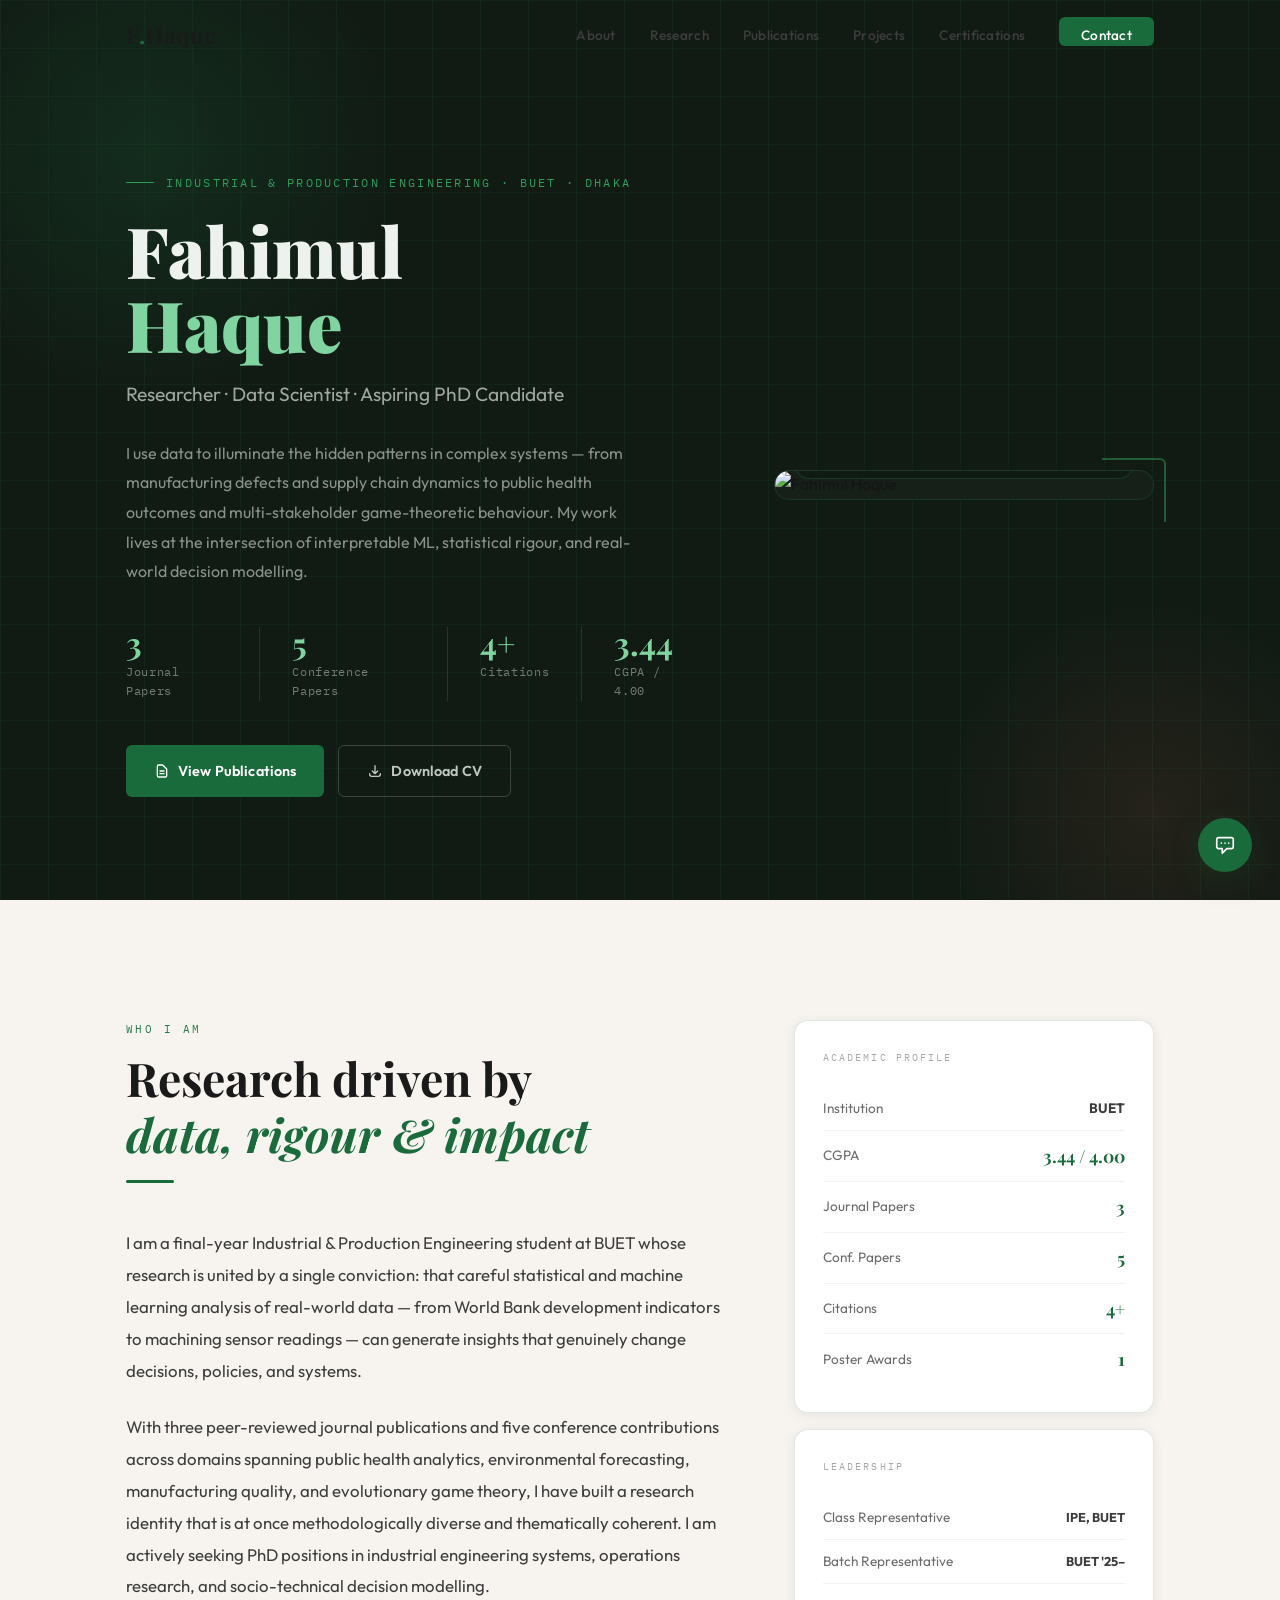
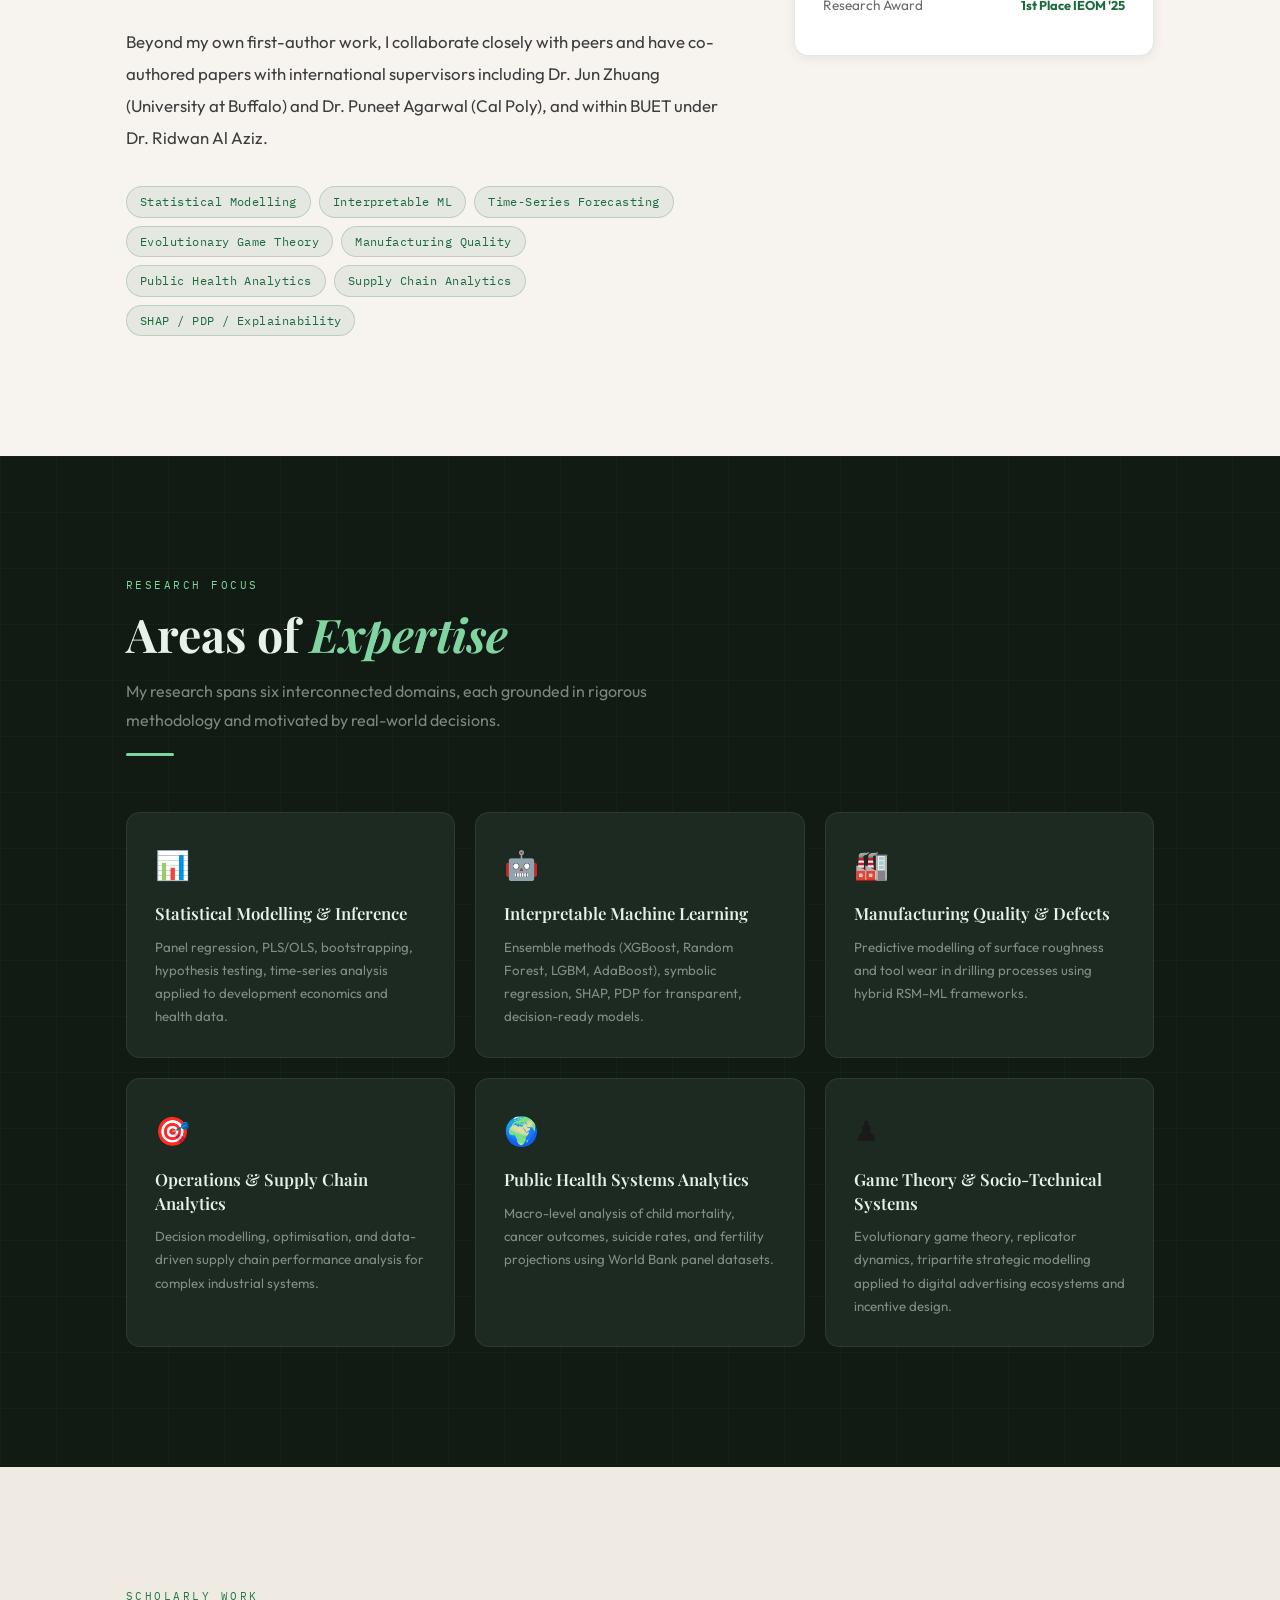
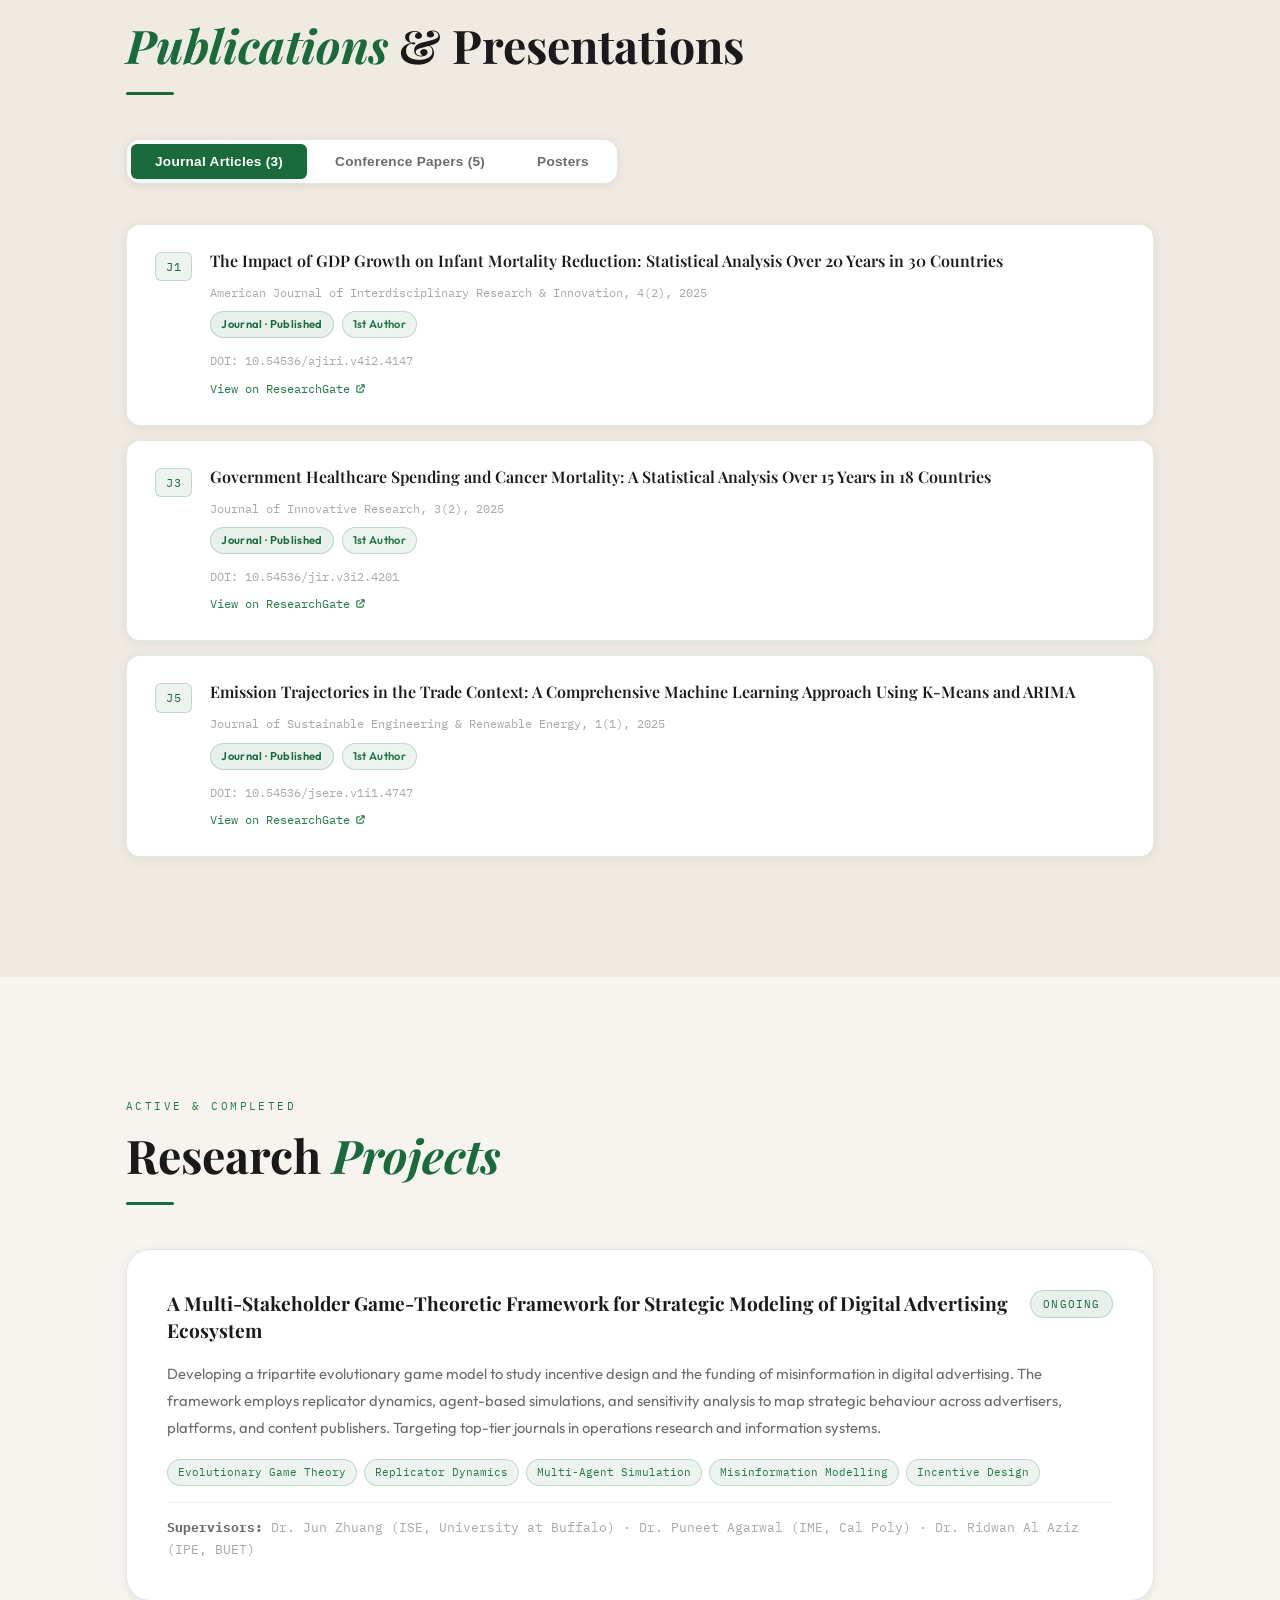
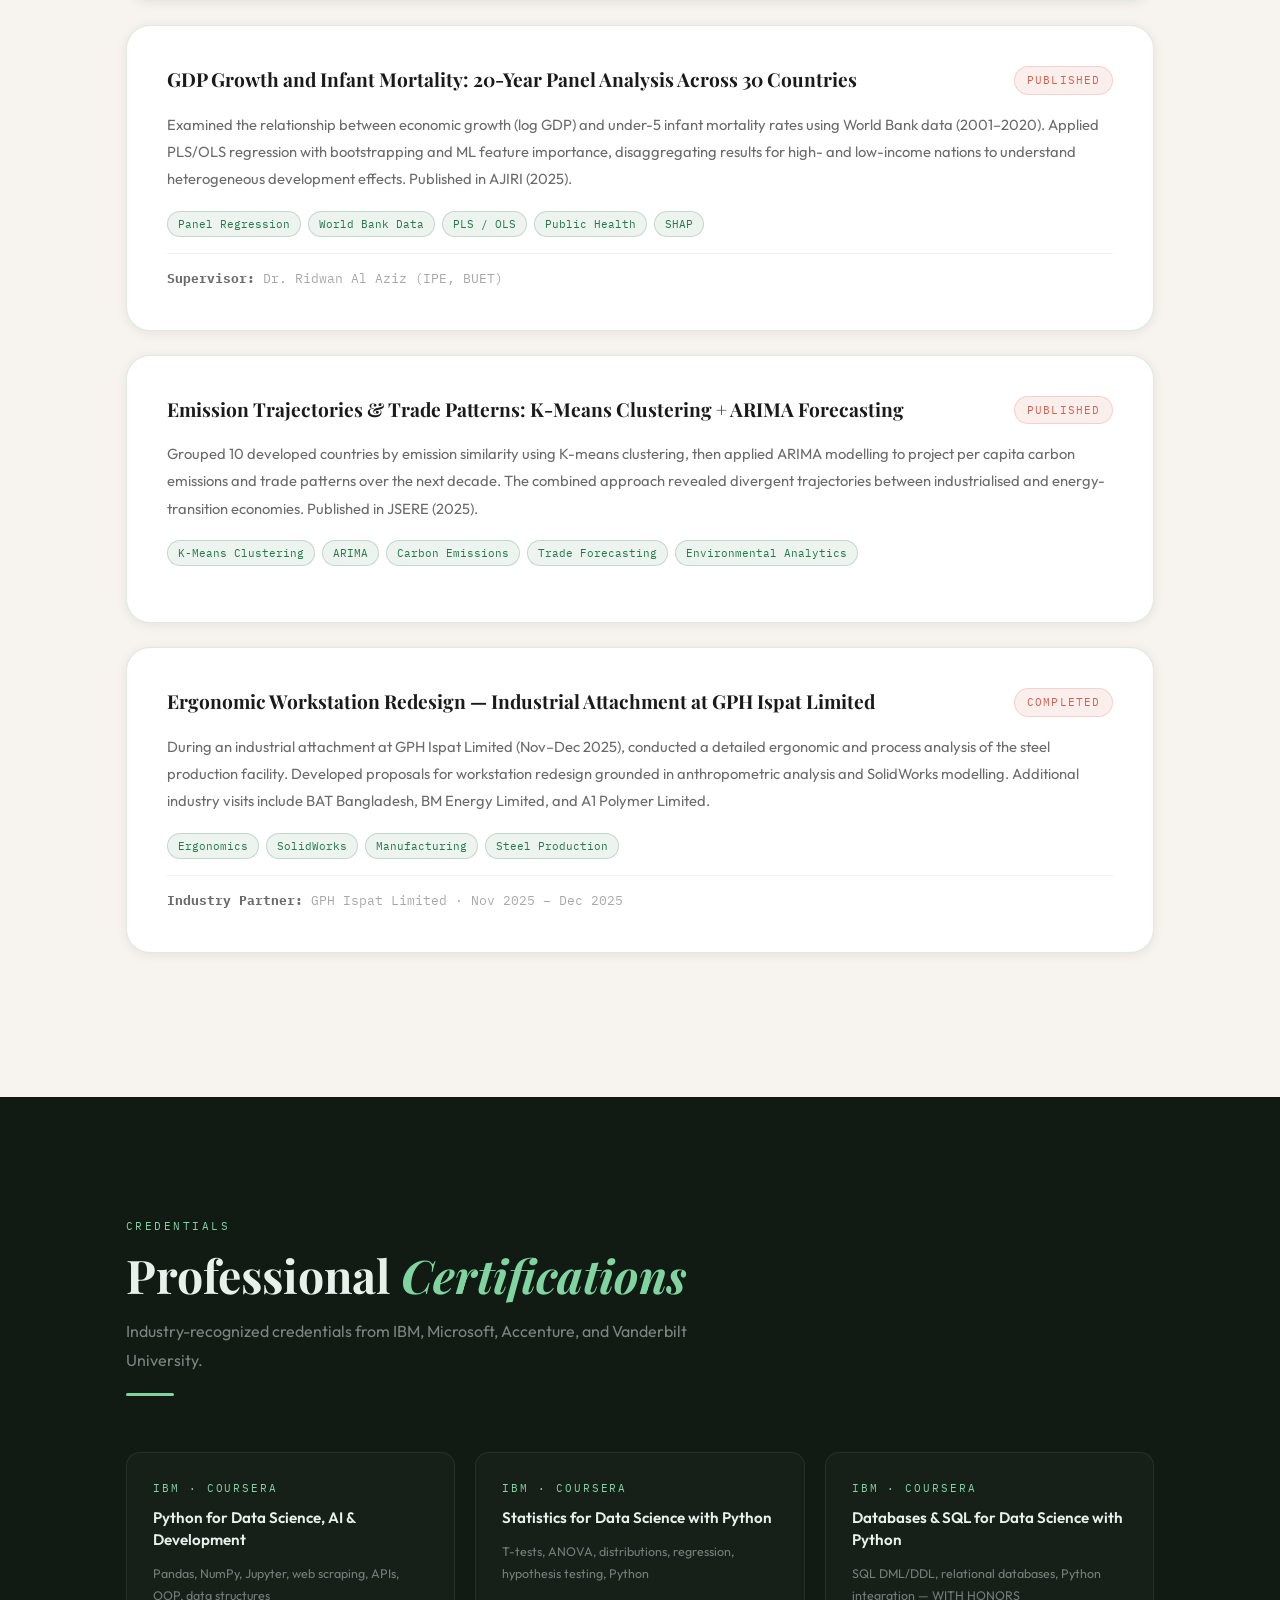
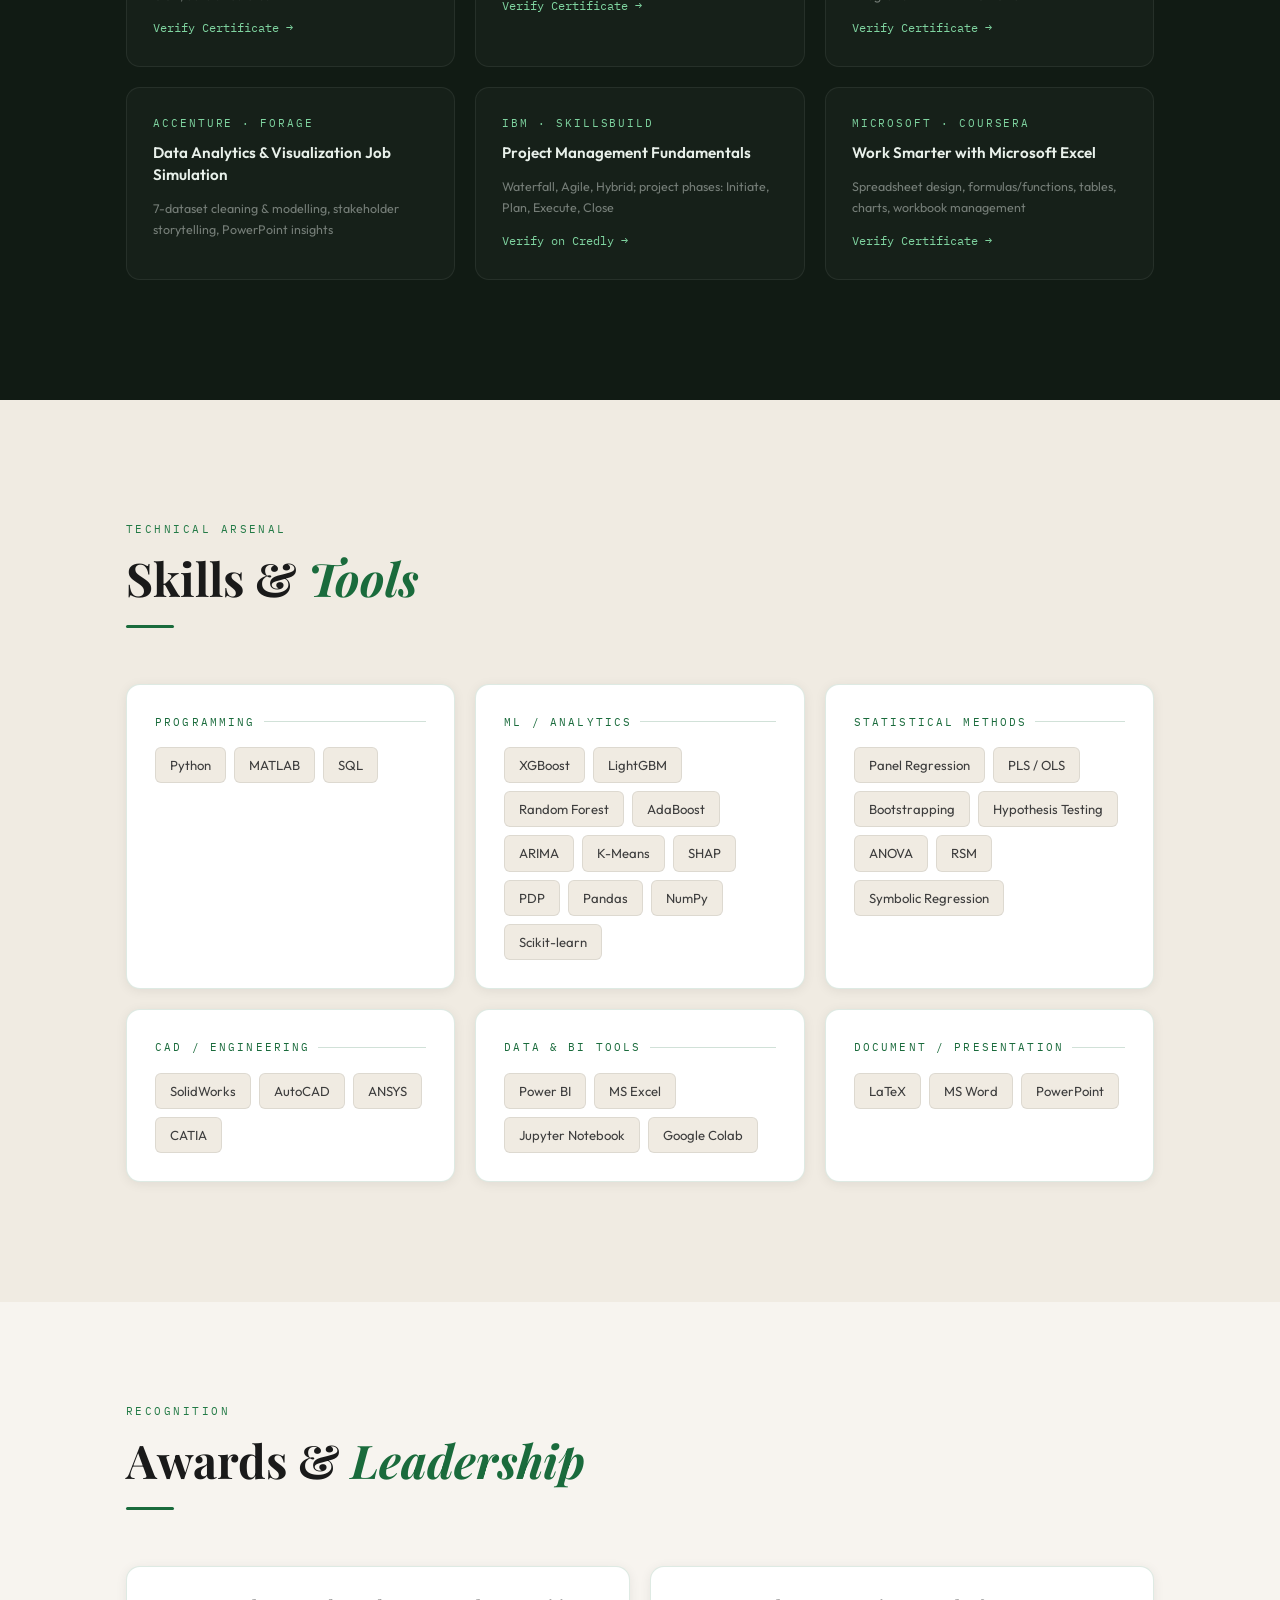
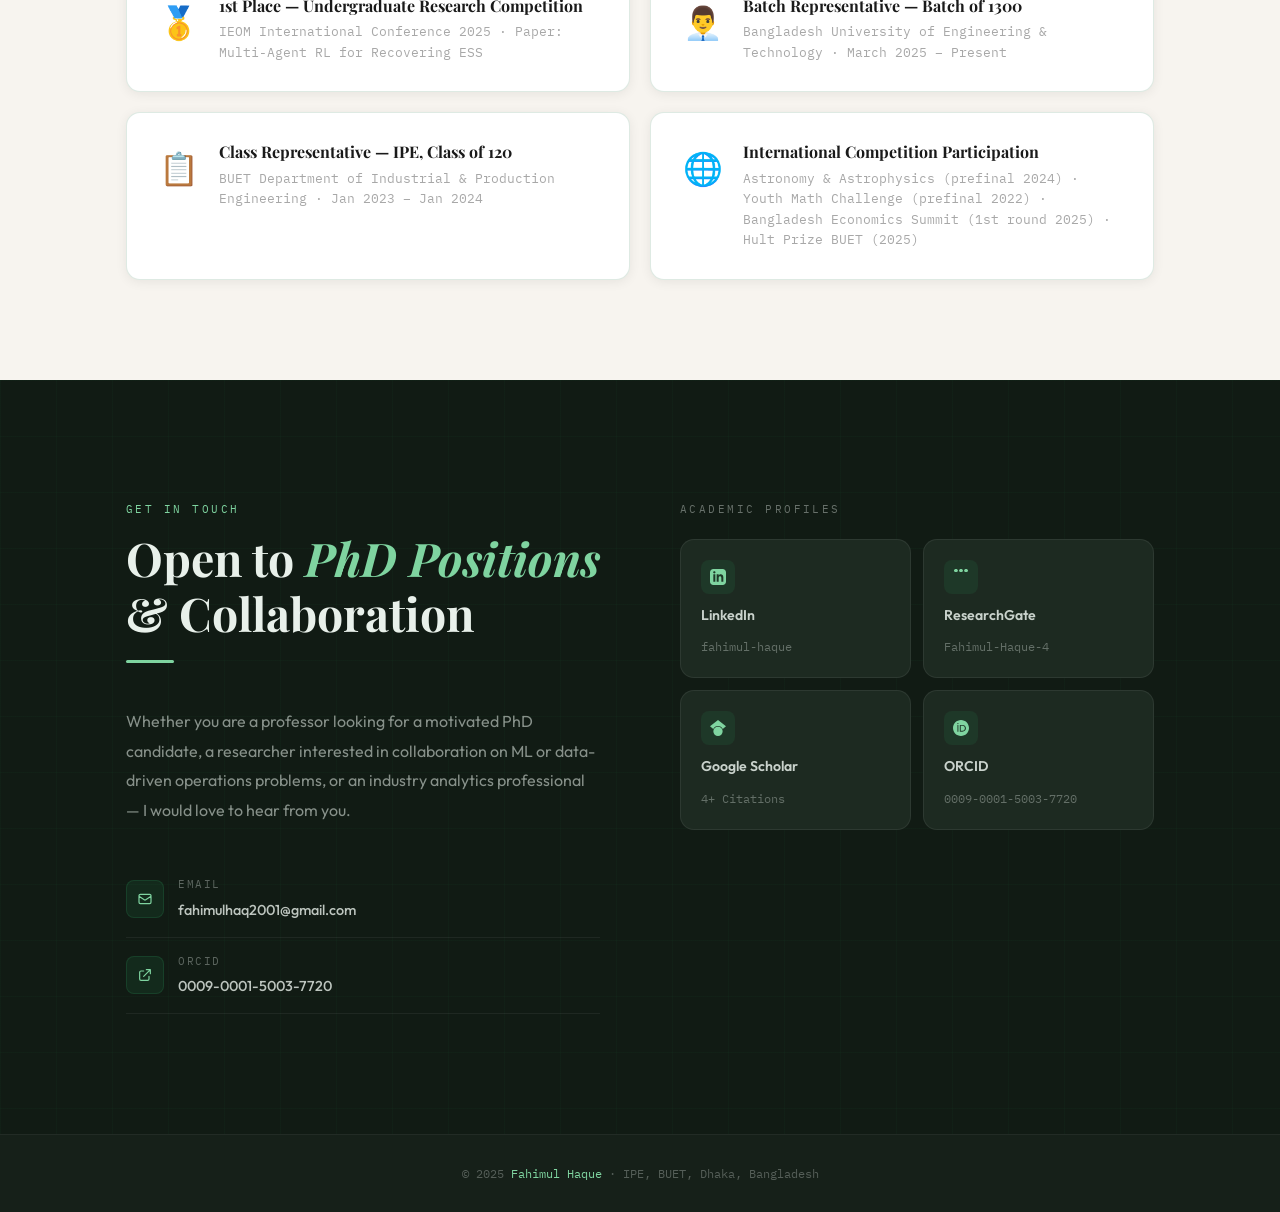
==== index.html @ 8ce3242f "Add files via upload" ====
<!DOCTYPE html>
<html lang="en">
<head>
  <meta charset="UTF-8" />
  <meta name="viewport" content="width=device-width, initial-scale=1.0" />
  <meta name="description" content="Fahimul Haque — Researcher in Machine Learning, Statistical Modelling, Evolutionary Game Theory & Operations Research. IPE, BUET, Bangladesh." />
  <meta property="og:title" content="Fahimul Haque — Researcher & Data Scientist" />
  <meta property="og:description" content="3 published journal papers, 5 conference papers. Seeking PhD in industrial engineering systems." />
  <title>Fahimul Haque — Researcher</title>
  <link rel="stylesheet" href="style.css" />
</head>
<body>

<!-- ═══════════════════════════════════════════
     NAVIGATION
═══════════════════════════════════════════ -->
<nav class="nav" id="nav">
  <div class="nav-inner">
    <a href="#hero" class="nav-logo">F<span>.</span>Haque</a>
    <button class="nav-toggle" id="navToggle" aria-label="Toggle menu">
      <span></span><span></span><span></span>
    </button>
    <ul class="nav-links" id="navLinks">
      <li><a href="#about">About</a></li>
      <li><a href="#research">Research</a></li>
      <li><a href="#publications">Publications</a></li>
      <li><a href="#projects">Projects</a></li>
      <li><a href="#certifications">Certifications</a></li>
      <li><a href="#contact" class="nav-cta">Contact</a></li>
    </ul>
  </div>
</nav>

<!-- ═══════════════════════════════════════════
     HERO
═══════════════════════════════════════════ -->
<section id="hero">
  <div class="hero-grid-bg"></div>
  <div class="hero-glow1"></div>
  <div class="hero-glow2"></div>
  <div class="hero-content">

    <div class="hero-text">
      <p class="hero-eyebrow">Industrial &amp; Production Engineering · BUET · Dhaka</p>
      <h1 class="hero-name">
        Fahimul
        <em>Haque</em>
      </h1>
      <p class="hero-role">Researcher · Data Scientist · Aspiring PhD Candidate</p>
      <p class="hero-desc">
        I use data to illuminate the hidden patterns in complex systems — from manufacturing
        defects and supply chain dynamics to public health outcomes and multi-stakeholder
        game-theoretic behaviour. My work lives at the intersection of interpretable ML,
        statistical rigour, and real-world decision modelling.
      </p>

      <div class="hero-stats-row">
        <div class="hero-stat">
          <span class="hero-stat-num">3</span>
          <span class="hero-stat-lbl">Journal Papers</span>
        </div>
        <div class="hero-stat-divider"></div>
        <div class="hero-stat">
          <span class="hero-stat-num">5</span>
          <span class="hero-stat-lbl">Conference Papers</span>
        </div>
        <div class="hero-stat-divider"></div>
        <div class="hero-stat">
          <span class="hero-stat-num">4+</span>
          <span class="hero-stat-lbl">Citations</span>
        </div>
        <div class="hero-stat-divider"></div>
        <div class="hero-stat">
          <span class="hero-stat-num">3.44</span>
          <span class="hero-stat-lbl">CGPA / 4.00</span>
        </div>
      </div>

      <div class="hero-actions">
        <a href="#publications" class="btn btn-primary">
          <svg xmlns="http://www.w3.org/2000/svg" width="16" height="16" fill="none" viewBox="0 0 24 24" stroke="currentColor" stroke-width="2"><path stroke-linecap="round" stroke-linejoin="round" d="M9 12h6m-6 4h6m2 5H7a2 2 0 01-2-2V5a2 2 0 012-2h5.586a1 1 0 01.707.293l5.414 5.414a1 1 0 01.293.707V19a2 2 0 01-2 2z"/></svg>
          View Publications
        </a>
        <a href="CV.pdf" class="btn btn-outline" download>
          <svg xmlns="http://www.w3.org/2000/svg" width="16" height="16" fill="none" viewBox="0 0 24 24" stroke="currentColor" stroke-width="2"><path stroke-linecap="round" stroke-linejoin="round" d="M4 16v1a3 3 0 003 3h10a3 3 0 003-3v-1m-4-4l-4 4m0 0l-4-4m4 4V4"/></svg>
          Download CV
        </a>
      </div>
    </div>

    <div class="hero-photo-wrap">
      <div class="hero-photo-deco"></div>
      <div class="hero-photo-card">
        <img src="formal_pic_fahim.png" alt="Fahimul Haque" />
        <div class="hero-photo-badge">
          <p>Currently at</p>
          <strong>IPE, Bangladesh University of Engineering &amp; Technology</strong>
        </div>
      </div>
    </div>

  </div>
</section>

<!-- ═══════════════════════════════════════════
     ABOUT
═══════════════════════════════════════════ -->
<section id="about">
  <div class="container">
    <div class="about-layout">

      <div class="about-body">
        <span class="section-label reveal">Who I Am</span>
        <h2 class="section-title reveal reveal-delay-1">Research driven by<br /><em>data, rigour &amp; impact</em></h2>
        <div class="emerald-rule reveal reveal-delay-2"></div>
        <p class="about-lead reveal reveal-delay-2">
          I am a final-year Industrial &amp; Production Engineering student at BUET whose research
          is united by a single conviction: that careful statistical and machine learning analysis
          of real-world data — from World Bank development indicators to machining sensor readings —
          can generate insights that genuinely change decisions, policies, and systems.
        </p>
        <p class="about-lead reveal reveal-delay-3">
          With three peer-reviewed journal publications and five conference contributions across
          domains spanning public health analytics, environmental forecasting, manufacturing quality,
          and evolutionary game theory, I have built a research identity that is at once
          methodologically diverse and thematically coherent. I am actively seeking PhD positions
          in industrial engineering systems, operations research, and socio-technical decision modelling.
        </p>
        <p class="about-lead reveal reveal-delay-4">
          Beyond my own first-author work, I collaborate closely with peers and have co-authored
          papers with international supervisors including Dr. Jun Zhuang (University at Buffalo)
          and Dr. Puneet Agarwal (Cal Poly), and within BUET under Dr. Ridwan Al Aziz.
        </p>

        <div class="about-tags reveal reveal-delay-4">
          <span class="about-tag">Statistical Modelling</span>
          <span class="about-tag">Interpretable ML</span>
          <span class="about-tag">Time-Series Forecasting</span>
          <span class="about-tag">Evolutionary Game Theory</span>
          <span class="about-tag">Manufacturing Quality</span>
          <span class="about-tag">Public Health Analytics</span>
          <span class="about-tag">Supply Chain Analytics</span>
          <span class="about-tag">SHAP / PDP / Explainability</span>
        </div>
      </div>

      <div class="about-sidebar reveal">
        <div class="stat-box">
          <p class="stat-box-title">Academic Profile</p>
          <div class="stat-row">
            <span class="stat-row-label">Institution</span>
            <span class="stat-row-value" style="font-family:var(--font-body);font-size:0.85rem;color:var(--ink-mid)">BUET</span>
          </div>
          <div class="stat-row">
            <span class="stat-row-label">CGPA</span>
            <span class="stat-row-value">3.44 / 4.00</span>
          </div>
          <div class="stat-row">
            <span class="stat-row-label">Journal Papers</span>
            <span class="stat-row-value">3</span>
          </div>
          <div class="stat-row">
            <span class="stat-row-label">Conf. Papers</span>
            <span class="stat-row-value">5</span>
          </div>
          <div class="stat-row">
            <span class="stat-row-label">Citations</span>
            <span class="stat-row-value">4+</span>
          </div>
          <div class="stat-row">
            <span class="stat-row-label">Poster Awards</span>
            <span class="stat-row-value">1</span>
          </div>
        </div>
        <div class="stat-box" style="margin-top:0">
          <p class="stat-box-title">Leadership</p>
          <div class="stat-row">
            <span class="stat-row-label">Class Representative</span>
            <span class="stat-row-value" style="font-size:0.8rem;font-family:var(--font-body);color:var(--ink-mid)">IPE, BUET</span>
          </div>
          <div class="stat-row">
            <span class="stat-row-label">Batch Representative</span>
            <span class="stat-row-value" style="font-size:0.8rem;font-family:var(--font-body);color:var(--ink-mid)">BUET '25–</span>
          </div>
          <div class="stat-row">
            <span class="stat-row-label">Research Award</span>
            <span class="stat-row-value" style="font-size:0.8rem;font-family:var(--font-body);color:var(--emerald)">1st Place IEOM '25</span>
          </div>
        </div>
      </div>

    </div>
  </div>
</section>

<!-- ═══════════════════════════════════════════
     RESEARCH INTERESTS
═══════════════════════════════════════════ -->
<section id="research">
  <div class="container" style="position:relative;z-index:1">
    <span class="section-label reveal" style="color:#7fd4a0">Research Focus</span>
    <h2 class="section-title light reveal reveal-delay-1">Areas of <em>Expertise</em></h2>
    <p class="section-subtitle reveal reveal-delay-2" style="color:rgba(232,240,234,0.5)">
      My research spans six interconnected domains, each grounded in rigorous methodology and motivated by real-world decisions.
    </p>
    <div class="emerald-rule reveal reveal-delay-2" style="background:#7fd4a0"></div>

    <div class="research-grid">
      <div class="research-card reveal">
        <span class="research-icon">📊</span>
        <h3>Statistical Modelling &amp; Inference</h3>
        <p>Panel regression, PLS/OLS, bootstrapping, hypothesis testing, time-series analysis applied to development economics and health data.</p>
      </div>
      <div class="research-card reveal reveal-delay-1">
        <span class="research-icon">🤖</span>
        <h3>Interpretable Machine Learning</h3>
        <p>Ensemble methods (XGBoost, Random Forest, LGBM, AdaBoost), symbolic regression, SHAP, PDP for transparent, decision-ready models.</p>
      </div>
      <div class="research-card reveal reveal-delay-2">
        <span class="research-icon">🏭</span>
        <h3>Manufacturing Quality &amp; Defects</h3>
        <p>Predictive modelling of surface roughness and tool wear in drilling processes using hybrid RSM–ML frameworks.</p>
      </div>
      <div class="research-card reveal">
        <span class="research-icon">🎯</span>
        <h3>Operations &amp; Supply Chain Analytics</h3>
        <p>Decision modelling, optimisation, and data-driven supply chain performance analysis for complex industrial systems.</p>
      </div>
      <div class="research-card reveal reveal-delay-1">
        <span class="research-icon">🌍</span>
        <h3>Public Health Systems Analytics</h3>
        <p>Macro-level analysis of child mortality, cancer outcomes, suicide rates, and fertility projections using World Bank panel datasets.</p>
      </div>
      <div class="research-card reveal reveal-delay-2">
        <span class="research-icon">♟️</span>
        <h3>Game Theory &amp; Socio-Technical Systems</h3>
        <p>Evolutionary game theory, replicator dynamics, tripartite strategic modelling applied to digital advertising ecosystems and incentive design.</p>
      </div>
    </div>
  </div>
</section>

<!-- ═══════════════════════════════════════════
     PUBLICATIONS
═══════════════════════════════════════════ -->
<section id="publications">
  <div class="container">
    <span class="section-label reveal">Scholarly Work</span>
    <h2 class="section-title reveal reveal-delay-1"><em>Publications</em> &amp; Presentations</h2>
    <div class="emerald-rule reveal reveal-delay-2"></div>

    <div class="pub-tabs reveal reveal-delay-2">
      <button class="pub-tab active" data-tab="journals">Journal Articles (3)</button>
      <button class="pub-tab" data-tab="conference">Conference Papers (5)</button>
      <button class="pub-tab" data-tab="posters">Posters</button>
    </div>

    <!-- JOURNALS -->
    <div class="pub-list active" id="tab-journals">

      <div class="pub-card reveal">
        <span class="pub-num">J1</span>
        <div class="pub-body">
          <p class="pub-title">The Impact of GDP Growth on Infant Mortality Reduction: Statistical Analysis Over 20 Years in 30 Countries</p>
          <div class="pub-meta">
            <span class="pub-venue">American Journal of Interdisciplinary Research &amp; Innovation, 4(2), 2025</span>
          </div>
          <div class="pub-meta">
            <span class="badge badge-journal">Journal · Published</span>
            <span class="badge badge-first">1st Author</span>
          </div>
          <span class="pub-doi">DOI: 10.54536/ajiri.v4i2.4147</span><br/>
          <a href="https://www.researchgate.net/publication/391011076_The_Impact_of_GDP_Growth_on_Infant_Mortality_Reduction_Statistical_Analysis_Over_20_Years_in_30_Countries" target="_blank" rel="noopener" class="pub-link">
            View on ResearchGate
            <svg xmlns="http://www.w3.org/2000/svg" width="11" height="11" fill="none" viewBox="0 0 24 24" stroke="currentColor" stroke-width="2.5"><path stroke-linecap="round" stroke-linejoin="round" d="M10 6H6a2 2 0 00-2 2v10a2 2 0 002 2h10a2 2 0 002-2v-4M14 4h6m0 0v6m0-6L10 14"/></svg>
          </a>
        </div>
      </div>

      <div class="pub-card reveal reveal-delay-1">
        <span class="pub-num">J3</span>
        <div class="pub-body">
          <p class="pub-title">Government Healthcare Spending and Cancer Mortality: A Statistical Analysis Over 15 Years in 18 Countries</p>
          <div class="pub-meta">
            <span class="pub-venue">Journal of Innovative Research, 3(2), 2025</span>
          </div>
          <div class="pub-meta">
            <span class="badge badge-journal">Journal · Published</span>
            <span class="badge badge-first">1st Author</span>
          </div>
          <span class="pub-doi">DOI: 10.54536/jir.v3i2.4201</span><br/>
          <a href="https://www.researchgate.net/publication/391181257_Government_Healthcare_Spending_and_Cancer_Mortality_A_Statistical_Analysis_Over_15_Years_in_18_Countries" target="_blank" rel="noopener" class="pub-link">
            View on ResearchGate
            <svg xmlns="http://www.w3.org/2000/svg" width="11" height="11" fill="none" viewBox="0 0 24 24" stroke="currentColor" stroke-width="2.5"><path stroke-linecap="round" stroke-linejoin="round" d="M10 6H6a2 2 0 00-2 2v10a2 2 0 002 2h10a2 2 0 002-2v-4M14 4h6m0 0v6m0-6L10 14"/></svg>
          </a>
        </div>
      </div>

      <div class="pub-card reveal reveal-delay-2">
        <span class="pub-num">J5</span>
        <div class="pub-body">
          <p class="pub-title">Emission Trajectories in the Trade Context: A Comprehensive Machine Learning Approach Using K-Means and ARIMA</p>
          <div class="pub-meta">
            <span class="pub-venue">Journal of Sustainable Engineering &amp; Renewable Energy, 1(1), 2025</span>
          </div>
          <div class="pub-meta">
            <span class="badge badge-journal">Journal · Published</span>
            <span class="badge badge-first">1st Author</span>
          </div>
          <span class="pub-doi">DOI: 10.54536/jsere.v1i1.4747</span><br/>
          <a href="https://www.researchgate.net/publication/392900839_Emission_Trajectories_in_the_Trade_Context_A_Comprehensive_Machine_Learning_Approach_Using_K-Means_and_ARIMA" target="_blank" rel="noopener" class="pub-link">
            View on ResearchGate
            <svg xmlns="http://www.w3.org/2000/svg" width="11" height="11" fill="none" viewBox="0 0 24 24" stroke="currentColor" stroke-width="2.5"><path stroke-linecap="round" stroke-linejoin="round" d="M10 6H6a2 2 0 00-2 2v10a2 2 0 002 2h10a2 2 0 002-2v-4M14 4h6m0 0v6m0-6L10 14"/></svg>
          </a>
        </div>
      </div>

    </div>

    <!-- CONFERENCE -->
    <div class="pub-list" id="tab-conference">

      <div class="pub-card reveal">
        <span class="pub-num">C2</span>
        <div class="pub-body">
          <p class="pub-title">A Multi-Agent Reinforcement Learning Approach for Recovering Evolutionarily Stable Strategies in Evolutionary Games Using Proximal Policy Optimization</p>
          <div class="pub-meta">
            <span class="pub-venue">IEOM Bangladesh Conference 2025</span>
            <span class="badge badge-conf">Conference</span>
            <span class="badge badge-award">🏆 1st Place Undergrad Research</span>
          </div>
          <span class="pub-doi">DOI: 10.46254/BA08.20250076</span><br/>
          <a href="https://index.ieomsociety.org/index.cfm/item/58131" target="_blank" rel="noopener" class="pub-link">
            View Paper
            <svg xmlns="http://www.w3.org/2000/svg" width="11" height="11" fill="none" viewBox="0 0 24 24" stroke="currentColor" stroke-width="2.5"><path stroke-linecap="round" stroke-linejoin="round" d="M10 6H6a2 2 0 00-2 2v10a2 2 0 002 2h10a2 2 0 002-2v-4M14 4h6m0 0v6m0-6L10 14"/></svg>
          </a>
        </div>
      </div>

      <div class="pub-card reveal reveal-delay-1">
        <span class="pub-num">C3</span>
        <div class="pub-body">
          <p class="pub-title">A Machine Learning–Driven Framework for Modeling and Forecasting Suicide Mortality in Asia: The Role of Multidimensional Socio-Economic Determinants</p>
          <div class="pub-meta">
            <span class="pub-venue">IEOM Bangladesh Conference 2025</span>
            <span class="badge badge-conf">Conference</span>
            <span class="badge badge-first">1st Author</span>
          </div>
          <span class="pub-doi">DOI: 10.46254/BA08.20250013</span><br/>
          <a href="https://index.ieomsociety.org/index.cfm/item/58097" target="_blank" rel="noopener" class="pub-link">
            View Paper
            <svg xmlns="http://www.w3.org/2000/svg" width="11" height="11" fill="none" viewBox="0 0 24 24" stroke="currentColor" stroke-width="2.5"><path stroke-linecap="round" stroke-linejoin="round" d="M10 6H6a2 2 0 00-2 2v10a2 2 0 002 2h10a2 2 0 002-2v-4M14 4h6m0 0v6m0-6L10 14"/></svg>
          </a>
        </div>
      </div>

      <div class="pub-card reveal reveal-delay-2">
        <span class="pub-num">C6</span>
        <div class="pub-body">
          <p class="pub-title">Interpretable Modeling of Flank Wear in Drilling Using Symbolic Regression and Ensemble Machine Learning Techniques</p>
          <div class="pub-meta">
            <span class="pub-venue">ICMERE 2025</span>
            <span class="badge badge-conf">Conference</span>
            <span class="badge badge-first">1st Author</span>
          </div>
          <a href="https://www.researchgate.net/publication/400404715_Interpretable_Modeling_of_Flank_Wear_in_Drilling_Using_Symbolic_Regression_and_Ensemble_Machine_Learning_Techniques" target="_blank" rel="noopener" class="pub-link">
            View on ResearchGate
            <svg xmlns="http://www.w3.org/2000/svg" width="11" height="11" fill="none" viewBox="0 0 24 24" stroke="currentColor" stroke-width="2.5"><path stroke-linecap="round" stroke-linejoin="round" d="M10 6H6a2 2 0 00-2 2v10a2 2 0 002 2h10a2 2 0 002-2v-4M14 4h6m0 0v6m0-6L10 14"/></svg>
          </a>
        </div>
      </div>

      <div class="pub-card reveal">
        <span class="pub-num">C7</span>
        <div class="pub-body">
          <p class="pub-title">Multi-Paradigm Predictive Modeling of Surface Roughness in Thermally Enhanced Friction Drilling of A356 Aluminum Alloy Using RSM–ML Integration</p>
          <div class="pub-meta">
            <span class="pub-venue">ICMERE 2025</span>
            <span class="badge badge-conf">Conference</span>
            <span class="badge badge-first">1st Author</span>
          </div>
          <a href="https://www.researchgate.net/publication/400404206_Multi-Paradigm_Predictive_Modeling_of_Surface_Roughness_in_Thermally_Enhanced_Friction_Drilling_of_A356_Aluminum_Alloy_Using_RSM-ML_Integration" target="_blank" rel="noopener" class="pub-link">
            View on ResearchGate
            <svg xmlns="http://www.w3.org/2000/svg" width="11" height="11" fill="none" viewBox="0 0 24 24" stroke="currentColor" stroke-width="2.5"><path stroke-linecap="round" stroke-linejoin="round" d="M10 6H6a2 2 0 00-2 2v10a2 2 0 002 2h10a2 2 0 002-2v-4M14 4h6m0 0v6m0-6L10 14"/></svg>
          </a>
        </div>
      </div>

      <div class="pub-card reveal reveal-delay-1">
        <span class="pub-num">C8</span>
        <div class="pub-body">
          <p class="pub-title">Initialization-Free Non-Linear Constrained Optimization Using a Bayesian Self-Supervised MLP</p>
          <div class="pub-meta">
            <span class="pub-venue">IEOM Bangladesh Conference 2025</span>
            <span class="badge badge-conf">Conference</span>
          </div>
          <span class="pub-doi">DOI: 10.46254/BA08.20250052</span><br/>
          <a href="https://index.ieomsociety.org/index.cfm/item/58113" target="_blank" rel="noopener" class="pub-link">
            View Paper
            <svg xmlns="http://www.w3.org/2000/svg" width="11" height="11" fill="none" viewBox="0 0 24 24" stroke="currentColor" stroke-width="2.5"><path stroke-linecap="round" stroke-linejoin="round" d="M10 6H6a2 2 0 00-2 2v10a2 2 0 002 2h10a2 2 0 002-2v-4M14 4h6m0 0v6m0-6L10 14"/></svg>
          </a>
        </div>
      </div>

    </div>

    <!-- POSTERS -->
    <div class="pub-list" id="tab-posters">
      <div class="pub-card reveal">
        <span class="pub-num">P1</span>
        <div class="pub-body">
          <p class="pub-title">Enhancing Fertility Rate Projections in South Korea Using Multivariate LSTM: Benchmark Against Traditional Models</p>
          <div class="pub-meta">
            <span class="pub-venue">CUET IEEE Poster Competition 2025</span>
            <span class="badge badge-conf">Poster</span>
            <span class="badge badge-first">1st Author</span>
          </div>
          <span class="pub-doi">DOI: 10.13140/RG.2.2.35739.99362</span>
        </div>
      </div>
    </div>

  </div>
</section>

<!-- ═══════════════════════════════════════════
     RESEARCH PROJECTS
═══════════════════════════════════════════ -->
<section id="projects">
  <div class="container">
    <span class="section-label reveal">Active &amp; Completed</span>
    <h2 class="section-title reveal reveal-delay-1">Research <em>Projects</em></h2>
    <div class="emerald-rule reveal reveal-delay-2"></div>

    <div class="project-card reveal">
      <div class="project-header">
        <h3 class="project-title">A Multi-Stakeholder Game-Theoretic Framework for Strategic Modeling of Digital Advertising Ecosystem</h3>
        <span class="project-status status-ongoing">Ongoing</span>
      </div>
      <p class="project-desc">
        Developing a tripartite evolutionary game model to study incentive design and the funding of
        misinformation in digital advertising. The framework employs replicator dynamics, agent-based
        simulations, and sensitivity analysis to map strategic behaviour across advertisers, platforms,
        and content publishers. Targeting top-tier journals in operations research and information systems.
      </p>
      <div class="project-tags">
        <span class="project-tag">Evolutionary Game Theory</span>
        <span class="project-tag">Replicator Dynamics</span>
        <span class="project-tag">Multi-Agent Simulation</span>
        <span class="project-tag">Misinformation Modelling</span>
        <span class="project-tag">Incentive Design</span>
      </div>
      <p class="project-supervisors">
        <strong>Supervisors:</strong> Dr. Jun Zhuang (ISE, University at Buffalo) · Dr. Puneet Agarwal (IME, Cal Poly) · Dr. Ridwan Al Aziz (IPE, BUET)
      </p>
    </div>

    <div class="project-card reveal reveal-delay-1">
      <div class="project-header">
        <h3 class="project-title">GDP Growth and Infant Mortality: 20-Year Panel Analysis Across 30 Countries</h3>
        <span class="project-status status-complete">Published</span>
      </div>
      <p class="project-desc">
        Examined the relationship between economic growth (log GDP) and under-5 infant mortality rates
        using World Bank data (2001–2020). Applied PLS/OLS regression with bootstrapping and ML feature
        importance, disaggregating results for high- and low-income nations to understand heterogeneous
        development effects. Published in AJIRI (2025).
      </p>
      <div class="project-tags">
        <span class="project-tag">Panel Regression</span>
        <span class="project-tag">World Bank Data</span>
        <span class="project-tag">PLS / OLS</span>
        <span class="project-tag">Public Health</span>
        <span class="project-tag">SHAP</span>
      </div>
      <p class="project-supervisors">
        <strong>Supervisor:</strong> Dr. Ridwan Al Aziz (IPE, BUET)
      </p>
    </div>

    <div class="project-card reveal reveal-delay-2">
      <div class="project-header">
        <h3 class="project-title">Emission Trajectories &amp; Trade Patterns: K-Means Clustering + ARIMA Forecasting</h3>
        <span class="project-status status-complete">Published</span>
      </div>
      <p class="project-desc">
        Grouped 10 developed countries by emission similarity using K-means clustering, then applied
        ARIMA modelling to project per capita carbon emissions and trade patterns over the next decade.
        The combined approach revealed divergent trajectories between industrialised and energy-transition
        economies. Published in JSERE (2025).
      </p>
      <div class="project-tags">
        <span class="project-tag">K-Means Clustering</span>
        <span class="project-tag">ARIMA</span>
        <span class="project-tag">Carbon Emissions</span>
        <span class="project-tag">Trade Forecasting</span>
        <span class="project-tag">Environmental Analytics</span>
      </div>
    </div>

    <div class="project-card reveal">
      <div class="project-header">
        <h3 class="project-title">Ergonomic Workstation Redesign — Industrial Attachment at GPH Ispat Limited</h3>
        <span class="project-status status-complete">Completed</span>
      </div>
      <p class="project-desc">
        During an industrial attachment at GPH Ispat Limited (Nov–Dec 2025), conducted a detailed
        ergonomic and process analysis of the steel production facility. Developed proposals for workstation
        redesign grounded in anthropometric analysis and SolidWorks modelling. Additional industry visits
        include BAT Bangladesh, BM Energy Limited, and A1 Polymer Limited.
      </p>
      <div class="project-tags">
        <span class="project-tag">Ergonomics</span>
        <span class="project-tag">SolidWorks</span>
        <span class="project-tag">Manufacturing</span>
        <span class="project-tag">Steel Production</span>
      </div>
      <p class="project-supervisors">
        <strong>Industry Partner:</strong> GPH Ispat Limited · Nov 2025 – Dec 2025
      </p>
    </div>

  </div>
</section>

<!-- ═══════════════════════════════════════════
     CERTIFICATIONS
═══════════════════════════════════════════ -->
<section id="certifications">
  <div class="container">
    <span class="section-label reveal" style="color:#7fd4a0">Credentials</span>
    <h2 class="section-title light reveal reveal-delay-1">Professional <em>Certifications</em></h2>
    <p class="section-subtitle reveal reveal-delay-2" style="color:rgba(232,240,234,0.5)">
      Industry-recognized credentials from IBM, Microsoft, Accenture, and Vanderbilt University.
    </p>
    <div class="emerald-rule reveal reveal-delay-2" style="background:#7fd4a0"></div>

    <div class="cert-grid">

      <div class="cert-card reveal">
        <span class="cert-issuer">IBM · Coursera</span>
        <p class="cert-name">Python for Data Science, AI &amp; Development</p>
        <p class="cert-skills">Pandas, NumPy, Jupyter, web scraping, APIs, OOP, data structures</p>
        <a href="https://coursera.org/verify/DGVMM935QSRJ" target="_blank" rel="noopener" class="cert-link">
          Verify Certificate →
        </a>
      </div>

      <div class="cert-card reveal reveal-delay-1">
        <span class="cert-issuer">IBM · Coursera</span>
        <p class="cert-name">Statistics for Data Science with Python</p>
        <p class="cert-skills">T-tests, ANOVA, distributions, regression, hypothesis testing, Python</p>
        <a href="https://coursera.org/verify/EBEZESU6MZNM" target="_blank" rel="noopener" class="cert-link">
          Verify Certificate →
        </a>
      </div>

      <div class="cert-card reveal reveal-delay-2">
        <span class="cert-issuer">IBM · Coursera</span>
        <p class="cert-name">Databases &amp; SQL for Data Science with Python</p>
        <p class="cert-skills">SQL DML/DDL, relational databases, Python integration — WITH HONORS</p>
        <a href="https://coursera.org/verify/AM8RTNU9HFC1" target="_blank" rel="noopener" class="cert-link">
          Verify Certificate →
        </a>
      </div>

      <div class="cert-card reveal">
        <span class="cert-issuer">Accenture · Forage</span>
        <p class="cert-name">Data Analytics &amp; Visualization Job Simulation</p>
        <p class="cert-skills">7-dataset cleaning &amp; modelling, stakeholder storytelling, PowerPoint insights</p>
      </div>

      <div class="cert-card reveal reveal-delay-1">
        <span class="cert-issuer">IBM · SkillsBuild</span>
        <p class="cert-name">Project Management Fundamentals</p>
        <p class="cert-skills">Waterfall, Agile, Hybrid; project phases: Initiate, Plan, Execute, Close</p>
        <a href="https://www.credly.com/go/FqckH44u" target="_blank" rel="noopener" class="cert-link">
          Verify on Credly →
        </a>
      </div>

      <div class="cert-card reveal reveal-delay-2">
        <span class="cert-issuer">Microsoft · Coursera</span>
        <p class="cert-name">Work Smarter with Microsoft Excel</p>
        <p class="cert-skills">Spreadsheet design, formulas/functions, tables, charts, workbook management</p>
        <a href="https://coursera.org/verify/YT3H3CPHDBBZ" target="_blank" rel="noopener" class="cert-link">
          Verify Certificate →
        </a>
      </div>

    </div>
  </div>
</section>

<!-- ═══════════════════════════════════════════
     SKILLS
═══════════════════════════════════════════ -->
<section id="skills">
  <div class="container">
    <span class="section-label reveal">Technical Arsenal</span>
    <h2 class="section-title reveal reveal-delay-1">Skills &amp; <em>Tools</em></h2>
    <div class="emerald-rule reveal reveal-delay-2"></div>

    <div class="skills-grid">
      <div class="skill-group reveal">
        <div class="skill-group-label">Programming</div>
        <div class="skill-pills">
          <span class="skill-pill">Python</span>
          <span class="skill-pill">MATLAB</span>
          <span class="skill-pill">SQL</span>
        </div>
      </div>

      <div class="skill-group reveal reveal-delay-1">
        <div class="skill-group-label">ML / Analytics</div>
        <div class="skill-pills">
          <span class="skill-pill">XGBoost</span>
          <span class="skill-pill">LightGBM</span>
          <span class="skill-pill">Random Forest</span>
          <span class="skill-pill">AdaBoost</span>
          <span class="skill-pill">ARIMA</span>
          <span class="skill-pill">K-Means</span>
          <span class="skill-pill">SHAP</span>
          <span class="skill-pill">PDP</span>
          <span class="skill-pill">Pandas</span>
          <span class="skill-pill">NumPy</span>
          <span class="skill-pill">Scikit-learn</span>
        </div>
      </div>

      <div class="skill-group reveal reveal-delay-2">
        <div class="skill-group-label">Statistical Methods</div>
        <div class="skill-pills">
          <span class="skill-pill">Panel Regression</span>
          <span class="skill-pill">PLS / OLS</span>
          <span class="skill-pill">Bootstrapping</span>
          <span class="skill-pill">Hypothesis Testing</span>
          <span class="skill-pill">ANOVA</span>
          <span class="skill-pill">RSM</span>
          <span class="skill-pill">Symbolic Regression</span>
        </div>
      </div>

      <div class="skill-group reveal">
        <div class="skill-group-label">CAD / Engineering</div>
        <div class="skill-pills">
          <span class="skill-pill">SolidWorks</span>
          <span class="skill-pill">AutoCAD</span>
          <span class="skill-pill">ANSYS</span>
          <span class="skill-pill">CATIA</span>
        </div>
      </div>

      <div class="skill-group reveal reveal-delay-1">
        <div class="skill-group-label">Data &amp; BI Tools</div>
        <div class="skill-pills">
          <span class="skill-pill">Power BI</span>
          <span class="skill-pill">MS Excel</span>
          <span class="skill-pill">Jupyter Notebook</span>
          <span class="skill-pill">Google Colab</span>
        </div>
      </div>

      <div class="skill-group reveal reveal-delay-2">
        <div class="skill-group-label">Document / Presentation</div>
        <div class="skill-pills">
          <span class="skill-pill">LaTeX</span>
          <span class="skill-pill">MS Word</span>
          <span class="skill-pill">PowerPoint</span>
        </div>
      </div>
    </div>
  </div>
</section>

<!-- ═══════════════════════════════════════════
     AWARDS
═══════════════════════════════════════════ -->
<section id="awards">
  <div class="container">
    <span class="section-label reveal">Recognition</span>
    <h2 class="section-title reveal reveal-delay-1">Awards &amp; <em>Leadership</em></h2>
    <div class="emerald-rule reveal reveal-delay-2"></div>

    <div class="awards-grid">
      <div class="award-card reveal">
        <span class="award-icon">🥇</span>
        <div>
          <p class="award-title">1st Place — Undergraduate Research Competition</p>
          <p class="award-meta">IEOM International Conference 2025 · Paper: Multi-Agent RL for Recovering ESS</p>
        </div>
      </div>
      <div class="award-card reveal reveal-delay-1">
        <span class="award-icon">👨‍💼</span>
        <div>
          <p class="award-title">Batch Representative — Batch of 1300</p>
          <p class="award-meta">Bangladesh University of Engineering &amp; Technology · March 2025 – Present</p>
        </div>
      </div>
      <div class="award-card reveal reveal-delay-2">
        <span class="award-icon">📋</span>
        <div>
          <p class="award-title">Class Representative — IPE, Class of 120</p>
          <p class="award-meta">BUET Department of Industrial &amp; Production Engineering · Jan 2023 – Jan 2024</p>
        </div>
      </div>
      <div class="award-card reveal reveal-delay-3">
        <span class="award-icon">🌐</span>
        <div>
          <p class="award-title">International Competition Participation</p>
          <p class="award-meta">Astronomy &amp; Astrophysics (prefinal 2024) · Youth Math Challenge (prefinal 2022) · Bangladesh Economics Summit (1st round 2025) · Hult Prize BUET (2025)</p>
        </div>
      </div>
    </div>
  </div>
</section>

<!-- ═══════════════════════════════════════════
     CONTACT
═══════════════════════════════════════════ -->
<section id="contact">
  <div class="container">
    <div class="contact-wrap">

      <div class="contact-left">
        <span class="section-label reveal" style="color:#7fd4a0">Get In Touch</span>
        <h2 class="section-title light reveal reveal-delay-1">Open to <em>PhD Positions</em><br/>&amp; Collaboration</h2>
        <div class="emerald-rule reveal reveal-delay-2" style="background:#7fd4a0"></div>
        <p class="contact-lead reveal reveal-delay-2">
          Whether you are a professor looking for a motivated PhD candidate, a researcher interested
          in collaboration on ML or data-driven operations problems, or an industry analytics professional
          — I would love to hear from you.
        </p>

        <a href="mailto:fahimulhaq2001@gmail.com" class="contact-item reveal reveal-delay-3">
          <div class="contact-item-icon">
            <svg xmlns="http://www.w3.org/2000/svg" fill="none" viewBox="0 0 24 24" stroke="currentColor" stroke-width="1.8"><path stroke-linecap="round" stroke-linejoin="round" d="M3 8l7.89 5.26a2 2 0 002.22 0L21 8M5 19h14a2 2 0 002-2V7a2 2 0 00-2-2H5a2 2 0 00-2 2v10a2 2 0 002 2z"/></svg>
          </div>
          <div>
            <span class="contact-item-label">Email</span>
            <span class="contact-item-value">fahimulhaq2001@gmail.com</span>
          </div>
        </a>

        <a href="https://orcid.org/0009-0001-5003-7720" target="_blank" rel="noopener" class="contact-item reveal reveal-delay-4">
          <div class="contact-item-icon">
            <svg xmlns="http://www.w3.org/2000/svg" fill="none" viewBox="0 0 24 24" stroke="currentColor" stroke-width="1.8"><path stroke-linecap="round" stroke-linejoin="round" d="M10 6H6a2 2 0 00-2 2v10a2 2 0 002 2h10a2 2 0 002-2v-4M14 4h6m0 0v6m0-6L10 14"/></svg>
          </div>
          <div>
            <span class="contact-item-label">ORCID</span>
            <span class="contact-item-value">0009-0001-5003-7720</span>
          </div>
        </a>
      </div>

      <div class="contact-right reveal">
        <p class="section-label" style="color:rgba(232,240,234,0.4);margin-bottom:20px">Academic Profiles</p>
        <div class="social-cards">

          <a href="https://www.linkedin.com/in/fahimul-haque-a649a0351/" target="_blank" rel="noopener" class="social-card">
            <div class="social-card-icon">
              <svg viewBox="0 0 24 24" fill="currentColor" xmlns="http://www.w3.org/2000/svg"><path d="M19 0h-14c-2.761 0-5 2.239-5 5v14c0 2.761 2.239 5 5 5h14c2.762 0 5-2.239 5-5v-14c0-2.761-2.238-5-5-5zm-11 19h-3v-11h3v11zm-1.5-12.268c-.966 0-1.75-.79-1.75-1.764s.784-1.764 1.75-1.764 1.75.79 1.75 1.764-.783 1.764-1.75 1.764zm13.5 12.268h-3v-5.604c0-3.368-4-3.113-4 0v5.604h-3v-11h3v1.765c1.396-2.586 7-2.777 7 2.476v6.759z"/></svg>
            </div>
            <p class="social-card-name">LinkedIn</p>
            <p class="social-card-handle">fahimul-haque</p>
          </a>

          <a href="https://www.researchgate.net/profile/Fahimul-Haque-4" target="_blank" rel="noopener" class="social-card">
            <div class="social-card-icon">
              <svg viewBox="0 0 24 24" fill="currentColor"><path d="M19.586 0c-.818 0-1.508.19-2.073.565-.563.377-.853.935-.853 1.68 0 .755.29 1.32.853 1.695.565.377 1.255.565 2.073.565.817 0 1.508-.188 2.073-.565.563-.375.853-.94.853-1.695 0-.745-.29-1.303-.853-1.68C21.094.19 20.403 0 19.586 0zM4.414 0C3.596 0 2.906.19 2.34.565 1.777.942 1.487 1.5 1.487 2.245c0 .755.29 1.32.853 1.695.565.377 1.255.565 2.074.565.817 0 1.508-.188 2.073-.565.563-.375.853-.94.853-1.695 0-.745-.29-1.303-.853-1.68C5.922.19 5.231 0 4.414 0zM12 0c-.818 0-1.508.19-2.074.565-.563.377-.853.935-.853 1.68 0 .755.29 1.32.853 1.695.566.377 1.256.565 2.074.565.817 0 1.508-.188 2.073-.565.563-.375.853-.94.853-1.695 0-.745-.29-1.303-.853-1.68C13.508.19 12.817 0 12 0z"/></svg>
            </div>
            <p class="social-card-name">ResearchGate</p>
            <p class="social-card-handle">Fahimul-Haque-4</p>
          </a>

          <a href="https://scholar.google.com/citations?user=UPX0wf0AAAAJ&hl=en" target="_blank" rel="noopener" class="social-card">
            <div class="social-card-icon">
              <svg viewBox="0 0 24 24" fill="currentColor"><path d="M12 24a7 7 0 1 1 0-14 7 7 0 0 1 0 14zm0-24L0 9.5l4.838 3.94A8 8 0 0 1 12 9a8 8 0 0 1 7.162 4.44L24 9.5z"/></svg>
            </div>
            <p class="social-card-name">Google Scholar</p>
            <p class="social-card-handle">4+ Citations</p>
          </a>

          <a href="https://orcid.org/0009-0001-5003-7720" target="_blank" rel="noopener" class="social-card">
            <div class="social-card-icon">
              <svg viewBox="0 0 24 24" fill="currentColor"><path d="M12 0C5.372 0 0 5.372 0 12s5.372 12 12 12 12-5.372 12-12S18.628 0 12 0zM7.369 4.378c.525 0 .947.431.947.947s-.422.947-.947.947a.95.95 0 0 1-.947-.947c0-.525.422-.947.947-.947zm-.722 3.038h1.444v10.041H6.647V7.416zm3.562 0h3.9c3.712 0 5.344 2.653 5.344 5.025 0 2.578-2.016 5.025-5.325 5.025h-3.919V7.416zm1.444 1.303v7.444h2.297c3.272 0 3.872-2.412 3.872-3.722 0-2.016-1.116-3.722-3.884-3.722h-2.285z"/></svg>
            </div>
            <p class="social-card-name">ORCID</p>
            <p class="social-card-handle">0009-0001-5003-7720</p>
          </a>

        </div>
      </div>

    </div>
  </div>
</section>

<!-- ═══════════════════════════════════════════
     FOOTER
═══════════════════════════════════════════ -->
<footer>
  <p class="footer-text">
    © 2025 <span>Fahimul Haque</span> · IPE, BUET, Dhaka, Bangladesh
  </p>
</footer>

<!-- ═══════════════════════════════════════════
     AI CHATBOT
═══════════════════════════════════════════ -->
<button id="chatbot-toggle" aria-label="Open AI assistant">
  <svg xmlns="http://www.w3.org/2000/svg" fill="none" viewBox="0 0 24 24" stroke="currentColor" stroke-width="1.8" id="chat-open">
    <path stroke-linecap="round" stroke-linejoin="round" d="M8 10h.01M12 10h.01M16 10h.01M9 16H5a2 2 0 01-2-2V6a2 2 0 012-2h14a2 2 0 012 2v8a2 2 0 01-2 2h-5l-5 5v-5z"/>
  </svg>
  <svg xmlns="http://www.w3.org/2000/svg" fill="none" viewBox="0 0 24 24" stroke="currentColor" stroke-width="2" id="chat-close" style="display:none">
    <path stroke-linecap="round" stroke-linejoin="round" d="M6 18L18 6M6 6l12 12"/>
  </svg>
</button>

<div id="chatbot-panel">
  <div class="chatbot-header">
    <div class="chatbot-avatar">💡</div>
    <div>
      <p class="chatbot-name">Research Assistant</p>
      <p class="chatbot-status">Ask about Fahimul's work</p>
    </div>
    <button class="chatbot-close" id="chatbot-close-btn">
      <svg xmlns="http://www.w3.org/2000/svg" width="16" height="16" fill="none" viewBox="0 0 24 24" stroke="currentColor" stroke-width="2"><path stroke-linecap="round" stroke-linejoin="round" d="M6 18L18 6M6 6l12 12"/></svg>
    </button>
  </div>
  <div class="chatbot-messages" id="chatbot-messages">
    <div class="msg msg-bot">
      Hi! I'm Fahimul's AI research assistant. I can answer questions about his publications, research interests, background, and how to collaborate. What would you like to know?
    </div>
  </div>
  <div class="chatbot-input-area">
    <textarea id="chatbot-input" rows="1" placeholder="Ask about research, papers, PhD..."></textarea>
    <button id="chatbot-send">
      <svg xmlns="http://www.w3.org/2000/svg" width="14" height="14" fill="none" viewBox="0 0 24 24" stroke="currentColor" stroke-width="2.2"><path stroke-linecap="round" stroke-linejoin="round" d="M6 12L3.269 3.126A59.768 59.768 0 0121.485 12 59.77 59.77 0 013.27 20.876L5.999 12zm0 0h7.5"/></svg>
    </button>
  </div>
</div>

<script src="script.js"></script>
</body>
</html>
---- style.css ----
/* ============================================================
   FAHIMUL HAQUE — PORTFOLIO STYLESHEET
   Design: "Data Meridian" — Warm Ivory · Deep Emerald · Coral
   ============================================================ */

@import url('https://fonts.googleapis.com/css2?family=Playfair+Display:ital,wght@0,400;0,500;0,600;0,700;0,900;1,400;1,600&family=Outfit:wght@300;400;500;600;700&family=IBM+Plex+Mono:wght@400;500;600&display=swap');

/* ── CSS VARIABLES ─────────────────────────────────────────── */
:root {
  --bg:           #f7f4ef;
  --bg-warm:      #f0ebe2;
  --bg-card:      #ffffff;
  --bg-dark:      #111b14;
  --bg-dark2:     #162019;
  --bg-dark3:     #1d2a21;

  --emerald:      #1a6b3c;
  --emerald-mid:  #237a46;
  --emerald-light:#2e9d5a;
  --emerald-pale: rgba(26, 107, 60, 0.08);
  --emerald-border: rgba(26, 107, 60, 0.2);

  --coral:        #d4614e;
  --coral-light:  #e07866;
  --coral-pale:   rgba(212, 97, 78, 0.1);

  --ink:          #1a1a1a;
  --ink-mid:      #3d3d3d;
  --ink-light:    #6b6b6b;
  --ink-faint:    #a8a8a8;

  --border:       rgba(26, 107, 60, 0.14);
  --border-dark:  rgba(255,255,255,0.1);

  --font-display: 'Playfair Display', Georgia, serif;
  --font-body:    'Outfit', system-ui, sans-serif;
  --font-mono:    'IBM Plex Mono', monospace;

  --radius-sm:    6px;
  --radius-md:    14px;
  --radius-lg:    24px;

  --shadow-sm:    0 2px 12px rgba(0,0,0,0.07);
  --shadow-md:    0 6px 28px rgba(0,0,0,0.1);
  --shadow-lg:    0 16px 56px rgba(0,0,0,0.13);
  --shadow-emerald: 0 8px 32px rgba(26, 107, 60, 0.18);

  --transition:   0.3s cubic-bezier(0.4, 0, 0.2, 1);
  --nav-height:   70px;
}

/* ── RESET ─────────────────────────────────────────────────── */
*, *::before, *::after { box-sizing: border-box; margin: 0; padding: 0; }
html { scroll-behavior: smooth; }
body {
  background: var(--bg);
  color: var(--ink);
  font-family: var(--font-body);
  line-height: 1.7;
  overflow-x: hidden;
}

::selection { background: rgba(26,107,60,0.15); color: var(--emerald); }

::-webkit-scrollbar { width: 6px; }
::-webkit-scrollbar-track { background: var(--bg-warm); }
::-webkit-scrollbar-thumb { background: var(--emerald-border); border-radius: 3px; }

/* ── UTILITIES ─────────────────────────────────────────────── */
.container { max-width: 1100px; margin: 0 auto; padding: 0 36px; }

.section-label {
  font-family: var(--font-mono);
  font-size: 0.7rem;
  letter-spacing: 0.22em;
  text-transform: uppercase;
  color: var(--emerald-mid);
  display: block;
  margin-bottom: 12px;
}

.section-title {
  font-family: var(--font-display);
  font-size: clamp(2rem, 4vw, 2.9rem);
  font-weight: 700;
  line-height: 1.2;
  color: var(--ink);
  margin-bottom: 14px;
}

.section-title em {
  font-style: italic;
  color: var(--emerald);
}

.section-title.light { color: #e8f0ea; }
.section-title.light em { color: #7fd4a0; }

.section-subtitle {
  font-size: 1rem;
  color: var(--ink-light);
  max-width: 580px;
  line-height: 1.8;
}

.emerald-rule {
  width: 48px;
  height: 3px;
  background: var(--emerald);
  margin: 18px 0 44px;
  border-radius: 2px;
}

/* Reveal */
.reveal {
  opacity: 0;
  transform: translateY(26px);
  transition: opacity 0.7s cubic-bezier(0.4,0,0.2,1),
              transform 0.7s cubic-bezier(0.4,0,0.2,1);
}
.reveal.visible { opacity: 1; transform: translateY(0); }
.reveal-delay-1 { transition-delay: 0.1s; }
.reveal-delay-2 { transition-delay: 0.2s; }
.reveal-delay-3 { transition-delay: 0.3s; }
.reveal-delay-4 { transition-delay: 0.4s; }

/* ── NAVIGATION ────────────────────────────────────────────── */
.nav {
  position: fixed;
  top: 0; left: 0; right: 0;
  height: var(--nav-height);
  z-index: 100;
  transition: all var(--transition);
  border-bottom: 1px solid transparent;
}

.nav.scrolled {
  background: rgba(247, 244, 239, 0.92);
  backdrop-filter: blur(20px);
  -webkit-backdrop-filter: blur(20px);
  border-bottom-color: var(--border);
  box-shadow: var(--shadow-sm);
}

.nav-inner {
  display: flex;
  align-items: center;
  justify-content: space-between;
  height: 100%;
  max-width: 1100px;
  margin: 0 auto;
  padding: 0 36px;
}

.nav-logo {
  font-family: var(--font-display);
  font-size: 1.45rem;
  font-weight: 700;
  color: var(--ink);
  text-decoration: none;
}

.nav-logo span { color: var(--emerald); }

.nav-links {
  display: flex;
  align-items: center;
  gap: 34px;
  list-style: none;
}

.nav-links a {
  font-size: 0.85rem;
  font-weight: 500;
  color: var(--ink-mid);
  text-decoration: none;
  letter-spacing: 0.02em;
  transition: color var(--transition);
  position: relative;
  padding-bottom: 2px;
}

.nav-links a::after {
  content: '';
  position: absolute;
  bottom: -2px; left: 0;
  width: 0; height: 2px;
  background: var(--emerald);
  border-radius: 1px;
  transition: width var(--transition);
}

.nav-links a:hover { color: var(--emerald); }
.nav-links a:hover::after { width: 100%; }

.nav-cta {
  background: var(--emerald) !important;
  color: white !important;
  padding: 9px 22px;
  border-radius: var(--radius-sm);
  transition: background var(--transition) !important;
}
.nav-cta:hover { background: var(--emerald-mid) !important; }
.nav-cta::after { display: none !important; }

.nav-toggle {
  display: none;
  flex-direction: column;
  gap: 5px;
  cursor: pointer;
  background: none;
  border: none;
  padding: 4px;
}
.nav-toggle span {
  display: block;
  width: 24px; height: 2px;
  background: var(--ink);
  border-radius: 2px;
  transition: var(--transition);
}

/* ── HERO ──────────────────────────────────────────────────── */
#hero {
  background: var(--bg-dark);
  min-height: 100vh;
  display: flex;
  align-items: center;
  position: relative;
  overflow: hidden;
}

.hero-grid-bg {
  position: absolute;
  inset: 0;
  background-image:
    linear-gradient(rgba(42, 157, 90, 0.07) 1px, transparent 1px),
    linear-gradient(90deg, rgba(42, 157, 90, 0.07) 1px, transparent 1px);
  background-size: 48px 48px;
  z-index: 0;
}

.hero-glow1 {
  position: absolute;
  top: -100px; left: -100px;
  width: 500px; height: 500px;
  background: radial-gradient(circle, rgba(26,107,60,0.22) 0%, transparent 70%);
  z-index: 0;
}

.hero-glow2 {
  position: absolute;
  bottom: -120px; right: -80px;
  width: 420px; height: 420px;
  background: radial-gradient(circle, rgba(212,97,78,0.1) 0%, transparent 70%);
  z-index: 0;
}

.hero-content {
  position: relative;
  z-index: 2;
  max-width: 1100px;
  margin: 0 auto;
  padding: 0 36px;
  padding-top: var(--nav-height);
  display: grid;
  grid-template-columns: 1fr 380px;
  gap: 80px;
  align-items: center;
  width: 100%;
}

.hero-text {}

.hero-eyebrow {
  font-family: var(--font-mono);
  font-size: 0.72rem;
  letter-spacing: 0.2em;
  text-transform: uppercase;
  color: var(--emerald-light);
  margin-bottom: 22px;
  display: flex;
  align-items: center;
  gap: 12px;
  opacity: 0;
  animation: fadeUp 0.8s 0.2s forwards;
}
.hero-eyebrow::before {
  content: '';
  width: 28px; height: 1px;
  background: var(--emerald-light);
}

.hero-name {
  font-family: var(--font-display);
  font-size: clamp(2.8rem, 5.5vw, 4.8rem);
  font-weight: 900;
  line-height: 1.05;
  color: #eef2ee;
  margin-bottom: 16px;
  opacity: 0;
  animation: fadeUp 0.9s 0.35s forwards;
}

.hero-name em {
  display: block;
  font-style: normal;
  color: #7fd4a0;
}

.hero-role {
  font-size: clamp(1rem, 1.8vw, 1.2rem);
  color: rgba(238, 242, 238, 0.65);
  margin-bottom: 28px;
  font-weight: 400;
  opacity: 0;
  animation: fadeUp 0.9s 0.5s forwards;
}

.hero-desc {
  font-size: 1rem;
  color: rgba(238, 242, 238, 0.55);
  line-height: 1.85;
  max-width: 520px;
  margin-bottom: 40px;
  opacity: 0;
  animation: fadeUp 0.9s 0.65s forwards;
}

.hero-stats-row {
  display: flex;
  gap: 32px;
  margin-bottom: 44px;
  opacity: 0;
  animation: fadeUp 0.9s 0.8s forwards;
}

.hero-stat {}
.hero-stat-num {
  font-family: var(--font-display);
  font-size: 2rem;
  font-weight: 700;
  color: #7fd4a0;
  line-height: 1;
  display: block;
}
.hero-stat-lbl {
  font-size: 0.72rem;
  color: rgba(238,242,238,0.45);
  font-family: var(--font-mono);
  letter-spacing: 0.06em;
  margin-top: 3px;
  display: block;
}

.hero-stat-divider {
  width: 1px;
  background: rgba(255,255,255,0.1);
  align-self: stretch;
}

.hero-actions {
  display: flex;
  gap: 14px;
  opacity: 0;
  animation: fadeUp 0.9s 0.95s forwards;
}

.btn {
  display: inline-flex;
  align-items: center;
  gap: 8px;
  padding: 13px 28px;
  border-radius: var(--radius-sm);
  font-family: var(--font-body);
  font-size: 0.9rem;
  font-weight: 600;
  text-decoration: none;
  cursor: pointer;
  border: none;
  transition: var(--transition);
  letter-spacing: 0.01em;
}

.btn-primary {
  background: var(--emerald);
  color: white;
}
.btn-primary:hover {
  background: var(--emerald-mid);
  transform: translateY(-2px);
  box-shadow: var(--shadow-emerald);
}

.btn-outline {
  background: transparent;
  color: rgba(238, 242, 238, 0.8);
  border: 1px solid rgba(255,255,255,0.18);
}
.btn-outline:hover {
  background: rgba(255,255,255,0.07);
  color: white;
  border-color: rgba(255,255,255,0.3);
  transform: translateY(-2px);
}

/* Hero photo card */
.hero-photo-wrap {
  opacity: 0;
  animation: fadeIn 1s 0.5s forwards;
  position: relative;
}

.hero-photo-card {
  background: var(--bg-dark2);
  border: 1px solid rgba(42, 157, 90, 0.2);
  border-radius: var(--radius-lg);
  overflow: hidden;
  position: relative;
}

.hero-photo-card img {
  width: 100%;
  display: block;
  filter: saturate(0.9) contrast(1.05);
  transition: filter 0.6s ease;
}
.hero-photo-card:hover img { filter: saturate(1.1) contrast(1.08); }

.hero-photo-badge {
  position: absolute;
  bottom: 20px;
  left: 20px;
  right: 20px;
  background: rgba(17,27,20,0.88);
  backdrop-filter: blur(10px);
  border: 1px solid rgba(42,157,90,0.25);
  border-radius: var(--radius-md);
  padding: 14px 18px;
}

.hero-photo-badge p {
  font-family: var(--font-mono);
  font-size: 0.7rem;
  color: rgba(238,242,238,0.5);
  letter-spacing: 0.1em;
  text-transform: uppercase;
  margin-bottom: 3px;
}

.hero-photo-badge strong {
  font-family: var(--font-body);
  font-size: 0.88rem;
  color: #eef2ee;
  font-weight: 500;
}

.hero-photo-deco {
  position: absolute;
  top: -12px; right: -12px;
  width: 64px; height: 64px;
  border-top: 2px solid var(--emerald-light);
  border-right: 2px solid var(--emerald-light);
  border-radius: 0 var(--radius-sm) 0 0;
  opacity: 0.5;
}

/* ── ABOUT ─────────────────────────────────────────────────── */
#about {
  padding: 120px 0;
  background: var(--bg);
}

.about-layout {
  display: grid;
  grid-template-columns: 1fr 360px;
  gap: 72px;
  align-items: start;
}

.about-body {}

.about-lead {
  font-size: 1.05rem;
  color: var(--ink-mid);
  line-height: 1.9;
  margin-bottom: 24px;
}

.about-tags {
  display: flex;
  flex-wrap: wrap;
  gap: 8px;
  margin-top: 32px;
}

.about-tag {
  font-family: var(--font-mono);
  font-size: 0.72rem;
  color: var(--emerald);
  background: var(--emerald-pale);
  border: 1px solid var(--emerald-border);
  padding: 5px 13px;
  border-radius: 100px;
  letter-spacing: 0.04em;
}

/* Sidebar stats */
.about-sidebar {}

.stat-box {
  background: var(--bg-card);
  border: 1px solid var(--border);
  border-radius: var(--radius-md);
  padding: 28px;
  box-shadow: var(--shadow-sm);
  margin-bottom: 16px;
}

.stat-box-title {
  font-family: var(--font-mono);
  font-size: 0.65rem;
  letter-spacing: 0.2em;
  text-transform: uppercase;
  color: var(--ink-faint);
  margin-bottom: 20px;
}

.stat-row {
  display: flex;
  justify-content: space-between;
  align-items: center;
  padding: 10px 0;
  border-bottom: 1px solid rgba(0,0,0,0.05);
}
.stat-row:last-child { border-bottom: none; }

.stat-row-label {
  font-size: 0.85rem;
  color: var(--ink-light);
}
.stat-row-value {
  font-family: var(--font-display);
  font-size: 1.1rem;
  font-weight: 700;
  color: var(--emerald);
}

/* ── RESEARCH INTERESTS ────────────────────────────────────── */
#research {
  padding: 120px 0;
  background: var(--bg-dark);
  position: relative;
  overflow: hidden;
}

#research::before {
  content: '';
  position: absolute;
  inset: 0;
  background-image:
    linear-gradient(rgba(42, 157, 90, 0.05) 1px, transparent 1px),
    linear-gradient(90deg, rgba(42, 157, 90, 0.05) 1px, transparent 1px);
  background-size: 56px 56px;
}

.research-grid {
  display: grid;
  grid-template-columns: repeat(3, 1fr);
  gap: 20px;
  margin-top: 56px;
  position: relative;
  z-index: 1;
}

.research-card {
  background: var(--bg-dark3);
  border: 1px solid rgba(255,255,255,0.07);
  border-radius: var(--radius-md);
  padding: 28px;
  transition: var(--transition);
  position: relative;
  overflow: hidden;
}

.research-card::before {
  content: '';
  position: absolute;
  top: 0; left: 0; right: 0;
  height: 2px;
  background: linear-gradient(90deg, var(--emerald), transparent);
  transform: scaleX(0);
  transform-origin: left;
  transition: transform var(--transition);
}

.research-card:hover {
  border-color: rgba(42,157,90,0.25);
  transform: translateY(-4px);
  box-shadow: 0 12px 36px rgba(0,0,0,0.25);
}
.research-card:hover::before { transform: scaleX(1); }

.research-icon {
  font-size: 1.75rem;
  margin-bottom: 14px;
  display: block;
}

.research-card h3 {
  font-family: var(--font-display);
  font-size: 1.05rem;
  font-weight: 600;
  color: #e8f0ea;
  margin-bottom: 10px;
  line-height: 1.4;
}

.research-card p {
  font-size: 0.83rem;
  color: rgba(232, 240, 234, 0.5);
  line-height: 1.75;
}

/* ── PUBLICATIONS ──────────────────────────────────────────── */
#publications {
  padding: 120px 0;
  background: var(--bg-warm);
}

.pub-tabs {
  display: inline-flex;
  gap: 4px;
  background: var(--bg-card);
  border: 1px solid var(--border);
  border-radius: var(--radius-md);
  padding: 4px;
  margin-bottom: 40px;
  box-shadow: var(--shadow-sm);
}

.pub-tab {
  padding: 10px 24px;
  border-radius: var(--radius-sm);
  font-size: 0.85rem;
  font-weight: 600;
  color: var(--ink-light);
  cursor: pointer;
  transition: var(--transition);
  border: none;
  background: none;
  white-space: nowrap;
  letter-spacing: 0.02em;
}

.pub-tab.active {
  background: var(--emerald);
  color: white;
  box-shadow: var(--shadow-sm);
}

.pub-tab:not(.active):hover { color: var(--emerald); }

.pub-list { display: none; flex-direction: column; gap: 14px; }
.pub-list.active { display: flex; }

.pub-card {
  background: var(--bg-card);
  border: 1px solid var(--border);
  border-radius: var(--radius-md);
  padding: 24px 28px;
  display: flex;
  gap: 18px;
  align-items: flex-start;
  transition: var(--transition);
  box-shadow: var(--shadow-sm);
}

.pub-card:hover {
  border-color: var(--emerald-border);
  transform: translateX(5px);
  box-shadow: var(--shadow-md);
}

.pub-num {
  font-family: var(--font-mono);
  font-size: 0.72rem;
  color: var(--emerald);
  background: var(--emerald-pale);
  border: 1px solid var(--emerald-border);
  border-radius: var(--radius-sm);
  padding: 4px 10px;
  flex-shrink: 0;
  margin-top: 3px;
  letter-spacing: 0.06em;
}

.pub-body { flex: 1; }

.pub-title {
  font-family: var(--font-display);
  font-size: 1rem;
  font-weight: 600;
  color: var(--ink);
  line-height: 1.5;
  margin-bottom: 10px;
}

.pub-meta {
  display: flex;
  align-items: center;
  flex-wrap: wrap;
  gap: 8px;
  margin-bottom: 8px;
}

.pub-venue {
  font-family: var(--font-mono);
  font-size: 0.75rem;
  color: var(--ink-faint);
}

.pub-doi {
  font-family: var(--font-mono);
  font-size: 0.72rem;
  color: var(--ink-faint);
}

.badge {
  font-size: 0.7rem;
  padding: 3px 10px;
  border-radius: 100px;
  font-weight: 600;
  letter-spacing: 0.03em;
}

.badge-journal {
  background: rgba(26, 107, 60, 0.1);
  color: var(--emerald);
  border: 1px solid var(--emerald-border);
}

.badge-conf {
  background: var(--coral-pale);
  color: var(--coral);
  border: 1px solid rgba(212, 97, 78, 0.2);
}

.badge-first {
  background: rgba(26, 107, 60, 0.08);
  color: var(--emerald-mid);
  border: 1px solid var(--emerald-border);
}

.badge-award {
  background: rgba(212, 97, 78, 0.12);
  color: var(--coral);
  border: 1px solid rgba(212, 97, 78, 0.25);
}

.pub-link {
  display: inline-flex;
  align-items: center;
  gap: 5px;
  font-size: 0.78rem;
  color: var(--emerald-mid);
  text-decoration: none;
  font-family: var(--font-mono);
  transition: var(--transition);
  margin-top: 4px;
}
.pub-link:hover { color: var(--emerald); gap: 8px; }

/* ── RESEARCH PROJECTS ─────────────────────────────────────── */
#projects {
  padding: 120px 0;
  background: var(--bg);
}

.project-card {
  background: var(--bg-card);
  border: 1px solid var(--border);
  border-radius: var(--radius-lg);
  padding: 40px;
  margin-bottom: 24px;
  box-shadow: var(--shadow-sm);
  transition: var(--transition);
  position: relative;
  overflow: hidden;
}

.project-card::after {
  content: '';
  position: absolute;
  left: 0; top: 0; bottom: 0;
  width: 3px;
  background: linear-gradient(180deg, var(--emerald), var(--coral));
  transform: scaleY(0);
  transform-origin: top;
  transition: transform 0.4s ease;
}

.project-card:hover {
  border-color: var(--emerald-border);
  box-shadow: var(--shadow-md);
}
.project-card:hover::after { transform: scaleY(1); }

.project-header {
  display: flex;
  align-items: flex-start;
  justify-content: space-between;
  gap: 20px;
  margin-bottom: 16px;
}

.project-title {
  font-family: var(--font-display);
  font-size: 1.2rem;
  font-weight: 700;
  color: var(--ink);
  line-height: 1.4;
}

.project-status {
  font-family: var(--font-mono);
  font-size: 0.68rem;
  padding: 4px 12px;
  border-radius: 100px;
  letter-spacing: 0.1em;
  text-transform: uppercase;
  flex-shrink: 0;
}

.status-ongoing {
  background: rgba(26, 107, 60, 0.1);
  color: var(--emerald);
  border: 1px solid var(--emerald-border);
}

.status-complete {
  background: var(--coral-pale);
  color: var(--coral);
  border: 1px solid rgba(212, 97, 78, 0.2);
}

.project-desc {
  font-size: 0.92rem;
  color: var(--ink-light);
  line-height: 1.85;
  margin-bottom: 18px;
}

.project-supervisors {
  font-size: 0.8rem;
  color: var(--ink-faint);
  font-family: var(--font-mono);
  border-top: 1px solid rgba(0,0,0,0.06);
  padding-top: 14px;
  margin-top: 4px;
}

.project-supervisors strong { color: var(--ink-light); }

.project-tags {
  display: flex;
  flex-wrap: wrap;
  gap: 7px;
  margin-bottom: 16px;
}

.project-tag {
  font-family: var(--font-mono);
  font-size: 0.68rem;
  color: var(--emerald-mid);
  background: var(--emerald-pale);
  border: 1px solid var(--emerald-border);
  padding: 3px 10px;
  border-radius: 100px;
}

/* ── CERTIFICATIONS ────────────────────────────────────────── */
#certifications {
  padding: 120px 0;
  background: var(--bg-dark);
  position: relative;
}

.cert-grid {
  display: grid;
  grid-template-columns: repeat(3, 1fr);
  gap: 20px;
  margin-top: 56px;
}

.cert-card {
  background: var(--bg-dark2);
  border: 1px solid rgba(255,255,255,0.07);
  border-radius: var(--radius-md);
  padding: 26px;
  transition: var(--transition);
  position: relative;
}

.cert-card:hover {
  border-color: rgba(42,157,90,0.3);
  transform: translateY(-3px);
  box-shadow: 0 8px 28px rgba(0,0,0,0.25);
}

.cert-issuer {
  font-family: var(--font-mono);
  font-size: 0.67rem;
  letter-spacing: 0.18em;
  text-transform: uppercase;
  color: #7fd4a0;
  margin-bottom: 10px;
  display: block;
}

.cert-name {
  font-size: 0.95rem;
  font-weight: 600;
  color: #e8f0ea;
  line-height: 1.45;
  margin-bottom: 12px;
}

.cert-skills {
  font-size: 0.78rem;
  color: rgba(232, 240, 234, 0.45);
  line-height: 1.7;
}

.cert-link {
  display: inline-flex;
  align-items: center;
  gap: 5px;
  font-size: 0.73rem;
  color: #7fd4a0;
  text-decoration: none;
  font-family: var(--font-mono);
  margin-top: 12px;
  transition: var(--transition);
}
.cert-link:hover { color: #a8e8c0; gap: 7px; }

/* ── SKILLS ────────────────────────────────────────────────── */
#skills {
  padding: 120px 0;
  background: var(--bg-warm);
}

.skills-grid {
  display: grid;
  grid-template-columns: repeat(3, 1fr);
  gap: 20px;
  margin-top: 56px;
}

.skill-group {
  background: var(--bg-card);
  border: 1px solid var(--border);
  border-radius: var(--radius-md);
  padding: 28px;
  box-shadow: var(--shadow-sm);
  transition: var(--transition);
}

.skill-group:hover {
  border-color: var(--emerald-border);
  box-shadow: var(--shadow-md);
}

.skill-group-label {
  font-family: var(--font-mono);
  font-size: 0.67rem;
  letter-spacing: 0.2em;
  text-transform: uppercase;
  color: var(--emerald);
  margin-bottom: 16px;
  display: flex;
  align-items: center;
  gap: 8px;
}
.skill-group-label::after {
  content: '';
  flex: 1;
  height: 1px;
  background: var(--emerald-border);
}

.skill-pills {
  display: flex;
  flex-wrap: wrap;
  gap: 8px;
}

.skill-pill {
  font-size: 0.82rem;
  color: var(--ink-mid);
  background: var(--bg-warm);
  border: 1px solid rgba(0,0,0,0.08);
  padding: 6px 14px;
  border-radius: var(--radius-sm);
  transition: var(--transition);
}

.skill-pill:hover {
  background: var(--emerald-pale);
  color: var(--emerald);
  border-color: var(--emerald-border);
}

/* ── AWARDS ────────────────────────────────────────────────── */
#awards {
  padding: 100px 0;
  background: var(--bg);
}

.awards-grid {
  display: grid;
  grid-template-columns: repeat(2, 1fr);
  gap: 20px;
  margin-top: 56px;
}

.award-card {
  background: var(--bg-card);
  border: 1px solid var(--border);
  border-radius: var(--radius-md);
  padding: 28px 32px;
  display: flex;
  gap: 20px;
  align-items: flex-start;
  box-shadow: var(--shadow-sm);
  transition: var(--transition);
}

.award-card:hover {
  border-color: var(--emerald-border);
  transform: translateY(-3px);
  box-shadow: var(--shadow-md);
}

.award-icon { font-size: 2rem; flex-shrink: 0; }

.award-title {
  font-family: var(--font-display);
  font-size: 1rem;
  font-weight: 700;
  color: var(--ink);
  margin-bottom: 5px;
  line-height: 1.4;
}

.award-meta {
  font-size: 0.8rem;
  color: var(--ink-faint);
  font-family: var(--font-mono);
  line-height: 1.6;
}

/* ── CONTACT ───────────────────────────────────────────────── */
#contact {
  padding: 120px 0;
  background: var(--bg-dark);
  position: relative;
  overflow: hidden;
}

#contact::before {
  content: '';
  position: absolute;
  inset: 0;
  background-image:
    linear-gradient(rgba(42, 157, 90, 0.04) 1px, transparent 1px),
    linear-gradient(90deg, rgba(42, 157, 90, 0.04) 1px, transparent 1px);
  background-size: 56px 56px;
}

.contact-wrap {
  display: grid;
  grid-template-columns: 1fr 1fr;
  gap: 80px;
  align-items: start;
  position: relative;
  z-index: 1;
}

.contact-left {}

.contact-lead {
  font-size: 1rem;
  color: rgba(232, 240, 234, 0.55);
  line-height: 1.85;
  margin-bottom: 36px;
}

.contact-item {
  display: flex;
  align-items: center;
  gap: 14px;
  padding: 14px 0;
  border-bottom: 1px solid rgba(255,255,255,0.06);
  text-decoration: none;
  transition: var(--transition);
}
.contact-item:hover { padding-left: 8px; }

.contact-item-icon {
  width: 38px; height: 38px;
  border-radius: 8px;
  background: rgba(42, 157, 90, 0.12);
  border: 1px solid rgba(42, 157, 90, 0.2);
  display: flex;
  align-items: center;
  justify-content: center;
  flex-shrink: 0;
  color: #7fd4a0;
}
.contact-item-icon svg { width: 16px; height: 16px; }

.contact-item-label {
  font-family: var(--font-mono);
  font-size: 0.67rem;
  letter-spacing: 0.15em;
  text-transform: uppercase;
  color: rgba(232,240,234,0.35);
  display: block;
  margin-bottom: 2px;
}

.contact-item-value {
  font-size: 0.9rem;
  color: rgba(232, 240, 234, 0.8);
  font-weight: 500;
}

.contact-right {}

.social-cards {
  display: grid;
  grid-template-columns: 1fr 1fr;
  gap: 12px;
}

.social-card {
  background: var(--bg-dark3);
  border: 1px solid rgba(255,255,255,0.07);
  border-radius: var(--radius-md);
  padding: 20px;
  text-decoration: none;
  display: flex;
  flex-direction: column;
  gap: 10px;
  transition: var(--transition);
}

.social-card:hover {
  border-color: rgba(42,157,90,0.3);
  transform: translateY(-3px);
}

.social-card-icon {
  width: 34px; height: 34px;
  border-radius: 8px;
  background: rgba(42, 157, 90, 0.12);
  display: flex;
  align-items: center;
  justify-content: center;
  color: #7fd4a0;
}
.social-card-icon svg { width: 16px; height: 16px; }
.social-card-name {
  font-weight: 600;
  font-size: 0.88rem;
  color: rgba(232,240,234,0.85);
}
.social-card-handle {
  font-family: var(--font-mono);
  font-size: 0.72rem;
  color: rgba(232,240,234,0.35);
}

/* ── FOOTER ────────────────────────────────────────────────── */
footer {
  background: var(--bg-dark2);
  border-top: 1px solid rgba(255,255,255,0.05);
  padding: 28px 36px;
  text-align: center;
}
.footer-text {
  font-family: var(--font-mono);
  font-size: 0.78rem;
  color: rgba(232,240,234,0.3);
}
.footer-text span { color: #7fd4a0; }

/* ── CHATBOT ───────────────────────────────────────────────── */
#chatbot-toggle {
  position: fixed;
  bottom: 28px; right: 28px;
  z-index: 1000;
  width: 54px; height: 54px;
  border-radius: 50%;
  background: var(--emerald);
  border: none;
  cursor: pointer;
  display: flex;
  align-items: center;
  justify-content: center;
  box-shadow: var(--shadow-emerald);
  transition: var(--transition);
  color: white;
}
#chatbot-toggle:hover { transform: scale(1.08); background: var(--emerald-mid); }
#chatbot-toggle svg { width: 22px; height: 22px; }

#chatbot-panel {
  position: fixed;
  bottom: 94px; right: 28px;
  z-index: 999;
  width: 360px; height: 500px;
  background: var(--bg-card);
  border: 1px solid var(--border);
  border-radius: var(--radius-lg);
  display: flex;
  flex-direction: column;
  overflow: hidden;
  box-shadow: var(--shadow-lg);
  transform: translateY(20px) scale(0.95);
  opacity: 0;
  pointer-events: none;
  transition: var(--transition);
}
#chatbot-panel.open {
  transform: translateY(0) scale(1);
  opacity: 1;
  pointer-events: all;
}

.chatbot-header {
  background: var(--emerald);
  padding: 16px 20px;
  display: flex;
  align-items: center;
  gap: 12px;
}

.chatbot-avatar {
  width: 34px; height: 34px;
  border-radius: 50%;
  background: rgba(255,255,255,0.2);
  display: flex;
  align-items: center;
  justify-content: center;
  font-size: 1rem;
  flex-shrink: 0;
}

.chatbot-name { font-size: 0.9rem; font-weight: 600; color: white; }
.chatbot-status {
  font-size: 0.7rem;
  color: rgba(255,255,255,0.7);
  display: flex;
  align-items: center;
  gap: 5px;
}
.chatbot-status::before {
  content: '';
  width: 6px; height: 6px;
  border-radius: 50%;
  background: #a8e8c0;
  display: inline-block;
  animation: pulse 2s infinite;
}

@keyframes pulse {
  0%, 100% { opacity: 1; }
  50% { opacity: 0.4; }
}

.chatbot-close {
  margin-left: auto;
  background: rgba(255,255,255,0.15);
  border: none;
  color: white;
  cursor: pointer;
  padding: 6px;
  border-radius: 6px;
  transition: var(--transition);
  display: flex;
  align-items: center;
}
.chatbot-close:hover { background: rgba(255,255,255,0.25); }

.chatbot-messages {
  flex: 1;
  overflow-y: auto;
  padding: 20px;
  display: flex;
  flex-direction: column;
  gap: 12px;
  background: #f9f9f7;
  scroll-behavior: smooth;
}
.chatbot-messages::-webkit-scrollbar { width: 4px; }
.chatbot-messages::-webkit-scrollbar-thumb { background: var(--border); border-radius: 2px; }

.msg {
  max-width: 85%;
  padding: 10px 14px;
  border-radius: 12px;
  font-size: 0.85rem;
  line-height: 1.65;
  animation: msgFadeIn 0.3s ease;
}

.msg-bot {
  background: white;
  color: var(--ink-mid);
  border: 1px solid rgba(0,0,0,0.07);
  border-bottom-left-radius: 3px;
  align-self: flex-start;
}

.msg-user {
  background: var(--emerald);
  color: white;
  border-bottom-right-radius: 3px;
  align-self: flex-end;
}

.msg-typing {
  display: flex;
  align-items: center;
  gap: 5px;
  padding: 12px 14px;
}
.typing-dot {
  width: 6px; height: 6px;
  border-radius: 50%;
  background: var(--ink-faint);
  animation: typingBounce 1.2s infinite;
}
.typing-dot:nth-child(2) { animation-delay: 0.2s; }
.typing-dot:nth-child(3) { animation-delay: 0.4s; }

.chatbot-input-area {
  border-top: 1px solid rgba(0,0,0,0.08);
  padding: 12px 14px;
  display: flex;
  gap: 10px;
  align-items: center;
  background: white;
}

#chatbot-input {
  flex: 1;
  background: var(--bg-warm);
  border: 1px solid rgba(0,0,0,0.1);
  border-radius: 8px;
  color: var(--ink);
  font-family: var(--font-body);
  font-size: 0.85rem;
  padding: 9px 13px;
  outline: none;
  resize: none;
  transition: border-color var(--transition);
}
#chatbot-input:focus { border-color: var(--emerald-border); }
#chatbot-input::placeholder { color: var(--ink-faint); }

#chatbot-send {
  width: 36px; height: 36px;
  border-radius: 8px;
  background: var(--emerald);
  border: none;
  cursor: pointer;
  display: flex;
  align-items: center;
  justify-content: center;
  color: white;
  transition: var(--transition);
  flex-shrink: 0;
}
#chatbot-send:hover { background: var(--emerald-mid); }
#chatbot-send:disabled { opacity: 0.4; cursor: not-allowed; }

/* ── KEYFRAMES ─────────────────────────────────────────────── */
@keyframes fadeUp {
  from { opacity: 0; transform: translateY(20px); }
  to   { opacity: 1; transform: translateY(0); }
}
@keyframes fadeIn {
  from { opacity: 0; }
  to   { opacity: 1; }
}
@keyframes typingBounce {
  0%, 60%, 100% { transform: translateY(0); }
  30%           { transform: translateY(-5px); }
}
@keyframes msgFadeIn {
  from { opacity: 0; transform: translateY(6px); }
  to   { opacity: 1; transform: translateY(0); }
}

/* ── RESPONSIVE ────────────────────────────────────────────── */
@media (max-width: 960px) {
  .hero-content    { grid-template-columns: 1fr; }
  .hero-photo-wrap { display: none; }
  .about-layout    { grid-template-columns: 1fr; }
  .contact-wrap    { grid-template-columns: 1fr; gap: 48px; }
  .research-grid   { grid-template-columns: repeat(2, 1fr); }
  .cert-grid       { grid-template-columns: repeat(2, 1fr); }
  .skills-grid     { grid-template-columns: repeat(2, 1fr); }
  .awards-grid     { grid-template-columns: 1fr; }
}

@media (max-width: 768px) {
  .nav-links { display: none; flex-direction: column; }
  .nav-links.open {
    display: flex;
    position: fixed;
    top: var(--nav-height);
    left: 0; right: 0;
    background: rgba(247,244,239,0.97);
    backdrop-filter: blur(20px);
    padding: 16px 0 24px;
    border-bottom: 1px solid var(--border);
    box-shadow: var(--shadow-md);
  }
  .nav-links.open li { width: 100%; }
  .nav-links.open a { display: block; padding: 14px 36px; }
  .nav-toggle { display: flex; }
  #chatbot-panel { width: calc(100vw - 32px); right: 16px; }
}

@media (max-width: 560px) {
  .container { padding: 0 20px; }
  .research-grid { grid-template-columns: 1fr; }
  .cert-grid     { grid-template-columns: 1fr; }
  .skills-grid   { grid-template-columns: 1fr; }
  .social-cards  { grid-template-columns: 1fr; }
  .hero-stats-row { gap: 20px; }
}
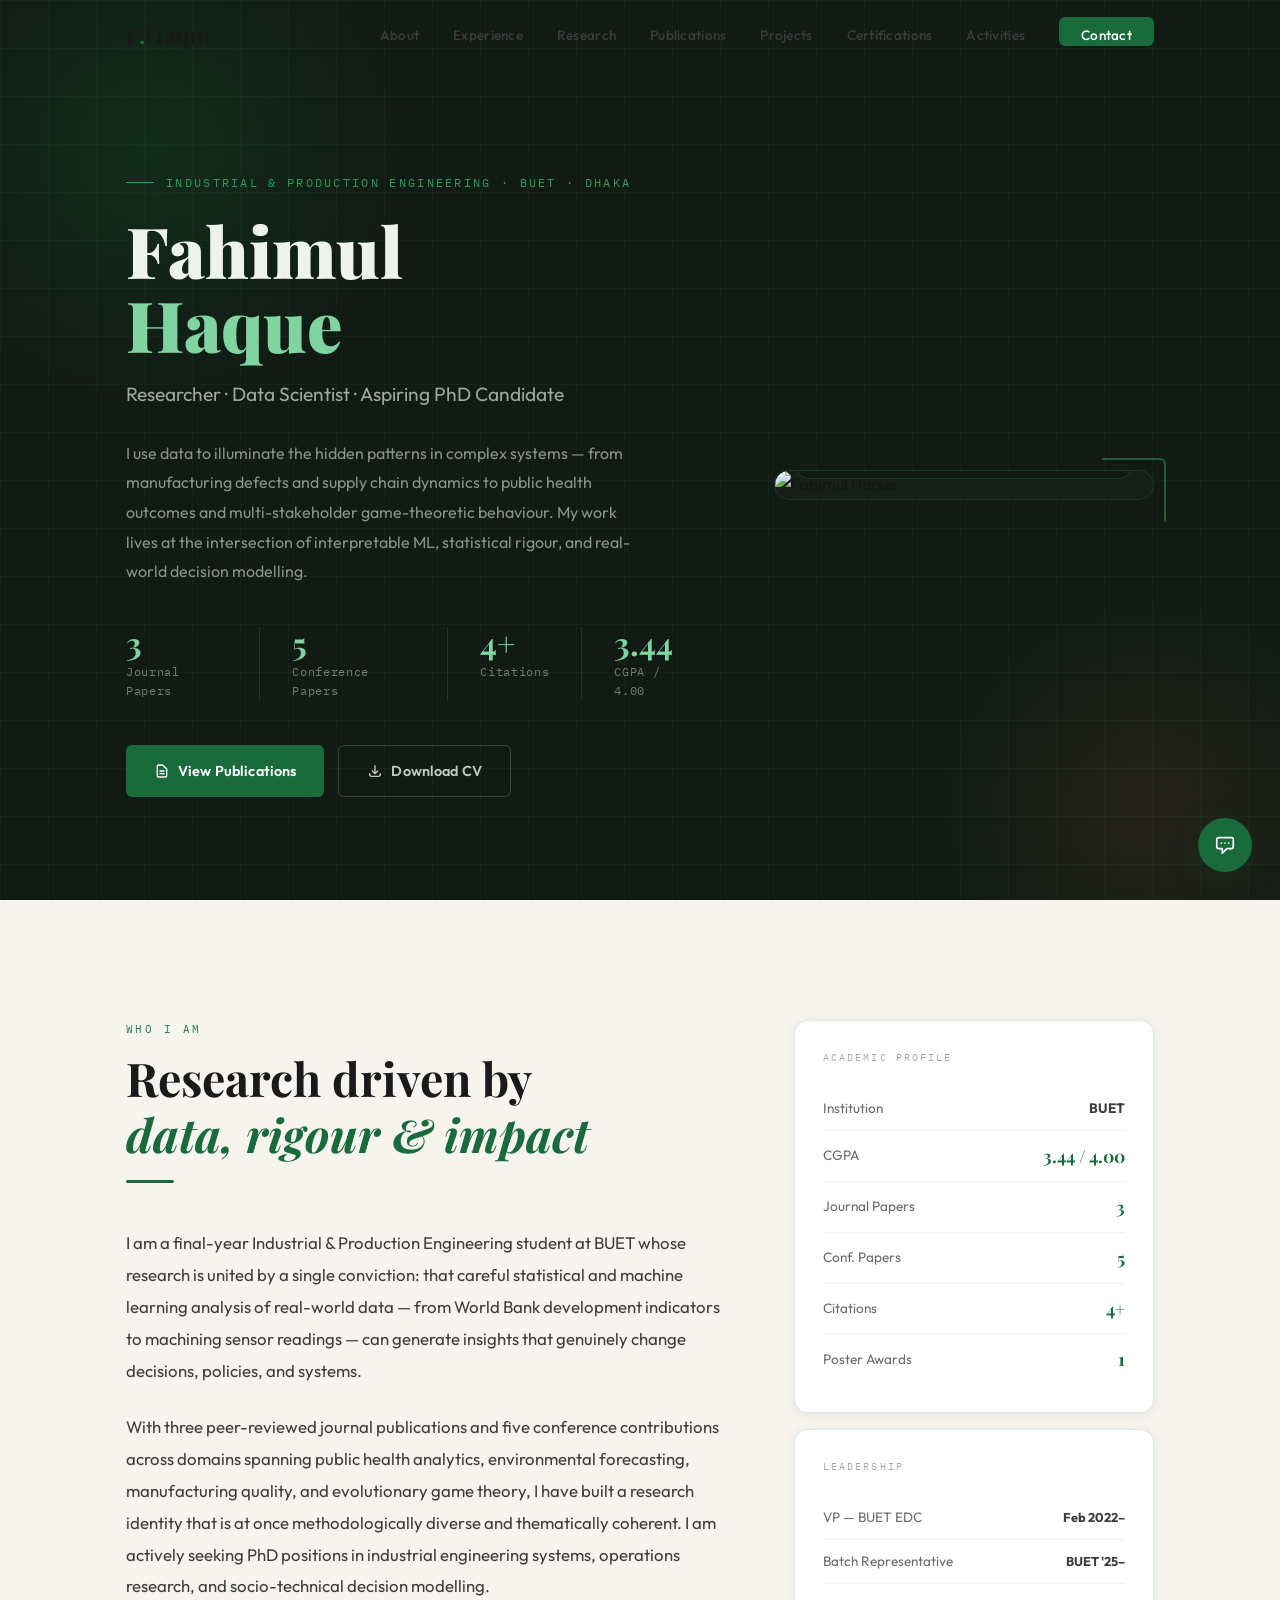
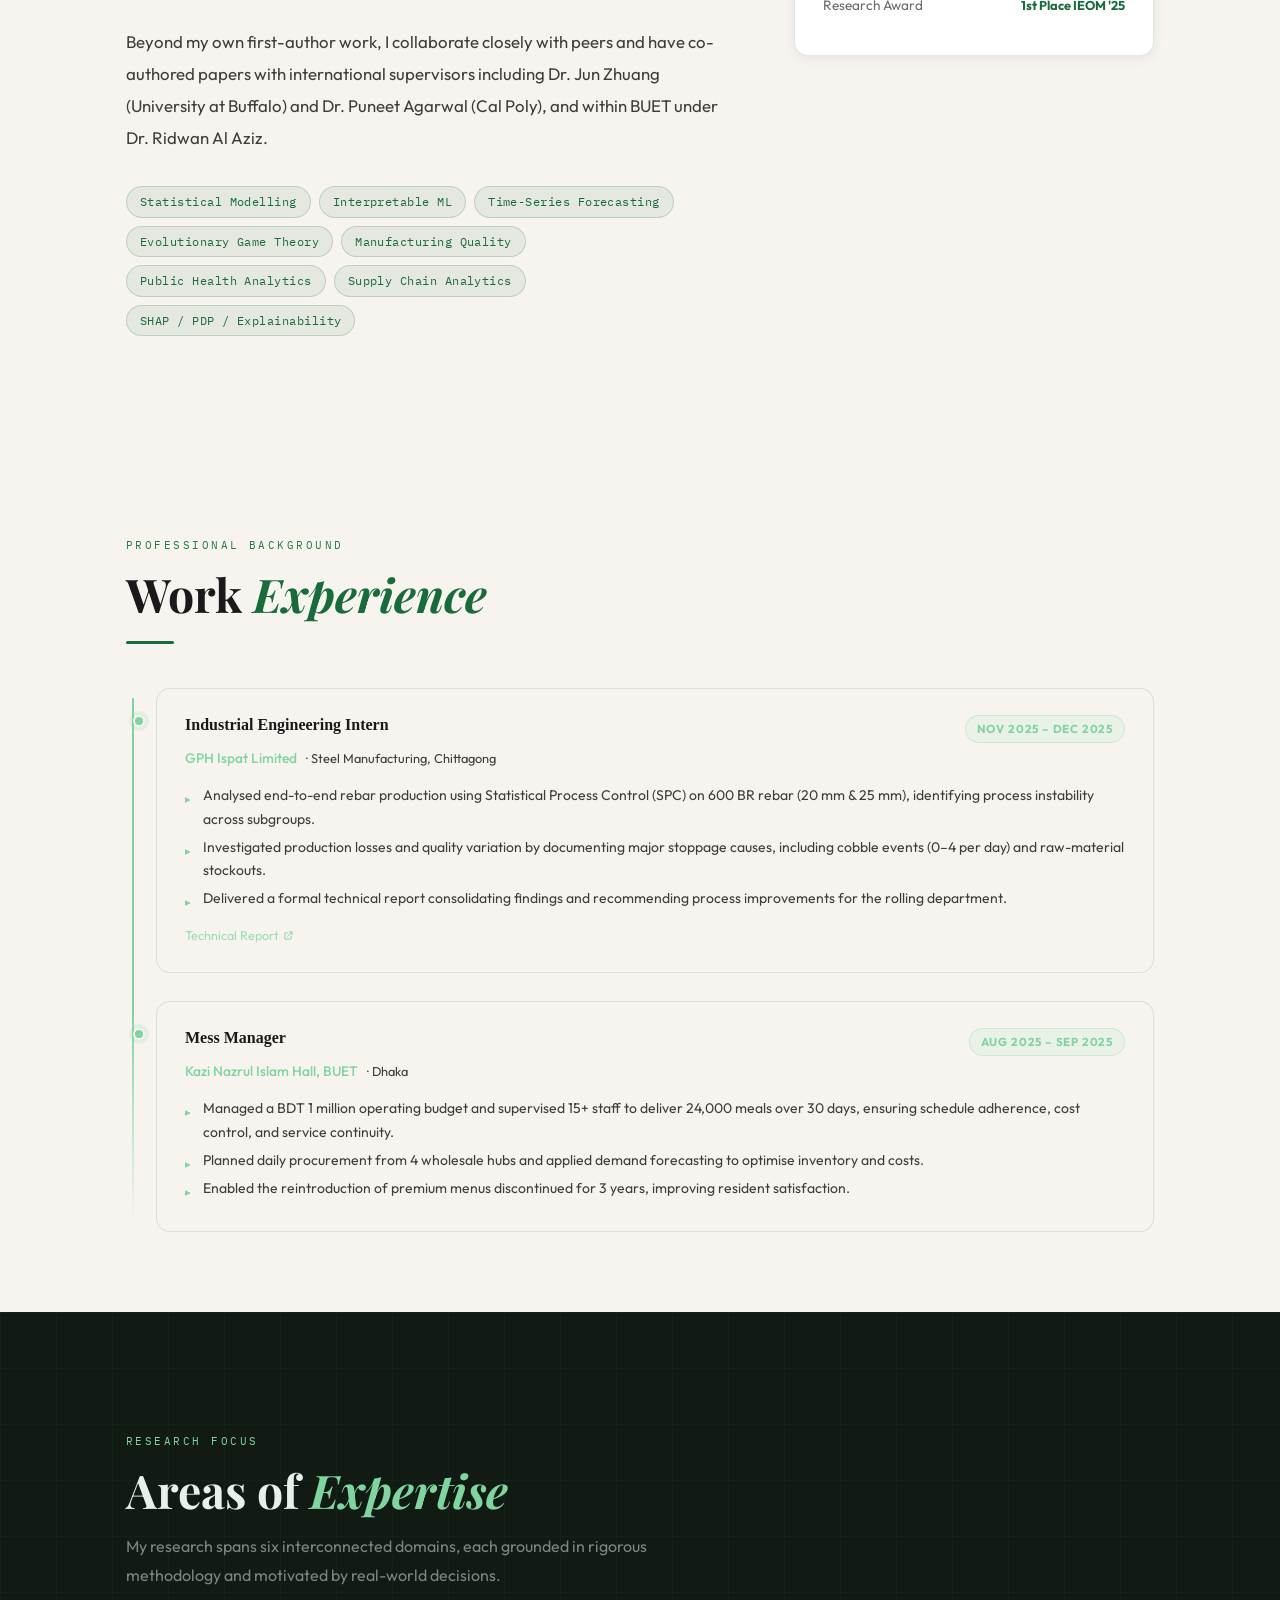
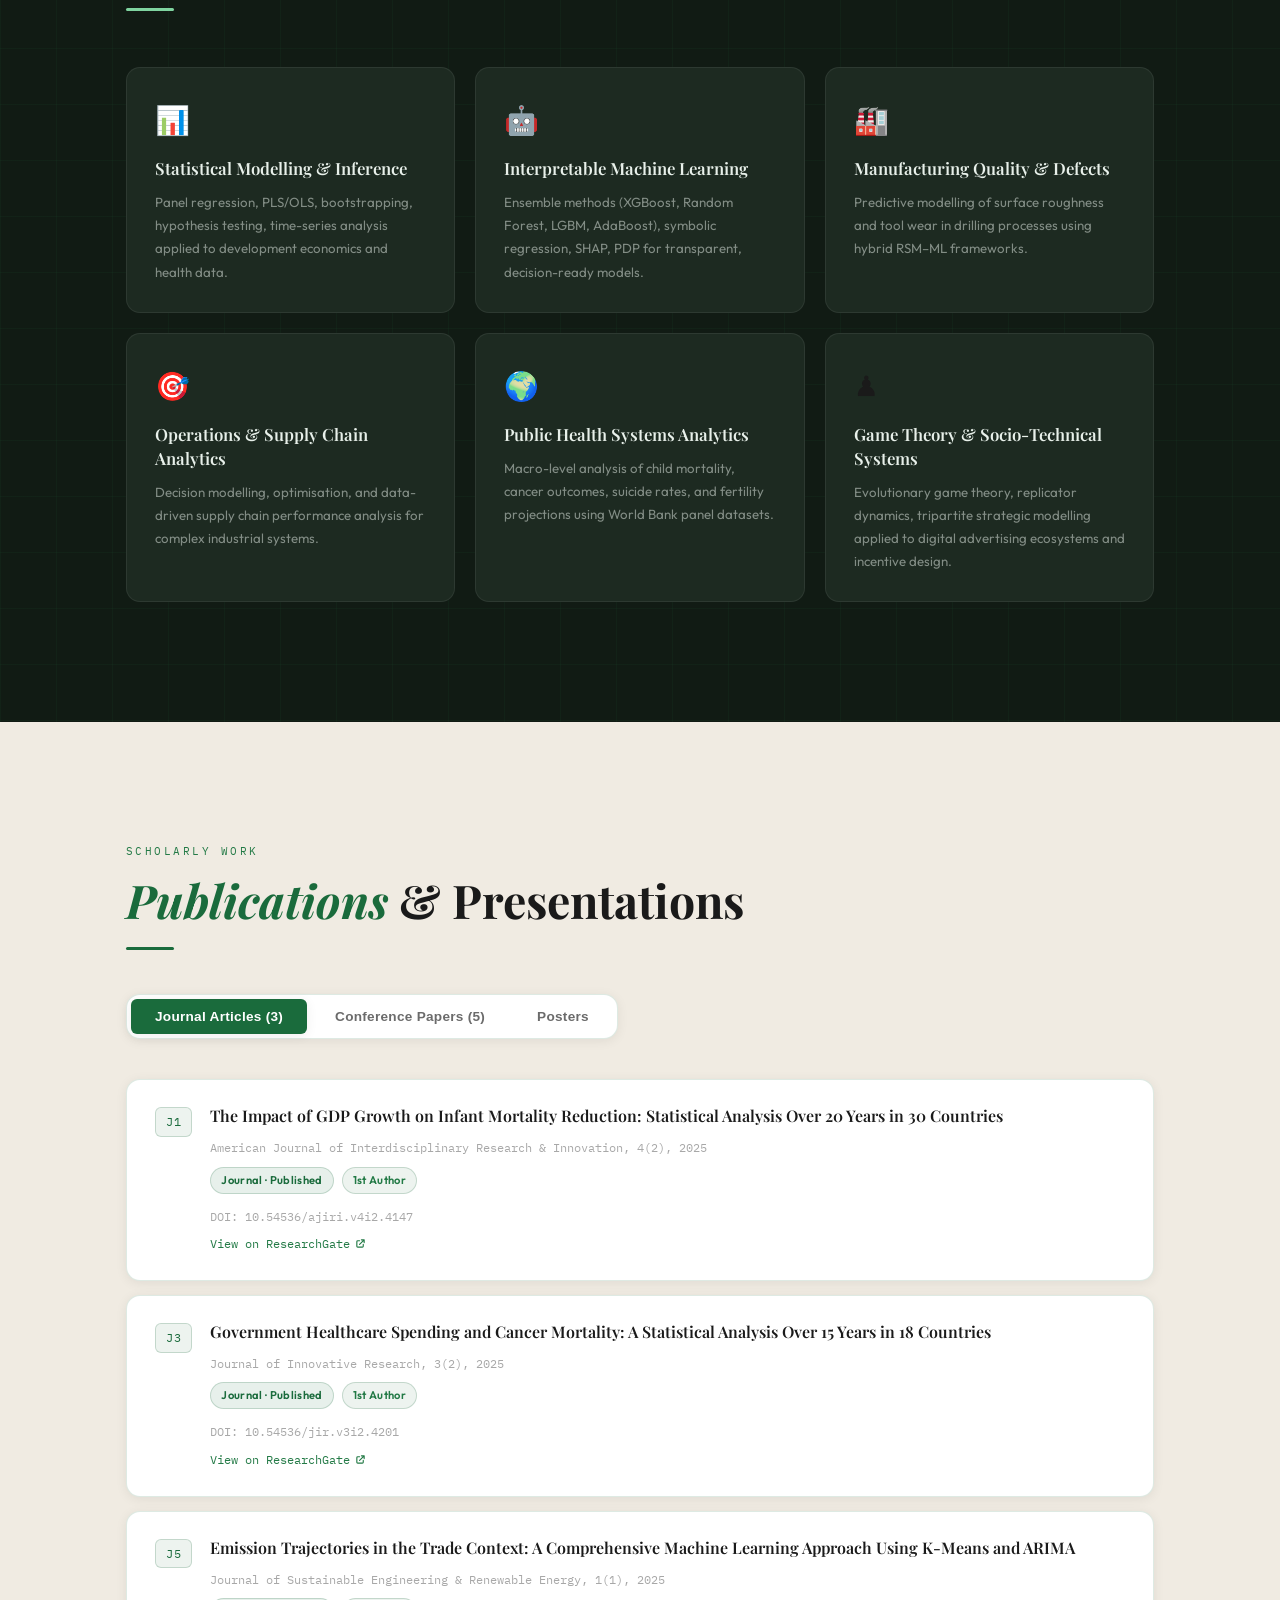
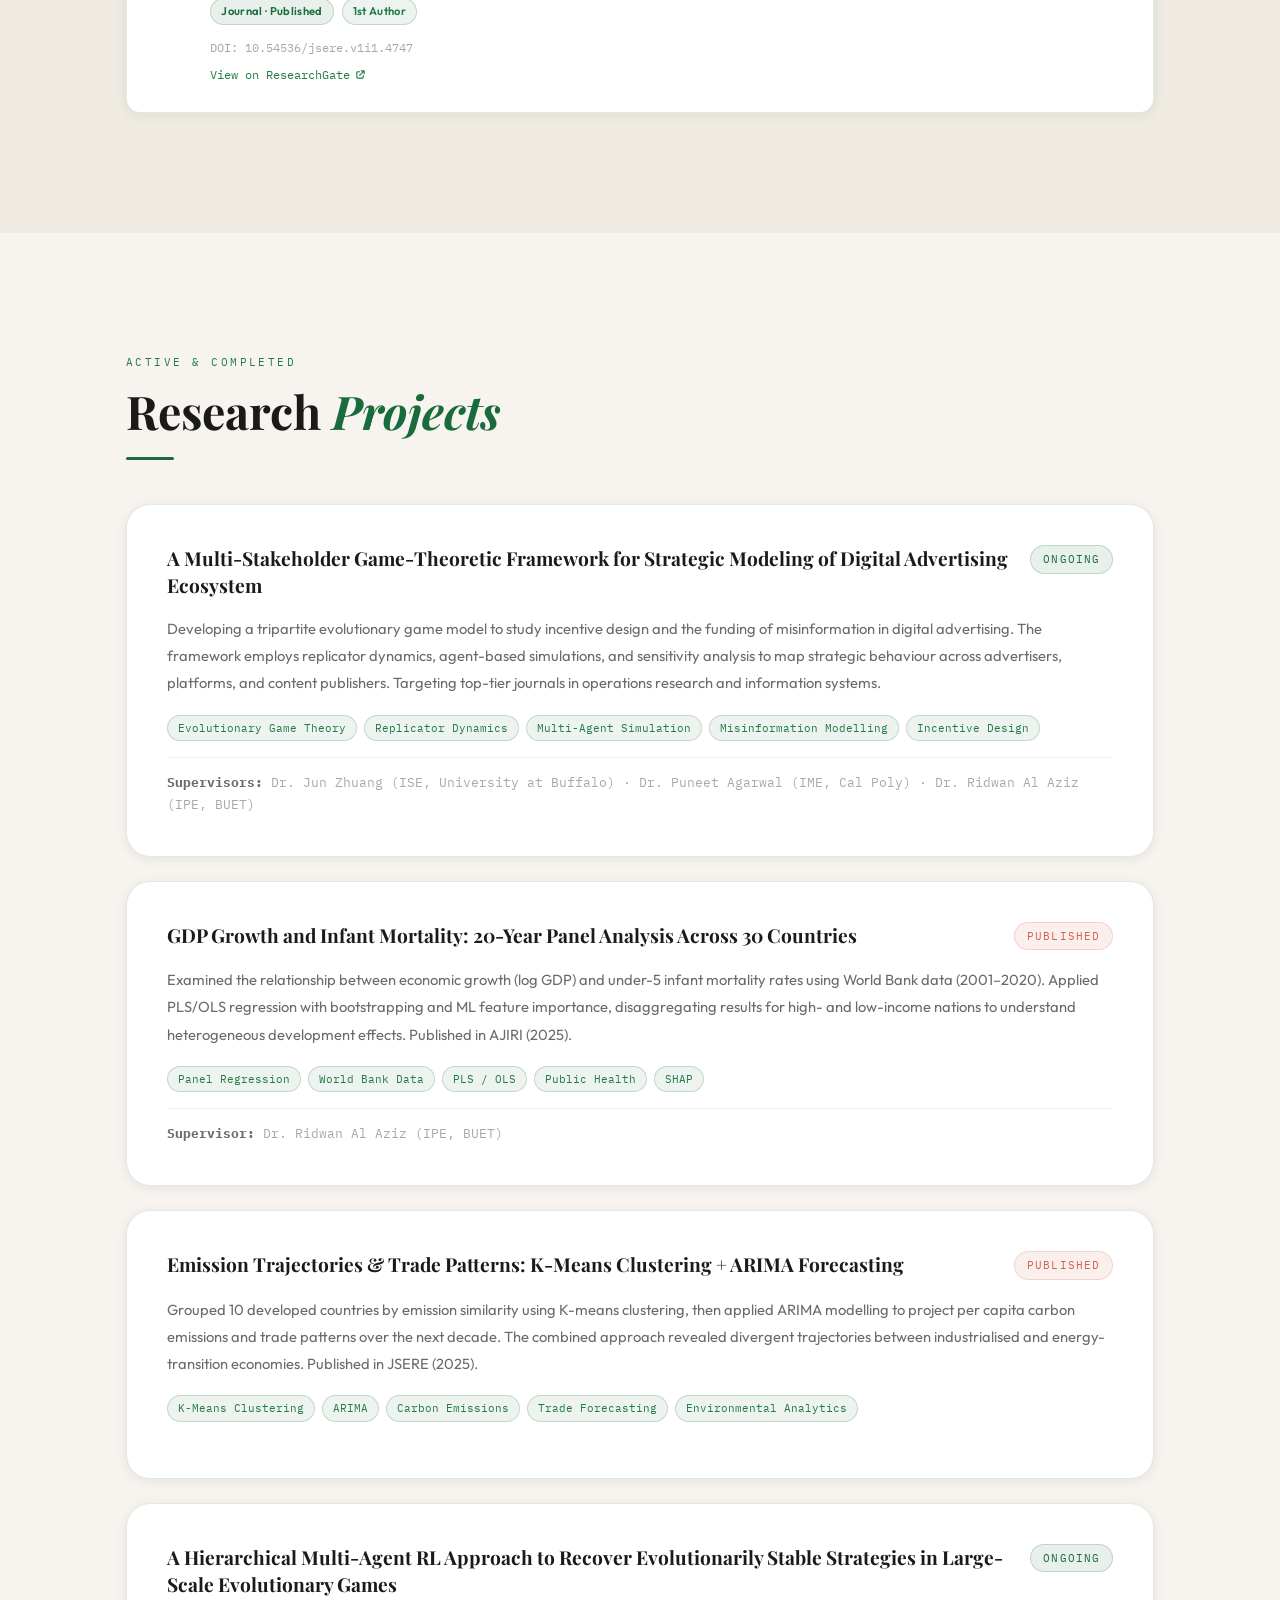
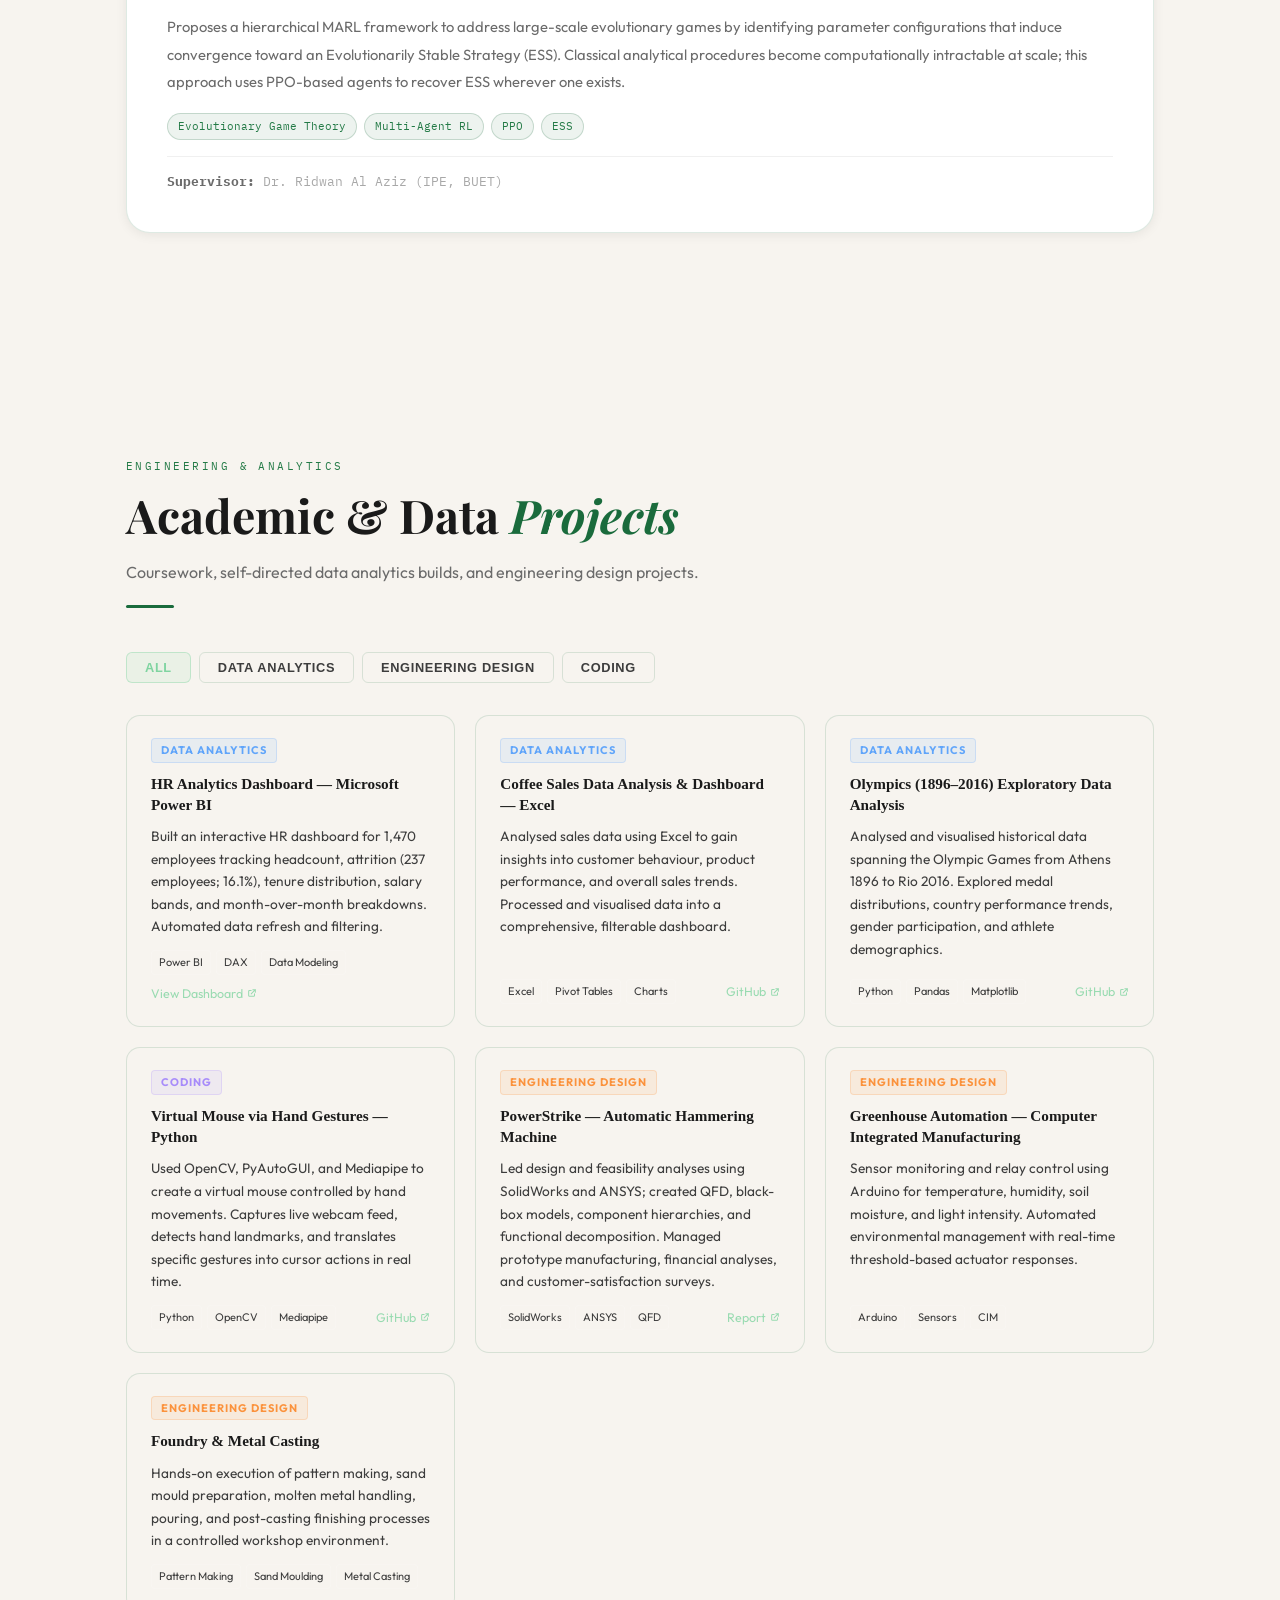
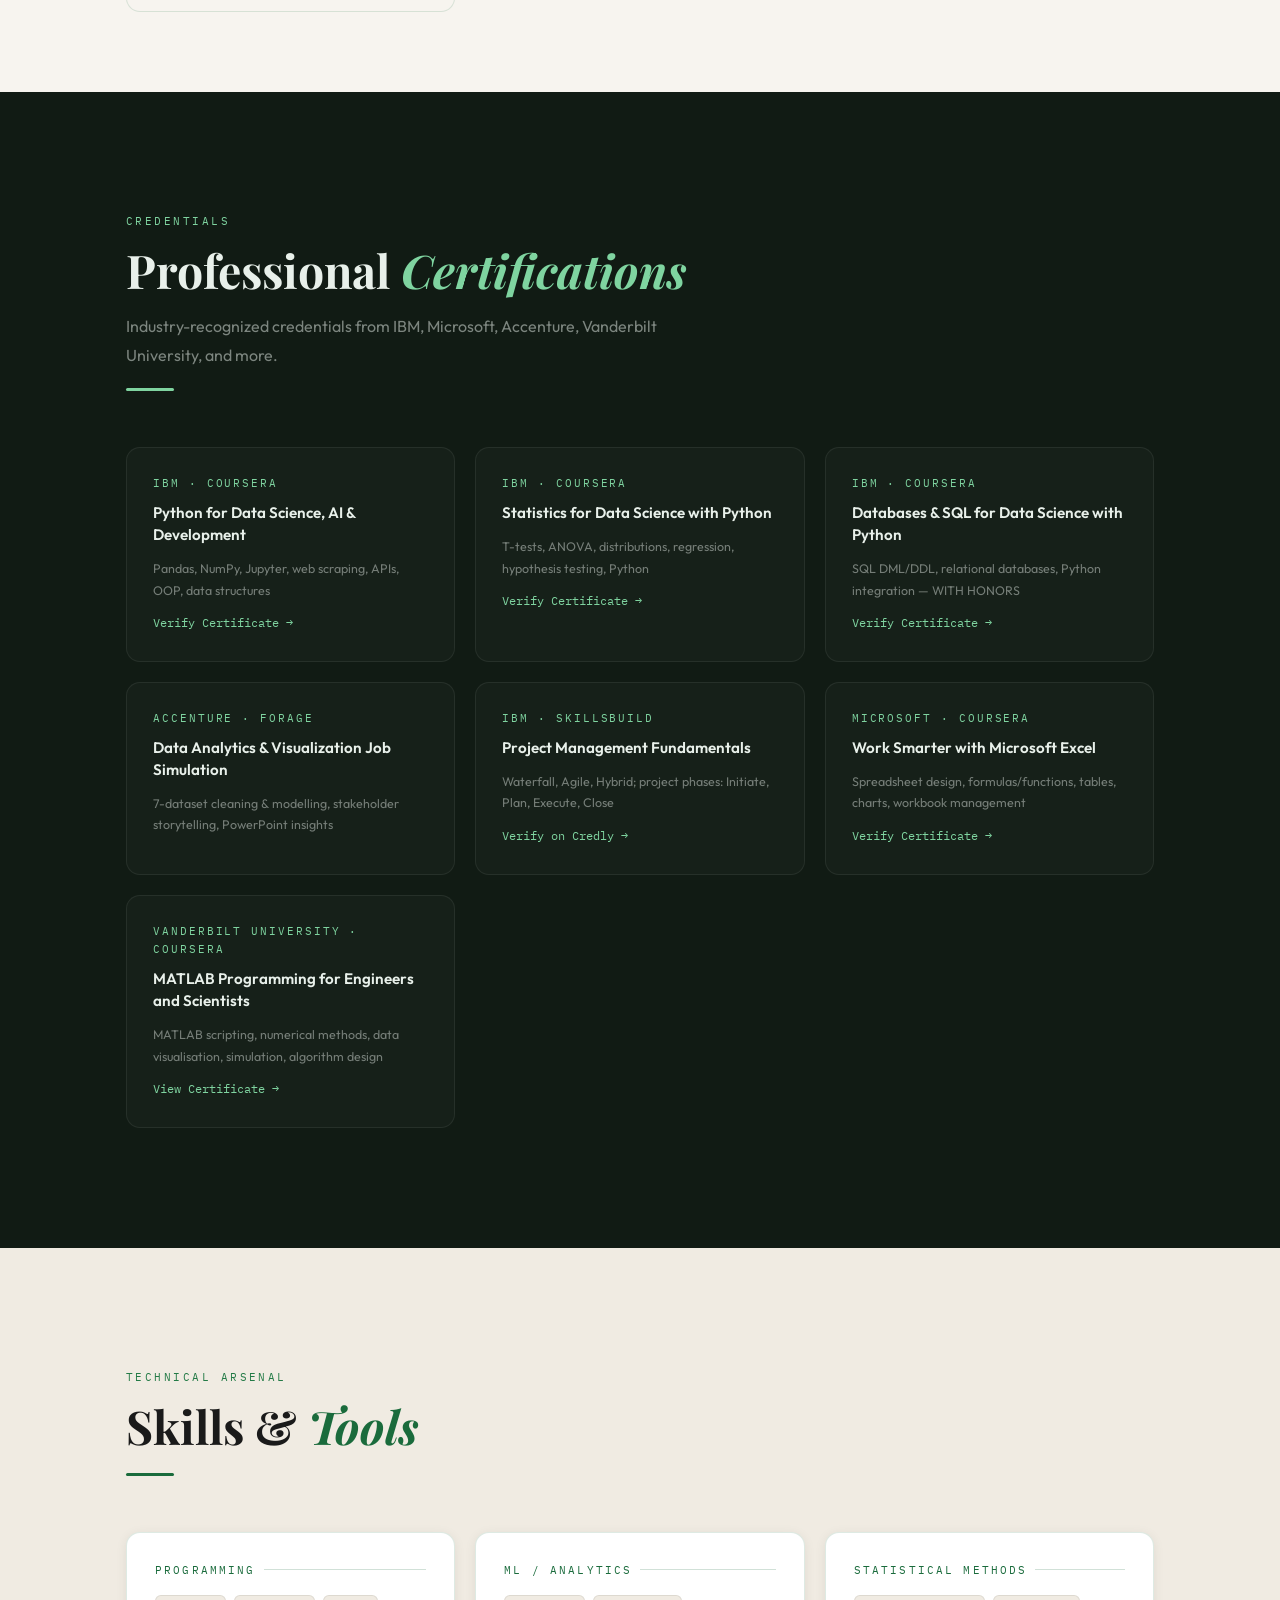
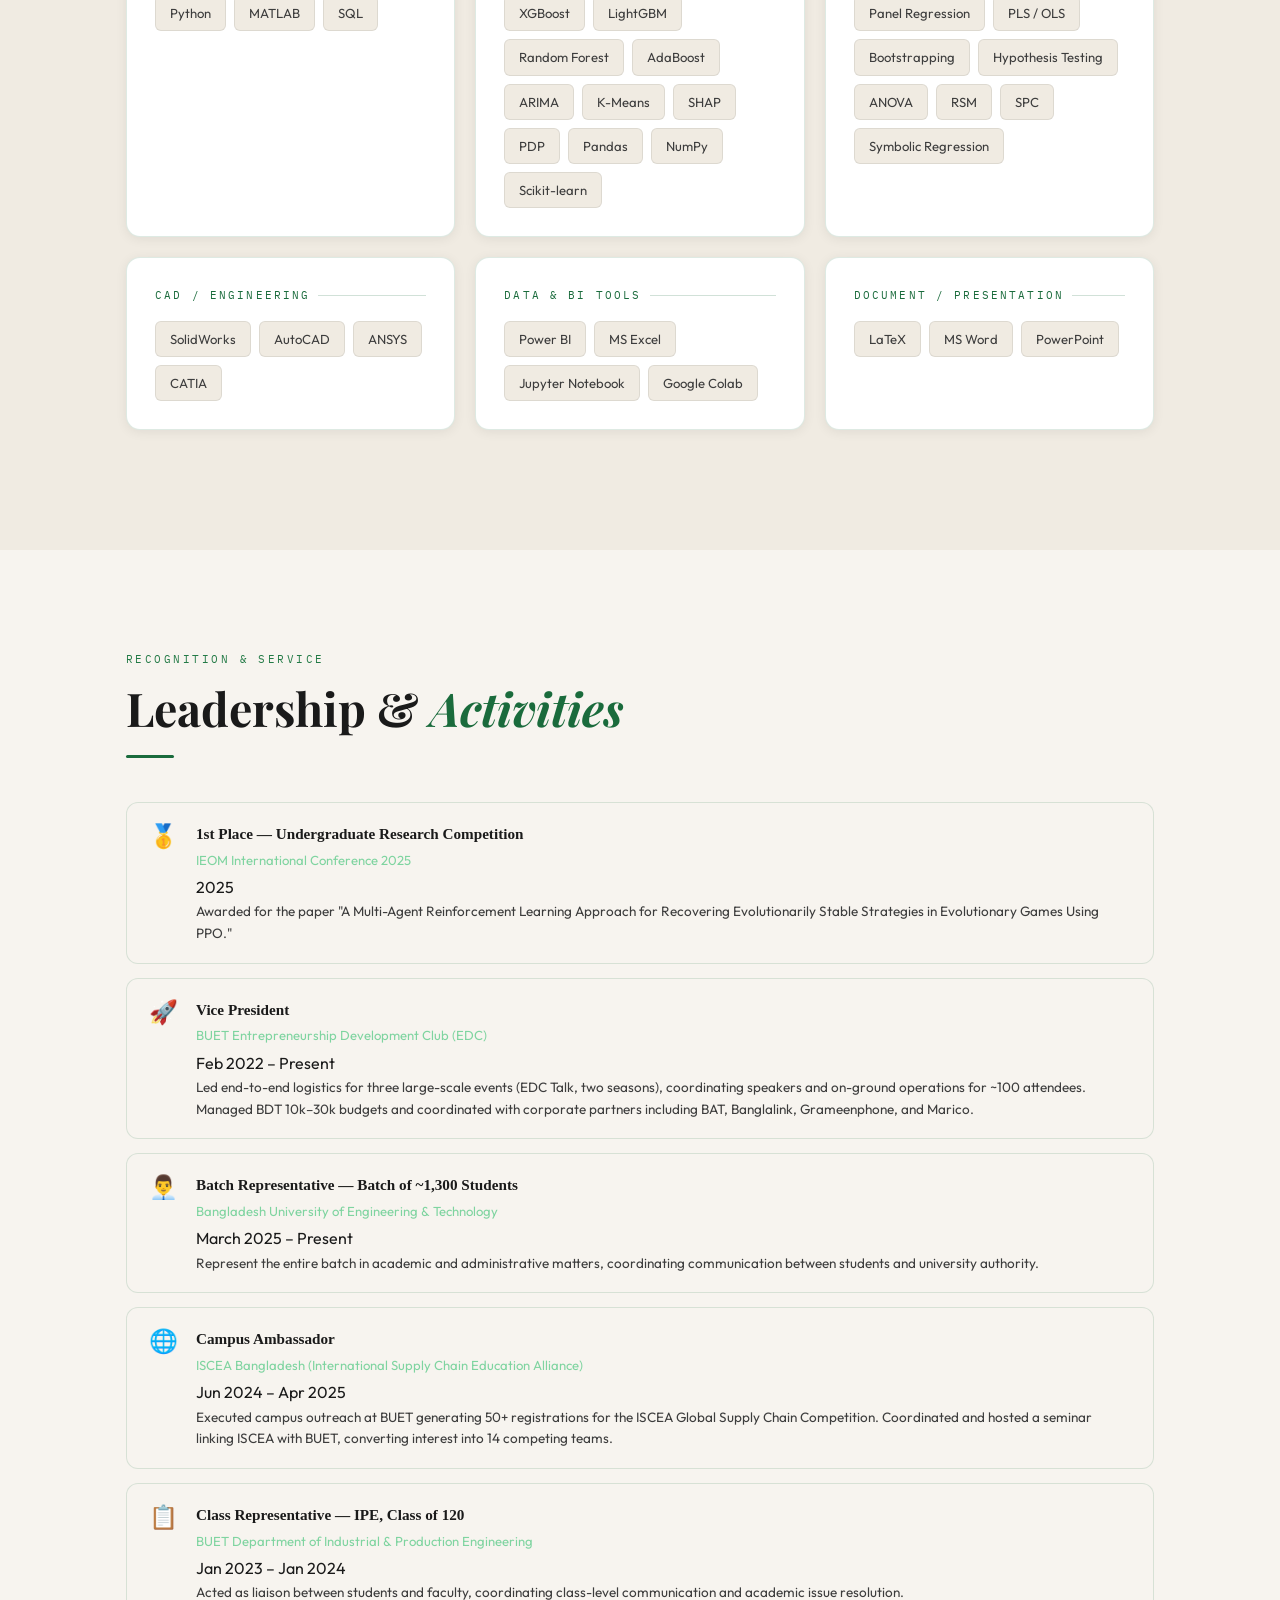
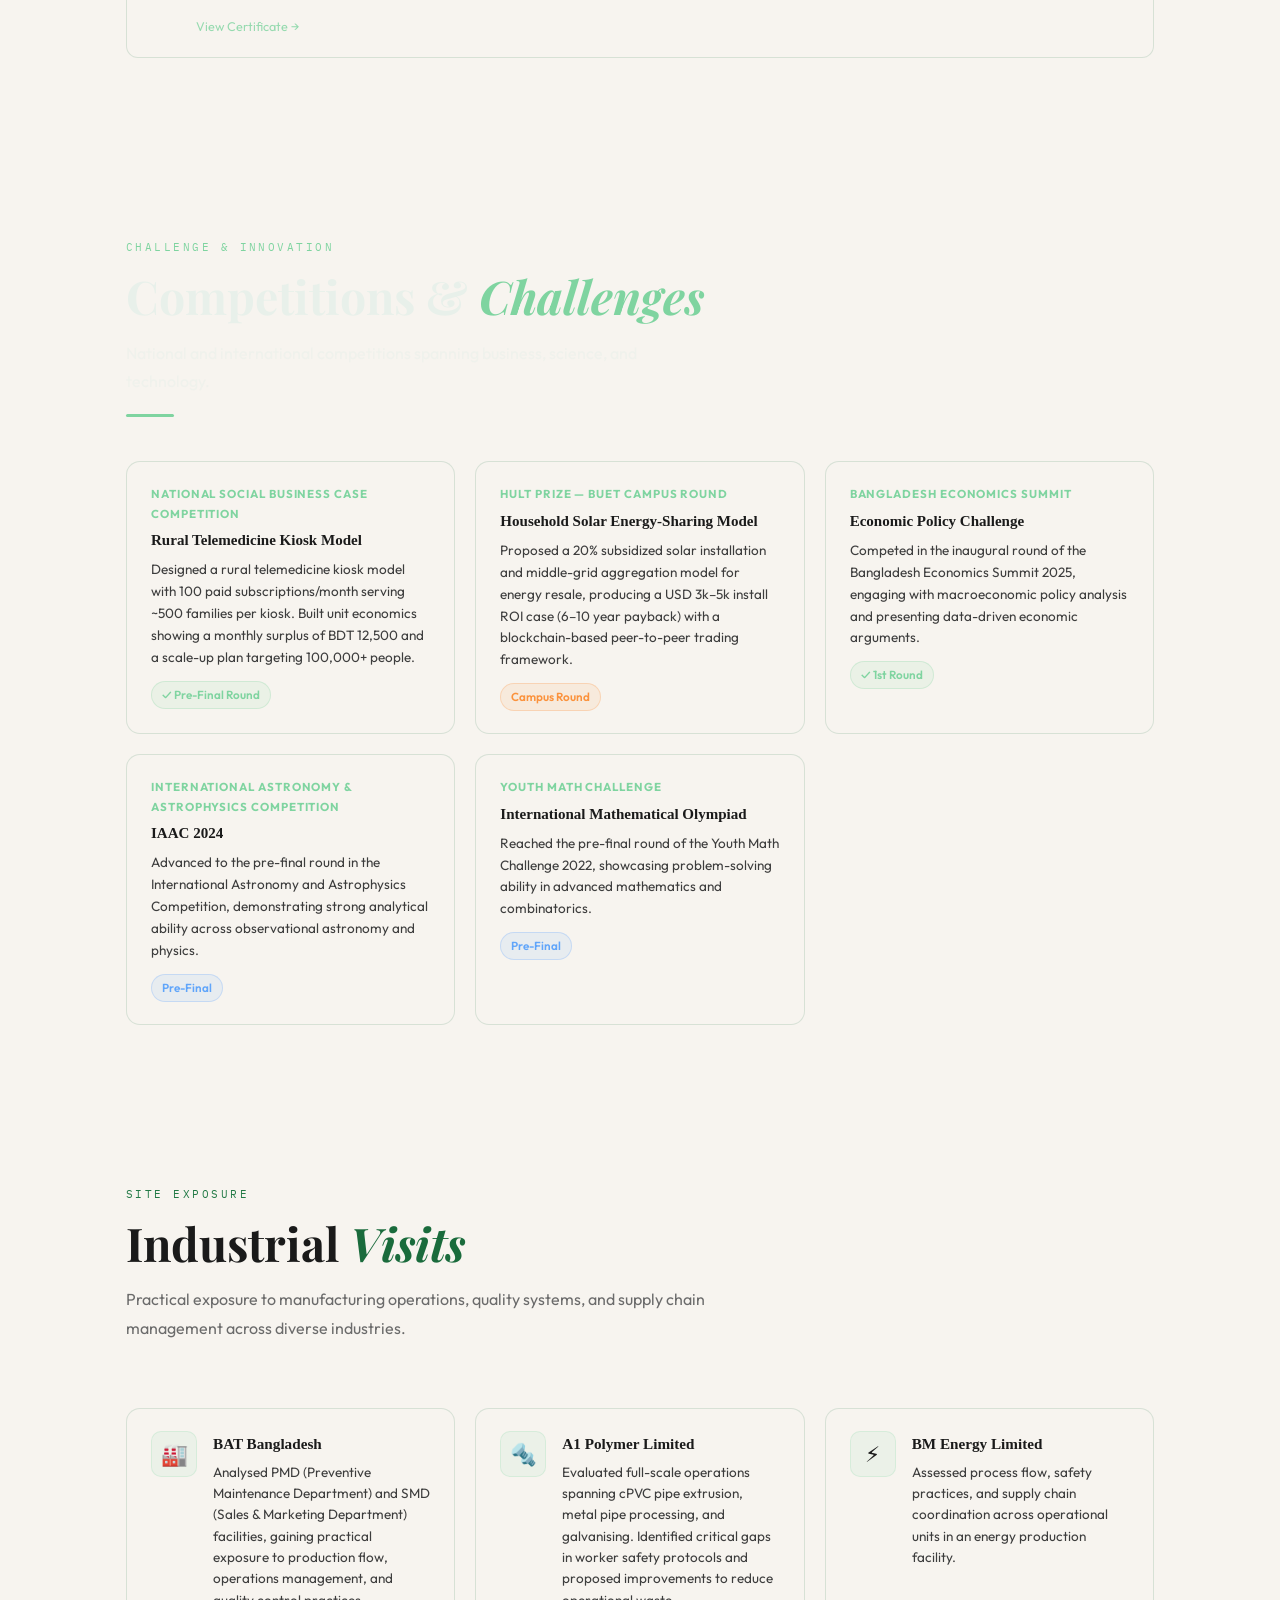
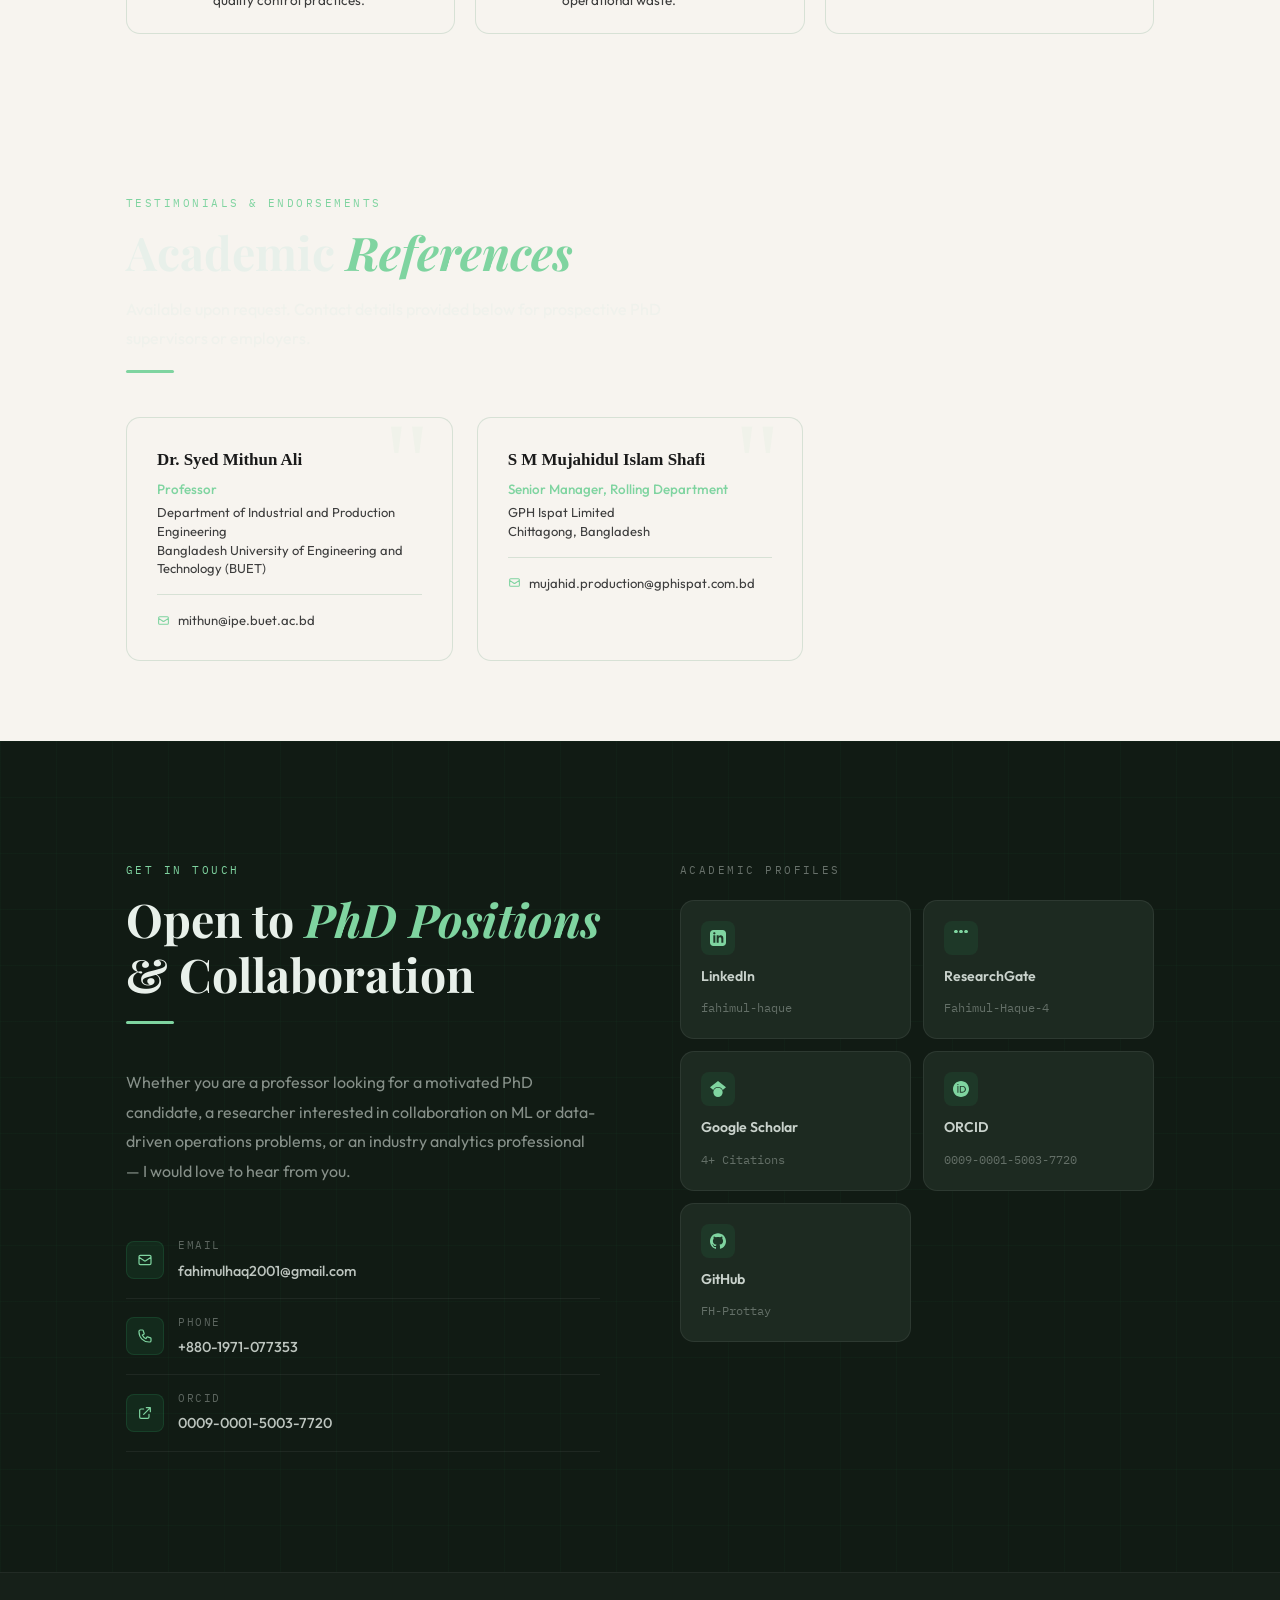
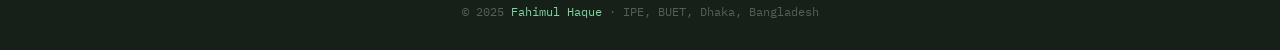
==== commit 6dc54e99: "Update index.html" ====
--- a/index.html
+++ b/index.html
@@ -8,6 +8,470 @@
   <meta property="og:description" content="3 published journal papers, 5 conference papers. Seeking PhD in industrial engineering systems." />
   <title>Fahimul Haque — Researcher</title>
   <link rel="stylesheet" href="style.css" />
+
+  <!-- ─── Styles for new sections ─────────────────────────────────────── -->
+  <style>
+
+    /* ══ WORK EXPERIENCE ══════════════════════════════════════════════ */
+    #work-experience { padding: 80px 0; }
+
+    .work-timeline {
+      position: relative;
+      padding-left: 30px;
+    }
+    .work-timeline::before {
+      content: '';
+      position: absolute;
+      left: 6px;
+      top: 10px;
+      bottom: 10px;
+      width: 2px;
+      background: linear-gradient(to bottom, #7fd4a0 60%, transparent);
+      border-radius: 2px;
+    }
+    .work-entry {
+      position: relative;
+      margin-bottom: 28px;
+      background: var(--surface, rgba(255,255,255,0.04));
+      border: 1px solid var(--border, rgba(127,212,160,0.14));
+      border-radius: 14px;
+      padding: 26px 28px;
+      transition: border-color .25s ease, transform .25s ease;
+    }
+    .work-entry:last-child { margin-bottom: 0; }
+    .work-entry::before {
+      content: '';
+      position: absolute;
+      left: -24px;
+      top: 26px;
+      width: 12px;
+      height: 12px;
+      border-radius: 50%;
+      background: #7fd4a0;
+      border: 2px solid var(--bg, #0a1a10);
+      box-shadow: 0 0 0 4px rgba(127,212,160,.18);
+      z-index: 1;
+    }
+    .work-entry:hover {
+      border-color: rgba(127,212,160,.5);
+      transform: translateX(5px);
+    }
+    .work-entry-header {
+      display: flex;
+      justify-content: space-between;
+      align-items: flex-start;
+      flex-wrap: wrap;
+      gap: 8px;
+      margin-bottom: 4px;
+    }
+    .work-entry-title {
+      font-size: 1.0rem;
+      font-weight: 700;
+      color: var(--ink, #e8f0ea);
+      font-family: var(--font-head, serif);
+      line-height: 1.3;
+    }
+    .work-entry-badge {
+      font-size: .72rem;
+      font-weight: 700;
+      text-transform: uppercase;
+      letter-spacing: .07em;
+      padding: 3px 11px;
+      border-radius: 20px;
+      white-space: nowrap;
+      background: rgba(127,212,160,.1);
+      border: 1px solid rgba(127,212,160,.28);
+      color: #7fd4a0;
+    }
+    .work-entry-company {
+      font-size: .86rem;
+      color: #7fd4a0;
+      font-weight: 500;
+      margin-bottom: 14px;
+    }
+    .work-entry-company span {
+      color: var(--ink-mid, rgba(232,240,234,.5));
+      font-weight: 400;
+      font-size: .8rem;
+      margin-left: 6px;
+    }
+    .work-bullets {
+      list-style: none;
+      padding: 0;
+      margin: 0;
+    }
+    .work-bullets li {
+      position: relative;
+      padding-left: 18px;
+      font-size: .875rem;
+      color: var(--ink-mid, rgba(232,240,234,.65));
+      line-height: 1.7;
+      margin-bottom: 4px;
+    }
+    .work-bullets li::before {
+      content: '▸';
+      position: absolute;
+      left: 0;
+      color: #7fd4a0;
+      font-size: .72rem;
+      top: 5px;
+    }
+    .work-entry-links {
+      display: flex;
+      gap: 14px;
+      flex-wrap: wrap;
+      margin-top: 14px;
+    }
+    .work-entry-link {
+      display: inline-flex;
+      align-items: center;
+      gap: 4px;
+      font-size: .79rem;
+      color: #7fd4a0;
+      text-decoration: none;
+      opacity: .75;
+      transition: opacity .2s;
+    }
+    .work-entry-link:hover { opacity: 1; }
+
+    /* ══ ACADEMIC & DATA PROJECTS ════════════════════════════════════ */
+    #academic-projects { padding: 80px 0; }
+
+    .proj-filter-tabs {
+      display: flex;
+      gap: 8px;
+      flex-wrap: wrap;
+      margin-bottom: 32px;
+    }
+    .proj-filter-btn {
+      padding: 7px 18px;
+      border-radius: 6px;
+      border: 1px solid var(--border, rgba(127,212,160,.14));
+      background: transparent;
+      color: var(--ink-mid, rgba(232,240,234,.6));
+      font-size: .8rem;
+      font-weight: 600;
+      cursor: pointer;
+      transition: all .2s;
+      letter-spacing: .05em;
+      text-transform: uppercase;
+    }
+    .proj-filter-btn.active,
+    .proj-filter-btn:hover {
+      background: rgba(127,212,160,.1);
+      border-color: rgba(127,212,160,.4);
+      color: #7fd4a0;
+    }
+    .proj-cards-grid {
+      display: grid;
+      grid-template-columns: repeat(auto-fill, minmax(310px, 1fr));
+      gap: 20px;
+    }
+    .proj-small-card {
+      background: var(--surface, rgba(255,255,255,.04));
+      border: 1px solid var(--border, rgba(127,212,160,.12));
+      border-radius: 14px;
+      padding: 22px 24px;
+      transition: border-color .25s, transform .25s;
+      display: flex;
+      flex-direction: column;
+      gap: 10px;
+    }
+    .proj-small-card:hover {
+      border-color: rgba(127,212,160,.4);
+      transform: translateY(-4px);
+    }
+    .proj-small-card[data-type="hidden"] { display: none; }
+
+    .proj-small-type {
+      font-size: .69rem;
+      font-weight: 700;
+      text-transform: uppercase;
+      letter-spacing: .09em;
+      padding: 2px 9px;
+      border-radius: 4px;
+      width: fit-content;
+    }
+    .proj-type-data  { background: rgba(96,165,250,.1);  color: #60a5fa; border: 1px solid rgba(96,165,250,.22); }
+    .proj-type-eng   { background: rgba(251,146,60,.1);  color: #fb923c; border: 1px solid rgba(251,146,60,.22); }
+    .proj-type-code  { background: rgba(167,139,250,.1); color: #a78bfa; border: 1px solid rgba(167,139,250,.22); }
+
+    .proj-small-title {
+      font-size: .95rem;
+      font-weight: 700;
+      color: var(--ink, #e8f0ea);
+      font-family: var(--font-head, serif);
+      line-height: 1.4;
+    }
+    .proj-small-desc {
+      font-size: .855rem;
+      color: var(--ink-mid, rgba(232,240,234,.62));
+      line-height: 1.65;
+      flex: 1;
+    }
+    .proj-small-footer {
+      display: flex;
+      justify-content: space-between;
+      align-items: center;
+      flex-wrap: wrap;
+      gap: 8px;
+      margin-top: 2px;
+    }
+    .proj-small-tools {
+      display: flex;
+      gap: 5px;
+      flex-wrap: wrap;
+    }
+    .proj-small-tool {
+      font-size: .69rem;
+      padding: 2px 7px;
+      border-radius: 4px;
+      background: rgba(255,255,255,.05);
+      border: 1px solid rgba(255,255,255,.1);
+      color: var(--ink-mid, rgba(232,240,234,.45));
+    }
+    .proj-small-link {
+      font-size: .78rem;
+      color: #7fd4a0;
+      text-decoration: none;
+      display: inline-flex;
+      align-items: center;
+      gap: 4px;
+      opacity: .78;
+      transition: opacity .2s;
+      flex-shrink: 0;
+    }
+    .proj-small-link:hover { opacity: 1; }
+
+    /* ══ COMPETITIONS ════════════════════════════════════════════════ */
+    #competitions { padding: 80px 0; }
+
+    .comp-grid {
+      display: grid;
+      grid-template-columns: repeat(auto-fill, minmax(280px, 1fr));
+      gap: 20px;
+    }
+    .comp-card {
+      background: var(--surface, rgba(255,255,255,.04));
+      border: 1px solid var(--border, rgba(127,212,160,.12));
+      border-radius: 14px;
+      padding: 22px 24px;
+      transition: border-color .25s, transform .25s;
+      position: relative;
+      overflow: hidden;
+    }
+    .comp-card::after {
+      content: '';
+      position: absolute;
+      top: 0; left: 0; right: 0;
+      height: 2px;
+      background: linear-gradient(90deg, #7fd4a0, transparent);
+      opacity: 0;
+      transition: opacity .25s;
+    }
+    .comp-card:hover {
+      border-color: rgba(127,212,160,.42);
+      transform: translateY(-4px);
+    }
+    .comp-card:hover::after { opacity: 1; }
+    .comp-event {
+      font-size: .72rem;
+      font-weight: 700;
+      text-transform: uppercase;
+      letter-spacing: .08em;
+      color: #7fd4a0;
+      margin-bottom: 7px;
+    }
+    .comp-name {
+      font-size: .94rem;
+      font-weight: 700;
+      color: var(--ink, #e8f0ea);
+      font-family: var(--font-head, serif);
+      margin-bottom: 8px;
+      line-height: 1.4;
+    }
+    .comp-desc {
+      font-size: .845rem;
+      color: var(--ink-mid, rgba(232,240,234,.6));
+      line-height: 1.62;
+    }
+    .comp-result {
+      display: inline-flex;
+      align-items: center;
+      gap: 5px;
+      font-size: .73rem;
+      font-weight: 600;
+      margin-top: 12px;
+      padding: 3px 10px;
+      border-radius: 20px;
+    }
+    .comp-result.reached   { background: rgba(127,212,160,.1); color: #7fd4a0; border: 1px solid rgba(127,212,160,.25); }
+    .comp-result.campus    { background: rgba(251,146,60,.1);  color: #fb923c; border: 1px solid rgba(251,146,60,.25); }
+    .comp-result.prefinal  { background: rgba(96,165,250,.1);  color: #60a5fa; border: 1px solid rgba(96,165,250,.25); }
+
+    /* ══ INDUSTRIAL VISITS ═══════════════════════════════════════════ */
+    #industrial-visits { padding: 80px 0; }
+
+    .visit-grid {
+      display: grid;
+      grid-template-columns: repeat(auto-fill, minmax(290px, 1fr));
+      gap: 20px;
+    }
+    .visit-card {
+      background: var(--surface, rgba(255,255,255,.04));
+      border: 1px solid var(--border, rgba(127,212,160,.12));
+      border-radius: 14px;
+      padding: 22px 24px;
+      display: flex;
+      gap: 16px;
+      align-items: flex-start;
+      transition: border-color .25s, transform .2s;
+    }
+    .visit-card:hover {
+      border-color: rgba(127,212,160,.38);
+      transform: translateY(-3px);
+    }
+    .visit-icon-wrap {
+      width: 46px;
+      height: 46px;
+      border-radius: 10px;
+      flex-shrink: 0;
+      background: rgba(127,212,160,.09);
+      border: 1px solid rgba(127,212,160,.2);
+      display: flex;
+      align-items: center;
+      justify-content: center;
+      font-size: 1.35rem;
+    }
+    .visit-name {
+      font-size: .95rem;
+      font-weight: 700;
+      color: var(--ink, #e8f0ea);
+      font-family: var(--font-head, serif);
+      margin-bottom: 5px;
+    }
+    .visit-desc {
+      font-size: .845rem;
+      color: var(--ink-mid, rgba(232,240,234,.6));
+      line-height: 1.58;
+    }
+
+    /* ══ LEADERSHIP & ACTIVITIES (replaces old awards grid) ═════════ */
+    .activity-stack { display: flex; flex-direction: column; gap: 14px; }
+    .activity-item {
+      display: flex;
+      gap: 18px;
+      align-items: flex-start;
+      background: var(--surface, rgba(255,255,255,.04));
+      border: 1px solid var(--border, rgba(127,212,160,.12));
+      border-radius: 12px;
+      padding: 18px 22px;
+      transition: border-color .25s;
+    }
+    .activity-item:hover { border-color: rgba(127,212,160,.38); }
+    .activity-icon { font-size: 1.45rem; flex-shrink: 0; line-height: 1.3; }
+    .activity-content { flex: 1; }
+    .activity-title {
+      font-size: .95rem;
+      font-weight: 700;
+      color: var(--ink, #e8f0ea);
+      font-family: var(--font-head, serif);
+      margin-bottom: 2px;
+    }
+    .activity-org {
+      font-size: .82rem;
+      color: #7fd4a0;
+      margin-bottom: 3px;
+    }
+    .activity-period {
+      font-size: .75rem;
+      color: var(--ink-mid, rgba(232,240,234,.38));
+      letter-spacing: .03em;
+      margin-bottom: 6px;
+    }
+    .activity-desc {
+      font-size: .845rem;
+      color: var(--ink-mid, rgba(232,240,234,.6));
+      line-height: 1.6;
+    }
+
+    /* ══ REFERENCES ══════════════════════════════════════════════════ */
+    #references { padding: 80px 0; }
+
+    .ref-grid {
+      display: grid;
+      grid-template-columns: repeat(auto-fill, minmax(320px, 1fr));
+      gap: 24px;
+    }
+    .ref-card {
+      background: var(--surface, rgba(255,255,255,.04));
+      border: 1px solid var(--border, rgba(127,212,160,.12));
+      border-radius: 14px;
+      padding: 28px 30px;
+      transition: border-color .25s;
+      position: relative;
+      overflow: hidden;
+    }
+    .ref-card::before {
+      content: '"';
+      position: absolute;
+      top: -12px; right: 22px;
+      font-size: 7rem;
+      color: rgba(127,212,160,.055);
+      font-family: Georgia, serif;
+      line-height: 1;
+      pointer-events: none;
+    }
+    .ref-card:hover { border-color: rgba(127,212,160,.45); }
+    .ref-name {
+      font-size: 1.06rem;
+      font-weight: 700;
+      color: var(--ink, #e8f0ea);
+      font-family: var(--font-head, serif);
+      margin-bottom: 3px;
+    }
+    .ref-role {
+      font-size: .84rem;
+      color: #7fd4a0;
+      font-weight: 500;
+      margin-bottom: 2px;
+    }
+    .ref-dept {
+      font-size: .81rem;
+      color: var(--ink-mid, rgba(232,240,234,.52));
+      line-height: 1.45;
+      margin-bottom: 16px;
+    }
+    .ref-divider {
+      height: 1px;
+      background: var(--border, rgba(127,212,160,.12));
+      margin-bottom: 14px;
+    }
+    .ref-contact-row {
+      display: flex;
+      align-items: center;
+      gap: 8px;
+    }
+    .ref-contact-row a {
+      font-size: .82rem;
+      color: var(--ink-mid, rgba(232,240,234,.55));
+      text-decoration: none;
+      transition: color .2s;
+      word-break: break-all;
+    }
+    .ref-contact-row a:hover { color: #7fd4a0; }
+
+    /* ══ RESPONSIVE TWEAKS ═══════════════════════════════════════════ */
+    @media (max-width: 640px) {
+      .proj-cards-grid,
+      .comp-grid,
+      .visit-grid,
+      .ref-grid { grid-template-columns: 1fr; }
+      .work-timeline { padding-left: 20px; }
+      .work-entry::before { left: -15px; }
+    }
+
+  </style>
 </head>
 <body>
 
@@ -22,10 +486,12 @@
     </button>
     <ul class="nav-links" id="navLinks">
       <li><a href="#about">About</a></li>
+      <li><a href="#work-experience">Experience</a></li>
       <li><a href="#research">Research</a></li>
       <li><a href="#publications">Publications</a></li>
       <li><a href="#projects">Projects</a></li>
       <li><a href="#certifications">Certifications</a></li>
+      <li><a href="#awards">Activities</a></li>
       <li><a href="#contact" class="nav-cta">Contact</a></li>
     </ul>
   </div>
@@ -175,8 +641,8 @@
         <div class="stat-box" style="margin-top:0">
           <p class="stat-box-title">Leadership</p>
           <div class="stat-row">
-            <span class="stat-row-label">Class Representative</span>
-            <span class="stat-row-value" style="font-size:0.8rem;font-family:var(--font-body);color:var(--ink-mid)">IPE, BUET</span>
+            <span class="stat-row-label">VP — BUET EDC</span>
+            <span class="stat-row-value" style="font-size:0.8rem;font-family:var(--font-body);color:var(--ink-mid)">Feb 2022–</span>
           </div>
           <div class="stat-row">
             <span class="stat-row-label">Batch Representative</span>
@@ -187,6 +653,61 @@
             <span class="stat-row-value" style="font-size:0.8rem;font-family:var(--font-body);color:var(--emerald)">1st Place IEOM '25</span>
           </div>
         </div>
+      </div>
+
+    </div>
+  </div>
+</section>
+
+<!-- ═══════════════════════════════════════════
+     WORK EXPERIENCE  ← NEW
+═══════════════════════════════════════════ -->
+<section id="work-experience">
+  <div class="container">
+    <span class="section-label reveal">Professional Background</span>
+    <h2 class="section-title reveal reveal-delay-1">Work <em>Experience</em></h2>
+    <div class="emerald-rule reveal reveal-delay-2"></div>
+
+    <div class="work-timeline">
+
+      <!-- Entry 1: GPH Ispat Internship -->
+      <div class="work-entry reveal">
+        <div class="work-entry-header">
+          <p class="work-entry-title">Industrial Engineering Intern</p>
+          <span class="work-entry-badge">Nov 2025 – Dec 2025</span>
+        </div>
+        <p class="work-entry-company">
+          GPH Ispat Limited
+          <span>· Steel Manufacturing, Chittagong</span>
+        </p>
+        <ul class="work-bullets">
+          <li>Analysed end-to-end rebar production using Statistical Process Control (SPC) on 600 BR rebar (20 mm &amp; 25 mm), identifying process instability across subgroups.</li>
+          <li>Investigated production losses and quality variation by documenting major stoppage causes, including cobble events (0–4 per day) and raw-material stockouts.</li>
+          <li>Delivered a formal technical report consolidating findings and recommending process improvements for the rolling department.</li>
+        </ul>
+        <div class="work-entry-links">
+          <a href="https://www.researchgate.net/publication/398410767_A_Report_on_Industrial_Attachment_at_GPH_ISPAT_Limited" target="_blank" rel="noopener" class="work-entry-link">
+            Technical Report
+            <svg xmlns="http://www.w3.org/2000/svg" width="11" height="11" fill="none" viewBox="0 0 24 24" stroke="currentColor" stroke-width="2.5"><path stroke-linecap="round" stroke-linejoin="round" d="M10 6H6a2 2 0 00-2 2v10a2 2 0 002 2h10a2 2 0 002-2v-4M14 4h6m0 0v6m0-6L10 14"/></svg>
+          </a>
+        </div>
+      </div>
+
+      <!-- Entry 2: Mess Manager -->
+      <div class="work-entry reveal reveal-delay-1">
+        <div class="work-entry-header">
+          <p class="work-entry-title">Mess Manager</p>
+          <span class="work-entry-badge">Aug 2025 – Sep 2025</span>
+        </div>
+        <p class="work-entry-company">
+          Kazi Nazrul Islam Hall, BUET
+          <span>· Dhaka</span>
+        </p>
+        <ul class="work-bullets">
+          <li>Managed a BDT 1 million operating budget and supervised 15+ staff to deliver 24,000 meals over 30 days, ensuring schedule adherence, cost control, and service continuity.</li>
+          <li>Planned daily procurement from 4 wholesale hubs and applied demand forecasting to optimise inventory and costs.</li>
+          <li>Enabled the reintroduction of premium menus discontinued for 3 years, improving resident satisfaction.</li>
+        </ul>
       </div>
 
     </div>
@@ -500,26 +1021,184 @@
 
     <div class="project-card reveal">
       <div class="project-header">
-        <h3 class="project-title">Ergonomic Workstation Redesign — Industrial Attachment at GPH Ispat Limited</h3>
-        <span class="project-status status-complete">Completed</span>
+        <h3 class="project-title">A Hierarchical Multi-Agent RL Approach to Recover Evolutionarily Stable Strategies in Large-Scale Evolutionary Games</h3>
+        <span class="project-status status-ongoing">Ongoing</span>
       </div>
       <p class="project-desc">
-        During an industrial attachment at GPH Ispat Limited (Nov–Dec 2025), conducted a detailed
-        ergonomic and process analysis of the steel production facility. Developed proposals for workstation
-        redesign grounded in anthropometric analysis and SolidWorks modelling. Additional industry visits
-        include BAT Bangladesh, BM Energy Limited, and A1 Polymer Limited.
+        Proposes a hierarchical MARL framework to address large-scale evolutionary games by identifying
+        parameter configurations that induce convergence toward an Evolutionarily Stable Strategy (ESS).
+        Classical analytical procedures become computationally intractable at scale; this approach uses
+        PPO-based agents to recover ESS wherever one exists.
       </p>
       <div class="project-tags">
-        <span class="project-tag">Ergonomics</span>
-        <span class="project-tag">SolidWorks</span>
-        <span class="project-tag">Manufacturing</span>
-        <span class="project-tag">Steel Production</span>
+        <span class="project-tag">Evolutionary Game Theory</span>
+        <span class="project-tag">Multi-Agent RL</span>
+        <span class="project-tag">PPO</span>
+        <span class="project-tag">ESS</span>
       </div>
       <p class="project-supervisors">
-        <strong>Industry Partner:</strong> GPH Ispat Limited · Nov 2025 – Dec 2025
+        <strong>Supervisor:</strong> Dr. Ridwan Al Aziz (IPE, BUET)
       </p>
     </div>
 
+  </div>
+</section>
+
+<!-- ═══════════════════════════════════════════
+     ACADEMIC & DATA PROJECTS  ← NEW
+═══════════════════════════════════════════ -->
+<section id="academic-projects">
+  <div class="container">
+    <span class="section-label reveal">Engineering &amp; Analytics</span>
+    <h2 class="section-title reveal reveal-delay-1">Academic &amp; Data <em>Projects</em></h2>
+    <p class="section-subtitle reveal reveal-delay-2">
+      Coursework, self-directed data analytics builds, and engineering design projects.
+    </p>
+    <div class="emerald-rule reveal reveal-delay-2"></div>
+
+    <!-- Filter Tabs -->
+    <div class="proj-filter-tabs reveal reveal-delay-2">
+      <button class="proj-filter-btn active" data-filter="all" onclick="filterProjects(this,'all')">All</button>
+      <button class="proj-filter-btn" data-filter="data"  onclick="filterProjects(this,'data')">Data Analytics</button>
+      <button class="proj-filter-btn" data-filter="eng"   onclick="filterProjects(this,'eng')">Engineering Design</button>
+      <button class="proj-filter-btn" data-filter="code"  onclick="filterProjects(this,'code')">Coding</button>
+    </div>
+
+    <div class="proj-cards-grid">
+
+      <!-- HR Dashboard -->
+      <div class="proj-small-card reveal" data-category="data">
+        <span class="proj-small-type proj-type-data">Data Analytics</span>
+        <p class="proj-small-title">HR Analytics Dashboard — Microsoft Power BI</p>
+        <p class="proj-small-desc">
+          Built an interactive HR dashboard for 1,470 employees tracking headcount, attrition (237 employees; 16.1%), tenure distribution, salary bands, and month-over-month breakdowns. Automated data refresh and filtering.
+        </p>
+        <div class="proj-small-footer">
+          <div class="proj-small-tools">
+            <span class="proj-small-tool">Power BI</span>
+            <span class="proj-small-tool">DAX</span>
+            <span class="proj-small-tool">Data Modeling</span>
+          </div>
+          <a href="https://drive.google.com/file/d/1oO4duGIMnQlz-Skc-zotWtExQgxGfPxT/view?usp=sharing" target="_blank" rel="noopener" class="proj-small-link">
+            View Dashboard
+            <svg xmlns="http://www.w3.org/2000/svg" width="10" height="10" fill="none" viewBox="0 0 24 24" stroke="currentColor" stroke-width="2.5"><path stroke-linecap="round" stroke-linejoin="round" d="M10 6H6a2 2 0 00-2 2v10a2 2 0 002 2h10a2 2 0 002-2v-4M14 4h6m0 0v6m0-6L10 14"/></svg>
+          </a>
+        </div>
+      </div>
+
+      <!-- Coffee Sales Excel -->
+      <div class="proj-small-card reveal reveal-delay-1" data-category="data">
+        <span class="proj-small-type proj-type-data">Data Analytics</span>
+        <p class="proj-small-title">Coffee Sales Data Analysis &amp; Dashboard — Excel</p>
+        <p class="proj-small-desc">
+          Analysed sales data using Excel to gain insights into customer behaviour, product performance, and overall sales trends. Processed and visualised data into a comprehensive, filterable dashboard.
+        </p>
+        <div class="proj-small-footer">
+          <div class="proj-small-tools">
+            <span class="proj-small-tool">Excel</span>
+            <span class="proj-small-tool">Pivot Tables</span>
+            <span class="proj-small-tool">Charts</span>
+          </div>
+          <a href="https://github.com/FH-Prottay/Projects-and-Certificates/tree/main/Excel%20Projects/Project%202" target="_blank" rel="noopener" class="proj-small-link">
+            GitHub
+            <svg xmlns="http://www.w3.org/2000/svg" width="10" height="10" fill="none" viewBox="0 0 24 24" stroke="currentColor" stroke-width="2.5"><path stroke-linecap="round" stroke-linejoin="round" d="M10 6H6a2 2 0 00-2 2v10a2 2 0 002 2h10a2 2 0 002-2v-4M14 4h6m0 0v6m0-6L10 14"/></svg>
+          </a>
+        </div>
+      </div>
+
+      <!-- Olympic EDA -->
+      <div class="proj-small-card reveal reveal-delay-2" data-category="data">
+        <span class="proj-small-type proj-type-data">Data Analytics</span>
+        <p class="proj-small-title">Olympics (1896–2016) Exploratory Data Analysis</p>
+        <p class="proj-small-desc">
+          Analysed and visualised historical data spanning the Olympic Games from Athens 1896 to Rio 2016. Explored medal distributions, country performance trends, gender participation, and athlete demographics.
+        </p>
+        <div class="proj-small-footer">
+          <div class="proj-small-tools">
+            <span class="proj-small-tool">Python</span>
+            <span class="proj-small-tool">Pandas</span>
+            <span class="proj-small-tool">Matplotlib</span>
+          </div>
+          <a href="https://github.com/FH-Prottay/Projects-and-Certificates/tree/main/Data%20Analysis/Olympic%20Project" target="_blank" rel="noopener" class="proj-small-link">
+            GitHub
+            <svg xmlns="http://www.w3.org/2000/svg" width="10" height="10" fill="none" viewBox="0 0 24 24" stroke="currentColor" stroke-width="2.5"><path stroke-linecap="round" stroke-linejoin="round" d="M10 6H6a2 2 0 00-2 2v10a2 2 0 002 2h10a2 2 0 002-2v-4M14 4h6m0 0v6m0-6L10 14"/></svg>
+          </a>
+        </div>
+      </div>
+
+      <!-- Virtual Mouse -->
+      <div class="proj-small-card reveal" data-category="code">
+        <span class="proj-small-type proj-type-code">Coding</span>
+        <p class="proj-small-title">Virtual Mouse via Hand Gestures — Python</p>
+        <p class="proj-small-desc">
+          Used OpenCV, PyAutoGUI, and Mediapipe to create a virtual mouse controlled by hand movements. Captures live webcam feed, detects hand landmarks, and translates specific gestures into cursor actions in real time.
+        </p>
+        <div class="proj-small-footer">
+          <div class="proj-small-tools">
+            <span class="proj-small-tool">Python</span>
+            <span class="proj-small-tool">OpenCV</span>
+            <span class="proj-small-tool">Mediapipe</span>
+          </div>
+          <a href="https://github.com/FH-Prottay/Projects-and-Certificates/tree/main/Python%20Projects/Virtual%20Mouse" target="_blank" rel="noopener" class="proj-small-link">
+            GitHub
+            <svg xmlns="http://www.w3.org/2000/svg" width="10" height="10" fill="none" viewBox="0 0 24 24" stroke="currentColor" stroke-width="2.5"><path stroke-linecap="round" stroke-linejoin="round" d="M10 6H6a2 2 0 00-2 2v10a2 2 0 002 2h10a2 2 0 002-2v-4M14 4h6m0 0v6m0-6L10 14"/></svg>
+          </a>
+        </div>
+      </div>
+
+      <!-- PowerStrike -->
+      <div class="proj-small-card reveal reveal-delay-1" data-category="eng">
+        <span class="proj-small-type proj-type-eng">Engineering Design</span>
+        <p class="proj-small-title">PowerStrike — Automatic Hammering Machine</p>
+        <p class="proj-small-desc">
+          Led design and feasibility analyses using SolidWorks and ANSYS; created QFD, black-box models, component hierarchies, and functional decomposition. Managed prototype manufacturing, financial analyses, and customer-satisfaction surveys.
+        </p>
+        <div class="proj-small-footer">
+          <div class="proj-small-tools">
+            <span class="proj-small-tool">SolidWorks</span>
+            <span class="proj-small-tool">ANSYS</span>
+            <span class="proj-small-tool">QFD</span>
+          </div>
+          <a href="https://www.researchgate.net/publication/396906501_PowerStrike_A_Motorized_Automatic_Hammering_System_for_Precision_and_Efficiency" target="_blank" rel="noopener" class="proj-small-link">
+            Report
+            <svg xmlns="http://www.w3.org/2000/svg" width="10" height="10" fill="none" viewBox="0 0 24 24" stroke="currentColor" stroke-width="2.5"><path stroke-linecap="round" stroke-linejoin="round" d="M10 6H6a2 2 0 00-2 2v10a2 2 0 002 2h10a2 2 0 002-2v-4M14 4h6m0 0v6m0-6L10 14"/></svg>
+          </a>
+        </div>
+      </div>
+
+      <!-- Greenhouse Automation -->
+      <div class="proj-small-card reveal reveal-delay-2" data-category="eng">
+        <span class="proj-small-type proj-type-eng">Engineering Design</span>
+        <p class="proj-small-title">Greenhouse Automation — Computer Integrated Manufacturing</p>
+        <p class="proj-small-desc">
+          Sensor monitoring and relay control using Arduino for temperature, humidity, soil moisture, and light intensity. Automated environmental management with real-time threshold-based actuator responses.
+        </p>
+        <div class="proj-small-footer">
+          <div class="proj-small-tools">
+            <span class="proj-small-tool">Arduino</span>
+            <span class="proj-small-tool">Sensors</span>
+            <span class="proj-small-tool">CIM</span>
+          </div>
+        </div>
+      </div>
+
+      <!-- Foundry -->
+      <div class="proj-small-card reveal" data-category="eng">
+        <span class="proj-small-type proj-type-eng">Engineering Design</span>
+        <p class="proj-small-title">Foundry &amp; Metal Casting</p>
+        <p class="proj-small-desc">
+          Hands-on execution of pattern making, sand mould preparation, molten metal handling, pouring, and post-casting finishing processes in a controlled workshop environment.
+        </p>
+        <div class="proj-small-footer">
+          <div class="proj-small-tools">
+            <span class="proj-small-tool">Pattern Making</span>
+            <span class="proj-small-tool">Sand Moulding</span>
+            <span class="proj-small-tool">Metal Casting</span>
+          </div>
+        </div>
+      </div>
+
+    </div>
   </div>
 </section>
 
@@ -531,7 +1210,7 @@
     <span class="section-label reveal" style="color:#7fd4a0">Credentials</span>
     <h2 class="section-title light reveal reveal-delay-1">Professional <em>Certifications</em></h2>
     <p class="section-subtitle reveal reveal-delay-2" style="color:rgba(232,240,234,0.5)">
-      Industry-recognized credentials from IBM, Microsoft, Accenture, and Vanderbilt University.
+      Industry-recognized credentials from IBM, Microsoft, Accenture, Vanderbilt University, and more.
     </p>
     <div class="emerald-rule reveal reveal-delay-2" style="background:#7fd4a0"></div>
 
@@ -585,6 +1264,16 @@
         <p class="cert-skills">Spreadsheet design, formulas/functions, tables, charts, workbook management</p>
         <a href="https://coursera.org/verify/YT3H3CPHDBBZ" target="_blank" rel="noopener" class="cert-link">
           Verify Certificate →
+        </a>
+      </div>
+
+      <!-- NEW: Vanderbilt MATLAB -->
+      <div class="cert-card reveal">
+        <span class="cert-issuer">Vanderbilt University · Coursera</span>
+        <p class="cert-name">MATLAB Programming for Engineers and Scientists</p>
+        <p class="cert-skills">MATLAB scripting, numerical methods, data visualisation, simulation, algorithm design</p>
+        <a href="https://drive.google.com/file/d/1qeBGYElDNSt06OVlT5WKvbt333m3mKo0/view?usp=drive_link" target="_blank" rel="noopener" class="cert-link">
+          View Certificate →
         </a>
       </div>
 
@@ -637,6 +1326,7 @@
           <span class="skill-pill">Hypothesis Testing</span>
           <span class="skill-pill">ANOVA</span>
           <span class="skill-pill">RSM</span>
+          <span class="skill-pill">SPC</span>
           <span class="skill-pill">Symbolic Regression</span>
         </div>
       </div>
@@ -674,43 +1364,206 @@
 </section>
 
 <!-- ═══════════════════════════════════════════
-     AWARDS
+     LEADERSHIP & ACTIVITIES  (updated awards)
 ═══════════════════════════════════════════ -->
 <section id="awards">
   <div class="container">
-    <span class="section-label reveal">Recognition</span>
-    <h2 class="section-title reveal reveal-delay-1">Awards &amp; <em>Leadership</em></h2>
+    <span class="section-label reveal">Recognition &amp; Service</span>
+    <h2 class="section-title reveal reveal-delay-1">Leadership &amp; <em>Activities</em></h2>
     <div class="emerald-rule reveal reveal-delay-2"></div>
 
-    <div class="awards-grid">
-      <div class="award-card reveal">
-        <span class="award-icon">🥇</span>
+    <div class="activity-stack">
+
+      <div class="activity-item reveal">
+        <span class="activity-icon">🥇</span>
+        <div class="activity-content">
+          <p class="activity-title">1st Place — Undergraduate Research Competition</p>
+          <p class="activity-org">IEOM International Conference 2025</p>
+          <p class="activity-date">2025</p>
+          <p class="activity-desc">Awarded for the paper "A Multi-Agent Reinforcement Learning Approach for Recovering Evolutionarily Stable Strategies in Evolutionary Games Using PPO."</p>
+        </div>
+      </div>
+
+      <div class="activity-item reveal reveal-delay-1">
+        <span class="activity-icon">🚀</span>
+        <div class="activity-content">
+          <p class="activity-title">Vice President</p>
+          <p class="activity-org">BUET Entrepreneurship Development Club (EDC)</p>
+          <p class="activity-date">Feb 2022 – Present</p>
+          <p class="activity-desc">Led end-to-end logistics for three large-scale events (EDC Talk, two seasons), coordinating speakers and on-ground operations for ~100 attendees. Managed BDT 10k–30k budgets and coordinated with corporate partners including BAT, Banglalink, Grameenphone, and Marico.</p>
+        </div>
+      </div>
+
+      <div class="activity-item reveal reveal-delay-2">
+        <span class="activity-icon">👨‍💼</span>
+        <div class="activity-content">
+          <p class="activity-title">Batch Representative — Batch of ~1,300 Students</p>
+          <p class="activity-org">Bangladesh University of Engineering &amp; Technology</p>
+          <p class="activity-date">March 2025 – Present</p>
+          <p class="activity-desc">Represent the entire batch in academic and administrative matters, coordinating communication between students and university authority.</p>
+        </div>
+      </div>
+
+      <div class="activity-item reveal">
+        <span class="activity-icon">🌐</span>
+        <div class="activity-content">
+          <p class="activity-title">Campus Ambassador</p>
+          <p class="activity-org">ISCEA Bangladesh (International Supply Chain Education Alliance)</p>
+          <p class="activity-date">Jun 2024 – Apr 2025</p>
+          <p class="activity-desc">Executed campus outreach at BUET generating 50+ registrations for the ISCEA Global Supply Chain Competition. Coordinated and hosted a seminar linking ISCEA with BUET, converting interest into 14 competing teams.</p>
+        </div>
+      </div>
+
+      <div class="activity-item reveal reveal-delay-1">
+        <span class="activity-icon">📋</span>
+        <div class="activity-content">
+          <p class="activity-title">Class Representative — IPE, Class of 120</p>
+          <p class="activity-org">BUET Department of Industrial &amp; Production Engineering</p>
+          <p class="activity-date">Jan 2023 – Jan 2024</p>
+          <p class="activity-desc">Acted as liaison between students and faculty, coordinating class-level communication and academic issue resolution.</p>
+          <div style="margin-top:8px">
+            <a href="https://drive.google.com/file/d/1ePEGUxmCKBysCA5vAN3_OK1fjsY84vFM/view?usp=sharing" target="_blank" rel="noopener" style="font-size:.79rem;color:#7fd4a0;text-decoration:none;opacity:.8;transition:opacity .2s" onmouseover="this.style.opacity=1" onmouseout="this.style.opacity=0.8">
+              View Certificate →
+            </a>
+          </div>
+        </div>
+      </div>
+
+    </div>
+  </div>
+</section>
+
+<!-- ═══════════════════════════════════════════
+     COMPETITIONS  ← NEW
+═══════════════════════════════════════════ -->
+<section id="competitions">
+  <div class="container">
+    <span class="section-label reveal" style="color:#7fd4a0">Challenge &amp; Innovation</span>
+    <h2 class="section-title light reveal reveal-delay-1">Competitions &amp; <em>Challenges</em></h2>
+    <p class="section-subtitle reveal reveal-delay-2" style="color:rgba(232,240,234,0.5)">
+      National and international competitions spanning business, science, and technology.
+    </p>
+    <div class="emerald-rule reveal reveal-delay-2" style="background:#7fd4a0"></div>
+
+    <div class="comp-grid">
+
+      <div class="comp-card reveal">
+        <p class="comp-event">National Social Business Case Competition</p>
+        <p class="comp-name">Rural Telemedicine Kiosk Model</p>
+        <p class="comp-desc">Designed a rural telemedicine kiosk model with 100 paid subscriptions/month serving ~500 families per kiosk. Built unit economics showing a monthly surplus of BDT 12,500 and a scale-up plan targeting 100,000+ people.</p>
+        <span class="comp-result reached">✓ Pre-Final Round</span>
+      </div>
+
+      <div class="comp-card reveal reveal-delay-1">
+        <p class="comp-event">Hult Prize — BUET Campus Round</p>
+        <p class="comp-name">Household Solar Energy-Sharing Model</p>
+        <p class="comp-desc">Proposed a 20% subsidized solar installation and middle-grid aggregation model for energy resale, producing a USD 3k–5k install ROI case (6–10 year payback) with a blockchain-based peer-to-peer trading framework.</p>
+        <span class="comp-result campus">Campus Round</span>
+      </div>
+
+      <div class="comp-card reveal reveal-delay-2">
+        <p class="comp-event">Bangladesh Economics Summit</p>
+        <p class="comp-name">Economic Policy Challenge</p>
+        <p class="comp-desc">Competed in the inaugural round of the Bangladesh Economics Summit 2025, engaging with macroeconomic policy analysis and presenting data-driven economic arguments.</p>
+        <span class="comp-result reached">✓ 1st Round</span>
+      </div>
+
+      <div class="comp-card reveal">
+        <p class="comp-event">International Astronomy &amp; Astrophysics Competition</p>
+        <p class="comp-name">IAAC 2024</p>
+        <p class="comp-desc">Advanced to the pre-final round in the International Astronomy and Astrophysics Competition, demonstrating strong analytical ability across observational astronomy and physics.</p>
+        <span class="comp-result prefinal">Pre-Final</span>
+      </div>
+
+      <div class="comp-card reveal reveal-delay-1">
+        <p class="comp-event">Youth Math Challenge</p>
+        <p class="comp-name">International Mathematical Olympiad</p>
+        <p class="comp-desc">Reached the pre-final round of the Youth Math Challenge 2022, showcasing problem-solving ability in advanced mathematics and combinatorics.</p>
+        <span class="comp-result prefinal">Pre-Final</span>
+      </div>
+
+    </div>
+  </div>
+</section>
+
+<!-- ═══════════════════════════════════════════
+     INDUSTRIAL VISITS  ← NEW
+═══════════════════════════════════════════ -->
+<section id="industrial-visits">
+  <div class="container">
+    <span class="section-label reveal">Site Exposure</span>
+    <h2 class="section-title reveal reveal-delay-1">Industrial <em>Visits</em></h2>
+    <p class="section-subtitle reveal reveal-delay-2">
+      Practical exposure to manufacturing operations, quality systems, and supply chain management across diverse industries.
+    </p>
+    <div class="emerald-rule reveal reveal-delay-2"></div>
+
+    <div class="visit-grid">
+
+      <div class="visit-card reveal">
+        <div class="visit-icon-wrap">🏭</div>
         <div>
-          <p class="award-title">1st Place — Undergraduate Research Competition</p>
-          <p class="award-meta">IEOM International Conference 2025 · Paper: Multi-Agent RL for Recovering ESS</p>
-        </div>
-      </div>
-      <div class="award-card reveal reveal-delay-1">
-        <span class="award-icon">👨‍💼</span>
+          <p class="visit-name">BAT Bangladesh</p>
+          <p class="visit-desc">Analysed PMD (Preventive Maintenance Department) and SMD (Sales &amp; Marketing Department) facilities, gaining practical exposure to production flow, operations management, and quality control practices.</p>
+        </div>
+      </div>
+
+      <div class="visit-card reveal reveal-delay-1">
+        <div class="visit-icon-wrap">🔩</div>
         <div>
-          <p class="award-title">Batch Representative — Batch of 1300</p>
-          <p class="award-meta">Bangladesh University of Engineering &amp; Technology · March 2025 – Present</p>
-        </div>
-      </div>
-      <div class="award-card reveal reveal-delay-2">
-        <span class="award-icon">📋</span>
+          <p class="visit-name">A1 Polymer Limited</p>
+          <p class="visit-desc">Evaluated full-scale operations spanning cPVC pipe extrusion, metal pipe processing, and galvanising. Identified critical gaps in worker safety protocols and proposed improvements to reduce operational waste.</p>
+        </div>
+      </div>
+
+      <div class="visit-card reveal reveal-delay-2">
+        <div class="visit-icon-wrap">⚡</div>
         <div>
-          <p class="award-title">Class Representative — IPE, Class of 120</p>
-          <p class="award-meta">BUET Department of Industrial &amp; Production Engineering · Jan 2023 – Jan 2024</p>
-        </div>
-      </div>
-      <div class="award-card reveal reveal-delay-3">
-        <span class="award-icon">🌐</span>
-        <div>
-          <p class="award-title">International Competition Participation</p>
-          <p class="award-meta">Astronomy &amp; Astrophysics (prefinal 2024) · Youth Math Challenge (prefinal 2022) · Bangladesh Economics Summit (1st round 2025) · Hult Prize BUET (2025)</p>
-        </div>
-      </div>
+          <p class="visit-name">BM Energy Limited</p>
+          <p class="visit-desc">Assessed process flow, safety practices, and supply chain coordination across operational units in an energy production facility.</p>
+        </div>
+      </div>
+
+    </div>
+  </div>
+</section>
+
+<!-- ═══════════════════════════════════════════
+     REFERENCES  ← NEW
+═══════════════════════════════════════════ -->
+<section id="references">
+  <div class="container">
+    <span class="section-label reveal" style="color:#7fd4a0">Testimonials &amp; Endorsements</span>
+    <h2 class="section-title light reveal reveal-delay-1">Academic <em>References</em></h2>
+    <p class="section-subtitle reveal reveal-delay-2" style="color:rgba(232,240,234,0.5)">
+      Available upon request. Contact details provided below for prospective PhD supervisors or employers.
+    </p>
+    <div class="emerald-rule reveal reveal-delay-2" style="background:#7fd4a0"></div>
+
+    <div class="ref-grid">
+
+      <div class="ref-card reveal">
+        <p class="ref-name">Dr. Syed Mithun Ali</p>
+        <p class="ref-role">Professor</p>
+        <p class="ref-dept">Department of Industrial and Production Engineering<br>Bangladesh University of Engineering and Technology (BUET)</p>
+        <div class="ref-divider"></div>
+        <div class="ref-contact-row">
+          <svg xmlns="http://www.w3.org/2000/svg" width="13" height="13" fill="none" viewBox="0 0 24 24" stroke="#7fd4a0" stroke-width="2"><path stroke-linecap="round" stroke-linejoin="round" d="M3 8l7.89 5.26a2 2 0 002.22 0L21 8M5 19h14a2 2 0 002-2V7a2 2 0 00-2-2H5a2 2 0 00-2 2v10a2 2 0 002 2z"/></svg>
+          <a href="mailto:mithun@ipe.buet.ac.bd">mithun@ipe.buet.ac.bd</a>
+        </div>
+      </div>
+
+      <div class="ref-card reveal reveal-delay-1">
+        <p class="ref-name">S M Mujahidul Islam Shafi</p>
+        <p class="ref-role">Senior Manager, Rolling Department</p>
+        <p class="ref-dept">GPH Ispat Limited<br>Chittagong, Bangladesh</p>
+        <div class="ref-divider"></div>
+        <div class="ref-contact-row">
+          <svg xmlns="http://www.w3.org/2000/svg" width="13" height="13" fill="none" viewBox="0 0 24 24" stroke="#7fd4a0" stroke-width="2"><path stroke-linecap="round" stroke-linejoin="round" d="M3 8l7.89 5.26a2 2 0 002.22 0L21 8M5 19h14a2 2 0 002-2V7a2 2 0 00-2-2H5a2 2 0 00-2 2v10a2 2 0 002 2z"/></svg>
+          <a href="mailto:mujahid.production@gphispat.com.bd">mujahid.production@gphispat.com.bd</a>
+        </div>
+      </div>
+
     </div>
   </div>
 </section>
@@ -742,6 +1595,16 @@
           </div>
         </a>
 
+        <a href="tel:+8801971077353" class="contact-item reveal reveal-delay-3">
+          <div class="contact-item-icon">
+            <svg xmlns="http://www.w3.org/2000/svg" fill="none" viewBox="0 0 24 24" stroke="currentColor" stroke-width="1.8"><path stroke-linecap="round" stroke-linejoin="round" d="M3 5a2 2 0 012-2h3.28a1 1 0 01.948.684l1.498 4.493a1 1 0 01-.502 1.21l-2.257 1.13a11.042 11.042 0 005.516 5.516l1.13-2.257a1 1 0 011.21-.502l4.493 1.498a1 1 0 01.684.949V19a2 2 0 01-2 2h-1C9.716 21 3 14.284 3 6V5z"/></svg>
+          </div>
+          <div>
+            <span class="contact-item-label">Phone</span>
+            <span class="contact-item-value">+880-1971-077353</span>
+          </div>
+        </a>
+
         <a href="https://orcid.org/0009-0001-5003-7720" target="_blank" rel="noopener" class="contact-item reveal reveal-delay-4">
           <div class="contact-item-icon">
             <svg xmlns="http://www.w3.org/2000/svg" fill="none" viewBox="0 0 24 24" stroke="currentColor" stroke-width="1.8"><path stroke-linecap="round" stroke-linejoin="round" d="M10 6H6a2 2 0 00-2 2v10a2 2 0 002 2h10a2 2 0 002-2v-4M14 4h6m0 0v6m0-6L10 14"/></svg>
@@ -787,6 +1650,14 @@
             </div>
             <p class="social-card-name">ORCID</p>
             <p class="social-card-handle">0009-0001-5003-7720</p>
+          </a>
+
+          <a href="https://github.com/FH-Prottay/Projects-and-Certificates" target="_blank" rel="noopener" class="social-card">
+            <div class="social-card-icon">
+              <svg viewBox="0 0 24 24" fill="currentColor"><path d="M12 .297c-6.63 0-12 5.373-12 12 0 5.303 3.438 9.8 8.205 11.385.6.113.82-.258.82-.577 0-.285-.01-1.04-.015-2.04-3.338.724-4.042-1.61-4.042-1.61C4.422 18.07 3.633 17.7 3.633 17.7c-1.087-.744.084-.729.084-.729 1.205.084 1.838 1.236 1.838 1.236 1.07 1.835 2.809 1.305 3.495.998.108-.776.417-1.305.76-1.605-2.665-.3-5.466-1.332-5.466-5.93 0-1.31.465-2.38 1.235-3.22-.135-.303-.54-1.523.105-3.176 0 0 1.005-.322 3.3 1.23.96-.267 1.98-.399 3-.405 1.02.006 2.04.138 3 .405 2.28-1.552 3.285-1.23 3.285-1.23.645 1.653.24 2.873.12 3.176.765.84 1.23 1.91 1.23 3.22 0 4.61-2.805 5.625-5.475 5.92.42.36.81 1.096.81 2.22 0 1.606-.015 2.896-.015 3.286 0 .315.21.69.825.57C20.565 22.092 24 17.592 24 12.297c0-6.627-5.373-12-12-12"/></svg>
+            </div>
+            <p class="social-card-name">GitHub</p>
+            <p class="social-card-handle">FH-Prottay</p>
           </a>
 
         </div>
@@ -842,5 +1713,29 @@
 </div>
 
 <script src="script.js"></script>
+
+<!-- ═══════════════════════════════════════════
+     FILTER SCRIPT FOR ACADEMIC PROJECTS
+═══════════════════════════════════════════ -->
+<script>
+  function filterProjects(btn, filter) {
+    // Update active button
+    document.querySelectorAll('.proj-filter-btn').forEach(b => b.classList.remove('active'));
+    btn.classList.add('active');
+
+    // Show/hide cards
+    document.querySelectorAll('.proj-small-card').forEach(card => {
+      const cat = card.getAttribute('data-category');
+      if (filter === 'all' || cat === filter) {
+        card.style.display = 'flex';
+        // Re-trigger reveal if not yet visible
+        card.classList.add('reveal');
+      } else {
+        card.style.display = 'none';
+      }
+    });
+  }
+</script>
+
 </body>
 </html>
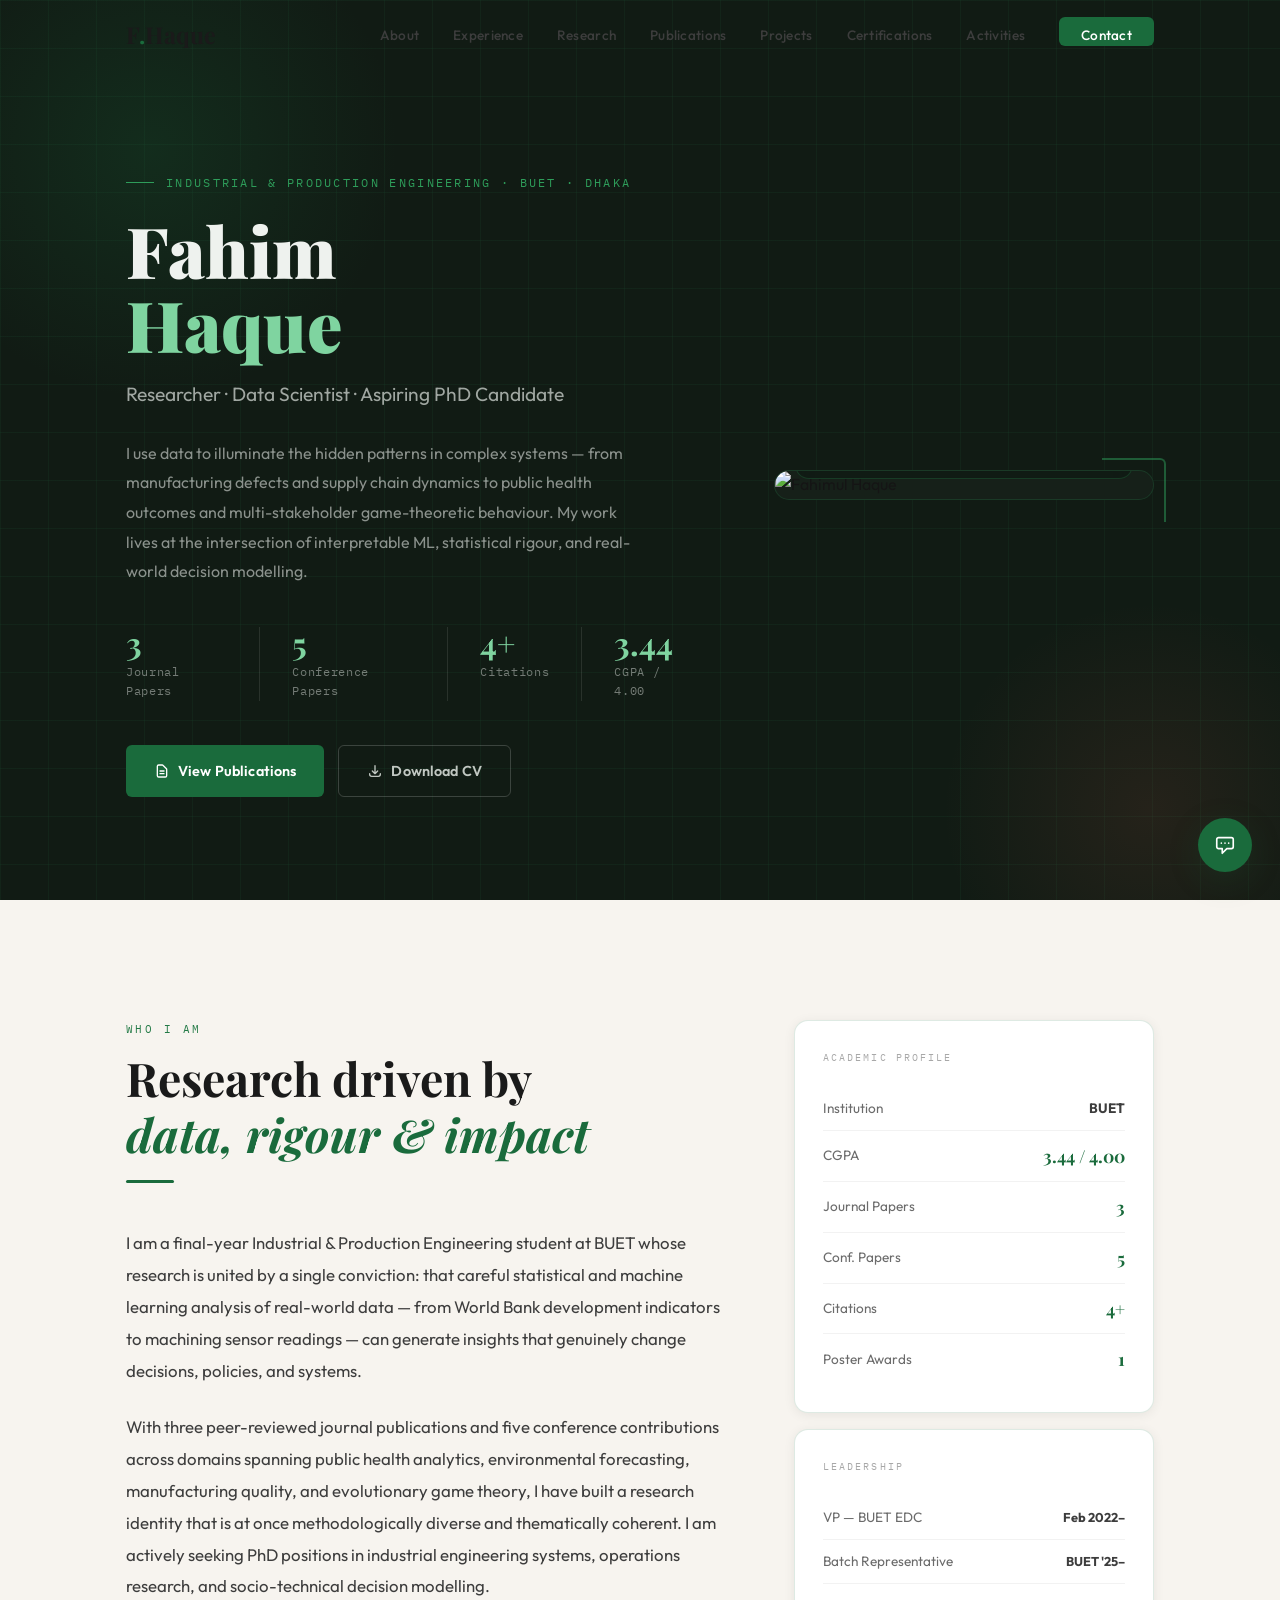
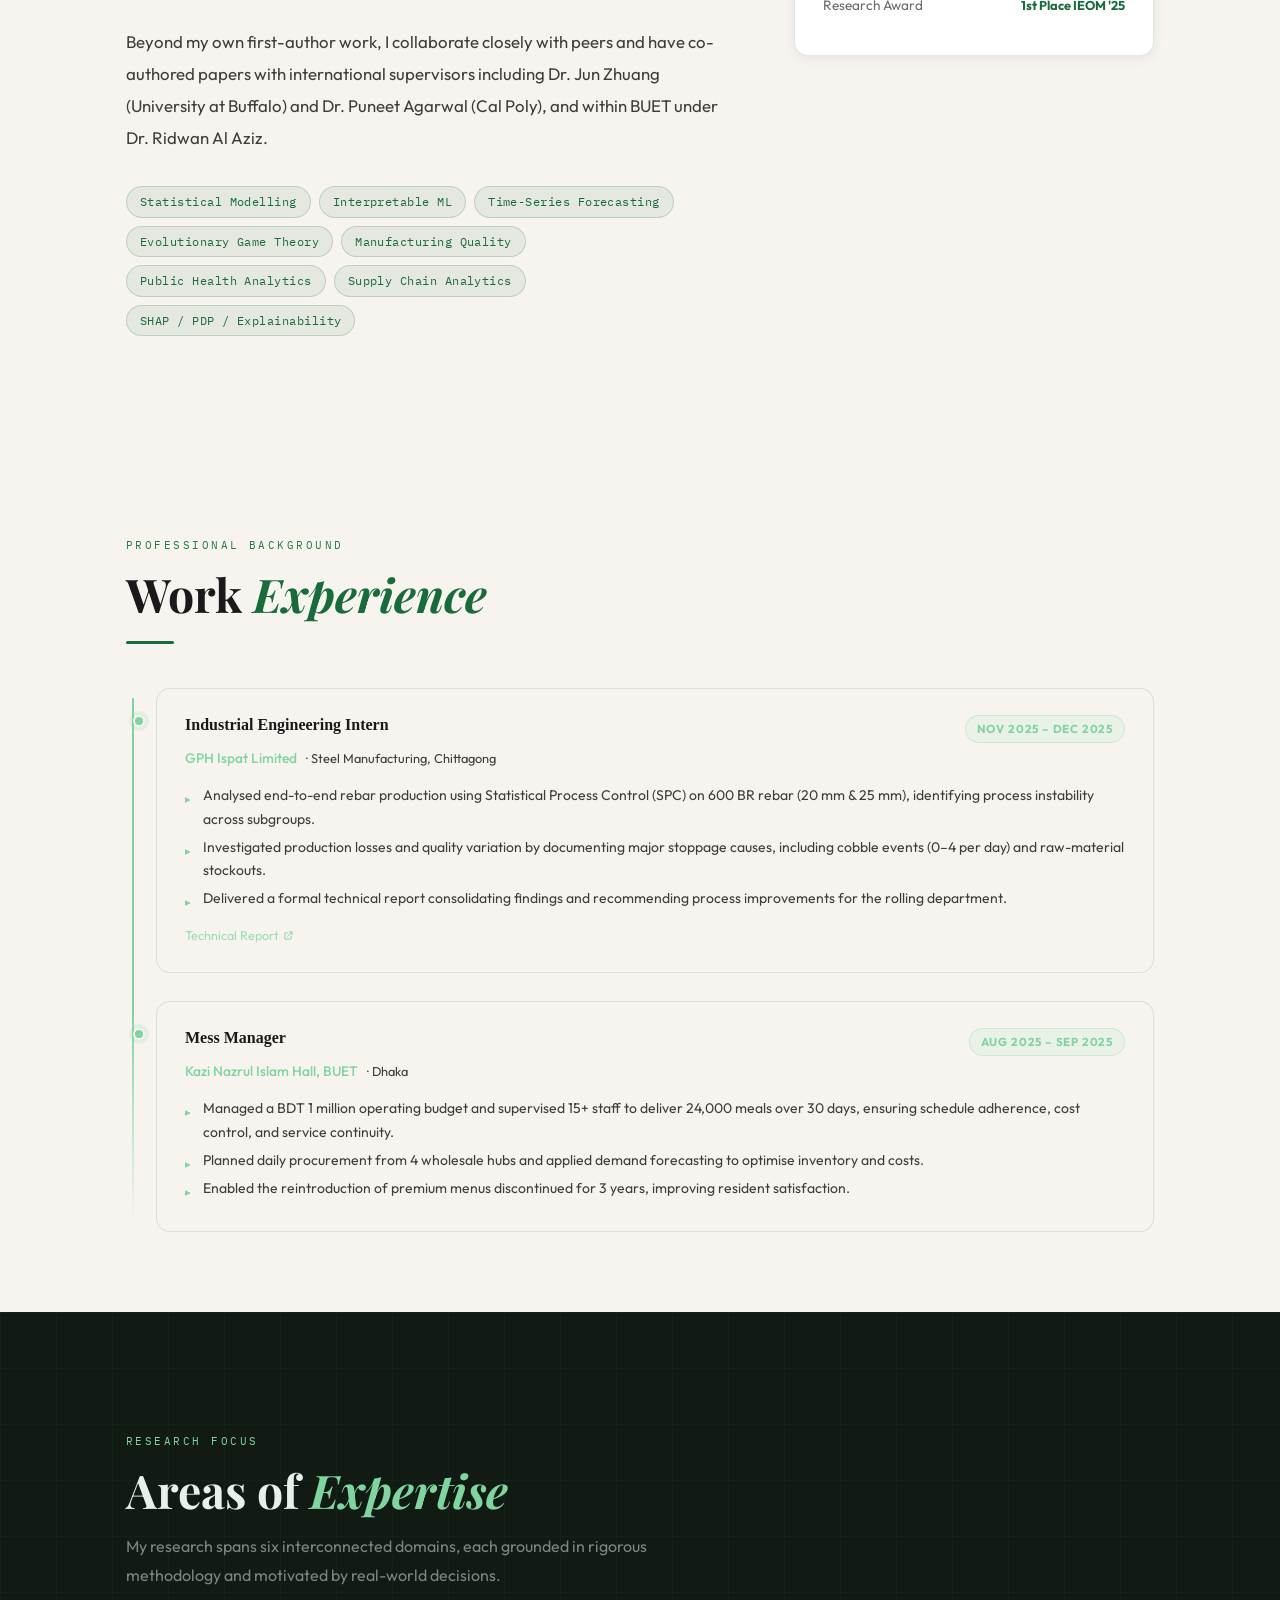
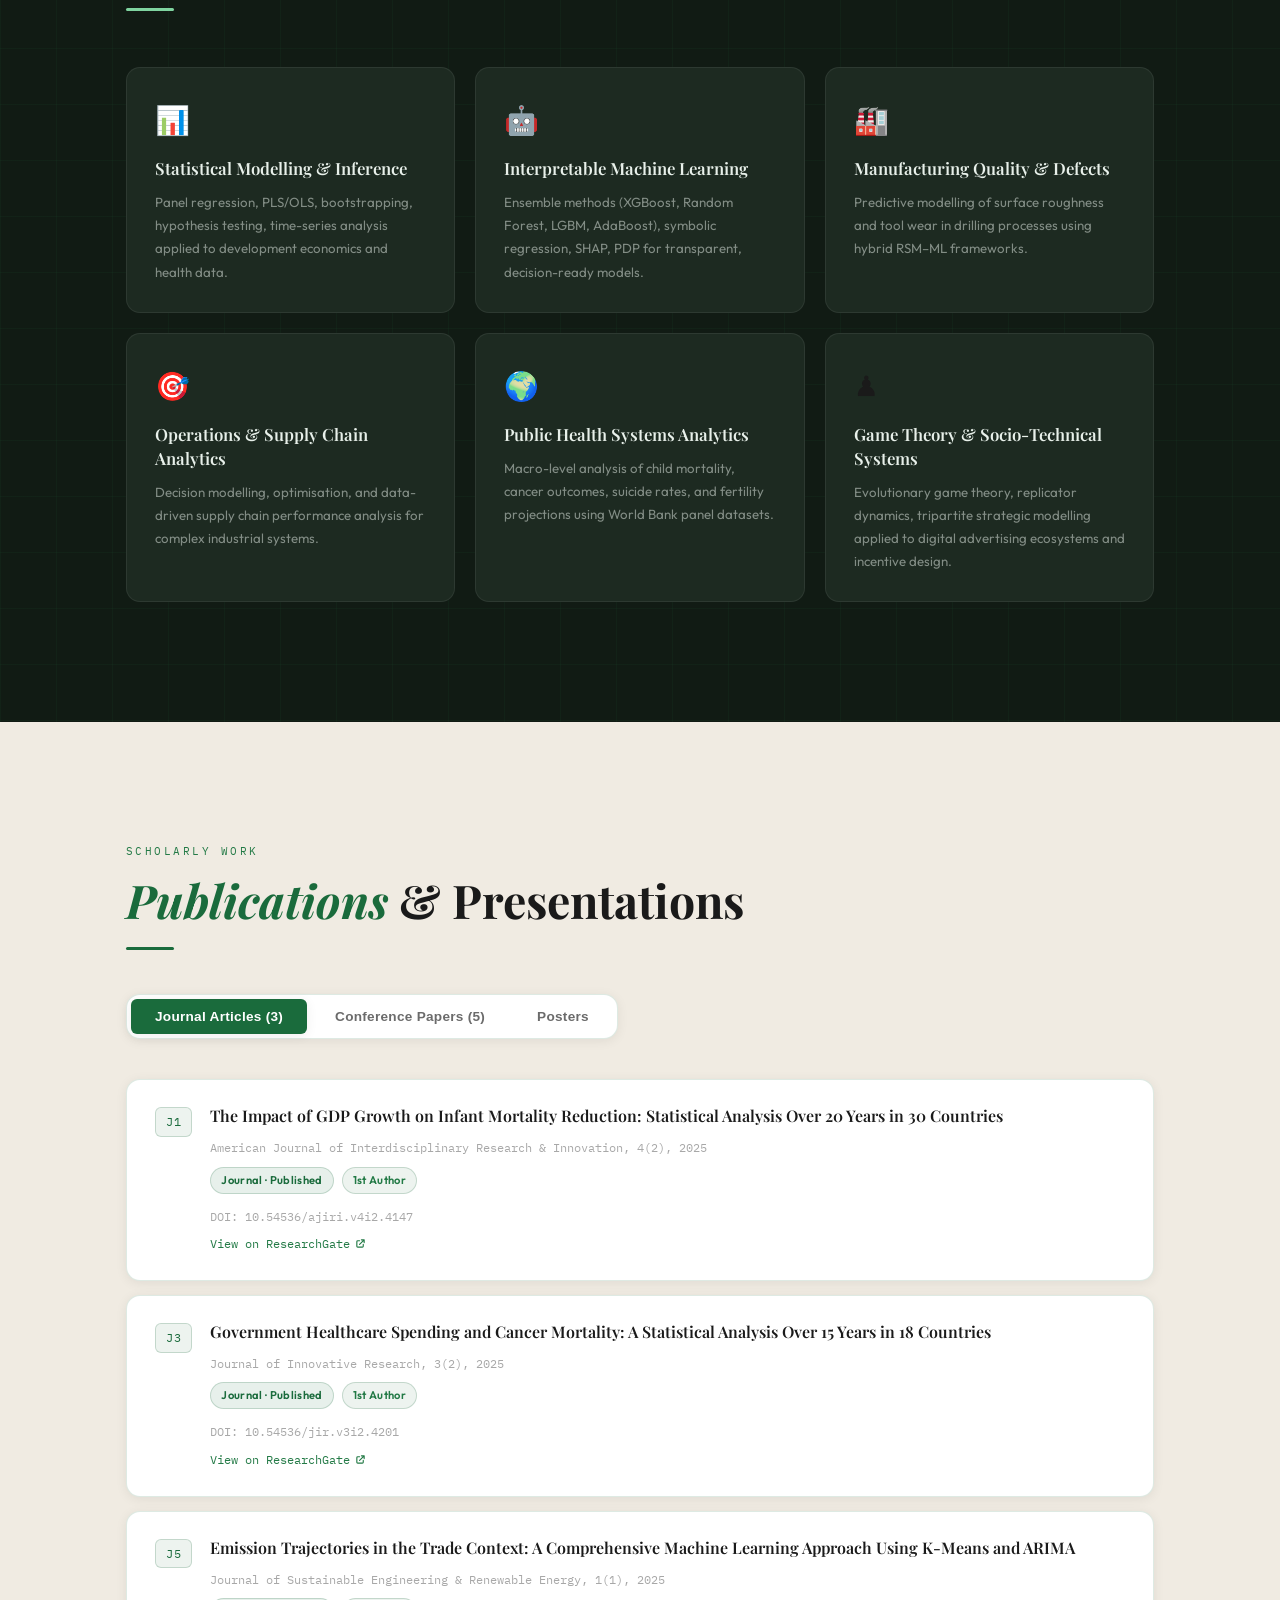
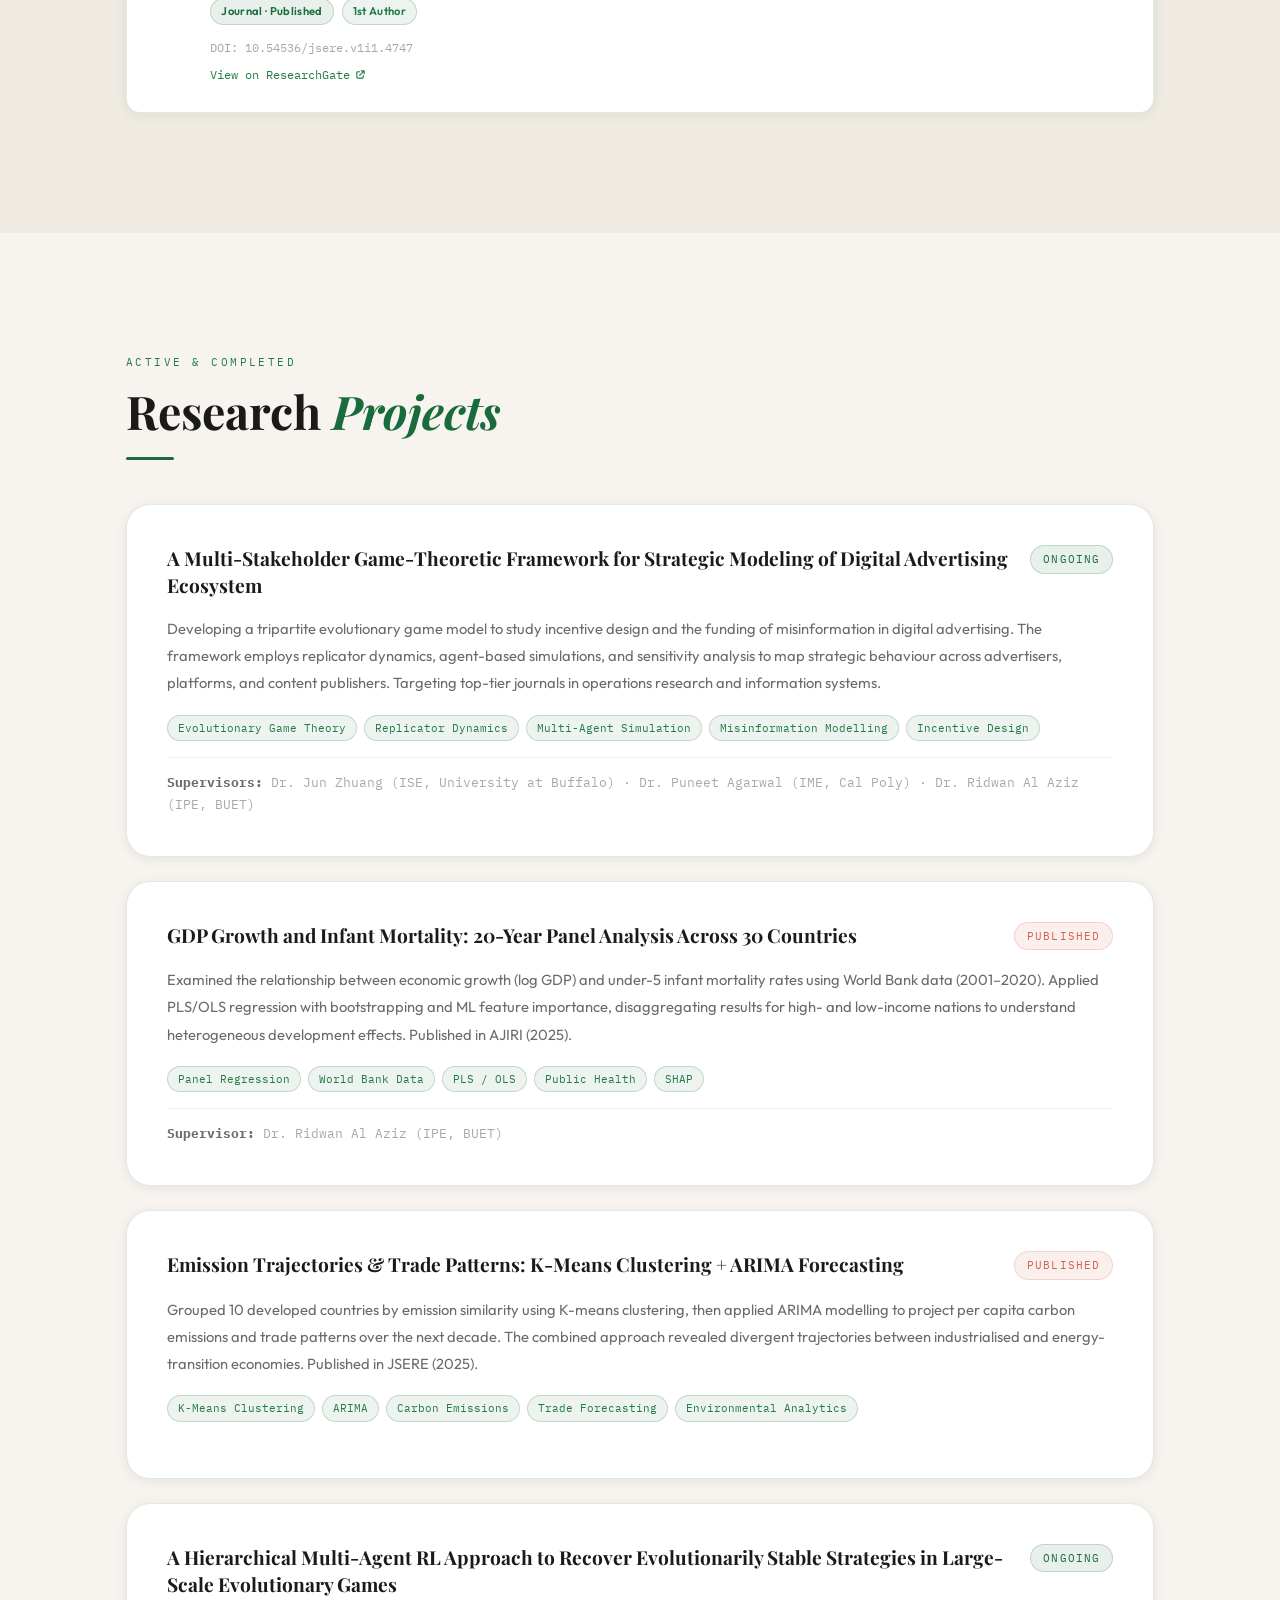
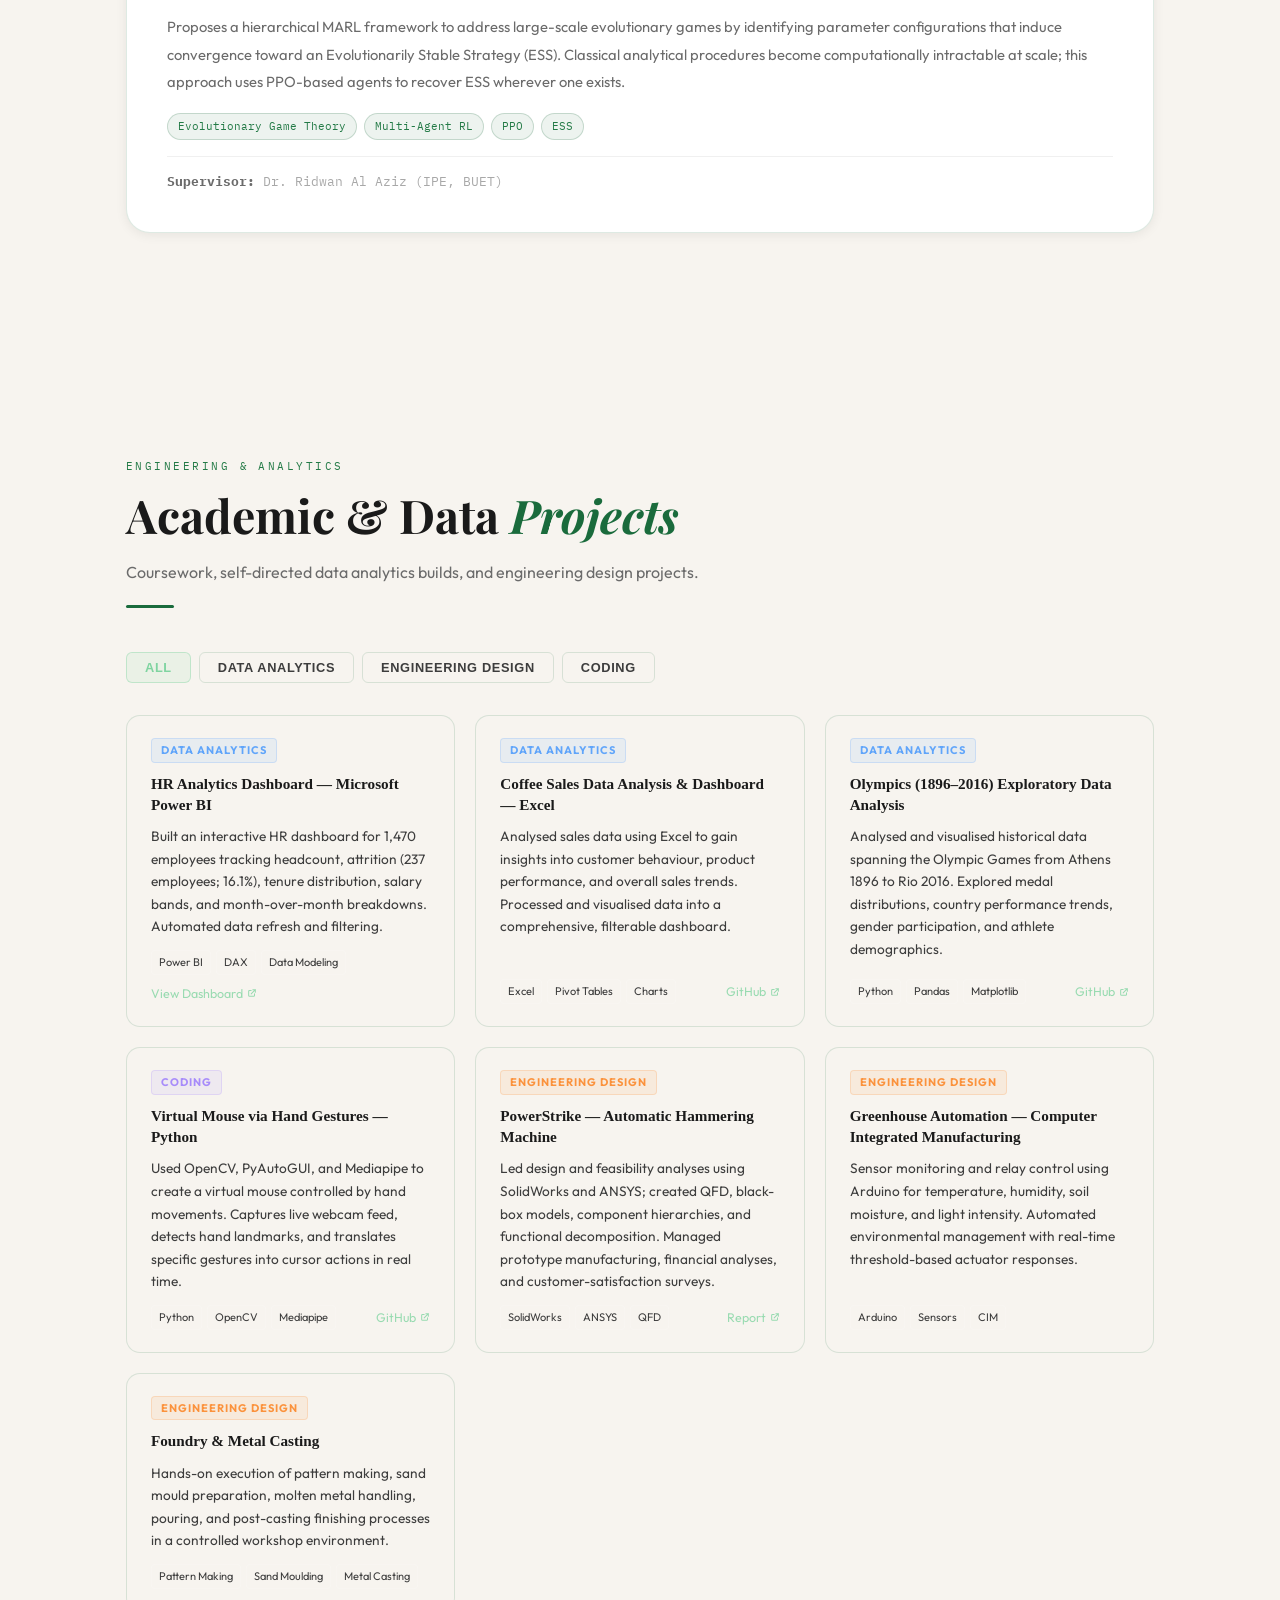
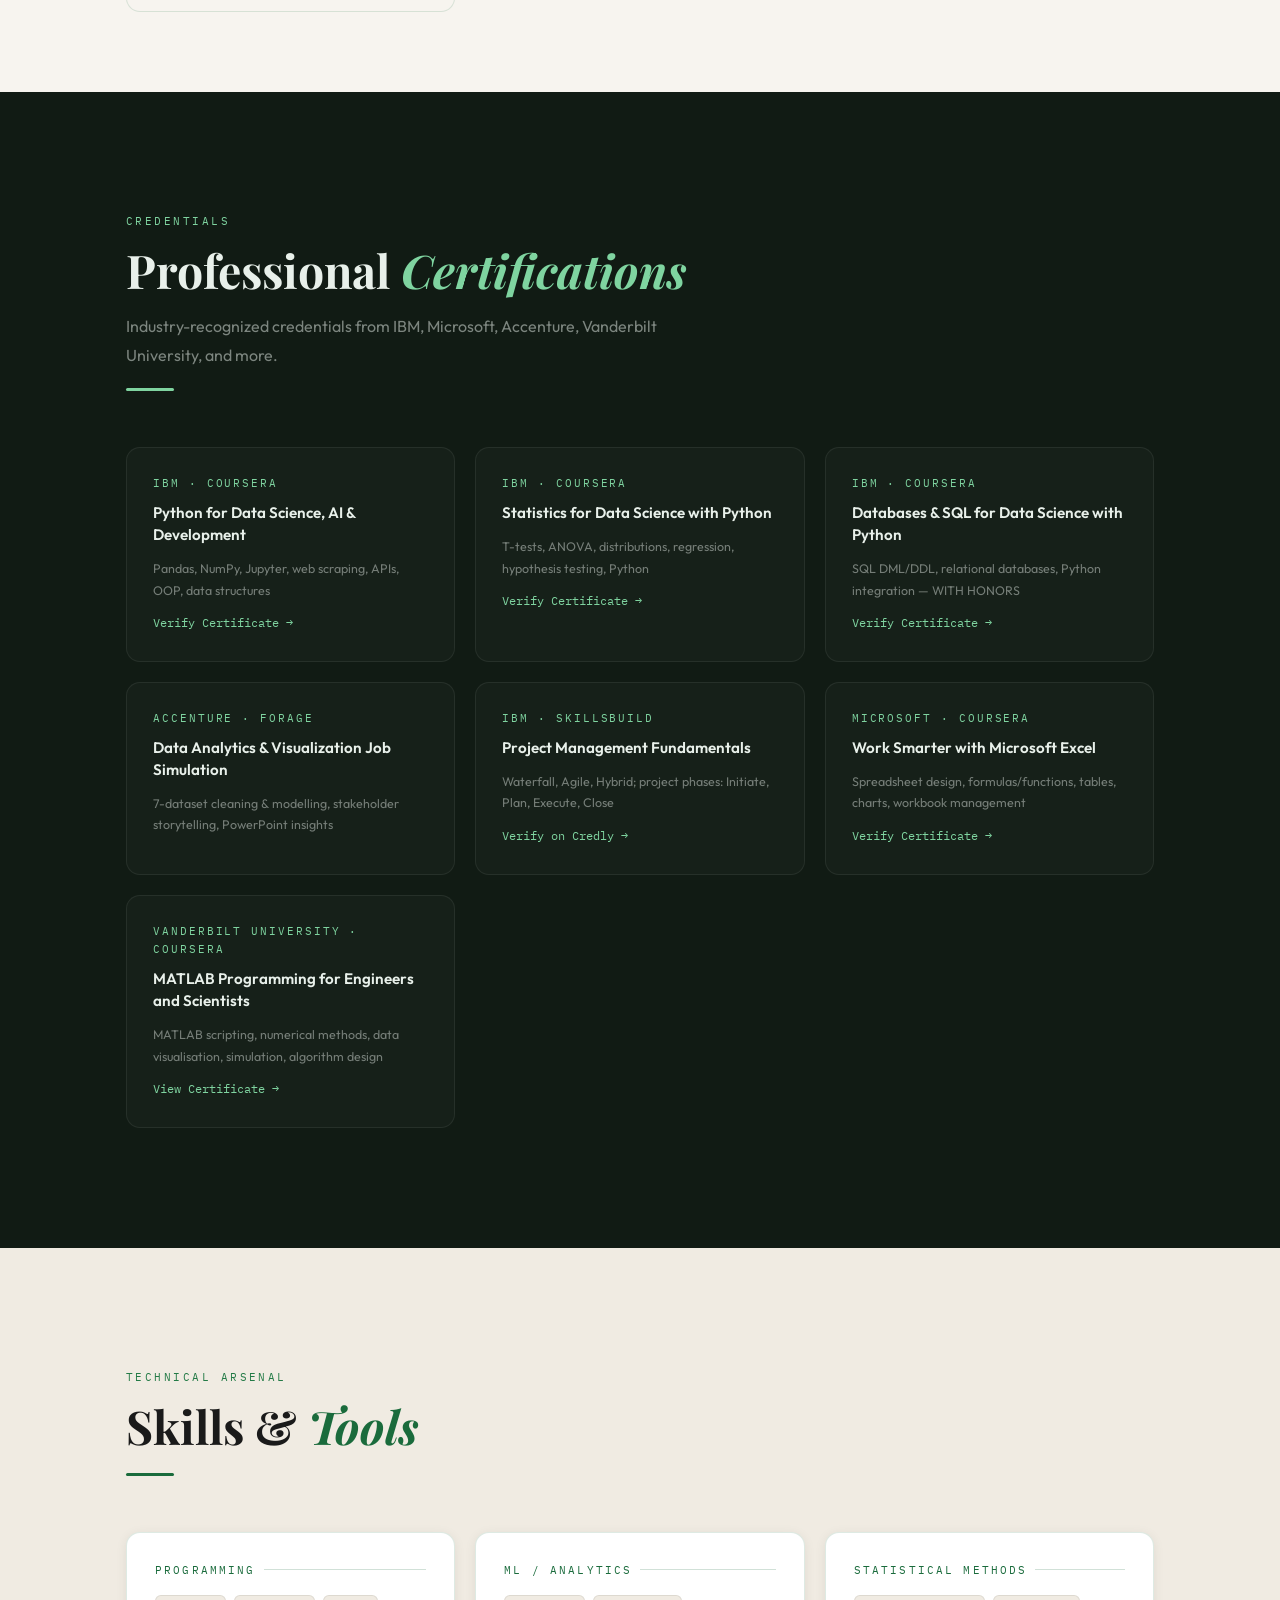
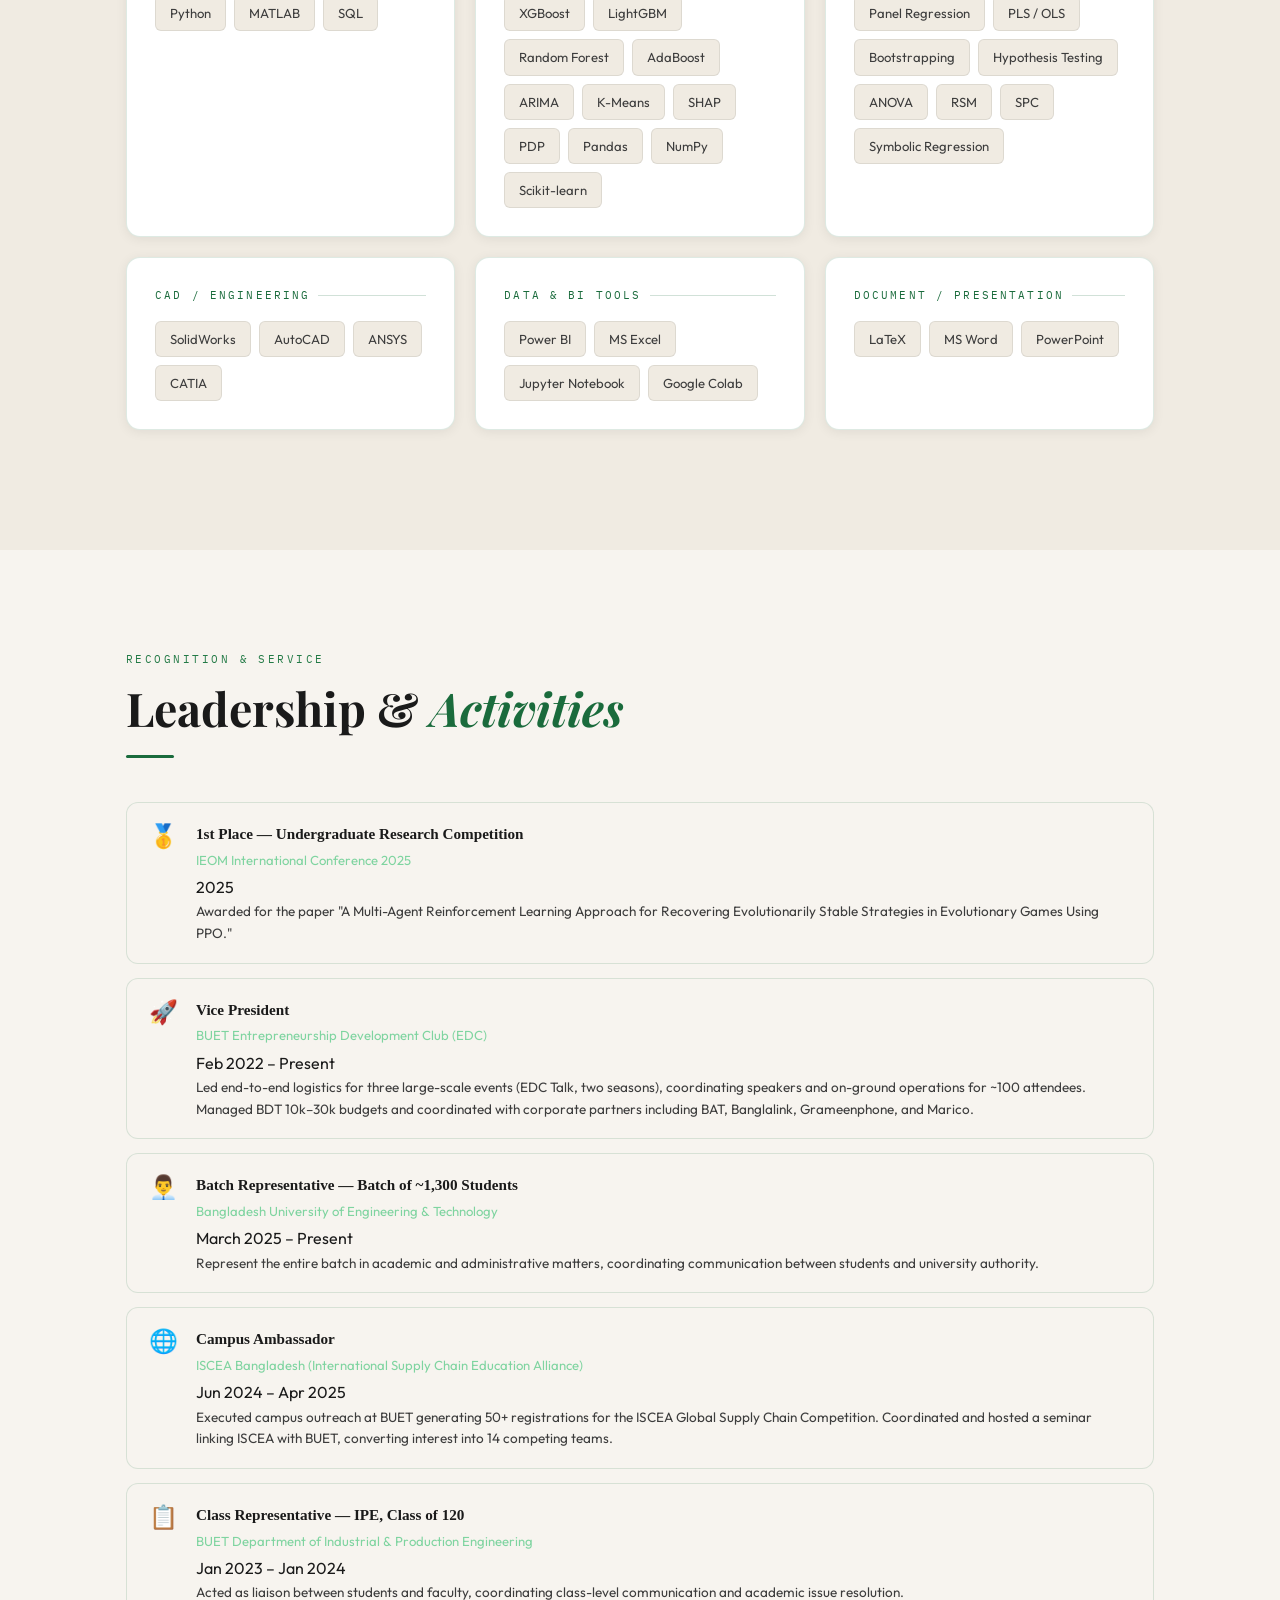
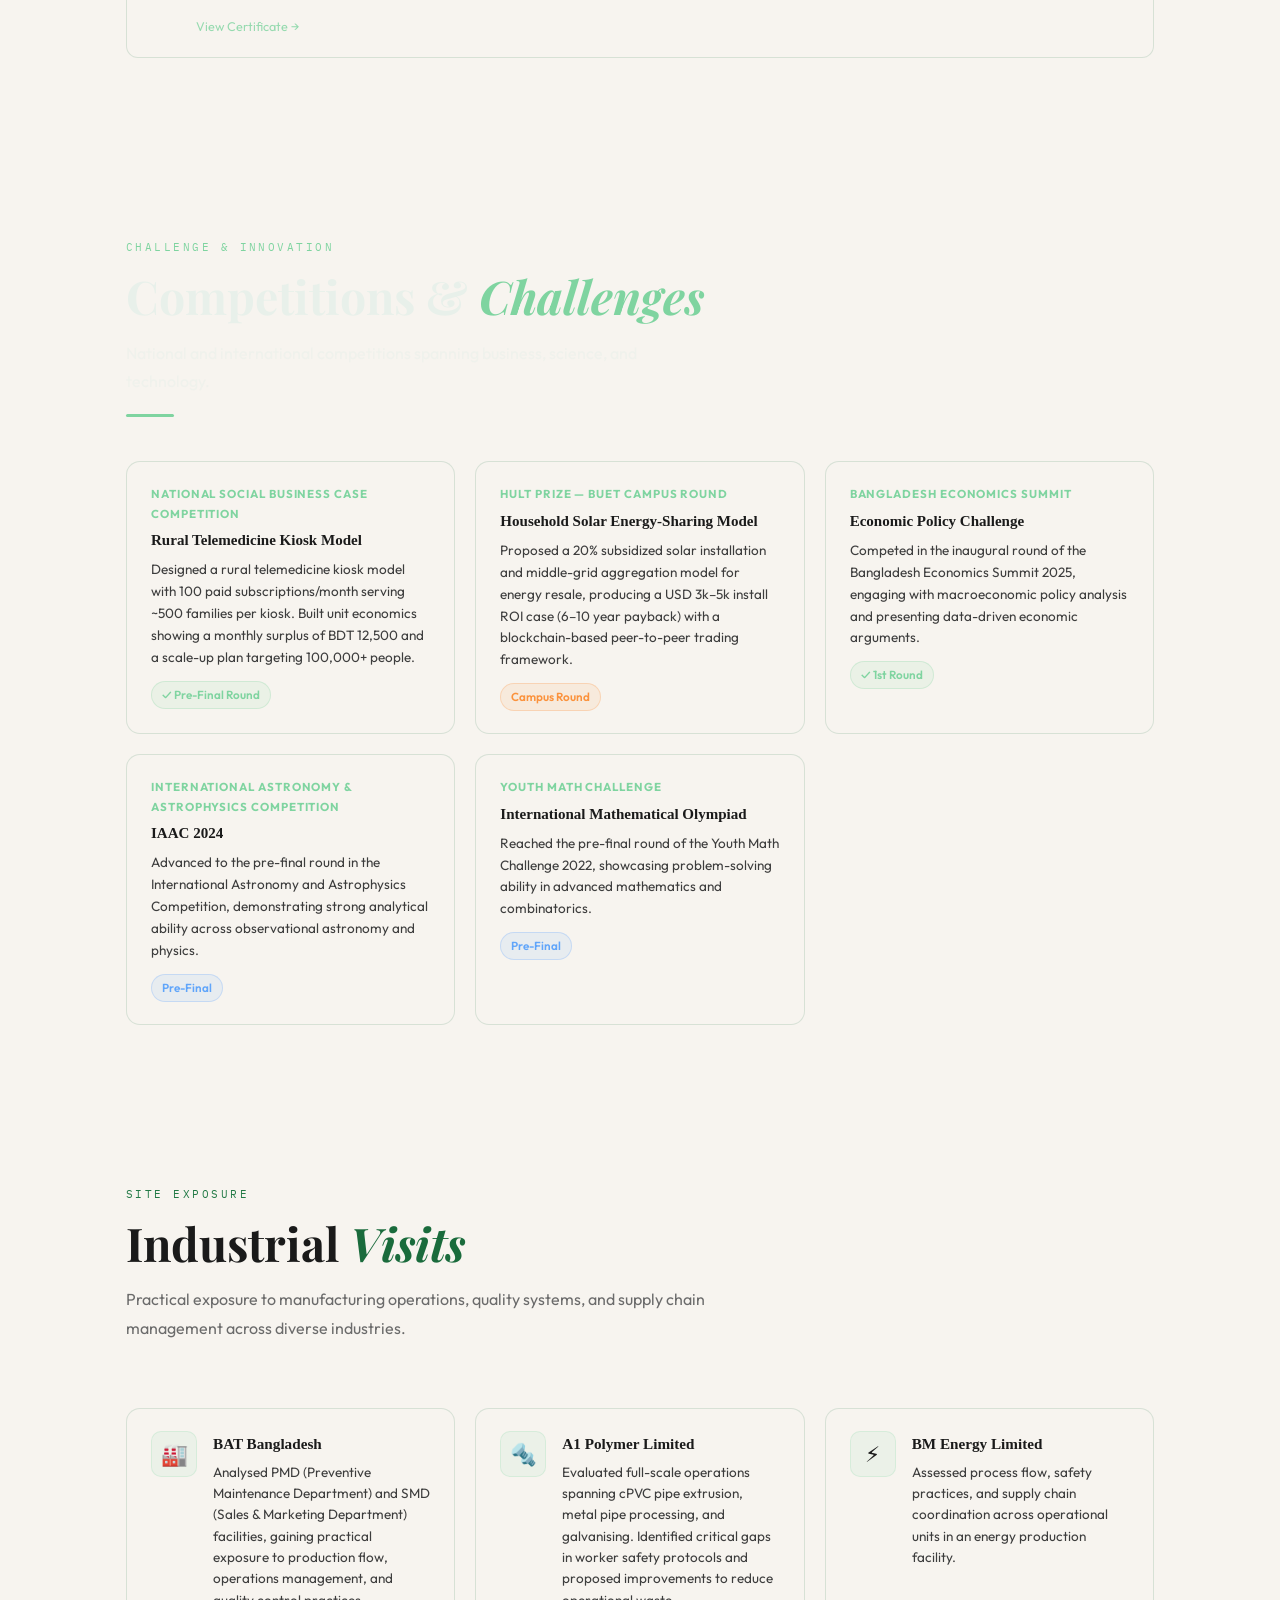
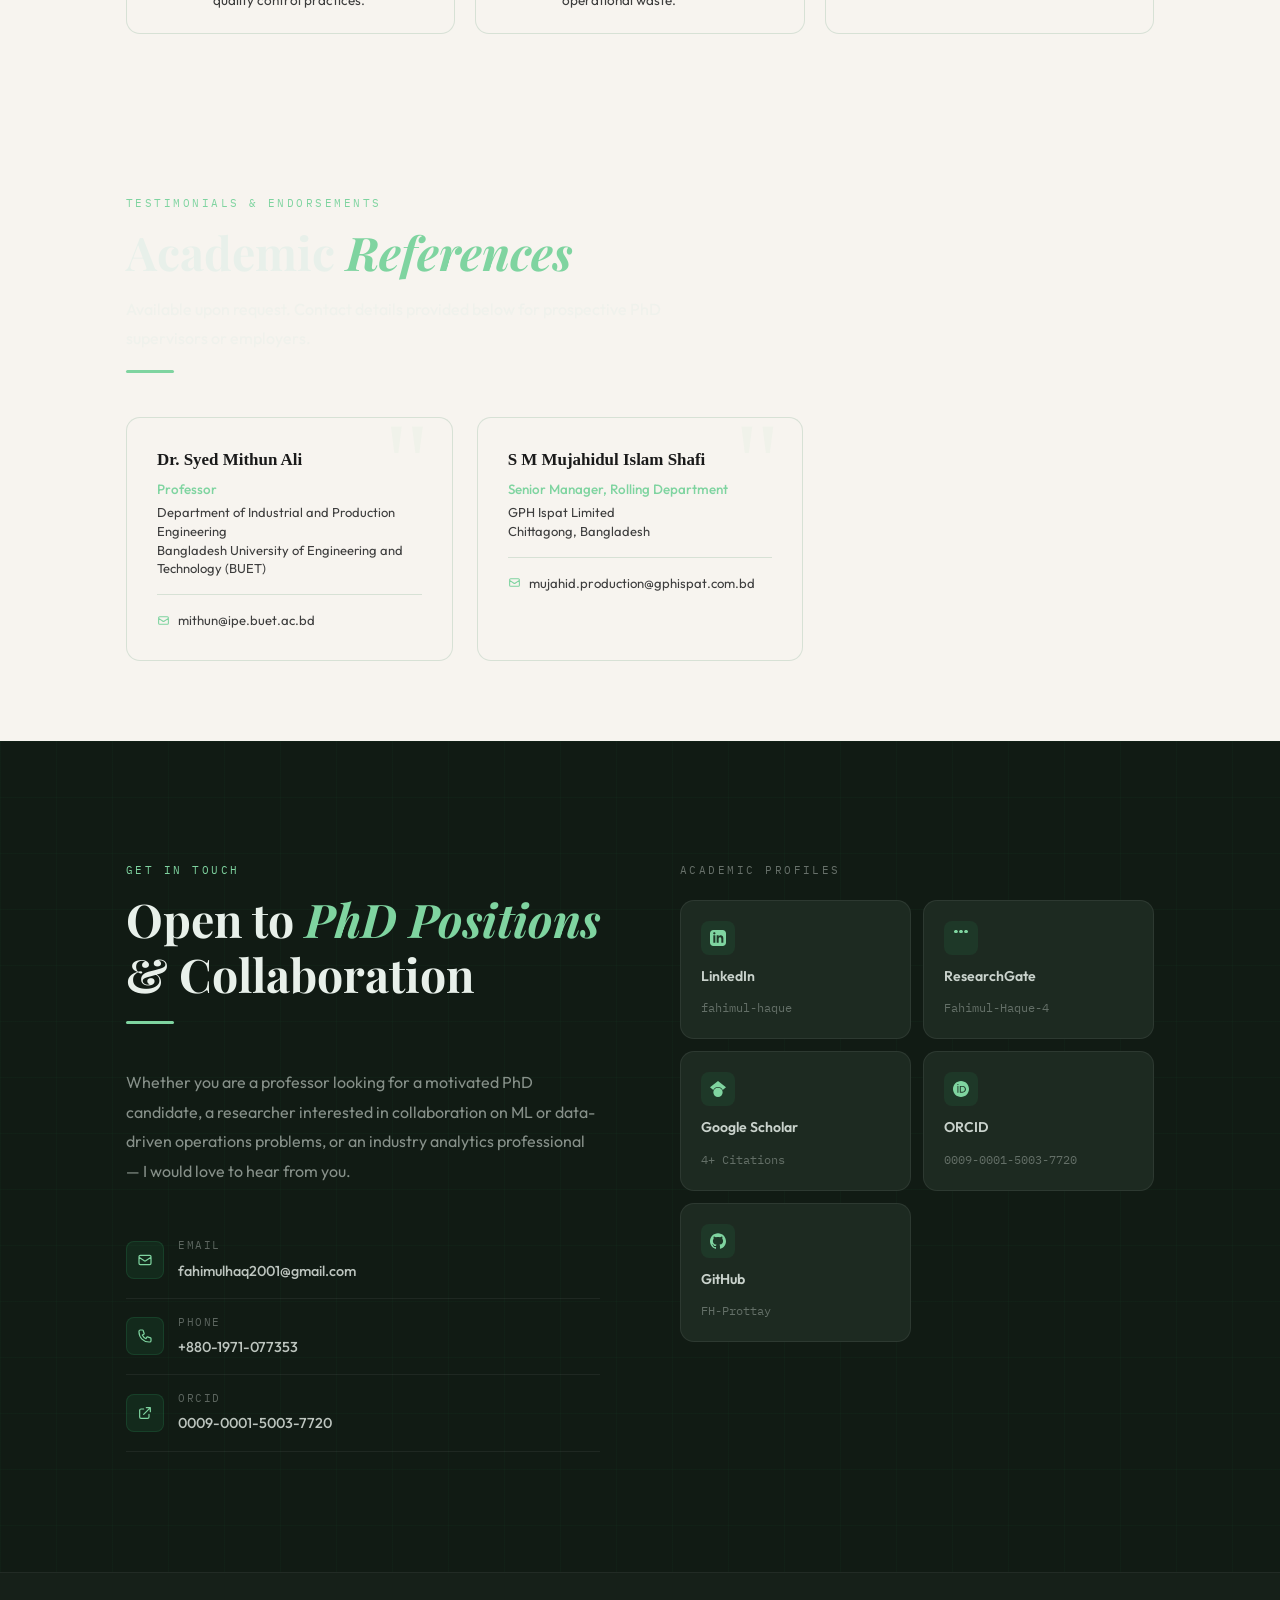
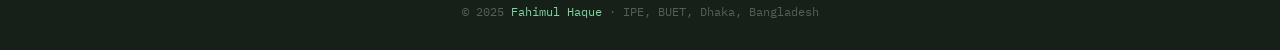
==== commit 63c5d8ea: "Update index.html" ====
--- a/index.html
+++ b/index.html
@@ -509,7 +509,7 @@
     <div class="hero-text">
       <p class="hero-eyebrow">Industrial &amp; Production Engineering · BUET · Dhaka</p>
       <h1 class="hero-name">
-        Fahimul
+        Fahim
         <em>Haque</em>
       </h1>
       <p class="hero-role">Researcher · Data Scientist · Aspiring PhD Candidate</p>
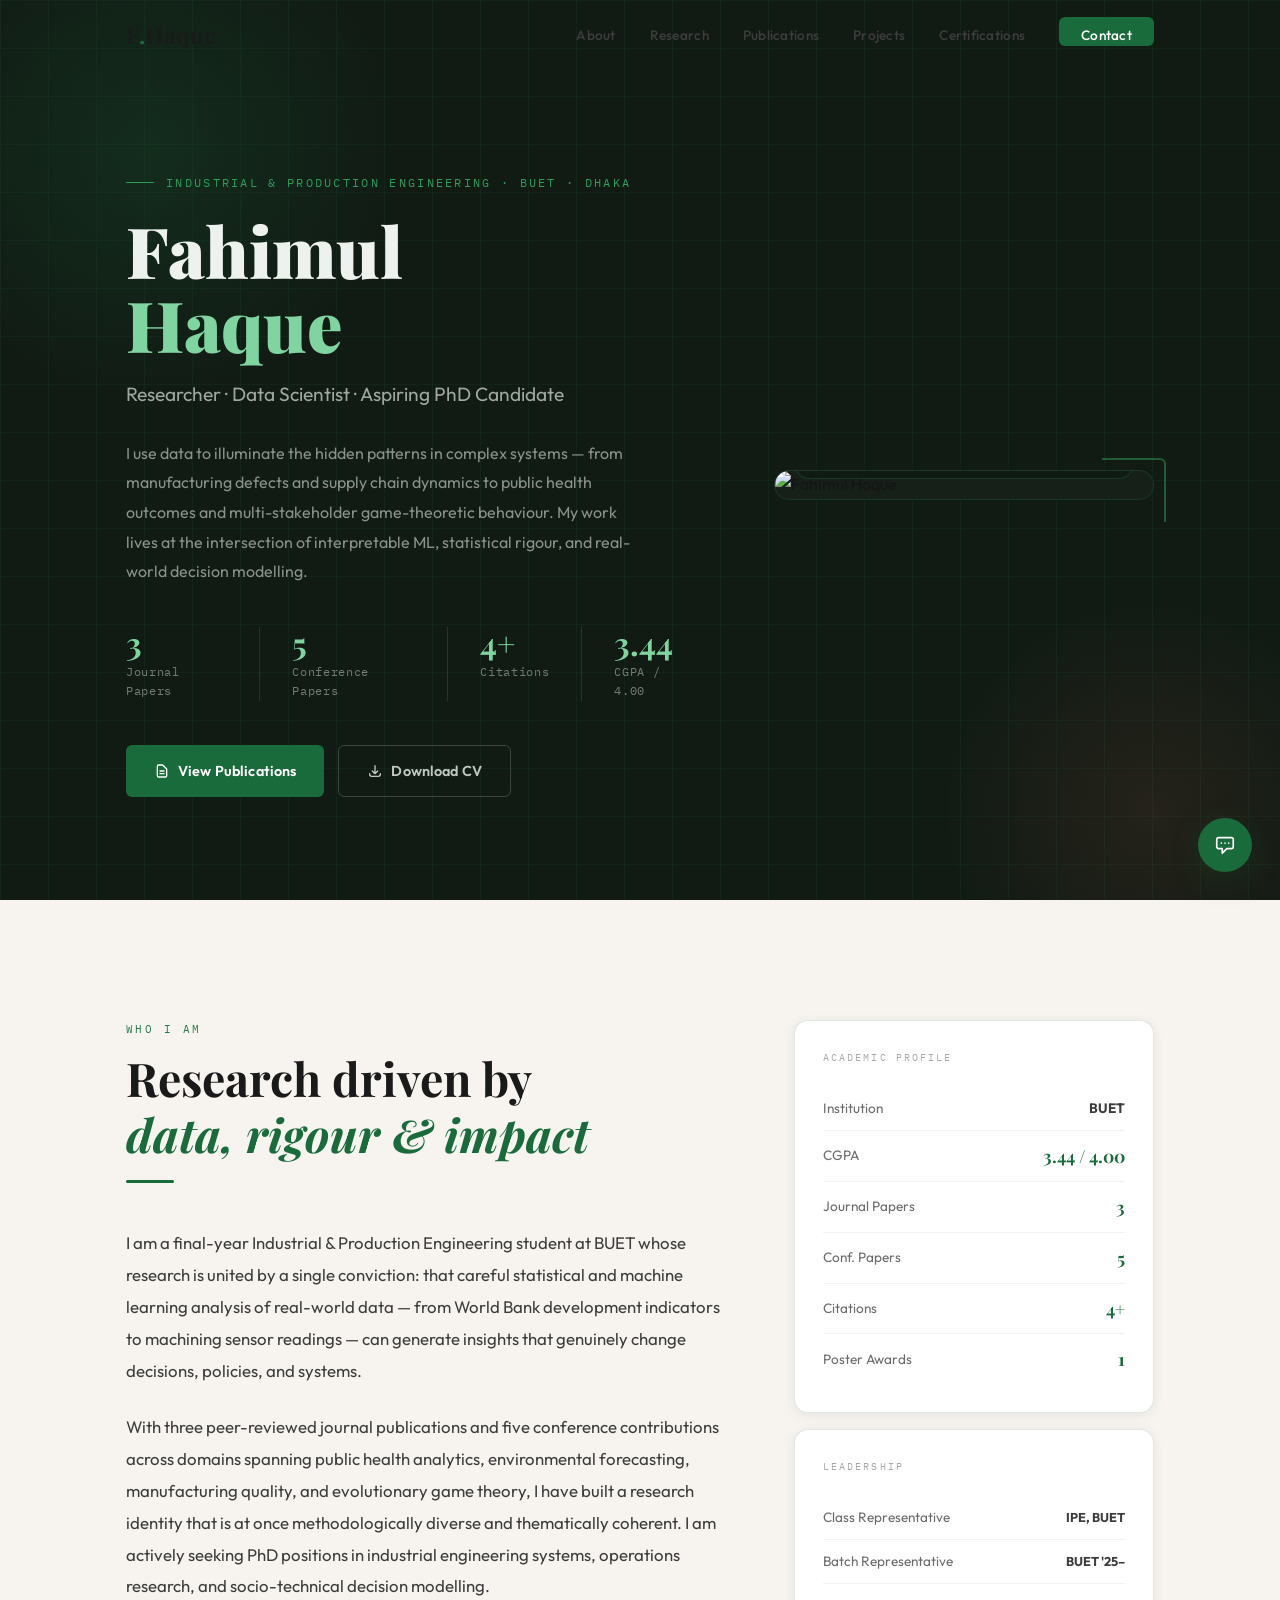
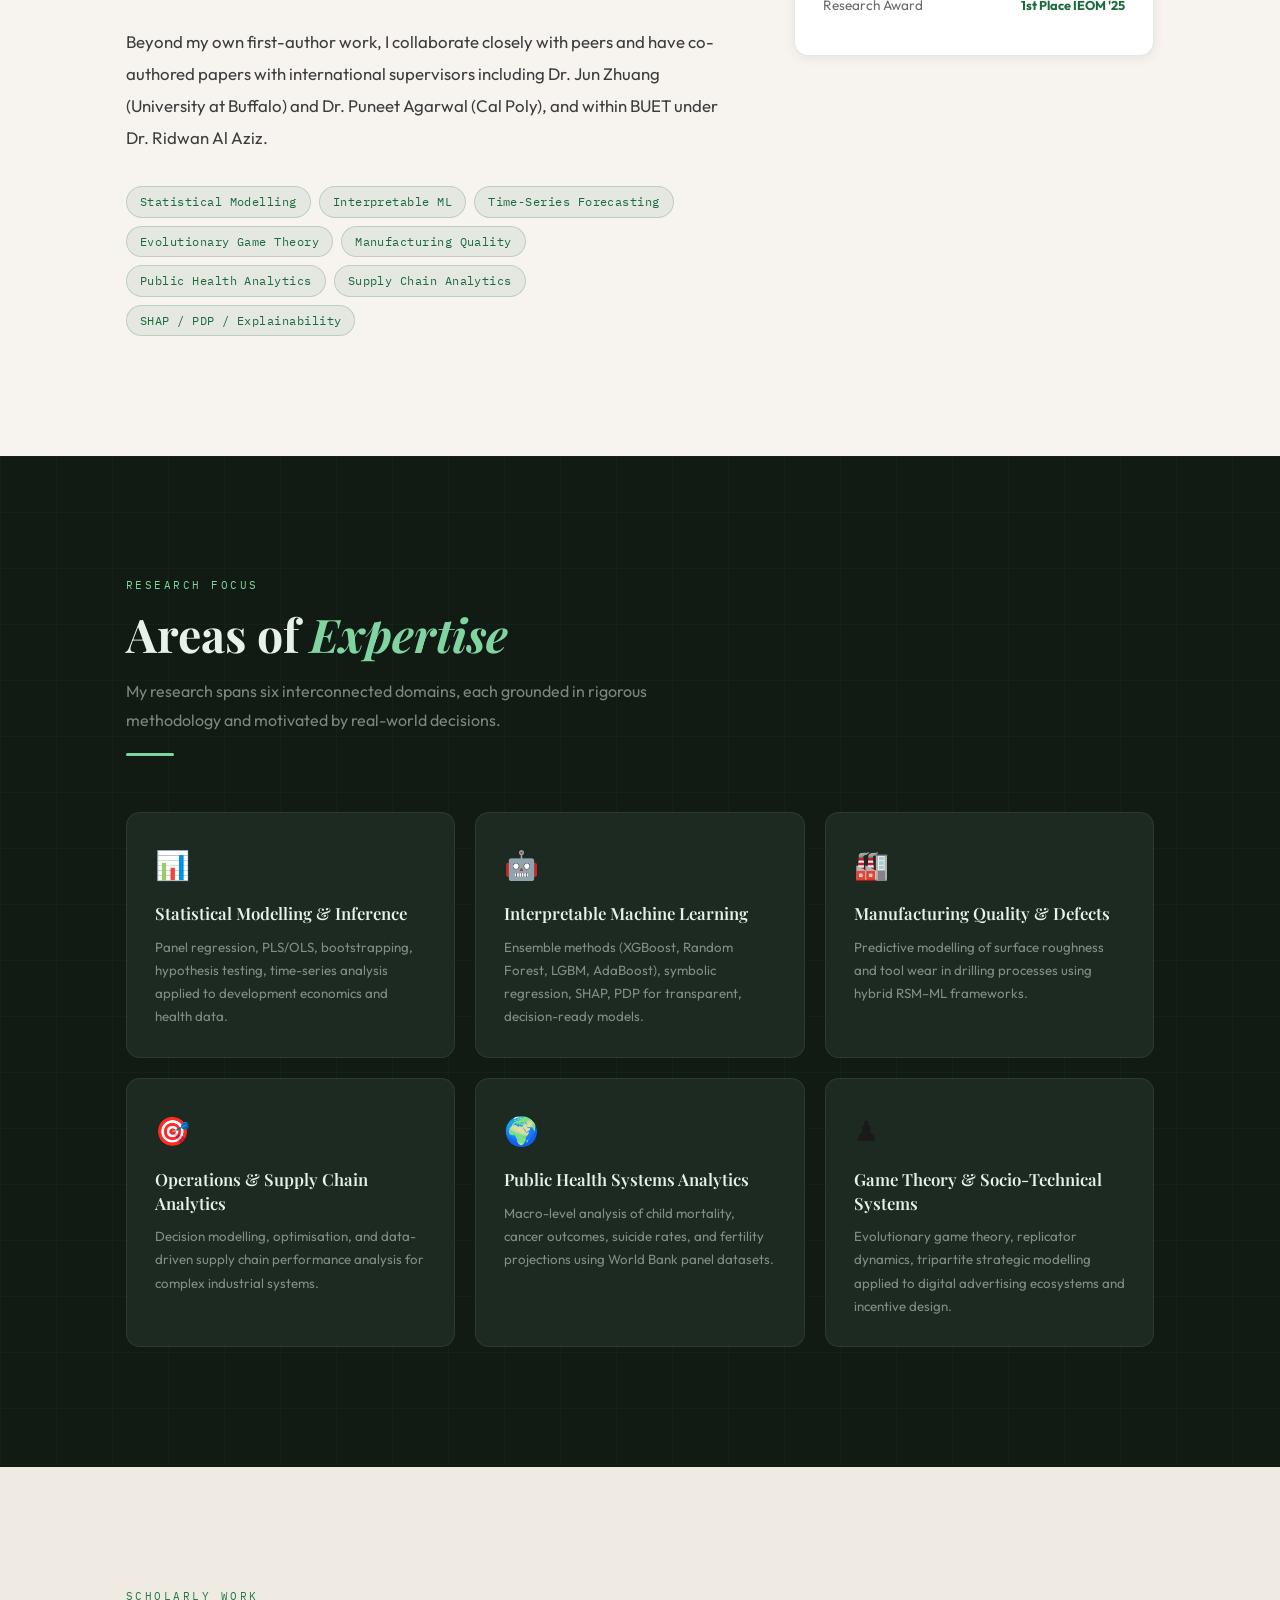
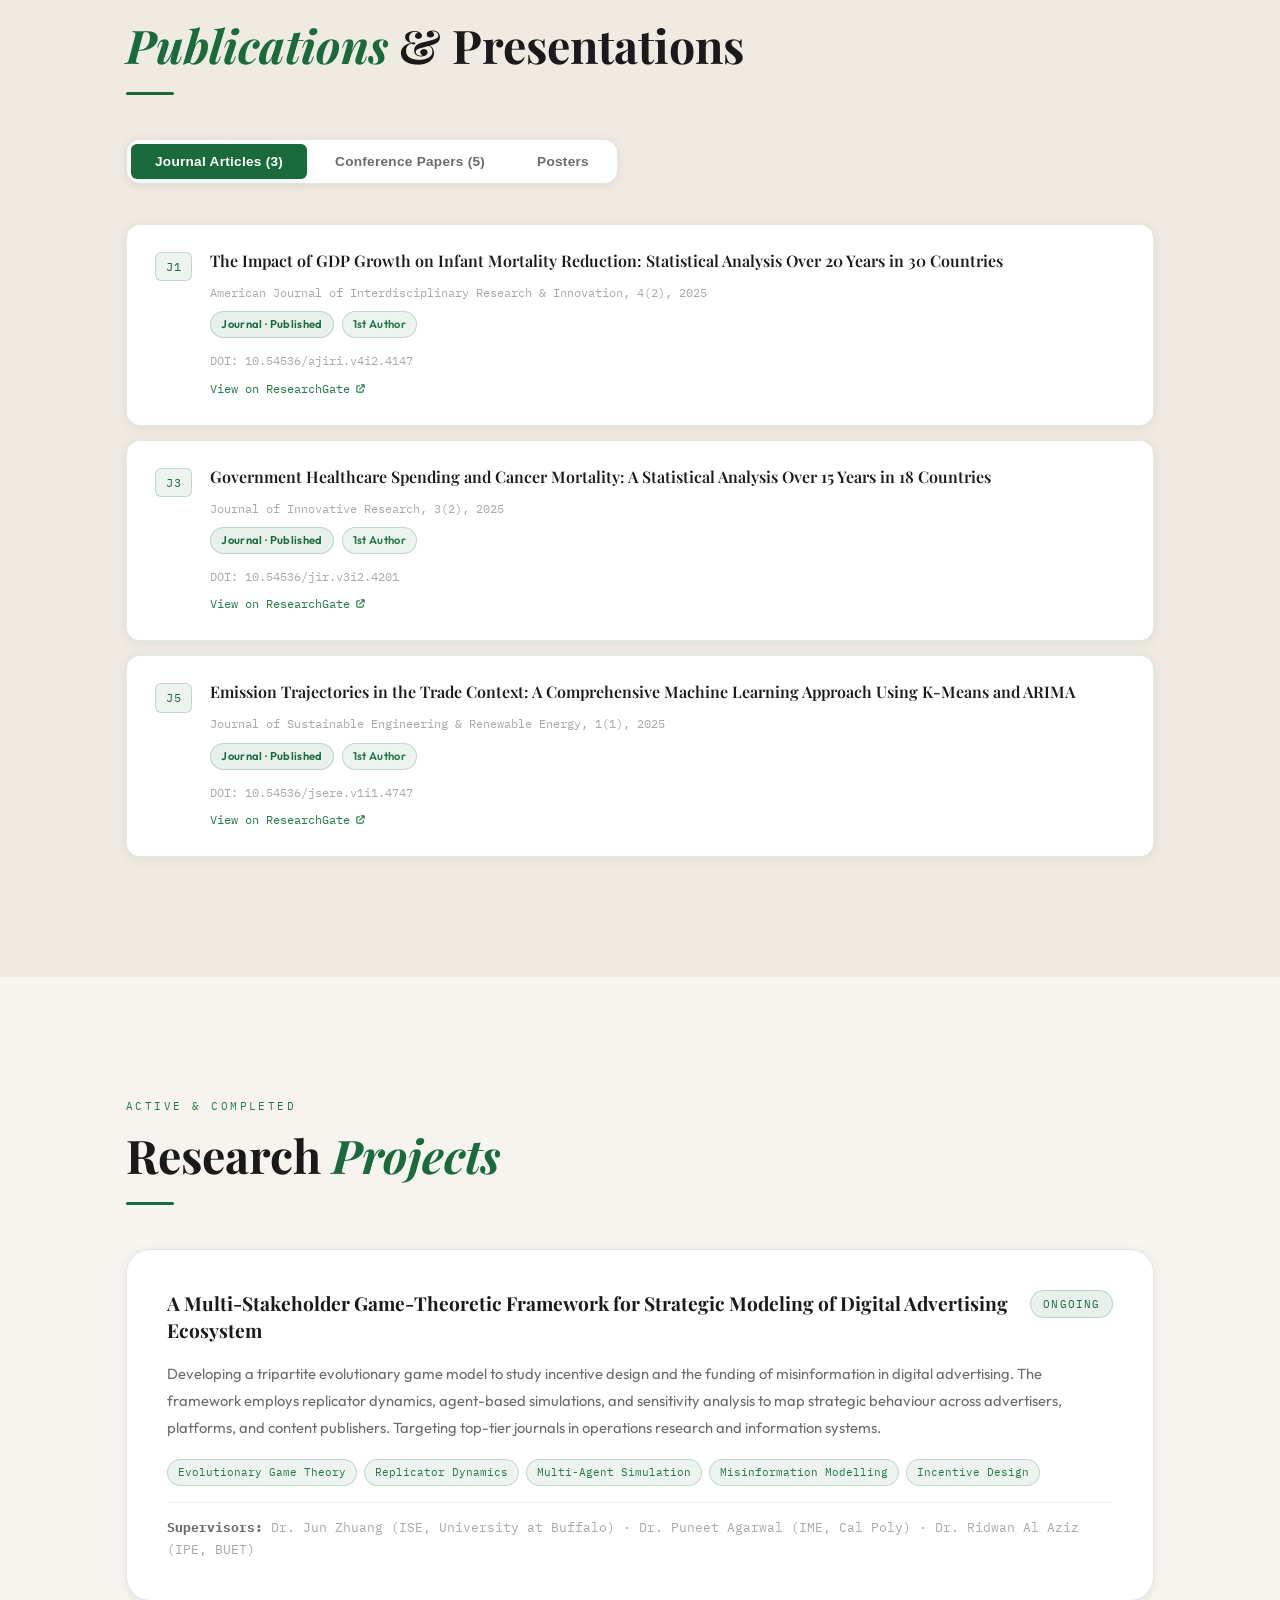
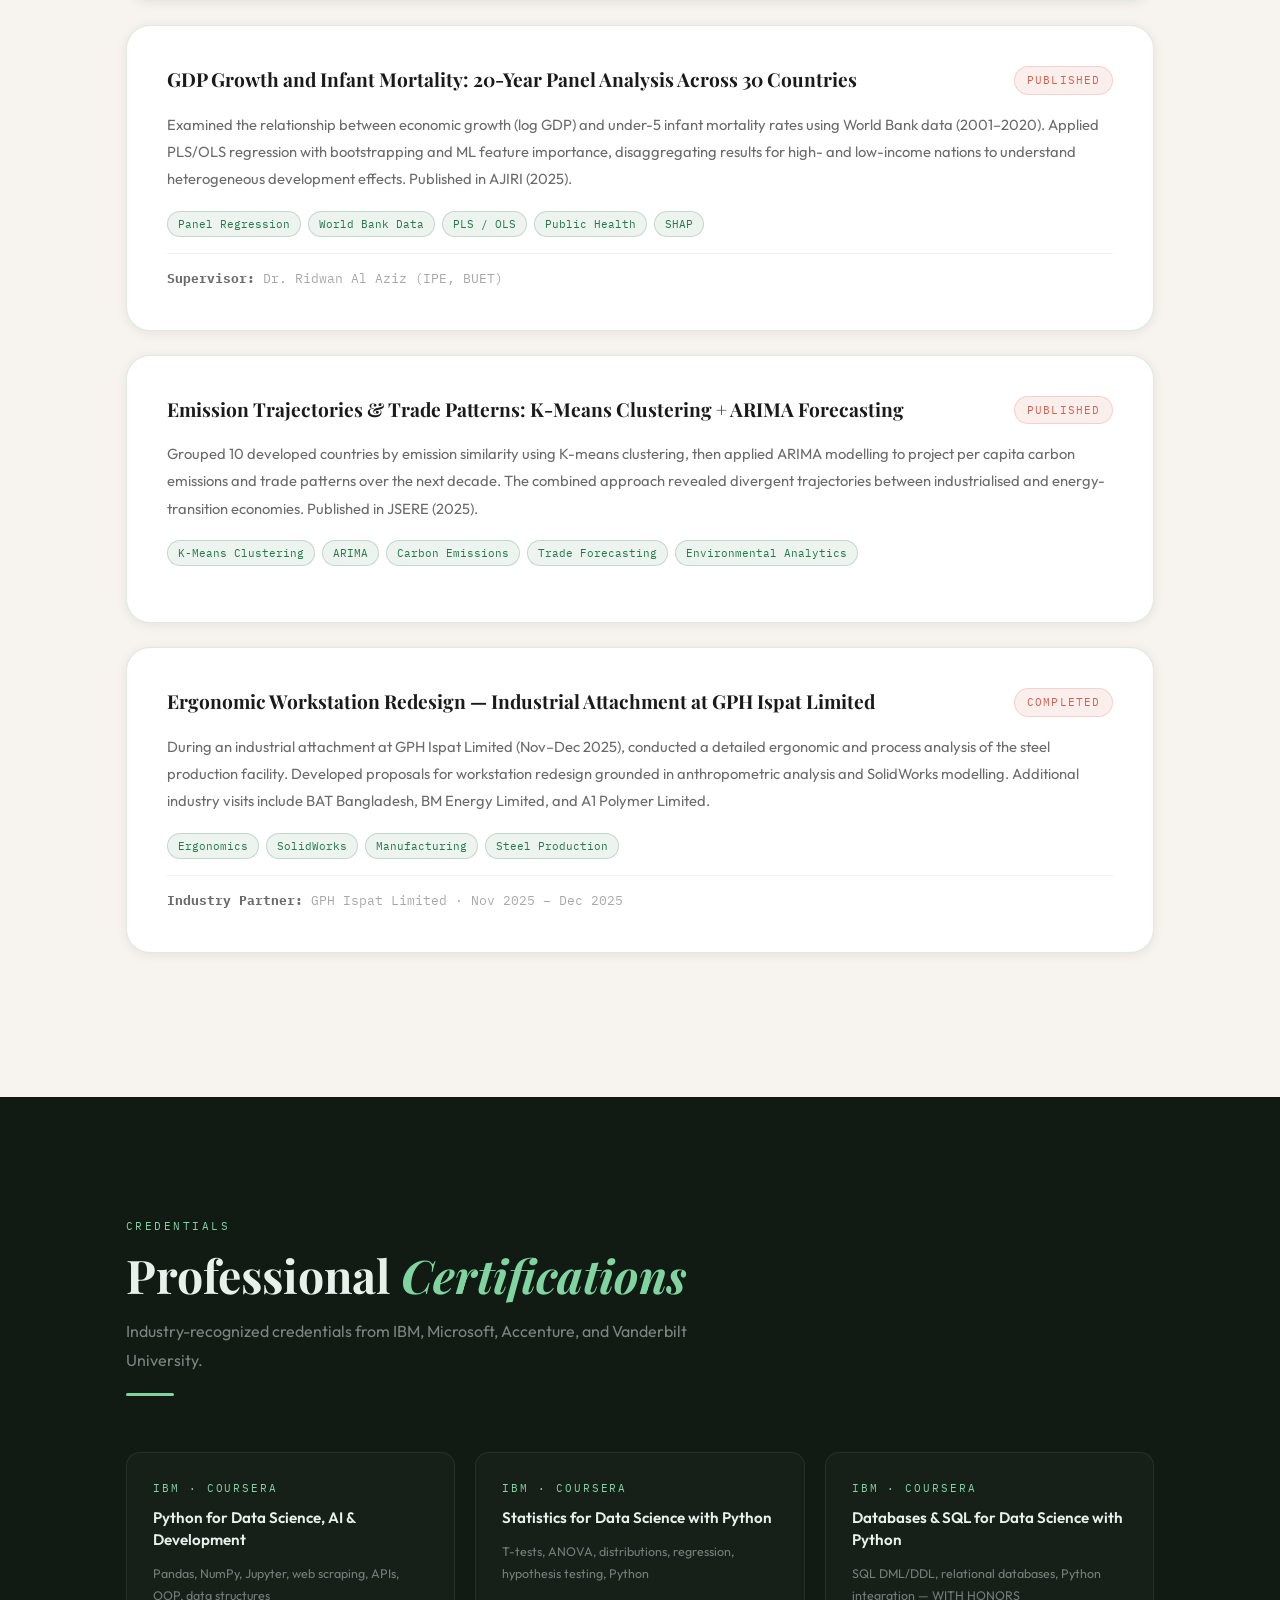
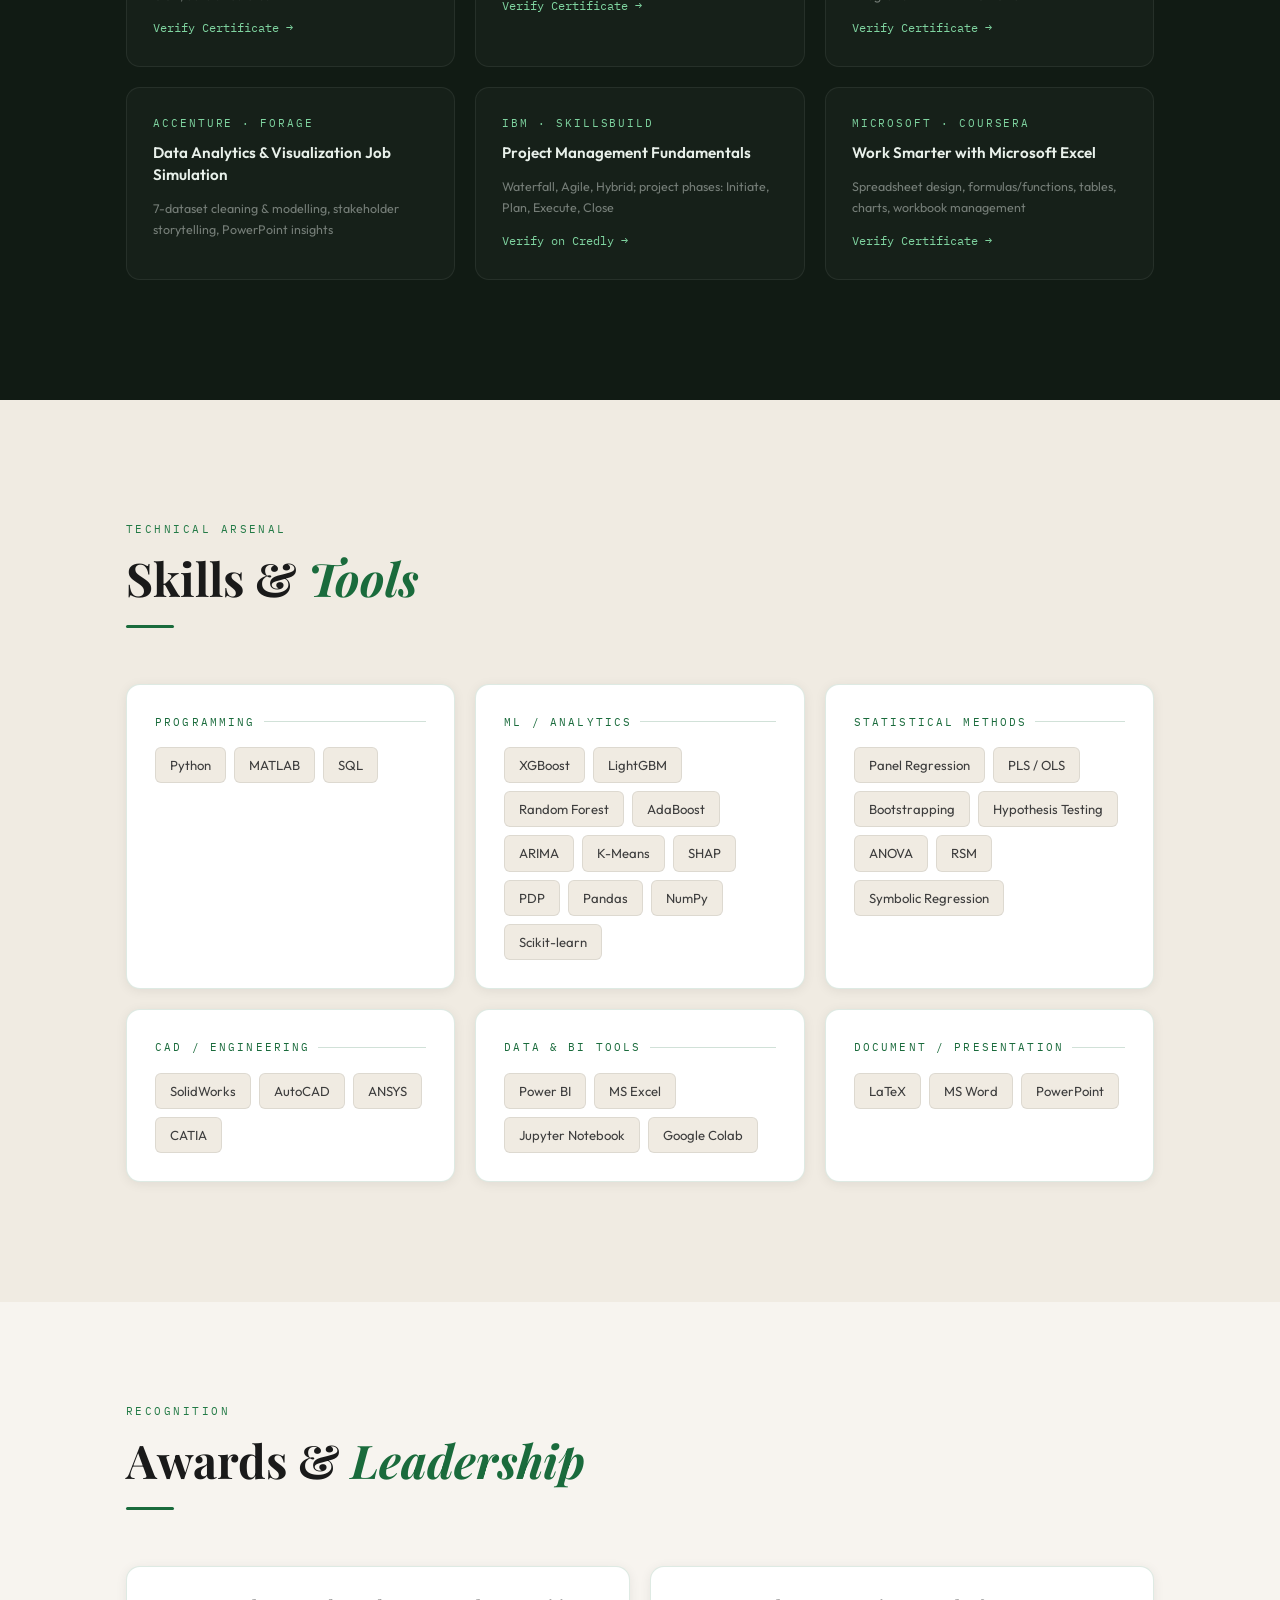
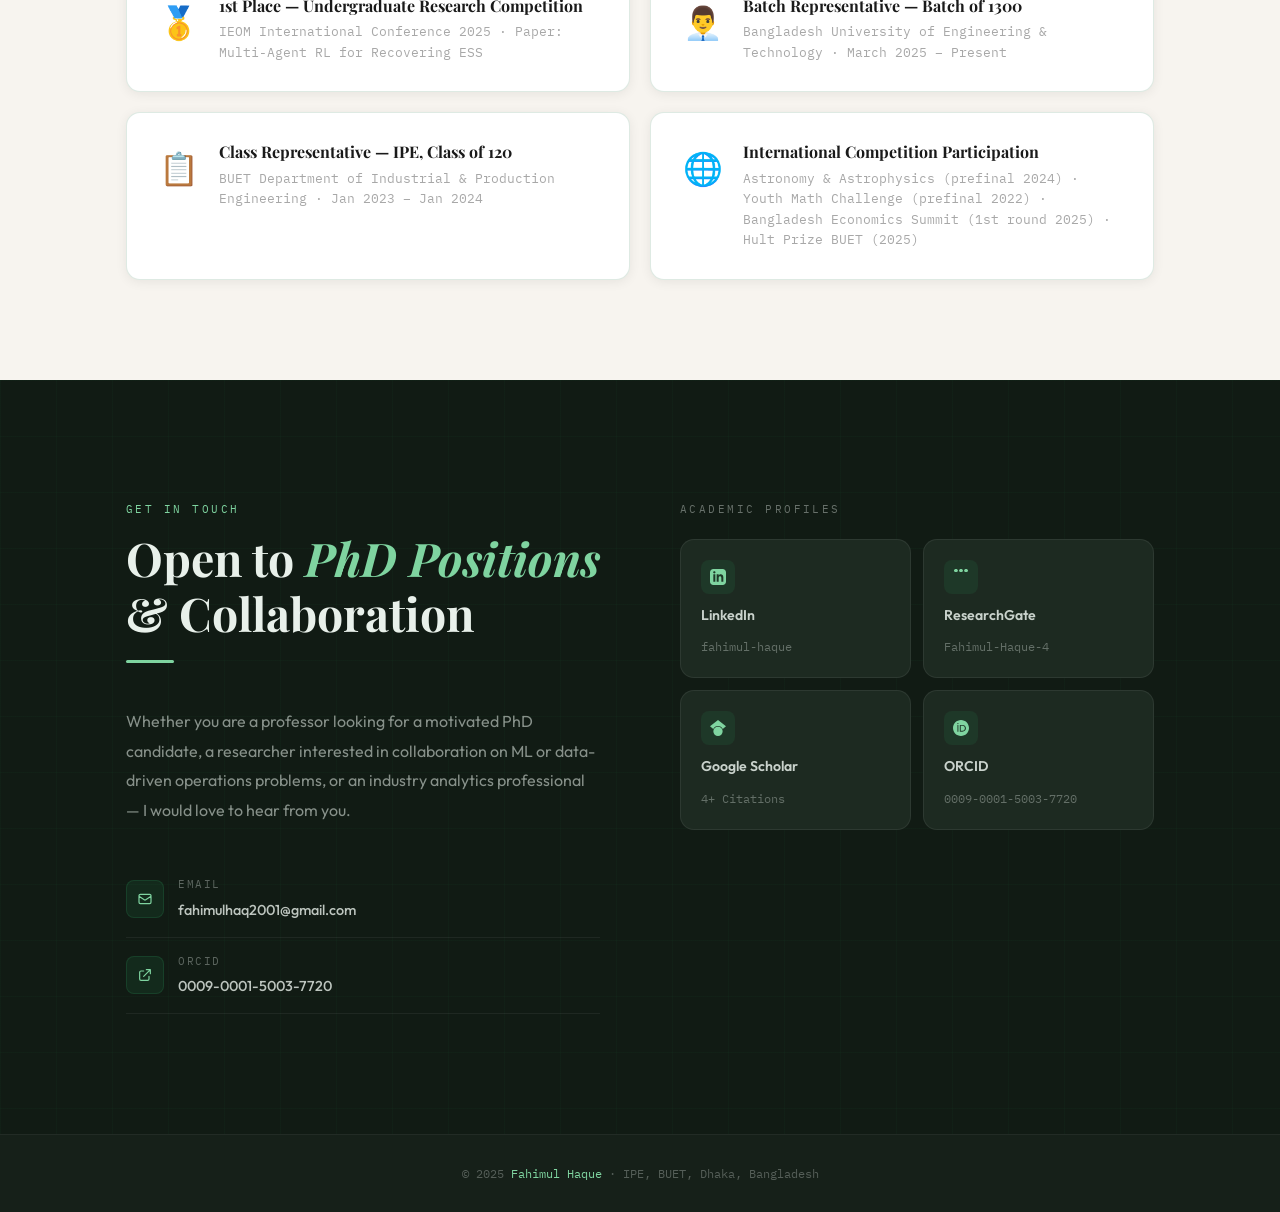
==== commit 3ef3f80a: "Update index.html" ====
--- a/index.html
+++ b/index.html
@@ -8,470 +8,6 @@
   <meta property="og:description" content="3 published journal papers, 5 conference papers. Seeking PhD in industrial engineering systems." />
   <title>Fahimul Haque — Researcher</title>
   <link rel="stylesheet" href="style.css" />
-
-  <!-- ─── Styles for new sections ─────────────────────────────────────── -->
-  <style>
-
-    /* ══ WORK EXPERIENCE ══════════════════════════════════════════════ */
-    #work-experience { padding: 80px 0; }
-
-    .work-timeline {
-      position: relative;
-      padding-left: 30px;
-    }
-    .work-timeline::before {
-      content: '';
-      position: absolute;
-      left: 6px;
-      top: 10px;
-      bottom: 10px;
-      width: 2px;
-      background: linear-gradient(to bottom, #7fd4a0 60%, transparent);
-      border-radius: 2px;
-    }
-    .work-entry {
-      position: relative;
-      margin-bottom: 28px;
-      background: var(--surface, rgba(255,255,255,0.04));
-      border: 1px solid var(--border, rgba(127,212,160,0.14));
-      border-radius: 14px;
-      padding: 26px 28px;
-      transition: border-color .25s ease, transform .25s ease;
-    }
-    .work-entry:last-child { margin-bottom: 0; }
-    .work-entry::before {
-      content: '';
-      position: absolute;
-      left: -24px;
-      top: 26px;
-      width: 12px;
-      height: 12px;
-      border-radius: 50%;
-      background: #7fd4a0;
-      border: 2px solid var(--bg, #0a1a10);
-      box-shadow: 0 0 0 4px rgba(127,212,160,.18);
-      z-index: 1;
-    }
-    .work-entry:hover {
-      border-color: rgba(127,212,160,.5);
-      transform: translateX(5px);
-    }
-    .work-entry-header {
-      display: flex;
-      justify-content: space-between;
-      align-items: flex-start;
-      flex-wrap: wrap;
-      gap: 8px;
-      margin-bottom: 4px;
-    }
-    .work-entry-title {
-      font-size: 1.0rem;
-      font-weight: 700;
-      color: var(--ink, #e8f0ea);
-      font-family: var(--font-head, serif);
-      line-height: 1.3;
-    }
-    .work-entry-badge {
-      font-size: .72rem;
-      font-weight: 700;
-      text-transform: uppercase;
-      letter-spacing: .07em;
-      padding: 3px 11px;
-      border-radius: 20px;
-      white-space: nowrap;
-      background: rgba(127,212,160,.1);
-      border: 1px solid rgba(127,212,160,.28);
-      color: #7fd4a0;
-    }
-    .work-entry-company {
-      font-size: .86rem;
-      color: #7fd4a0;
-      font-weight: 500;
-      margin-bottom: 14px;
-    }
-    .work-entry-company span {
-      color: var(--ink-mid, rgba(232,240,234,.5));
-      font-weight: 400;
-      font-size: .8rem;
-      margin-left: 6px;
-    }
-    .work-bullets {
-      list-style: none;
-      padding: 0;
-      margin: 0;
-    }
-    .work-bullets li {
-      position: relative;
-      padding-left: 18px;
-      font-size: .875rem;
-      color: var(--ink-mid, rgba(232,240,234,.65));
-      line-height: 1.7;
-      margin-bottom: 4px;
-    }
-    .work-bullets li::before {
-      content: '▸';
-      position: absolute;
-      left: 0;
-      color: #7fd4a0;
-      font-size: .72rem;
-      top: 5px;
-    }
-    .work-entry-links {
-      display: flex;
-      gap: 14px;
-      flex-wrap: wrap;
-      margin-top: 14px;
-    }
-    .work-entry-link {
-      display: inline-flex;
-      align-items: center;
-      gap: 4px;
-      font-size: .79rem;
-      color: #7fd4a0;
-      text-decoration: none;
-      opacity: .75;
-      transition: opacity .2s;
-    }
-    .work-entry-link:hover { opacity: 1; }
-
-    /* ══ ACADEMIC & DATA PROJECTS ════════════════════════════════════ */
-    #academic-projects { padding: 80px 0; }
-
-    .proj-filter-tabs {
-      display: flex;
-      gap: 8px;
-      flex-wrap: wrap;
-      margin-bottom: 32px;
-    }
-    .proj-filter-btn {
-      padding: 7px 18px;
-      border-radius: 6px;
-      border: 1px solid var(--border, rgba(127,212,160,.14));
-      background: transparent;
-      color: var(--ink-mid, rgba(232,240,234,.6));
-      font-size: .8rem;
-      font-weight: 600;
-      cursor: pointer;
-      transition: all .2s;
-      letter-spacing: .05em;
-      text-transform: uppercase;
-    }
-    .proj-filter-btn.active,
-    .proj-filter-btn:hover {
-      background: rgba(127,212,160,.1);
-      border-color: rgba(127,212,160,.4);
-      color: #7fd4a0;
-    }
-    .proj-cards-grid {
-      display: grid;
-      grid-template-columns: repeat(auto-fill, minmax(310px, 1fr));
-      gap: 20px;
-    }
-    .proj-small-card {
-      background: var(--surface, rgba(255,255,255,.04));
-      border: 1px solid var(--border, rgba(127,212,160,.12));
-      border-radius: 14px;
-      padding: 22px 24px;
-      transition: border-color .25s, transform .25s;
-      display: flex;
-      flex-direction: column;
-      gap: 10px;
-    }
-    .proj-small-card:hover {
-      border-color: rgba(127,212,160,.4);
-      transform: translateY(-4px);
-    }
-    .proj-small-card[data-type="hidden"] { display: none; }
-
-    .proj-small-type {
-      font-size: .69rem;
-      font-weight: 700;
-      text-transform: uppercase;
-      letter-spacing: .09em;
-      padding: 2px 9px;
-      border-radius: 4px;
-      width: fit-content;
-    }
-    .proj-type-data  { background: rgba(96,165,250,.1);  color: #60a5fa; border: 1px solid rgba(96,165,250,.22); }
-    .proj-type-eng   { background: rgba(251,146,60,.1);  color: #fb923c; border: 1px solid rgba(251,146,60,.22); }
-    .proj-type-code  { background: rgba(167,139,250,.1); color: #a78bfa; border: 1px solid rgba(167,139,250,.22); }
-
-    .proj-small-title {
-      font-size: .95rem;
-      font-weight: 700;
-      color: var(--ink, #e8f0ea);
-      font-family: var(--font-head, serif);
-      line-height: 1.4;
-    }
-    .proj-small-desc {
-      font-size: .855rem;
-      color: var(--ink-mid, rgba(232,240,234,.62));
-      line-height: 1.65;
-      flex: 1;
-    }
-    .proj-small-footer {
-      display: flex;
-      justify-content: space-between;
-      align-items: center;
-      flex-wrap: wrap;
-      gap: 8px;
-      margin-top: 2px;
-    }
-    .proj-small-tools {
-      display: flex;
-      gap: 5px;
-      flex-wrap: wrap;
-    }
-    .proj-small-tool {
-      font-size: .69rem;
-      padding: 2px 7px;
-      border-radius: 4px;
-      background: rgba(255,255,255,.05);
-      border: 1px solid rgba(255,255,255,.1);
-      color: var(--ink-mid, rgba(232,240,234,.45));
-    }
-    .proj-small-link {
-      font-size: .78rem;
-      color: #7fd4a0;
-      text-decoration: none;
-      display: inline-flex;
-      align-items: center;
-      gap: 4px;
-      opacity: .78;
-      transition: opacity .2s;
-      flex-shrink: 0;
-    }
-    .proj-small-link:hover { opacity: 1; }
-
-    /* ══ COMPETITIONS ════════════════════════════════════════════════ */
-    #competitions { padding: 80px 0; }
-
-    .comp-grid {
-      display: grid;
-      grid-template-columns: repeat(auto-fill, minmax(280px, 1fr));
-      gap: 20px;
-    }
-    .comp-card {
-      background: var(--surface, rgba(255,255,255,.04));
-      border: 1px solid var(--border, rgba(127,212,160,.12));
-      border-radius: 14px;
-      padding: 22px 24px;
-      transition: border-color .25s, transform .25s;
-      position: relative;
-      overflow: hidden;
-    }
-    .comp-card::after {
-      content: '';
-      position: absolute;
-      top: 0; left: 0; right: 0;
-      height: 2px;
-      background: linear-gradient(90deg, #7fd4a0, transparent);
-      opacity: 0;
-      transition: opacity .25s;
-    }
-    .comp-card:hover {
-      border-color: rgba(127,212,160,.42);
-      transform: translateY(-4px);
-    }
-    .comp-card:hover::after { opacity: 1; }
-    .comp-event {
-      font-size: .72rem;
-      font-weight: 700;
-      text-transform: uppercase;
-      letter-spacing: .08em;
-      color: #7fd4a0;
-      margin-bottom: 7px;
-    }
-    .comp-name {
-      font-size: .94rem;
-      font-weight: 700;
-      color: var(--ink, #e8f0ea);
-      font-family: var(--font-head, serif);
-      margin-bottom: 8px;
-      line-height: 1.4;
-    }
-    .comp-desc {
-      font-size: .845rem;
-      color: var(--ink-mid, rgba(232,240,234,.6));
-      line-height: 1.62;
-    }
-    .comp-result {
-      display: inline-flex;
-      align-items: center;
-      gap: 5px;
-      font-size: .73rem;
-      font-weight: 600;
-      margin-top: 12px;
-      padding: 3px 10px;
-      border-radius: 20px;
-    }
-    .comp-result.reached   { background: rgba(127,212,160,.1); color: #7fd4a0; border: 1px solid rgba(127,212,160,.25); }
-    .comp-result.campus    { background: rgba(251,146,60,.1);  color: #fb923c; border: 1px solid rgba(251,146,60,.25); }
-    .comp-result.prefinal  { background: rgba(96,165,250,.1);  color: #60a5fa; border: 1px solid rgba(96,165,250,.25); }
-
-    /* ══ INDUSTRIAL VISITS ═══════════════════════════════════════════ */
-    #industrial-visits { padding: 80px 0; }
-
-    .visit-grid {
-      display: grid;
-      grid-template-columns: repeat(auto-fill, minmax(290px, 1fr));
-      gap: 20px;
-    }
-    .visit-card {
-      background: var(--surface, rgba(255,255,255,.04));
-      border: 1px solid var(--border, rgba(127,212,160,.12));
-      border-radius: 14px;
-      padding: 22px 24px;
-      display: flex;
-      gap: 16px;
-      align-items: flex-start;
-      transition: border-color .25s, transform .2s;
-    }
-    .visit-card:hover {
-      border-color: rgba(127,212,160,.38);
-      transform: translateY(-3px);
-    }
-    .visit-icon-wrap {
-      width: 46px;
-      height: 46px;
-      border-radius: 10px;
-      flex-shrink: 0;
-      background: rgba(127,212,160,.09);
-      border: 1px solid rgba(127,212,160,.2);
-      display: flex;
-      align-items: center;
-      justify-content: center;
-      font-size: 1.35rem;
-    }
-    .visit-name {
-      font-size: .95rem;
-      font-weight: 700;
-      color: var(--ink, #e8f0ea);
-      font-family: var(--font-head, serif);
-      margin-bottom: 5px;
-    }
-    .visit-desc {
-      font-size: .845rem;
-      color: var(--ink-mid, rgba(232,240,234,.6));
-      line-height: 1.58;
-    }
-
-    /* ══ LEADERSHIP & ACTIVITIES (replaces old awards grid) ═════════ */
-    .activity-stack { display: flex; flex-direction: column; gap: 14px; }
-    .activity-item {
-      display: flex;
-      gap: 18px;
-      align-items: flex-start;
-      background: var(--surface, rgba(255,255,255,.04));
-      border: 1px solid var(--border, rgba(127,212,160,.12));
-      border-radius: 12px;
-      padding: 18px 22px;
-      transition: border-color .25s;
-    }
-    .activity-item:hover { border-color: rgba(127,212,160,.38); }
-    .activity-icon { font-size: 1.45rem; flex-shrink: 0; line-height: 1.3; }
-    .activity-content { flex: 1; }
-    .activity-title {
-      font-size: .95rem;
-      font-weight: 700;
-      color: var(--ink, #e8f0ea);
-      font-family: var(--font-head, serif);
-      margin-bottom: 2px;
-    }
-    .activity-org {
-      font-size: .82rem;
-      color: #7fd4a0;
-      margin-bottom: 3px;
-    }
-    .activity-period {
-      font-size: .75rem;
-      color: var(--ink-mid, rgba(232,240,234,.38));
-      letter-spacing: .03em;
-      margin-bottom: 6px;
-    }
-    .activity-desc {
-      font-size: .845rem;
-      color: var(--ink-mid, rgba(232,240,234,.6));
-      line-height: 1.6;
-    }
-
-    /* ══ REFERENCES ══════════════════════════════════════════════════ */
-    #references { padding: 80px 0; }
-
-    .ref-grid {
-      display: grid;
-      grid-template-columns: repeat(auto-fill, minmax(320px, 1fr));
-      gap: 24px;
-    }
-    .ref-card {
-      background: var(--surface, rgba(255,255,255,.04));
-      border: 1px solid var(--border, rgba(127,212,160,.12));
-      border-radius: 14px;
-      padding: 28px 30px;
-      transition: border-color .25s;
-      position: relative;
-      overflow: hidden;
-    }
-    .ref-card::before {
-      content: '"';
-      position: absolute;
-      top: -12px; right: 22px;
-      font-size: 7rem;
-      color: rgba(127,212,160,.055);
-      font-family: Georgia, serif;
-      line-height: 1;
-      pointer-events: none;
-    }
-    .ref-card:hover { border-color: rgba(127,212,160,.45); }
-    .ref-name {
-      font-size: 1.06rem;
-      font-weight: 700;
-      color: var(--ink, #e8f0ea);
-      font-family: var(--font-head, serif);
-      margin-bottom: 3px;
-    }
-    .ref-role {
-      font-size: .84rem;
-      color: #7fd4a0;
-      font-weight: 500;
-      margin-bottom: 2px;
-    }
-    .ref-dept {
-      font-size: .81rem;
-      color: var(--ink-mid, rgba(232,240,234,.52));
-      line-height: 1.45;
-      margin-bottom: 16px;
-    }
-    .ref-divider {
-      height: 1px;
-      background: var(--border, rgba(127,212,160,.12));
-      margin-bottom: 14px;
-    }
-    .ref-contact-row {
-      display: flex;
-      align-items: center;
-      gap: 8px;
-    }
-    .ref-contact-row a {
-      font-size: .82rem;
-      color: var(--ink-mid, rgba(232,240,234,.55));
-      text-decoration: none;
-      transition: color .2s;
-      word-break: break-all;
-    }
-    .ref-contact-row a:hover { color: #7fd4a0; }
-
-    /* ══ RESPONSIVE TWEAKS ═══════════════════════════════════════════ */
-    @media (max-width: 640px) {
-      .proj-cards-grid,
-      .comp-grid,
-      .visit-grid,
-      .ref-grid { grid-template-columns: 1fr; }
-      .work-timeline { padding-left: 20px; }
-      .work-entry::before { left: -15px; }
-    }
-
-  </style>
 </head>
 <body>
 
@@ -486,12 +22,10 @@
     </button>
     <ul class="nav-links" id="navLinks">
       <li><a href="#about">About</a></li>
-      <li><a href="#work-experience">Experience</a></li>
       <li><a href="#research">Research</a></li>
       <li><a href="#publications">Publications</a></li>
       <li><a href="#projects">Projects</a></li>
       <li><a href="#certifications">Certifications</a></li>
-      <li><a href="#awards">Activities</a></li>
       <li><a href="#contact" class="nav-cta">Contact</a></li>
     </ul>
   </div>
@@ -509,7 +43,7 @@
     <div class="hero-text">
       <p class="hero-eyebrow">Industrial &amp; Production Engineering · BUET · Dhaka</p>
       <h1 class="hero-name">
-        Fahim
+        Fahimul
         <em>Haque</em>
       </h1>
       <p class="hero-role">Researcher · Data Scientist · Aspiring PhD Candidate</p>
@@ -641,8 +175,8 @@
         <div class="stat-box" style="margin-top:0">
           <p class="stat-box-title">Leadership</p>
           <div class="stat-row">
-            <span class="stat-row-label">VP — BUET EDC</span>
-            <span class="stat-row-value" style="font-size:0.8rem;font-family:var(--font-body);color:var(--ink-mid)">Feb 2022–</span>
+            <span class="stat-row-label">Class Representative</span>
+            <span class="stat-row-value" style="font-size:0.8rem;font-family:var(--font-body);color:var(--ink-mid)">IPE, BUET</span>
           </div>
           <div class="stat-row">
             <span class="stat-row-label">Batch Representative</span>
@@ -653,61 +187,6 @@
             <span class="stat-row-value" style="font-size:0.8rem;font-family:var(--font-body);color:var(--emerald)">1st Place IEOM '25</span>
           </div>
         </div>
-      </div>
-
-    </div>
-  </div>
-</section>
-
-<!-- ═══════════════════════════════════════════
-     WORK EXPERIENCE  ← NEW
-═══════════════════════════════════════════ -->
-<section id="work-experience">
-  <div class="container">
-    <span class="section-label reveal">Professional Background</span>
-    <h2 class="section-title reveal reveal-delay-1">Work <em>Experience</em></h2>
-    <div class="emerald-rule reveal reveal-delay-2"></div>
-
-    <div class="work-timeline">
-
-      <!-- Entry 1: GPH Ispat Internship -->
-      <div class="work-entry reveal">
-        <div class="work-entry-header">
-          <p class="work-entry-title">Industrial Engineering Intern</p>
-          <span class="work-entry-badge">Nov 2025 – Dec 2025</span>
-        </div>
-        <p class="work-entry-company">
-          GPH Ispat Limited
-          <span>· Steel Manufacturing, Chittagong</span>
-        </p>
-        <ul class="work-bullets">
-          <li>Analysed end-to-end rebar production using Statistical Process Control (SPC) on 600 BR rebar (20 mm &amp; 25 mm), identifying process instability across subgroups.</li>
-          <li>Investigated production losses and quality variation by documenting major stoppage causes, including cobble events (0–4 per day) and raw-material stockouts.</li>
-          <li>Delivered a formal technical report consolidating findings and recommending process improvements for the rolling department.</li>
-        </ul>
-        <div class="work-entry-links">
-          <a href="https://www.researchgate.net/publication/398410767_A_Report_on_Industrial_Attachment_at_GPH_ISPAT_Limited" target="_blank" rel="noopener" class="work-entry-link">
-            Technical Report
-            <svg xmlns="http://www.w3.org/2000/svg" width="11" height="11" fill="none" viewBox="0 0 24 24" stroke="currentColor" stroke-width="2.5"><path stroke-linecap="round" stroke-linejoin="round" d="M10 6H6a2 2 0 00-2 2v10a2 2 0 002 2h10a2 2 0 002-2v-4M14 4h6m0 0v6m0-6L10 14"/></svg>
-          </a>
-        </div>
-      </div>
-
-      <!-- Entry 2: Mess Manager -->
-      <div class="work-entry reveal reveal-delay-1">
-        <div class="work-entry-header">
-          <p class="work-entry-title">Mess Manager</p>
-          <span class="work-entry-badge">Aug 2025 – Sep 2025</span>
-        </div>
-        <p class="work-entry-company">
-          Kazi Nazrul Islam Hall, BUET
-          <span>· Dhaka</span>
-        </p>
-        <ul class="work-bullets">
-          <li>Managed a BDT 1 million operating budget and supervised 15+ staff to deliver 24,000 meals over 30 days, ensuring schedule adherence, cost control, and service continuity.</li>
-          <li>Planned daily procurement from 4 wholesale hubs and applied demand forecasting to optimise inventory and costs.</li>
-          <li>Enabled the reintroduction of premium menus discontinued for 3 years, improving resident satisfaction.</li>
-        </ul>
       </div>
 
     </div>
@@ -1021,184 +500,26 @@
 
     <div class="project-card reveal">
       <div class="project-header">
-        <h3 class="project-title">A Hierarchical Multi-Agent RL Approach to Recover Evolutionarily Stable Strategies in Large-Scale Evolutionary Games</h3>
-        <span class="project-status status-ongoing">Ongoing</span>
+        <h3 class="project-title">Ergonomic Workstation Redesign — Industrial Attachment at GPH Ispat Limited</h3>
+        <span class="project-status status-complete">Completed</span>
       </div>
       <p class="project-desc">
-        Proposes a hierarchical MARL framework to address large-scale evolutionary games by identifying
-        parameter configurations that induce convergence toward an Evolutionarily Stable Strategy (ESS).
-        Classical analytical procedures become computationally intractable at scale; this approach uses
-        PPO-based agents to recover ESS wherever one exists.
+        During an industrial attachment at GPH Ispat Limited (Nov–Dec 2025), conducted a detailed
+        ergonomic and process analysis of the steel production facility. Developed proposals for workstation
+        redesign grounded in anthropometric analysis and SolidWorks modelling. Additional industry visits
+        include BAT Bangladesh, BM Energy Limited, and A1 Polymer Limited.
       </p>
       <div class="project-tags">
-        <span class="project-tag">Evolutionary Game Theory</span>
-        <span class="project-tag">Multi-Agent RL</span>
-        <span class="project-tag">PPO</span>
-        <span class="project-tag">ESS</span>
+        <span class="project-tag">Ergonomics</span>
+        <span class="project-tag">SolidWorks</span>
+        <span class="project-tag">Manufacturing</span>
+        <span class="project-tag">Steel Production</span>
       </div>
       <p class="project-supervisors">
-        <strong>Supervisor:</strong> Dr. Ridwan Al Aziz (IPE, BUET)
+        <strong>Industry Partner:</strong> GPH Ispat Limited · Nov 2025 – Dec 2025
       </p>
     </div>
 
-  </div>
-</section>
-
-<!-- ═══════════════════════════════════════════
-     ACADEMIC & DATA PROJECTS  ← NEW
-═══════════════════════════════════════════ -->
-<section id="academic-projects">
-  <div class="container">
-    <span class="section-label reveal">Engineering &amp; Analytics</span>
-    <h2 class="section-title reveal reveal-delay-1">Academic &amp; Data <em>Projects</em></h2>
-    <p class="section-subtitle reveal reveal-delay-2">
-      Coursework, self-directed data analytics builds, and engineering design projects.
-    </p>
-    <div class="emerald-rule reveal reveal-delay-2"></div>
-
-    <!-- Filter Tabs -->
-    <div class="proj-filter-tabs reveal reveal-delay-2">
-      <button class="proj-filter-btn active" data-filter="all" onclick="filterProjects(this,'all')">All</button>
-      <button class="proj-filter-btn" data-filter="data"  onclick="filterProjects(this,'data')">Data Analytics</button>
-      <button class="proj-filter-btn" data-filter="eng"   onclick="filterProjects(this,'eng')">Engineering Design</button>
-      <button class="proj-filter-btn" data-filter="code"  onclick="filterProjects(this,'code')">Coding</button>
-    </div>
-
-    <div class="proj-cards-grid">
-
-      <!-- HR Dashboard -->
-      <div class="proj-small-card reveal" data-category="data">
-        <span class="proj-small-type proj-type-data">Data Analytics</span>
-        <p class="proj-small-title">HR Analytics Dashboard — Microsoft Power BI</p>
-        <p class="proj-small-desc">
-          Built an interactive HR dashboard for 1,470 employees tracking headcount, attrition (237 employees; 16.1%), tenure distribution, salary bands, and month-over-month breakdowns. Automated data refresh and filtering.
-        </p>
-        <div class="proj-small-footer">
-          <div class="proj-small-tools">
-            <span class="proj-small-tool">Power BI</span>
-            <span class="proj-small-tool">DAX</span>
-            <span class="proj-small-tool">Data Modeling</span>
-          </div>
-          <a href="https://drive.google.com/file/d/1oO4duGIMnQlz-Skc-zotWtExQgxGfPxT/view?usp=sharing" target="_blank" rel="noopener" class="proj-small-link">
-            View Dashboard
-            <svg xmlns="http://www.w3.org/2000/svg" width="10" height="10" fill="none" viewBox="0 0 24 24" stroke="currentColor" stroke-width="2.5"><path stroke-linecap="round" stroke-linejoin="round" d="M10 6H6a2 2 0 00-2 2v10a2 2 0 002 2h10a2 2 0 002-2v-4M14 4h6m0 0v6m0-6L10 14"/></svg>
-          </a>
-        </div>
-      </div>
-
-      <!-- Coffee Sales Excel -->
-      <div class="proj-small-card reveal reveal-delay-1" data-category="data">
-        <span class="proj-small-type proj-type-data">Data Analytics</span>
-        <p class="proj-small-title">Coffee Sales Data Analysis &amp; Dashboard — Excel</p>
-        <p class="proj-small-desc">
-          Analysed sales data using Excel to gain insights into customer behaviour, product performance, and overall sales trends. Processed and visualised data into a comprehensive, filterable dashboard.
-        </p>
-        <div class="proj-small-footer">
-          <div class="proj-small-tools">
-            <span class="proj-small-tool">Excel</span>
-            <span class="proj-small-tool">Pivot Tables</span>
-            <span class="proj-small-tool">Charts</span>
-          </div>
-          <a href="https://github.com/FH-Prottay/Projects-and-Certificates/tree/main/Excel%20Projects/Project%202" target="_blank" rel="noopener" class="proj-small-link">
-            GitHub
-            <svg xmlns="http://www.w3.org/2000/svg" width="10" height="10" fill="none" viewBox="0 0 24 24" stroke="currentColor" stroke-width="2.5"><path stroke-linecap="round" stroke-linejoin="round" d="M10 6H6a2 2 0 00-2 2v10a2 2 0 002 2h10a2 2 0 002-2v-4M14 4h6m0 0v6m0-6L10 14"/></svg>
-          </a>
-        </div>
-      </div>
-
-      <!-- Olympic EDA -->
-      <div class="proj-small-card reveal reveal-delay-2" data-category="data">
-        <span class="proj-small-type proj-type-data">Data Analytics</span>
-        <p class="proj-small-title">Olympics (1896–2016) Exploratory Data Analysis</p>
-        <p class="proj-small-desc">
-          Analysed and visualised historical data spanning the Olympic Games from Athens 1896 to Rio 2016. Explored medal distributions, country performance trends, gender participation, and athlete demographics.
-        </p>
-        <div class="proj-small-footer">
-          <div class="proj-small-tools">
-            <span class="proj-small-tool">Python</span>
-            <span class="proj-small-tool">Pandas</span>
-            <span class="proj-small-tool">Matplotlib</span>
-          </div>
-          <a href="https://github.com/FH-Prottay/Projects-and-Certificates/tree/main/Data%20Analysis/Olympic%20Project" target="_blank" rel="noopener" class="proj-small-link">
-            GitHub
-            <svg xmlns="http://www.w3.org/2000/svg" width="10" height="10" fill="none" viewBox="0 0 24 24" stroke="currentColor" stroke-width="2.5"><path stroke-linecap="round" stroke-linejoin="round" d="M10 6H6a2 2 0 00-2 2v10a2 2 0 002 2h10a2 2 0 002-2v-4M14 4h6m0 0v6m0-6L10 14"/></svg>
-          </a>
-        </div>
-      </div>
-
-      <!-- Virtual Mouse -->
-      <div class="proj-small-card reveal" data-category="code">
-        <span class="proj-small-type proj-type-code">Coding</span>
-        <p class="proj-small-title">Virtual Mouse via Hand Gestures — Python</p>
-        <p class="proj-small-desc">
-          Used OpenCV, PyAutoGUI, and Mediapipe to create a virtual mouse controlled by hand movements. Captures live webcam feed, detects hand landmarks, and translates specific gestures into cursor actions in real time.
-        </p>
-        <div class="proj-small-footer">
-          <div class="proj-small-tools">
-            <span class="proj-small-tool">Python</span>
-            <span class="proj-small-tool">OpenCV</span>
-            <span class="proj-small-tool">Mediapipe</span>
-          </div>
-          <a href="https://github.com/FH-Prottay/Projects-and-Certificates/tree/main/Python%20Projects/Virtual%20Mouse" target="_blank" rel="noopener" class="proj-small-link">
-            GitHub
-            <svg xmlns="http://www.w3.org/2000/svg" width="10" height="10" fill="none" viewBox="0 0 24 24" stroke="currentColor" stroke-width="2.5"><path stroke-linecap="round" stroke-linejoin="round" d="M10 6H6a2 2 0 00-2 2v10a2 2 0 002 2h10a2 2 0 002-2v-4M14 4h6m0 0v6m0-6L10 14"/></svg>
-          </a>
-        </div>
-      </div>
-
-      <!-- PowerStrike -->
-      <div class="proj-small-card reveal reveal-delay-1" data-category="eng">
-        <span class="proj-small-type proj-type-eng">Engineering Design</span>
-        <p class="proj-small-title">PowerStrike — Automatic Hammering Machine</p>
-        <p class="proj-small-desc">
-          Led design and feasibility analyses using SolidWorks and ANSYS; created QFD, black-box models, component hierarchies, and functional decomposition. Managed prototype manufacturing, financial analyses, and customer-satisfaction surveys.
-        </p>
-        <div class="proj-small-footer">
-          <div class="proj-small-tools">
-            <span class="proj-small-tool">SolidWorks</span>
-            <span class="proj-small-tool">ANSYS</span>
-            <span class="proj-small-tool">QFD</span>
-          </div>
-          <a href="https://www.researchgate.net/publication/396906501_PowerStrike_A_Motorized_Automatic_Hammering_System_for_Precision_and_Efficiency" target="_blank" rel="noopener" class="proj-small-link">
-            Report
-            <svg xmlns="http://www.w3.org/2000/svg" width="10" height="10" fill="none" viewBox="0 0 24 24" stroke="currentColor" stroke-width="2.5"><path stroke-linecap="round" stroke-linejoin="round" d="M10 6H6a2 2 0 00-2 2v10a2 2 0 002 2h10a2 2 0 002-2v-4M14 4h6m0 0v6m0-6L10 14"/></svg>
-          </a>
-        </div>
-      </div>
-
-      <!-- Greenhouse Automation -->
-      <div class="proj-small-card reveal reveal-delay-2" data-category="eng">
-        <span class="proj-small-type proj-type-eng">Engineering Design</span>
-        <p class="proj-small-title">Greenhouse Automation — Computer Integrated Manufacturing</p>
-        <p class="proj-small-desc">
-          Sensor monitoring and relay control using Arduino for temperature, humidity, soil moisture, and light intensity. Automated environmental management with real-time threshold-based actuator responses.
-        </p>
-        <div class="proj-small-footer">
-          <div class="proj-small-tools">
-            <span class="proj-small-tool">Arduino</span>
-            <span class="proj-small-tool">Sensors</span>
-            <span class="proj-small-tool">CIM</span>
-          </div>
-        </div>
-      </div>
-
-      <!-- Foundry -->
-      <div class="proj-small-card reveal" data-category="eng">
-        <span class="proj-small-type proj-type-eng">Engineering Design</span>
-        <p class="proj-small-title">Foundry &amp; Metal Casting</p>
-        <p class="proj-small-desc">
-          Hands-on execution of pattern making, sand mould preparation, molten metal handling, pouring, and post-casting finishing processes in a controlled workshop environment.
-        </p>
-        <div class="proj-small-footer">
-          <div class="proj-small-tools">
-            <span class="proj-small-tool">Pattern Making</span>
-            <span class="proj-small-tool">Sand Moulding</span>
-            <span class="proj-small-tool">Metal Casting</span>
-          </div>
-        </div>
-      </div>
-
-    </div>
   </div>
 </section>
 
@@ -1210,7 +531,7 @@
     <span class="section-label reveal" style="color:#7fd4a0">Credentials</span>
     <h2 class="section-title light reveal reveal-delay-1">Professional <em>Certifications</em></h2>
     <p class="section-subtitle reveal reveal-delay-2" style="color:rgba(232,240,234,0.5)">
-      Industry-recognized credentials from IBM, Microsoft, Accenture, Vanderbilt University, and more.
+      Industry-recognized credentials from IBM, Microsoft, Accenture, and Vanderbilt University.
     </p>
     <div class="emerald-rule reveal reveal-delay-2" style="background:#7fd4a0"></div>
 
@@ -1264,16 +585,6 @@
         <p class="cert-skills">Spreadsheet design, formulas/functions, tables, charts, workbook management</p>
         <a href="https://coursera.org/verify/YT3H3CPHDBBZ" target="_blank" rel="noopener" class="cert-link">
           Verify Certificate →
-        </a>
-      </div>
-
-      <!-- NEW: Vanderbilt MATLAB -->
-      <div class="cert-card reveal">
-        <span class="cert-issuer">Vanderbilt University · Coursera</span>
-        <p class="cert-name">MATLAB Programming for Engineers and Scientists</p>
-        <p class="cert-skills">MATLAB scripting, numerical methods, data visualisation, simulation, algorithm design</p>
-        <a href="https://drive.google.com/file/d/1qeBGYElDNSt06OVlT5WKvbt333m3mKo0/view?usp=drive_link" target="_blank" rel="noopener" class="cert-link">
-          View Certificate →
         </a>
       </div>
 
@@ -1326,7 +637,6 @@
           <span class="skill-pill">Hypothesis Testing</span>
           <span class="skill-pill">ANOVA</span>
           <span class="skill-pill">RSM</span>
-          <span class="skill-pill">SPC</span>
           <span class="skill-pill">Symbolic Regression</span>
         </div>
       </div>
@@ -1364,206 +674,43 @@
 </section>
 
 <!-- ═══════════════════════════════════════════
-     LEADERSHIP & ACTIVITIES  (updated awards)
+     AWARDS
 ═══════════════════════════════════════════ -->
 <section id="awards">
   <div class="container">
-    <span class="section-label reveal">Recognition &amp; Service</span>
-    <h2 class="section-title reveal reveal-delay-1">Leadership &amp; <em>Activities</em></h2>
+    <span class="section-label reveal">Recognition</span>
+    <h2 class="section-title reveal reveal-delay-1">Awards &amp; <em>Leadership</em></h2>
     <div class="emerald-rule reveal reveal-delay-2"></div>
 
-    <div class="activity-stack">
-
-      <div class="activity-item reveal">
-        <span class="activity-icon">🥇</span>
-        <div class="activity-content">
-          <p class="activity-title">1st Place — Undergraduate Research Competition</p>
-          <p class="activity-org">IEOM International Conference 2025</p>
-          <p class="activity-date">2025</p>
-          <p class="activity-desc">Awarded for the paper "A Multi-Agent Reinforcement Learning Approach for Recovering Evolutionarily Stable Strategies in Evolutionary Games Using PPO."</p>
-        </div>
-      </div>
-
-      <div class="activity-item reveal reveal-delay-1">
-        <span class="activity-icon">🚀</span>
-        <div class="activity-content">
-          <p class="activity-title">Vice President</p>
-          <p class="activity-org">BUET Entrepreneurship Development Club (EDC)</p>
-          <p class="activity-date">Feb 2022 – Present</p>
-          <p class="activity-desc">Led end-to-end logistics for three large-scale events (EDC Talk, two seasons), coordinating speakers and on-ground operations for ~100 attendees. Managed BDT 10k–30k budgets and coordinated with corporate partners including BAT, Banglalink, Grameenphone, and Marico.</p>
-        </div>
-      </div>
-
-      <div class="activity-item reveal reveal-delay-2">
-        <span class="activity-icon">👨‍💼</span>
-        <div class="activity-content">
-          <p class="activity-title">Batch Representative — Batch of ~1,300 Students</p>
-          <p class="activity-org">Bangladesh University of Engineering &amp; Technology</p>
-          <p class="activity-date">March 2025 – Present</p>
-          <p class="activity-desc">Represent the entire batch in academic and administrative matters, coordinating communication between students and university authority.</p>
-        </div>
-      </div>
-
-      <div class="activity-item reveal">
-        <span class="activity-icon">🌐</span>
-        <div class="activity-content">
-          <p class="activity-title">Campus Ambassador</p>
-          <p class="activity-org">ISCEA Bangladesh (International Supply Chain Education Alliance)</p>
-          <p class="activity-date">Jun 2024 – Apr 2025</p>
-          <p class="activity-desc">Executed campus outreach at BUET generating 50+ registrations for the ISCEA Global Supply Chain Competition. Coordinated and hosted a seminar linking ISCEA with BUET, converting interest into 14 competing teams.</p>
-        </div>
-      </div>
-
-      <div class="activity-item reveal reveal-delay-1">
-        <span class="activity-icon">📋</span>
-        <div class="activity-content">
-          <p class="activity-title">Class Representative — IPE, Class of 120</p>
-          <p class="activity-org">BUET Department of Industrial &amp; Production Engineering</p>
-          <p class="activity-date">Jan 2023 – Jan 2024</p>
-          <p class="activity-desc">Acted as liaison between students and faculty, coordinating class-level communication and academic issue resolution.</p>
-          <div style="margin-top:8px">
-            <a href="https://drive.google.com/file/d/1ePEGUxmCKBysCA5vAN3_OK1fjsY84vFM/view?usp=sharing" target="_blank" rel="noopener" style="font-size:.79rem;color:#7fd4a0;text-decoration:none;opacity:.8;transition:opacity .2s" onmouseover="this.style.opacity=1" onmouseout="this.style.opacity=0.8">
-              View Certificate →
-            </a>
-          </div>
-        </div>
-      </div>
-
-    </div>
-  </div>
-</section>
-
-<!-- ═══════════════════════════════════════════
-     COMPETITIONS  ← NEW
-═══════════════════════════════════════════ -->
-<section id="competitions">
-  <div class="container">
-    <span class="section-label reveal" style="color:#7fd4a0">Challenge &amp; Innovation</span>
-    <h2 class="section-title light reveal reveal-delay-1">Competitions &amp; <em>Challenges</em></h2>
-    <p class="section-subtitle reveal reveal-delay-2" style="color:rgba(232,240,234,0.5)">
-      National and international competitions spanning business, science, and technology.
-    </p>
-    <div class="emerald-rule reveal reveal-delay-2" style="background:#7fd4a0"></div>
-
-    <div class="comp-grid">
-
-      <div class="comp-card reveal">
-        <p class="comp-event">National Social Business Case Competition</p>
-        <p class="comp-name">Rural Telemedicine Kiosk Model</p>
-        <p class="comp-desc">Designed a rural telemedicine kiosk model with 100 paid subscriptions/month serving ~500 families per kiosk. Built unit economics showing a monthly surplus of BDT 12,500 and a scale-up plan targeting 100,000+ people.</p>
-        <span class="comp-result reached">✓ Pre-Final Round</span>
-      </div>
-
-      <div class="comp-card reveal reveal-delay-1">
-        <p class="comp-event">Hult Prize — BUET Campus Round</p>
-        <p class="comp-name">Household Solar Energy-Sharing Model</p>
-        <p class="comp-desc">Proposed a 20% subsidized solar installation and middle-grid aggregation model for energy resale, producing a USD 3k–5k install ROI case (6–10 year payback) with a blockchain-based peer-to-peer trading framework.</p>
-        <span class="comp-result campus">Campus Round</span>
-      </div>
-
-      <div class="comp-card reveal reveal-delay-2">
-        <p class="comp-event">Bangladesh Economics Summit</p>
-        <p class="comp-name">Economic Policy Challenge</p>
-        <p class="comp-desc">Competed in the inaugural round of the Bangladesh Economics Summit 2025, engaging with macroeconomic policy analysis and presenting data-driven economic arguments.</p>
-        <span class="comp-result reached">✓ 1st Round</span>
-      </div>
-
-      <div class="comp-card reveal">
-        <p class="comp-event">International Astronomy &amp; Astrophysics Competition</p>
-        <p class="comp-name">IAAC 2024</p>
-        <p class="comp-desc">Advanced to the pre-final round in the International Astronomy and Astrophysics Competition, demonstrating strong analytical ability across observational astronomy and physics.</p>
-        <span class="comp-result prefinal">Pre-Final</span>
-      </div>
-
-      <div class="comp-card reveal reveal-delay-1">
-        <p class="comp-event">Youth Math Challenge</p>
-        <p class="comp-name">International Mathematical Olympiad</p>
-        <p class="comp-desc">Reached the pre-final round of the Youth Math Challenge 2022, showcasing problem-solving ability in advanced mathematics and combinatorics.</p>
-        <span class="comp-result prefinal">Pre-Final</span>
-      </div>
-
-    </div>
-  </div>
-</section>
-
-<!-- ═══════════════════════════════════════════
-     INDUSTRIAL VISITS  ← NEW
-═══════════════════════════════════════════ -->
-<section id="industrial-visits">
-  <div class="container">
-    <span class="section-label reveal">Site Exposure</span>
-    <h2 class="section-title reveal reveal-delay-1">Industrial <em>Visits</em></h2>
-    <p class="section-subtitle reveal reveal-delay-2">
-      Practical exposure to manufacturing operations, quality systems, and supply chain management across diverse industries.
-    </p>
-    <div class="emerald-rule reveal reveal-delay-2"></div>
-
-    <div class="visit-grid">
-
-      <div class="visit-card reveal">
-        <div class="visit-icon-wrap">🏭</div>
+    <div class="awards-grid">
+      <div class="award-card reveal">
+        <span class="award-icon">🥇</span>
         <div>
-          <p class="visit-name">BAT Bangladesh</p>
-          <p class="visit-desc">Analysed PMD (Preventive Maintenance Department) and SMD (Sales &amp; Marketing Department) facilities, gaining practical exposure to production flow, operations management, and quality control practices.</p>
-        </div>
-      </div>
-
-      <div class="visit-card reveal reveal-delay-1">
-        <div class="visit-icon-wrap">🔩</div>
+          <p class="award-title">1st Place — Undergraduate Research Competition</p>
+          <p class="award-meta">IEOM International Conference 2025 · Paper: Multi-Agent RL for Recovering ESS</p>
+        </div>
+      </div>
+      <div class="award-card reveal reveal-delay-1">
+        <span class="award-icon">👨‍💼</span>
         <div>
-          <p class="visit-name">A1 Polymer Limited</p>
-          <p class="visit-desc">Evaluated full-scale operations spanning cPVC pipe extrusion, metal pipe processing, and galvanising. Identified critical gaps in worker safety protocols and proposed improvements to reduce operational waste.</p>
-        </div>
-      </div>
-
-      <div class="visit-card reveal reveal-delay-2">
-        <div class="visit-icon-wrap">⚡</div>
+          <p class="award-title">Batch Representative — Batch of 1300</p>
+          <p class="award-meta">Bangladesh University of Engineering &amp; Technology · March 2025 – Present</p>
+        </div>
+      </div>
+      <div class="award-card reveal reveal-delay-2">
+        <span class="award-icon">📋</span>
         <div>
-          <p class="visit-name">BM Energy Limited</p>
-          <p class="visit-desc">Assessed process flow, safety practices, and supply chain coordination across operational units in an energy production facility.</p>
-        </div>
-      </div>
-
-    </div>
-  </div>
-</section>
-
-<!-- ═══════════════════════════════════════════
-     REFERENCES  ← NEW
-═══════════════════════════════════════════ -->
-<section id="references">
-  <div class="container">
-    <span class="section-label reveal" style="color:#7fd4a0">Testimonials &amp; Endorsements</span>
-    <h2 class="section-title light reveal reveal-delay-1">Academic <em>References</em></h2>
-    <p class="section-subtitle reveal reveal-delay-2" style="color:rgba(232,240,234,0.5)">
-      Available upon request. Contact details provided below for prospective PhD supervisors or employers.
-    </p>
-    <div class="emerald-rule reveal reveal-delay-2" style="background:#7fd4a0"></div>
-
-    <div class="ref-grid">
-
-      <div class="ref-card reveal">
-        <p class="ref-name">Dr. Syed Mithun Ali</p>
-        <p class="ref-role">Professor</p>
-        <p class="ref-dept">Department of Industrial and Production Engineering<br>Bangladesh University of Engineering and Technology (BUET)</p>
-        <div class="ref-divider"></div>
-        <div class="ref-contact-row">
-          <svg xmlns="http://www.w3.org/2000/svg" width="13" height="13" fill="none" viewBox="0 0 24 24" stroke="#7fd4a0" stroke-width="2"><path stroke-linecap="round" stroke-linejoin="round" d="M3 8l7.89 5.26a2 2 0 002.22 0L21 8M5 19h14a2 2 0 002-2V7a2 2 0 00-2-2H5a2 2 0 00-2 2v10a2 2 0 002 2z"/></svg>
-          <a href="mailto:mithun@ipe.buet.ac.bd">mithun@ipe.buet.ac.bd</a>
-        </div>
-      </div>
-
-      <div class="ref-card reveal reveal-delay-1">
-        <p class="ref-name">S M Mujahidul Islam Shafi</p>
-        <p class="ref-role">Senior Manager, Rolling Department</p>
-        <p class="ref-dept">GPH Ispat Limited<br>Chittagong, Bangladesh</p>
-        <div class="ref-divider"></div>
-        <div class="ref-contact-row">
-          <svg xmlns="http://www.w3.org/2000/svg" width="13" height="13" fill="none" viewBox="0 0 24 24" stroke="#7fd4a0" stroke-width="2"><path stroke-linecap="round" stroke-linejoin="round" d="M3 8l7.89 5.26a2 2 0 002.22 0L21 8M5 19h14a2 2 0 002-2V7a2 2 0 00-2-2H5a2 2 0 00-2 2v10a2 2 0 002 2z"/></svg>
-          <a href="mailto:mujahid.production@gphispat.com.bd">mujahid.production@gphispat.com.bd</a>
-        </div>
-      </div>
-
+          <p class="award-title">Class Representative — IPE, Class of 120</p>
+          <p class="award-meta">BUET Department of Industrial &amp; Production Engineering · Jan 2023 – Jan 2024</p>
+        </div>
+      </div>
+      <div class="award-card reveal reveal-delay-3">
+        <span class="award-icon">🌐</span>
+        <div>
+          <p class="award-title">International Competition Participation</p>
+          <p class="award-meta">Astronomy &amp; Astrophysics (prefinal 2024) · Youth Math Challenge (prefinal 2022) · Bangladesh Economics Summit (1st round 2025) · Hult Prize BUET (2025)</p>
+        </div>
+      </div>
     </div>
   </div>
 </section>
@@ -1595,16 +742,6 @@
           </div>
         </a>
 
-        <a href="tel:+8801971077353" class="contact-item reveal reveal-delay-3">
-          <div class="contact-item-icon">
-            <svg xmlns="http://www.w3.org/2000/svg" fill="none" viewBox="0 0 24 24" stroke="currentColor" stroke-width="1.8"><path stroke-linecap="round" stroke-linejoin="round" d="M3 5a2 2 0 012-2h3.28a1 1 0 01.948.684l1.498 4.493a1 1 0 01-.502 1.21l-2.257 1.13a11.042 11.042 0 005.516 5.516l1.13-2.257a1 1 0 011.21-.502l4.493 1.498a1 1 0 01.684.949V19a2 2 0 01-2 2h-1C9.716 21 3 14.284 3 6V5z"/></svg>
-          </div>
-          <div>
-            <span class="contact-item-label">Phone</span>
-            <span class="contact-item-value">+880-1971-077353</span>
-          </div>
-        </a>
-
         <a href="https://orcid.org/0009-0001-5003-7720" target="_blank" rel="noopener" class="contact-item reveal reveal-delay-4">
           <div class="contact-item-icon">
             <svg xmlns="http://www.w3.org/2000/svg" fill="none" viewBox="0 0 24 24" stroke="currentColor" stroke-width="1.8"><path stroke-linecap="round" stroke-linejoin="round" d="M10 6H6a2 2 0 00-2 2v10a2 2 0 002 2h10a2 2 0 002-2v-4M14 4h6m0 0v6m0-6L10 14"/></svg>
@@ -1650,14 +787,6 @@
             </div>
             <p class="social-card-name">ORCID</p>
             <p class="social-card-handle">0009-0001-5003-7720</p>
-          </a>
-
-          <a href="https://github.com/FH-Prottay/Projects-and-Certificates" target="_blank" rel="noopener" class="social-card">
-            <div class="social-card-icon">
-              <svg viewBox="0 0 24 24" fill="currentColor"><path d="M12 .297c-6.63 0-12 5.373-12 12 0 5.303 3.438 9.8 8.205 11.385.6.113.82-.258.82-.577 0-.285-.01-1.04-.015-2.04-3.338.724-4.042-1.61-4.042-1.61C4.422 18.07 3.633 17.7 3.633 17.7c-1.087-.744.084-.729.084-.729 1.205.084 1.838 1.236 1.838 1.236 1.07 1.835 2.809 1.305 3.495.998.108-.776.417-1.305.76-1.605-2.665-.3-5.466-1.332-5.466-5.93 0-1.31.465-2.38 1.235-3.22-.135-.303-.54-1.523.105-3.176 0 0 1.005-.322 3.3 1.23.96-.267 1.98-.399 3-.405 1.02.006 2.04.138 3 .405 2.28-1.552 3.285-1.23 3.285-1.23.645 1.653.24 2.873.12 3.176.765.84 1.23 1.91 1.23 3.22 0 4.61-2.805 5.625-5.475 5.92.42.36.81 1.096.81 2.22 0 1.606-.015 2.896-.015 3.286 0 .315.21.69.825.57C20.565 22.092 24 17.592 24 12.297c0-6.627-5.373-12-12-12"/></svg>
-            </div>
-            <p class="social-card-name">GitHub</p>
-            <p class="social-card-handle">FH-Prottay</p>
           </a>
 
         </div>
@@ -1713,29 +842,5 @@
 </div>
 
 <script src="script.js"></script>
-
-<!-- ═══════════════════════════════════════════
-     FILTER SCRIPT FOR ACADEMIC PROJECTS
-═══════════════════════════════════════════ -->
-<script>
-  function filterProjects(btn, filter) {
-    // Update active button
-    document.querySelectorAll('.proj-filter-btn').forEach(b => b.classList.remove('active'));
-    btn.classList.add('active');
-
-    // Show/hide cards
-    document.querySelectorAll('.proj-small-card').forEach(card => {
-      const cat = card.getAttribute('data-category');
-      if (filter === 'all' || cat === filter) {
-        card.style.display = 'flex';
-        // Re-trigger reveal if not yet visible
-        card.classList.add('reveal');
-      } else {
-        card.style.display = 'none';
-      }
-    });
-  }
-</script>
-
 </body>
 </html>
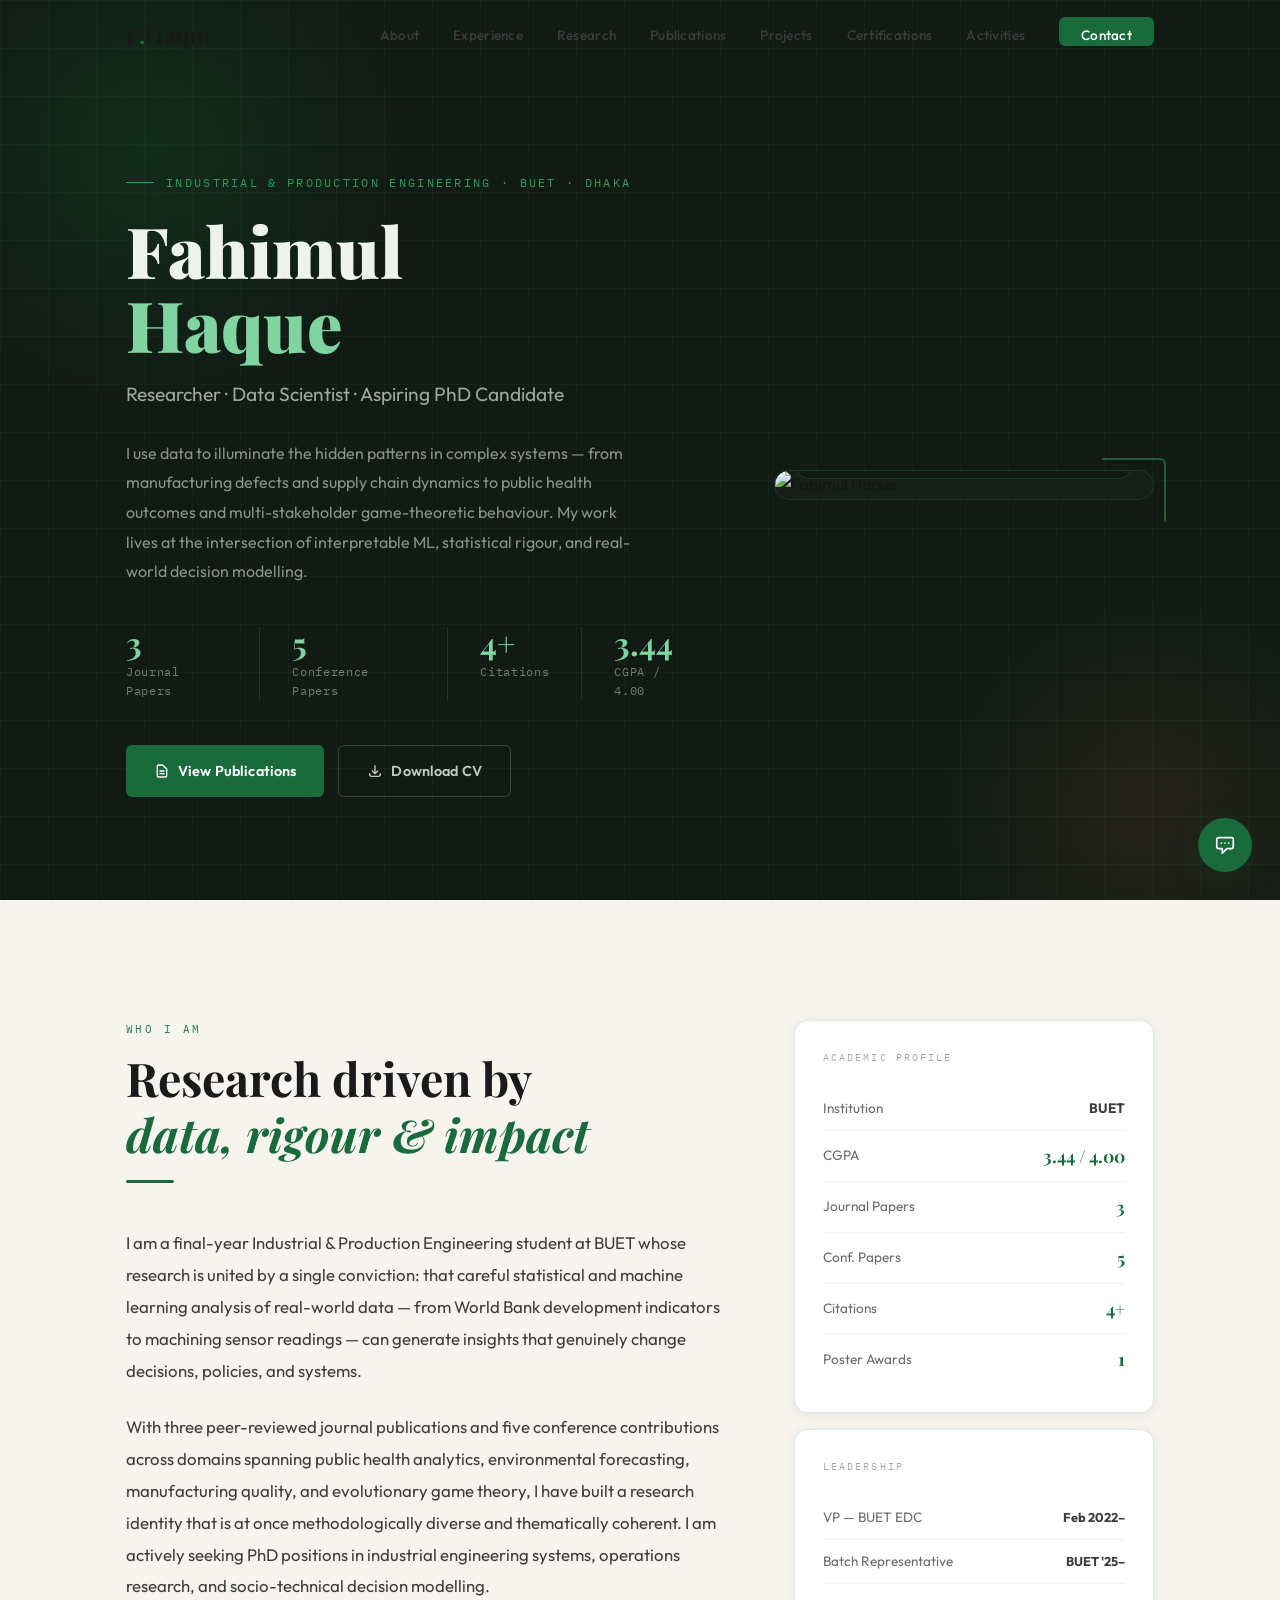
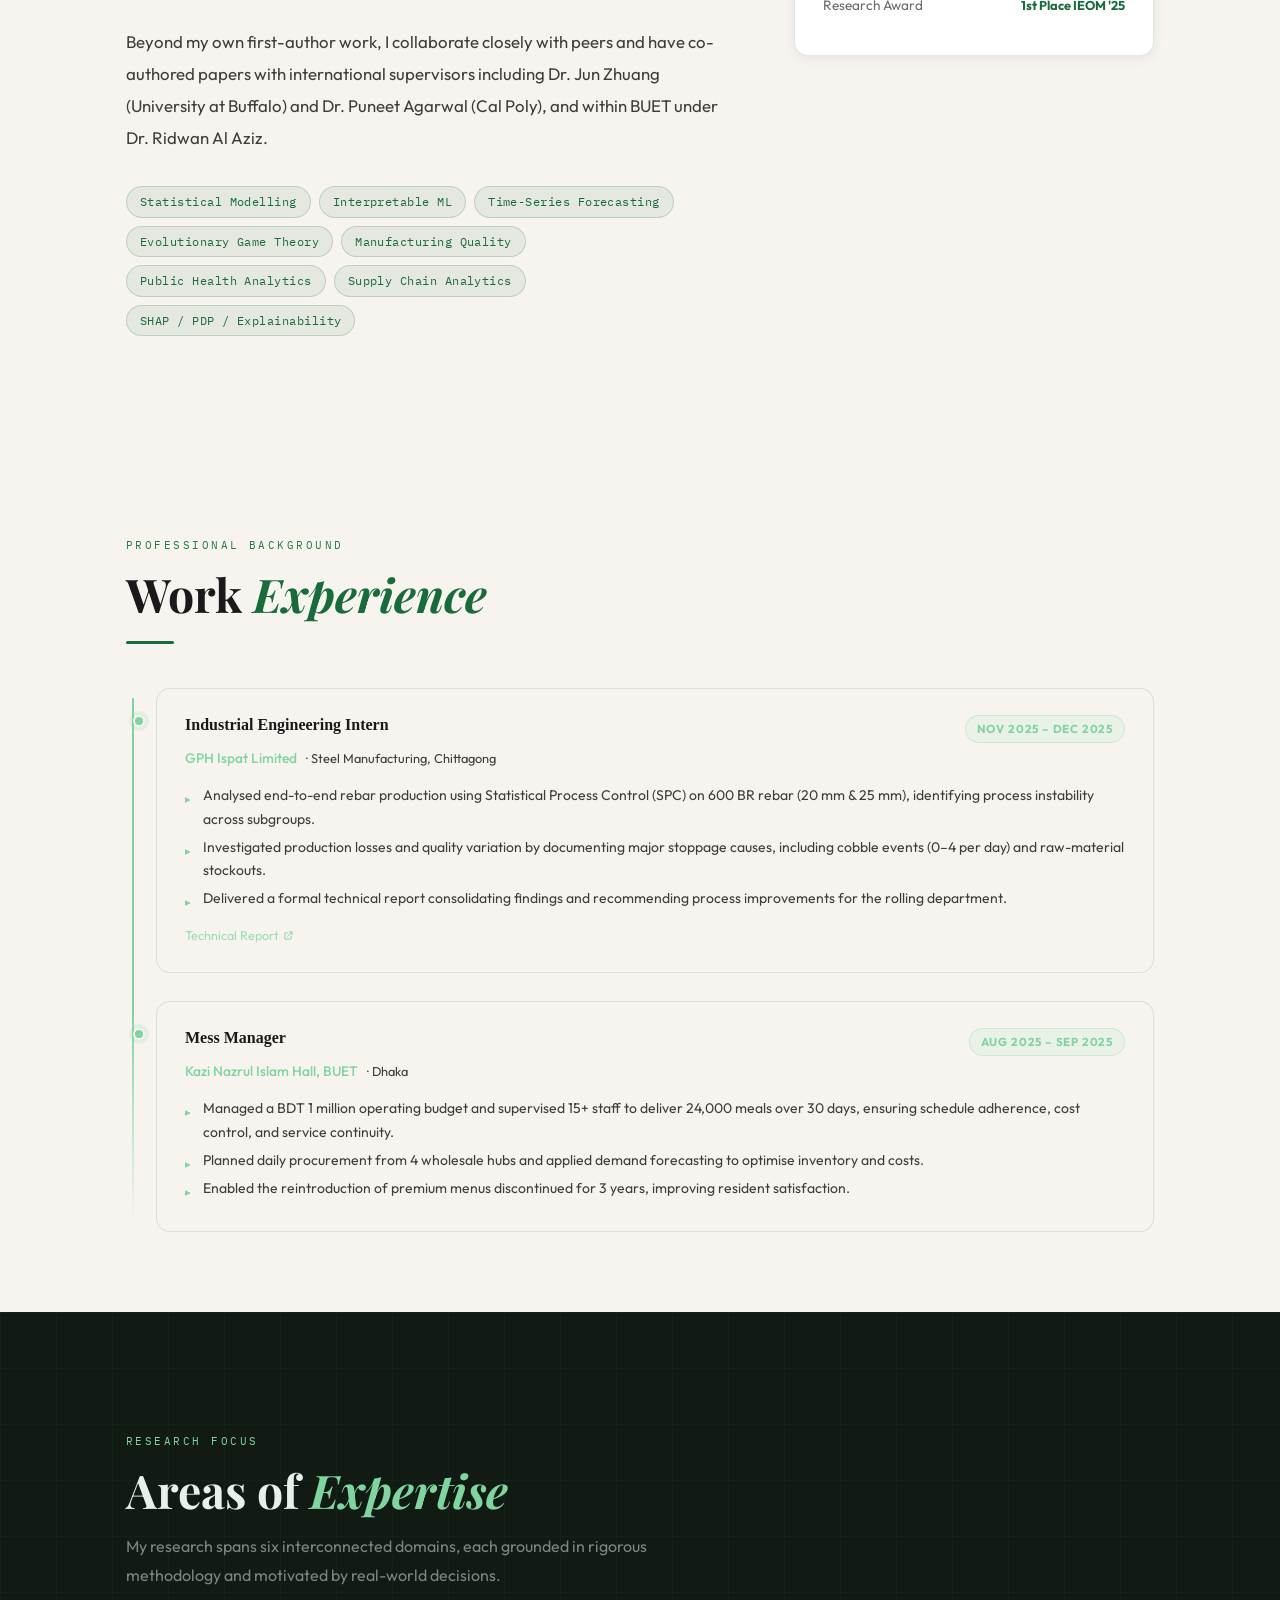
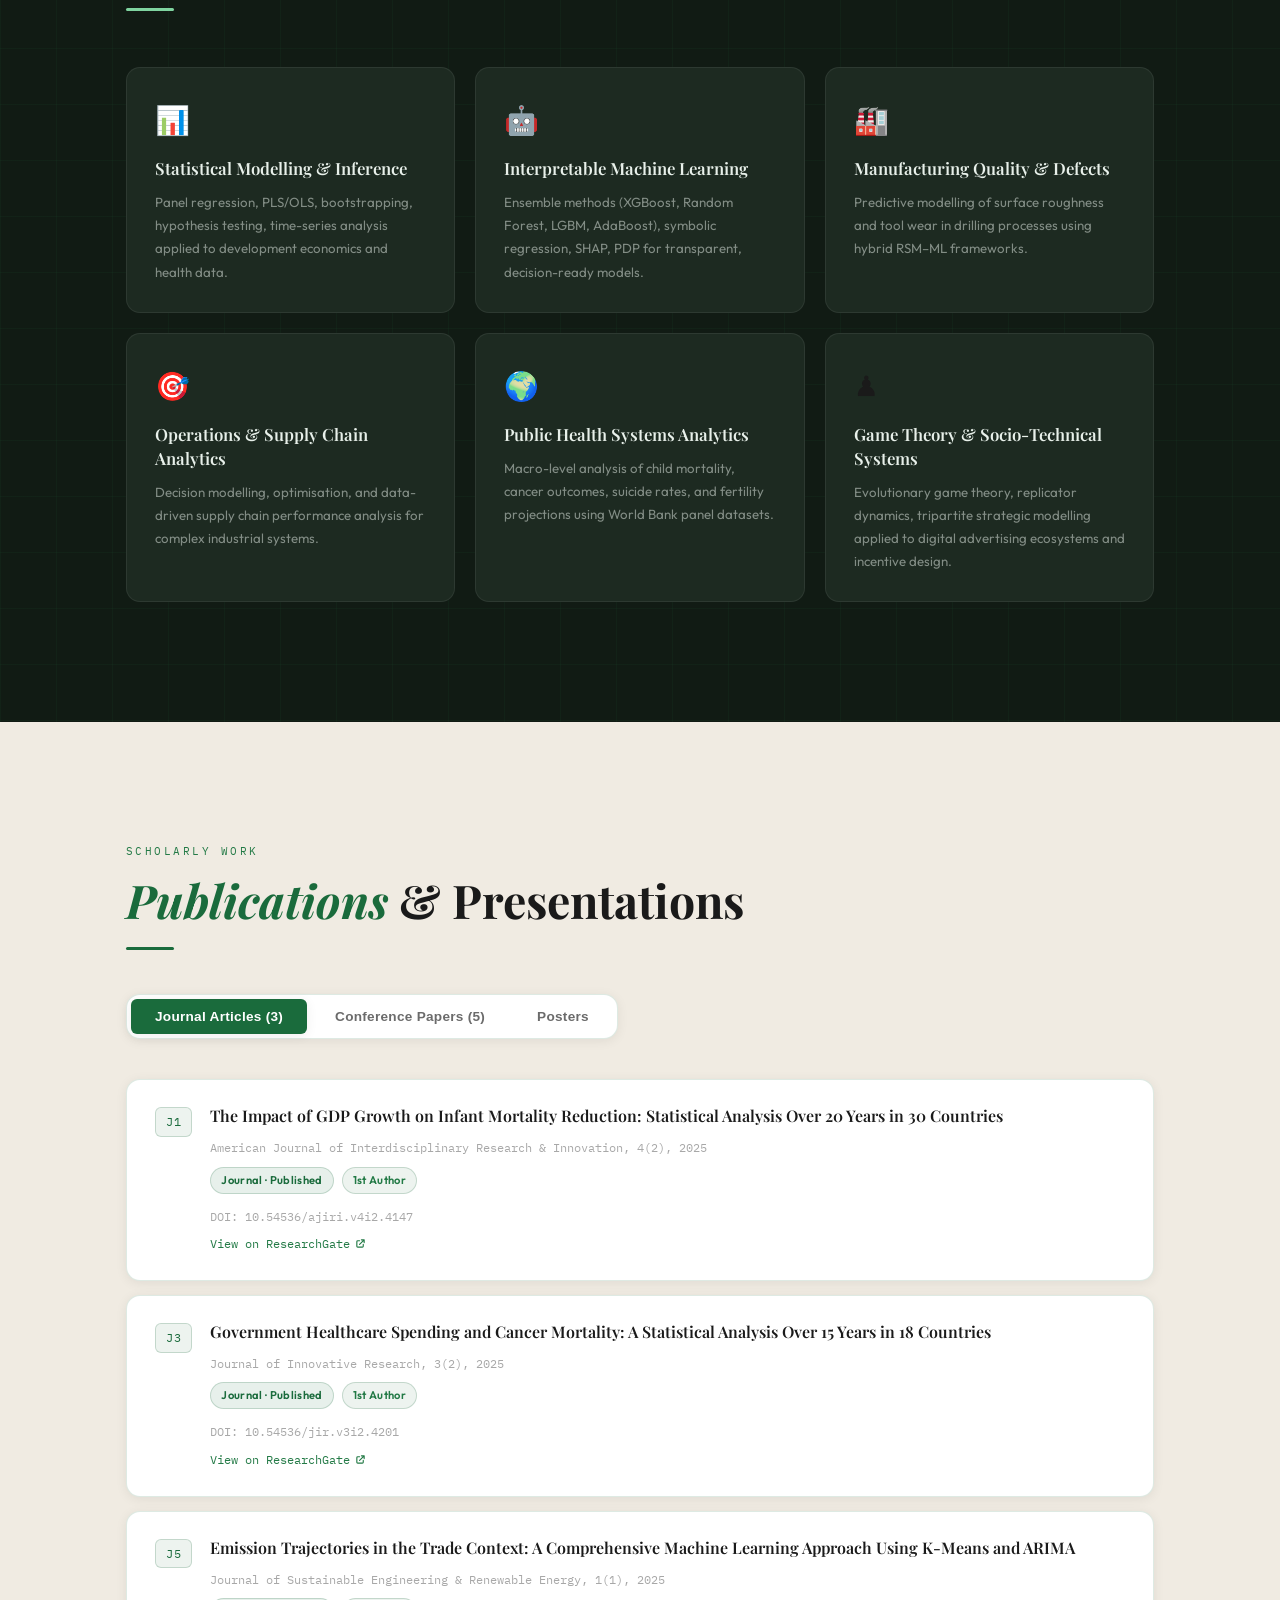
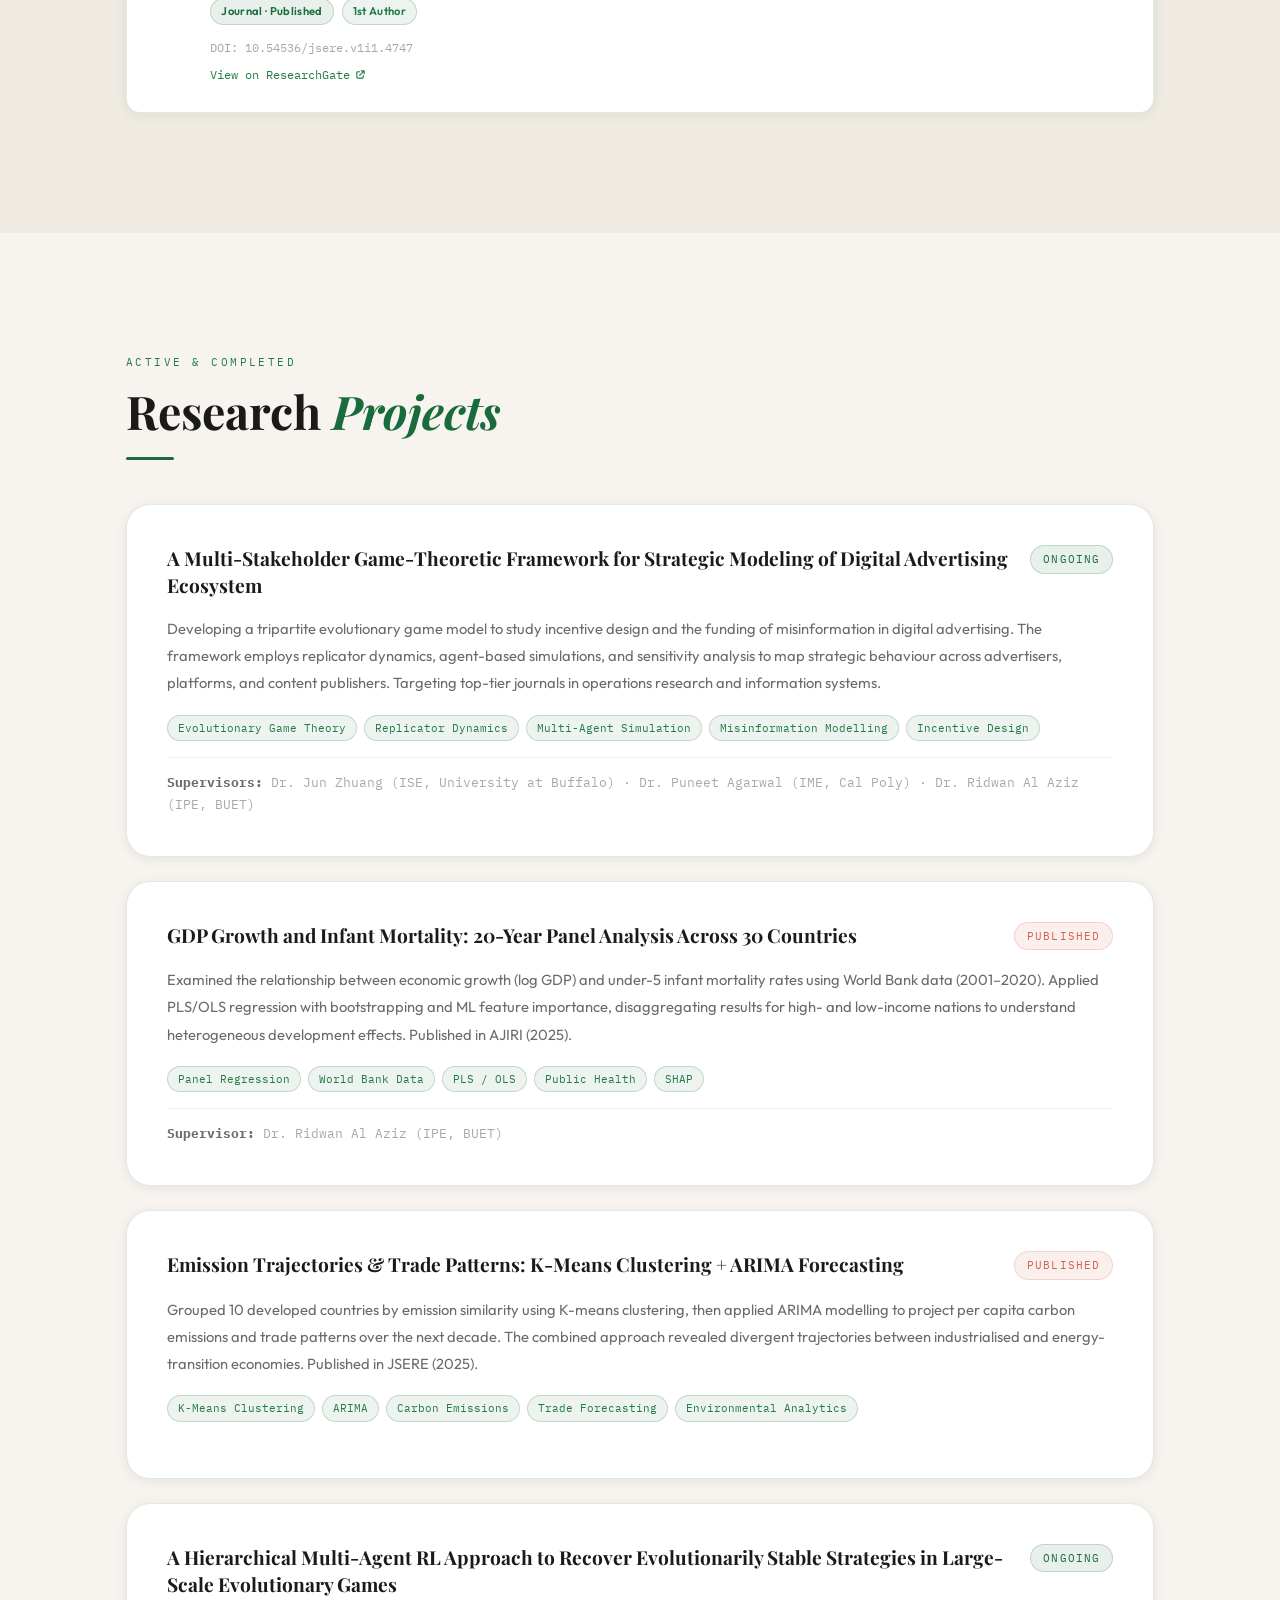
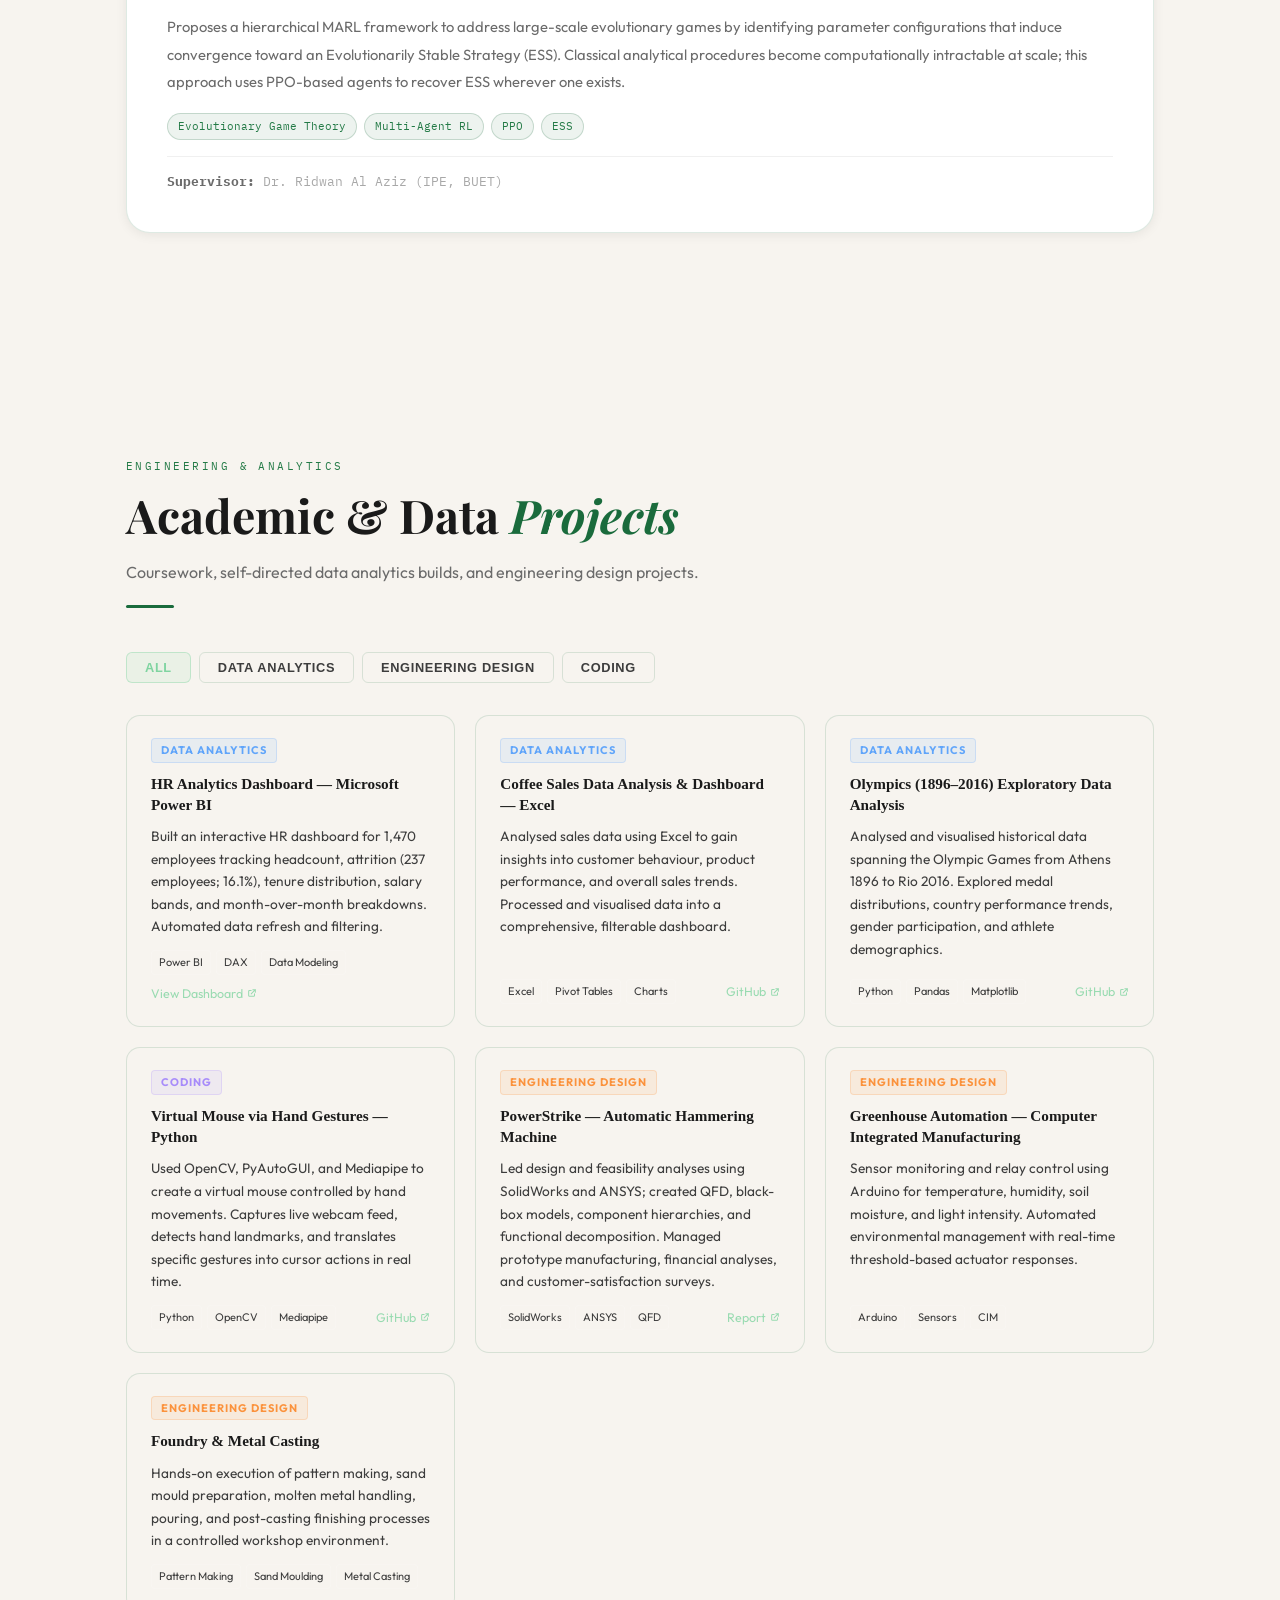
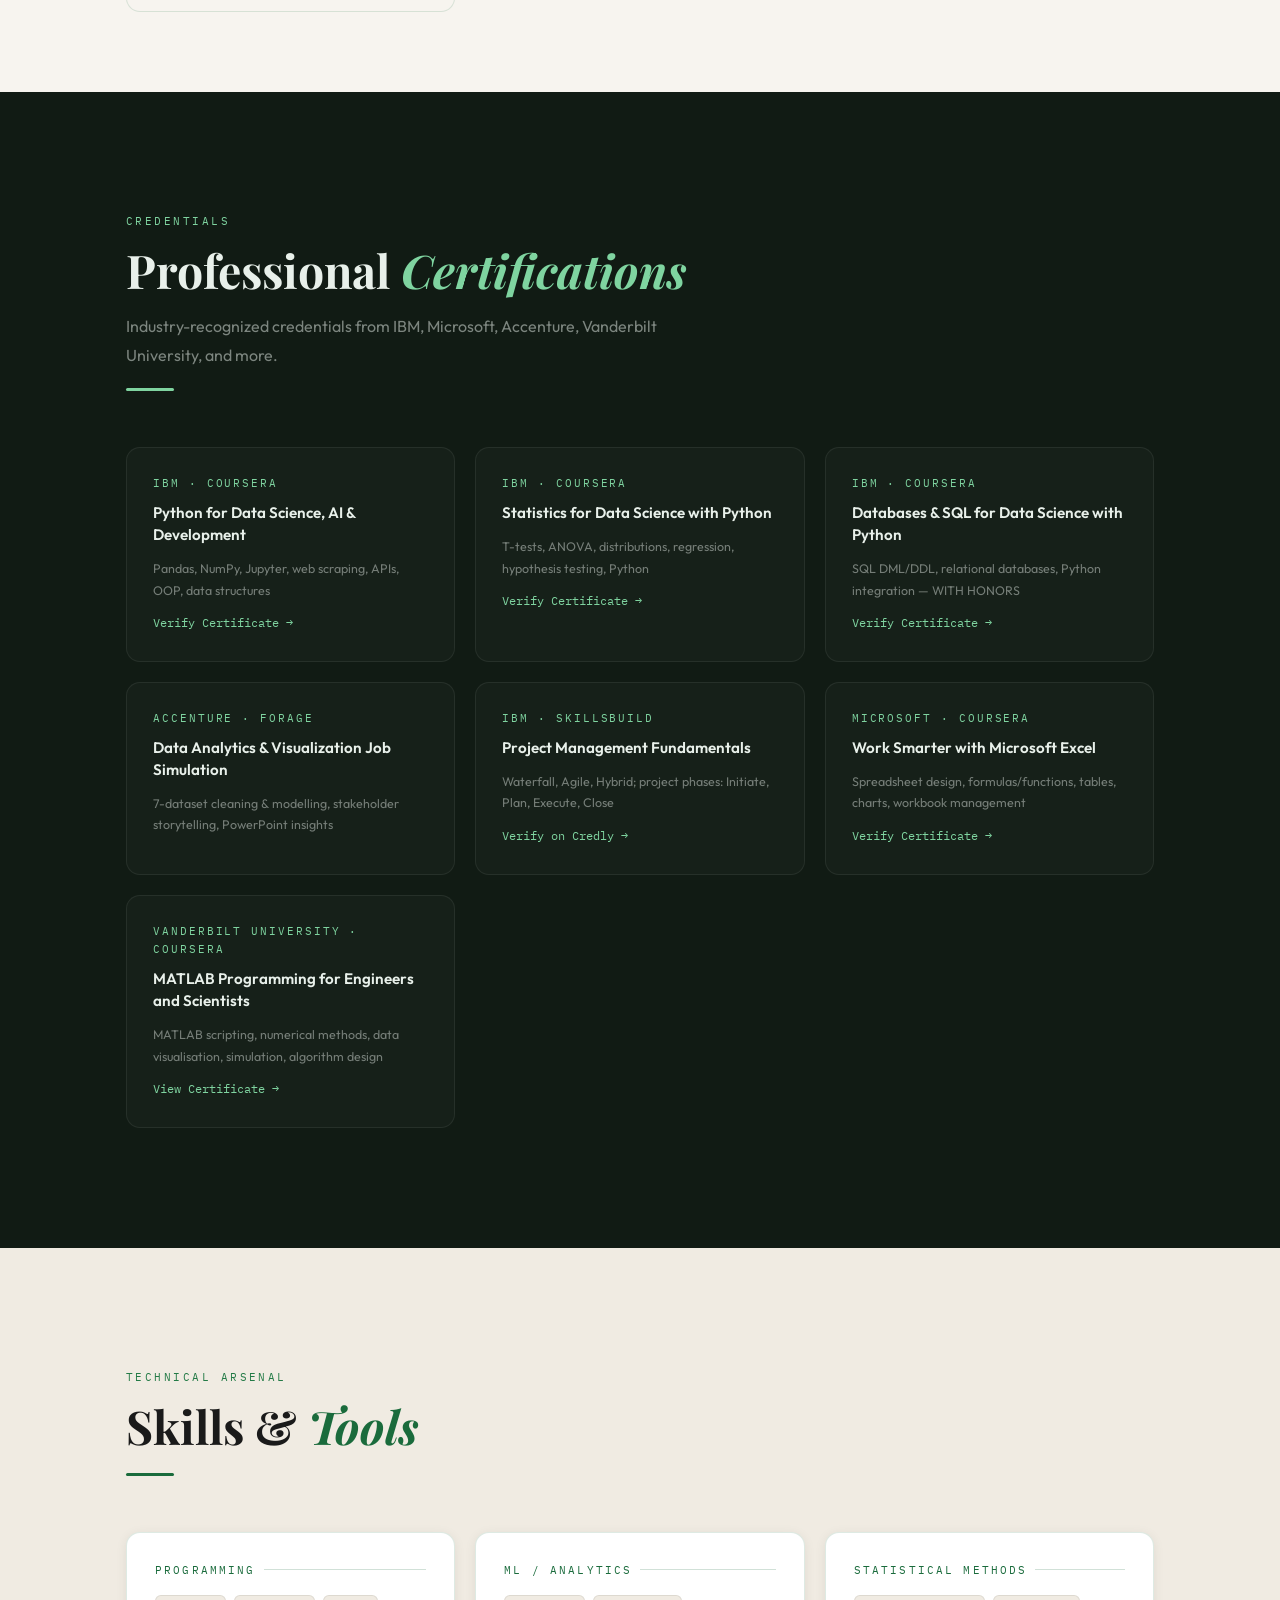
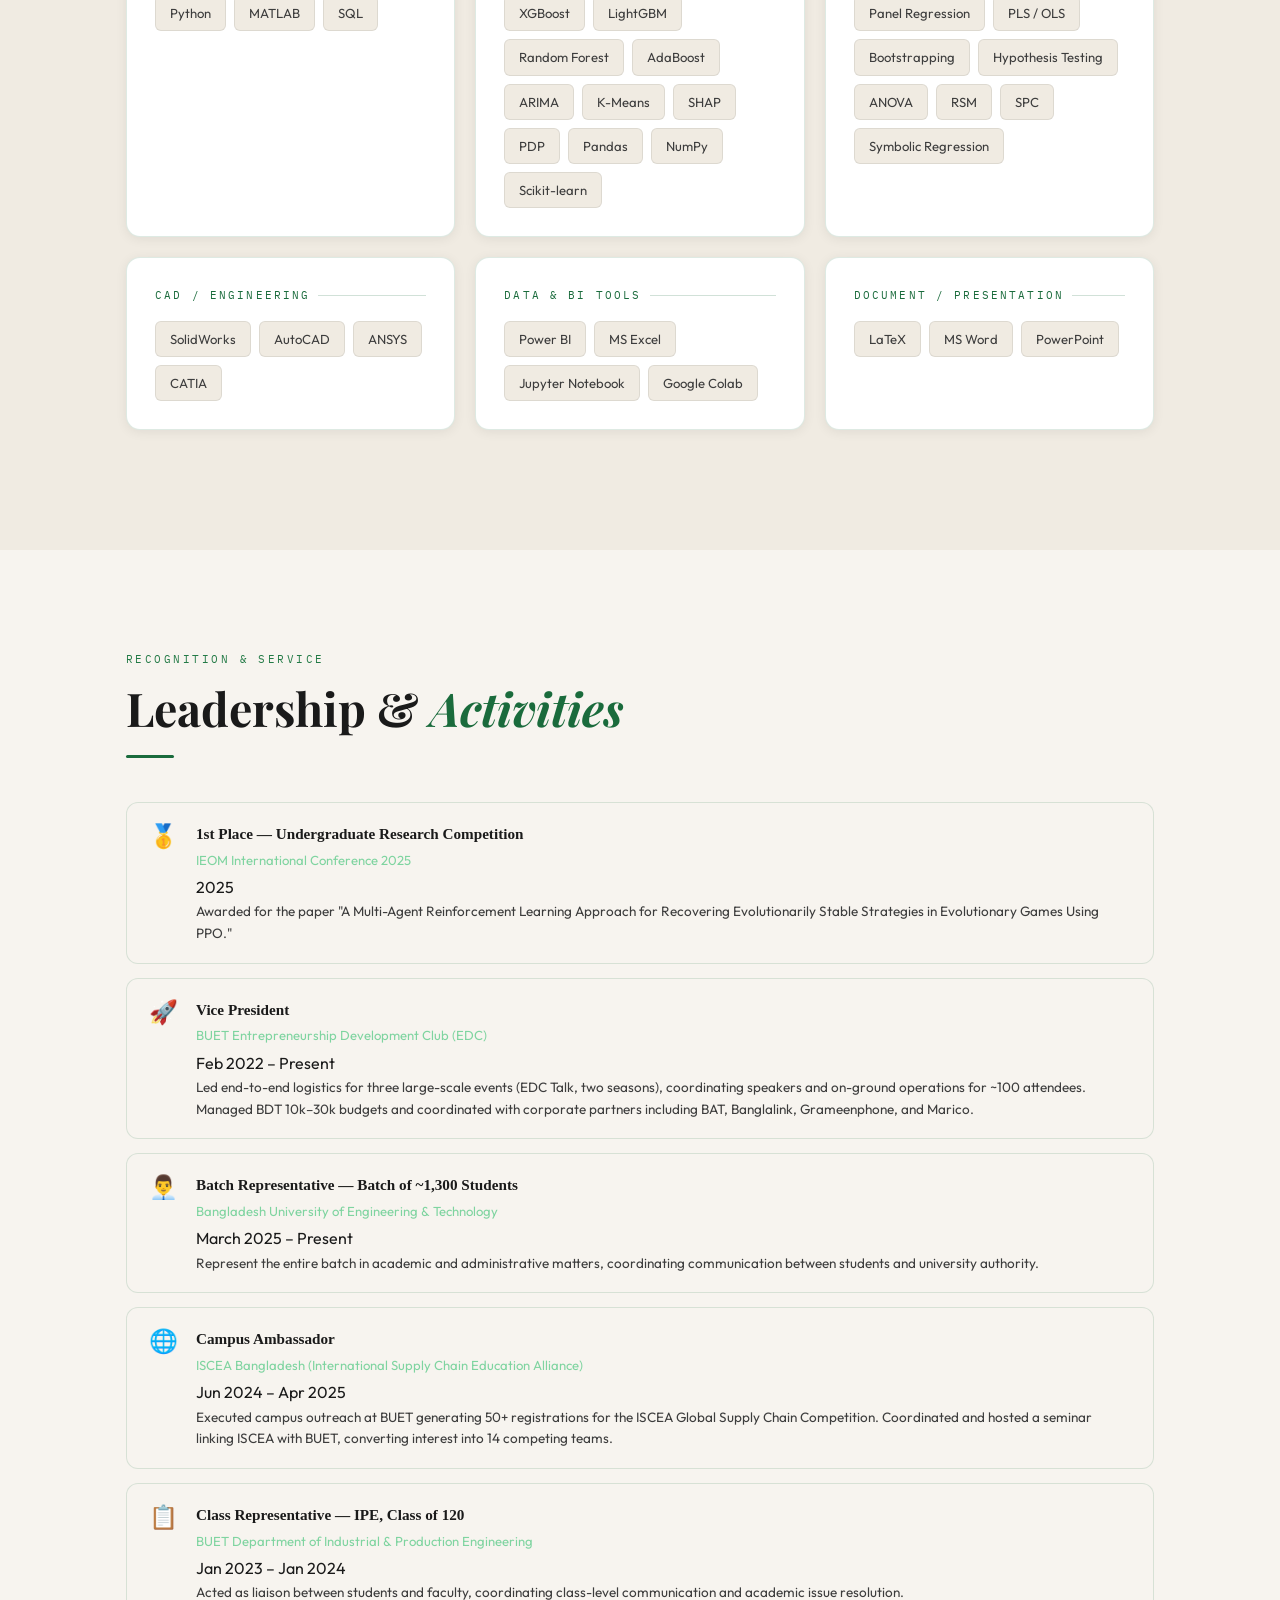
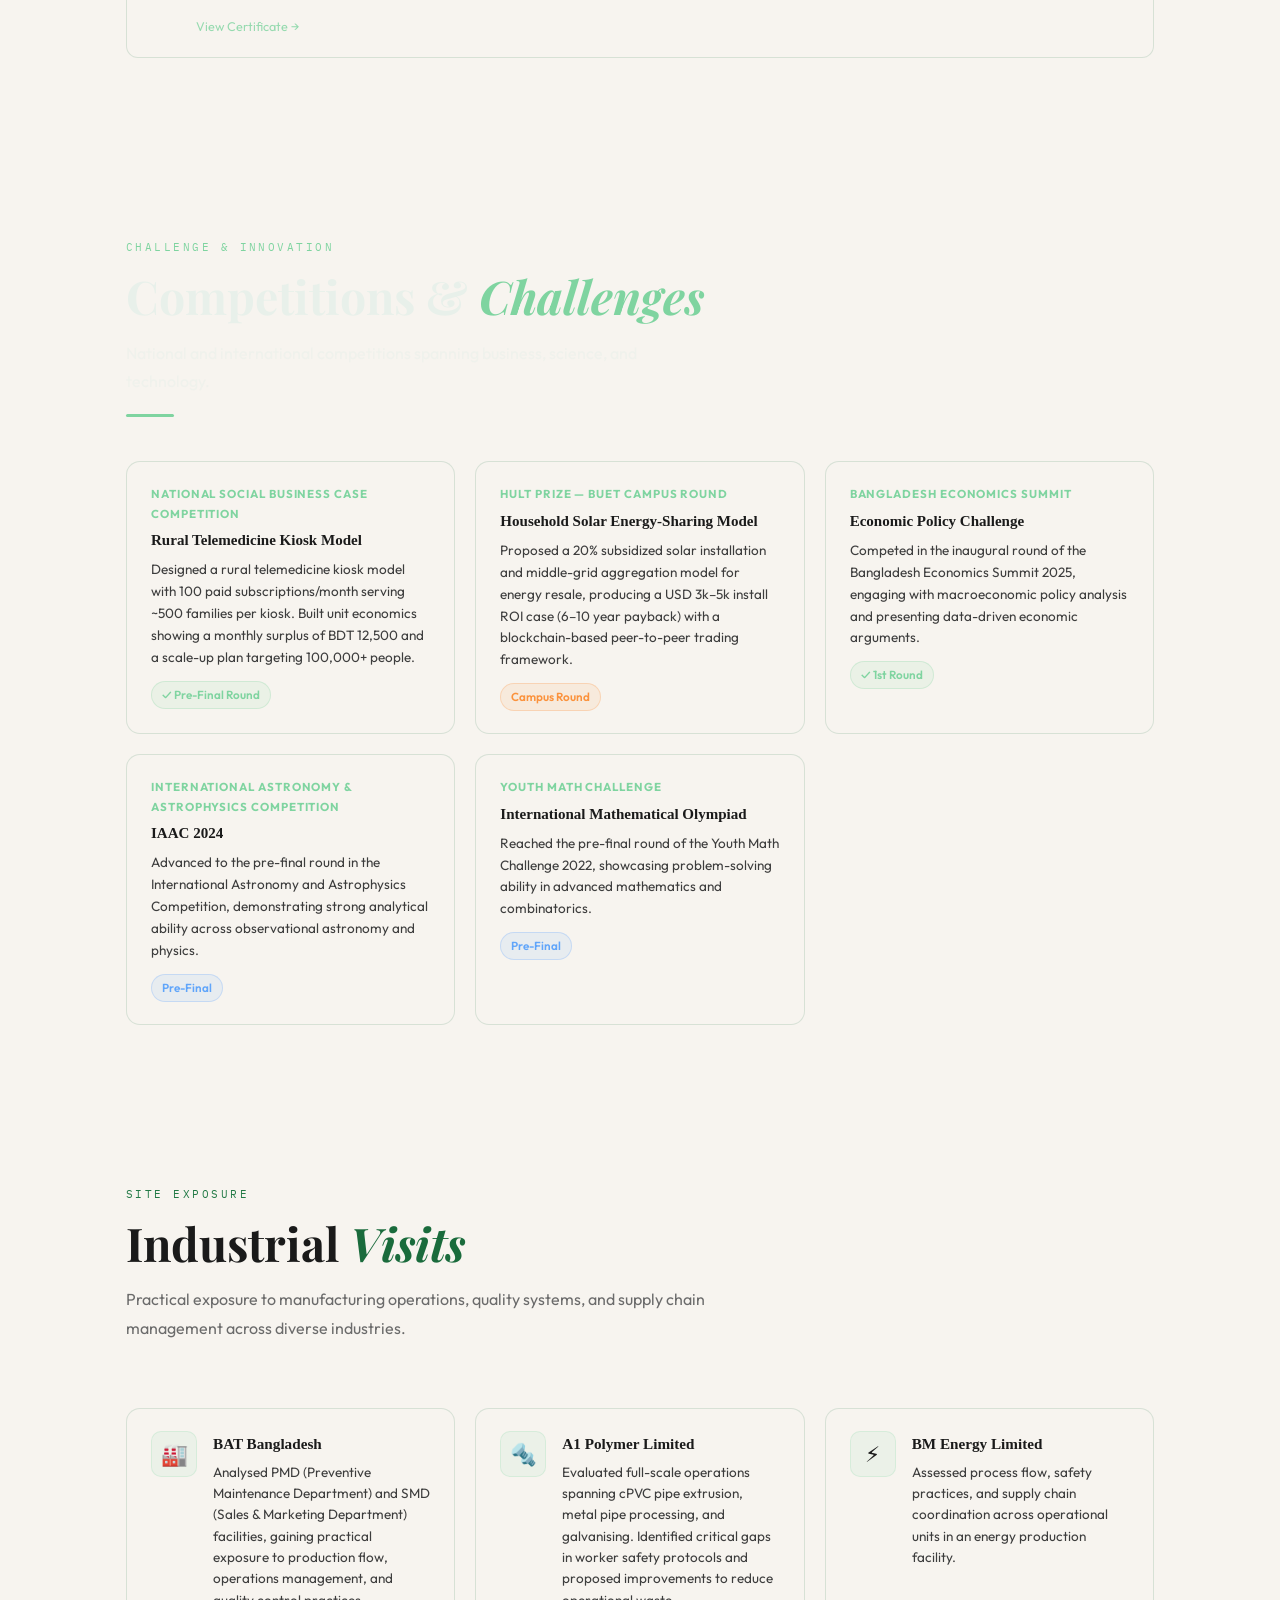
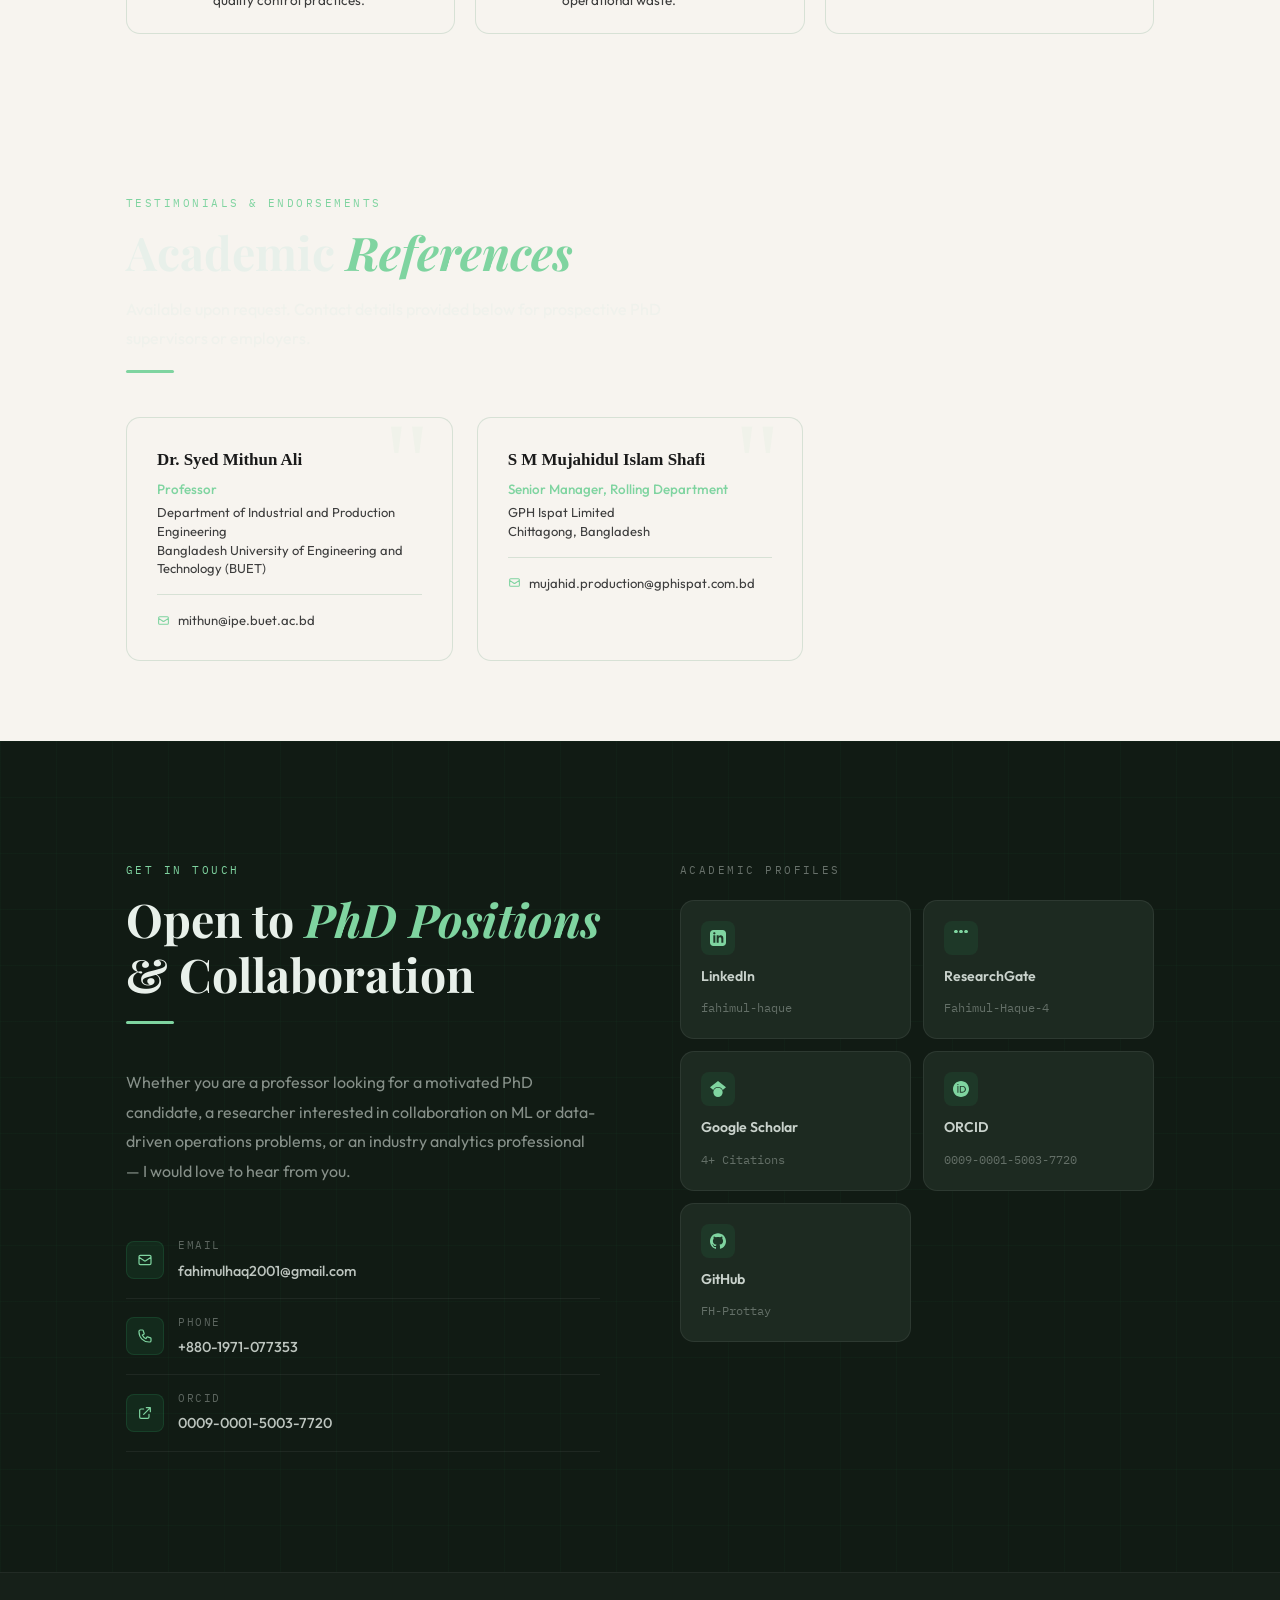
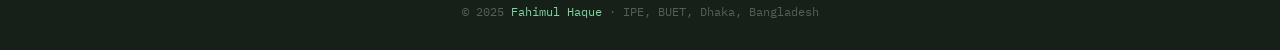
==== commit 5519d8df: "Update index.html" ====
--- a/index.html
+++ b/index.html
@@ -8,6 +8,470 @@
   <meta property="og:description" content="3 published journal papers, 5 conference papers. Seeking PhD in industrial engineering systems." />
   <title>Fahimul Haque — Researcher</title>
   <link rel="stylesheet" href="style.css" />
+
+  <!-- ─── Styles for new sections ─────────────────────────────────────── -->
+  <style>
+
+    /* ══ WORK EXPERIENCE ══════════════════════════════════════════════ */
+    #work-experience { padding: 80px 0; }
+
+    .work-timeline {
+      position: relative;
+      padding-left: 30px;
+    }
+    .work-timeline::before {
+      content: '';
+      position: absolute;
+      left: 6px;
+      top: 10px;
+      bottom: 10px;
+      width: 2px;
+      background: linear-gradient(to bottom, #7fd4a0 60%, transparent);
+      border-radius: 2px;
+    }
+    .work-entry {
+      position: relative;
+      margin-bottom: 28px;
+      background: var(--surface, rgba(255,255,255,0.04));
+      border: 1px solid var(--border, rgba(127,212,160,0.14));
+      border-radius: 14px;
+      padding: 26px 28px;
+      transition: border-color .25s ease, transform .25s ease;
+    }
+    .work-entry:last-child { margin-bottom: 0; }
+    .work-entry::before {
+      content: '';
+      position: absolute;
+      left: -24px;
+      top: 26px;
+      width: 12px;
+      height: 12px;
+      border-radius: 50%;
+      background: #7fd4a0;
+      border: 2px solid var(--bg, #0a1a10);
+      box-shadow: 0 0 0 4px rgba(127,212,160,.18);
+      z-index: 1;
+    }
+    .work-entry:hover {
+      border-color: rgba(127,212,160,.5);
+      transform: translateX(5px);
+    }
+    .work-entry-header {
+      display: flex;
+      justify-content: space-between;
+      align-items: flex-start;
+      flex-wrap: wrap;
+      gap: 8px;
+      margin-bottom: 4px;
+    }
+    .work-entry-title {
+      font-size: 1.0rem;
+      font-weight: 700;
+      color: var(--ink, #e8f0ea);
+      font-family: var(--font-head, serif);
+      line-height: 1.3;
+    }
+    .work-entry-badge {
+      font-size: .72rem;
+      font-weight: 700;
+      text-transform: uppercase;
+      letter-spacing: .07em;
+      padding: 3px 11px;
+      border-radius: 20px;
+      white-space: nowrap;
+      background: rgba(127,212,160,.1);
+      border: 1px solid rgba(127,212,160,.28);
+      color: #7fd4a0;
+    }
+    .work-entry-company {
+      font-size: .86rem;
+      color: #7fd4a0;
+      font-weight: 500;
+      margin-bottom: 14px;
+    }
+    .work-entry-company span {
+      color: var(--ink-mid, rgba(232,240,234,.5));
+      font-weight: 400;
+      font-size: .8rem;
+      margin-left: 6px;
+    }
+    .work-bullets {
+      list-style: none;
+      padding: 0;
+      margin: 0;
+    }
+    .work-bullets li {
+      position: relative;
+      padding-left: 18px;
+      font-size: .875rem;
+      color: var(--ink-mid, rgba(232,240,234,.65));
+      line-height: 1.7;
+      margin-bottom: 4px;
+    }
+    .work-bullets li::before {
+      content: '▸';
+      position: absolute;
+      left: 0;
+      color: #7fd4a0;
+      font-size: .72rem;
+      top: 5px;
+    }
+    .work-entry-links {
+      display: flex;
+      gap: 14px;
+      flex-wrap: wrap;
+      margin-top: 14px;
+    }
+    .work-entry-link {
+      display: inline-flex;
+      align-items: center;
+      gap: 4px;
+      font-size: .79rem;
+      color: #7fd4a0;
+      text-decoration: none;
+      opacity: .75;
+      transition: opacity .2s;
+    }
+    .work-entry-link:hover { opacity: 1; }
+
+    /* ══ ACADEMIC & DATA PROJECTS ════════════════════════════════════ */
+    #academic-projects { padding: 80px 0; }
+
+    .proj-filter-tabs {
+      display: flex;
+      gap: 8px;
+      flex-wrap: wrap;
+      margin-bottom: 32px;
+    }
+    .proj-filter-btn {
+      padding: 7px 18px;
+      border-radius: 6px;
+      border: 1px solid var(--border, rgba(127,212,160,.14));
+      background: transparent;
+      color: var(--ink-mid, rgba(232,240,234,.6));
+      font-size: .8rem;
+      font-weight: 600;
+      cursor: pointer;
+      transition: all .2s;
+      letter-spacing: .05em;
+      text-transform: uppercase;
+    }
+    .proj-filter-btn.active,
+    .proj-filter-btn:hover {
+      background: rgba(127,212,160,.1);
+      border-color: rgba(127,212,160,.4);
+      color: #7fd4a0;
+    }
+    .proj-cards-grid {
+      display: grid;
+      grid-template-columns: repeat(auto-fill, minmax(310px, 1fr));
+      gap: 20px;
+    }
+    .proj-small-card {
+      background: var(--surface, rgba(255,255,255,.04));
+      border: 1px solid var(--border, rgba(127,212,160,.12));
+      border-radius: 14px;
+      padding: 22px 24px;
+      transition: border-color .25s, transform .25s;
+      display: flex;
+      flex-direction: column;
+      gap: 10px;
+    }
+    .proj-small-card:hover {
+      border-color: rgba(127,212,160,.4);
+      transform: translateY(-4px);
+    }
+    .proj-small-card[data-type="hidden"] { display: none; }
+
+    .proj-small-type {
+      font-size: .69rem;
+      font-weight: 700;
+      text-transform: uppercase;
+      letter-spacing: .09em;
+      padding: 2px 9px;
+      border-radius: 4px;
+      width: fit-content;
+    }
+    .proj-type-data  { background: rgba(96,165,250,.1);  color: #60a5fa; border: 1px solid rgba(96,165,250,.22); }
+    .proj-type-eng   { background: rgba(251,146,60,.1);  color: #fb923c; border: 1px solid rgba(251,146,60,.22); }
+    .proj-type-code  { background: rgba(167,139,250,.1); color: #a78bfa; border: 1px solid rgba(167,139,250,.22); }
+
+    .proj-small-title {
+      font-size: .95rem;
+      font-weight: 700;
+      color: var(--ink, #e8f0ea);
+      font-family: var(--font-head, serif);
+      line-height: 1.4;
+    }
+    .proj-small-desc {
+      font-size: .855rem;
+      color: var(--ink-mid, rgba(232,240,234,.62));
+      line-height: 1.65;
+      flex: 1;
+    }
+    .proj-small-footer {
+      display: flex;
+      justify-content: space-between;
+      align-items: center;
+      flex-wrap: wrap;
+      gap: 8px;
+      margin-top: 2px;
+    }
+    .proj-small-tools {
+      display: flex;
+      gap: 5px;
+      flex-wrap: wrap;
+    }
+    .proj-small-tool {
+      font-size: .69rem;
+      padding: 2px 7px;
+      border-radius: 4px;
+      background: rgba(255,255,255,.05);
+      border: 1px solid rgba(255,255,255,.1);
+      color: var(--ink-mid, rgba(232,240,234,.45));
+    }
+    .proj-small-link {
+      font-size: .78rem;
+      color: #7fd4a0;
+      text-decoration: none;
+      display: inline-flex;
+      align-items: center;
+      gap: 4px;
+      opacity: .78;
+      transition: opacity .2s;
+      flex-shrink: 0;
+    }
+    .proj-small-link:hover { opacity: 1; }
+
+    /* ══ COMPETITIONS ════════════════════════════════════════════════ */
+    #competitions { padding: 80px 0; }
+
+    .comp-grid {
+      display: grid;
+      grid-template-columns: repeat(auto-fill, minmax(280px, 1fr));
+      gap: 20px;
+    }
+    .comp-card {
+      background: var(--surface, rgba(255,255,255,.04));
+      border: 1px solid var(--border, rgba(127,212,160,.12));
+      border-radius: 14px;
+      padding: 22px 24px;
+      transition: border-color .25s, transform .25s;
+      position: relative;
+      overflow: hidden;
+    }
+    .comp-card::after {
+      content: '';
+      position: absolute;
+      top: 0; left: 0; right: 0;
+      height: 2px;
+      background: linear-gradient(90deg, #7fd4a0, transparent);
+      opacity: 0;
+      transition: opacity .25s;
+    }
+    .comp-card:hover {
+      border-color: rgba(127,212,160,.42);
+      transform: translateY(-4px);
+    }
+    .comp-card:hover::after { opacity: 1; }
+    .comp-event {
+      font-size: .72rem;
+      font-weight: 700;
+      text-transform: uppercase;
+      letter-spacing: .08em;
+      color: #7fd4a0;
+      margin-bottom: 7px;
+    }
+    .comp-name {
+      font-size: .94rem;
+      font-weight: 700;
+      color: var(--ink, #e8f0ea);
+      font-family: var(--font-head, serif);
+      margin-bottom: 8px;
+      line-height: 1.4;
+    }
+    .comp-desc {
+      font-size: .845rem;
+      color: var(--ink-mid, rgba(232,240,234,.6));
+      line-height: 1.62;
+    }
+    .comp-result {
+      display: inline-flex;
+      align-items: center;
+      gap: 5px;
+      font-size: .73rem;
+      font-weight: 600;
+      margin-top: 12px;
+      padding: 3px 10px;
+      border-radius: 20px;
+    }
+    .comp-result.reached   { background: rgba(127,212,160,.1); color: #7fd4a0; border: 1px solid rgba(127,212,160,.25); }
+    .comp-result.campus    { background: rgba(251,146,60,.1);  color: #fb923c; border: 1px solid rgba(251,146,60,.25); }
+    .comp-result.prefinal  { background: rgba(96,165,250,.1);  color: #60a5fa; border: 1px solid rgba(96,165,250,.25); }
+
+    /* ══ INDUSTRIAL VISITS ═══════════════════════════════════════════ */
+    #industrial-visits { padding: 80px 0; }
+
+    .visit-grid {
+      display: grid;
+      grid-template-columns: repeat(auto-fill, minmax(290px, 1fr));
+      gap: 20px;
+    }
+    .visit-card {
+      background: var(--surface, rgba(255,255,255,.04));
+      border: 1px solid var(--border, rgba(127,212,160,.12));
+      border-radius: 14px;
+      padding: 22px 24px;
+      display: flex;
+      gap: 16px;
+      align-items: flex-start;
+      transition: border-color .25s, transform .2s;
+    }
+    .visit-card:hover {
+      border-color: rgba(127,212,160,.38);
+      transform: translateY(-3px);
+    }
+    .visit-icon-wrap {
+      width: 46px;
+      height: 46px;
+      border-radius: 10px;
+      flex-shrink: 0;
+      background: rgba(127,212,160,.09);
+      border: 1px solid rgba(127,212,160,.2);
+      display: flex;
+      align-items: center;
+      justify-content: center;
+      font-size: 1.35rem;
+    }
+    .visit-name {
+      font-size: .95rem;
+      font-weight: 700;
+      color: var(--ink, #e8f0ea);
+      font-family: var(--font-head, serif);
+      margin-bottom: 5px;
+    }
+    .visit-desc {
+      font-size: .845rem;
+      color: var(--ink-mid, rgba(232,240,234,.6));
+      line-height: 1.58;
+    }
+
+    /* ══ LEADERSHIP & ACTIVITIES (replaces old awards grid) ═════════ */
+    .activity-stack { display: flex; flex-direction: column; gap: 14px; }
+    .activity-item {
+      display: flex;
+      gap: 18px;
+      align-items: flex-start;
+      background: var(--surface, rgba(255,255,255,.04));
+      border: 1px solid var(--border, rgba(127,212,160,.12));
+      border-radius: 12px;
+      padding: 18px 22px;
+      transition: border-color .25s;
+    }
+    .activity-item:hover { border-color: rgba(127,212,160,.38); }
+    .activity-icon { font-size: 1.45rem; flex-shrink: 0; line-height: 1.3; }
+    .activity-content { flex: 1; }
+    .activity-title {
+      font-size: .95rem;
+      font-weight: 700;
+      color: var(--ink, #e8f0ea);
+      font-family: var(--font-head, serif);
+      margin-bottom: 2px;
+    }
+    .activity-org {
+      font-size: .82rem;
+      color: #7fd4a0;
+      margin-bottom: 3px;
+    }
+    .activity-period {
+      font-size: .75rem;
+      color: var(--ink-mid, rgba(232,240,234,.38));
+      letter-spacing: .03em;
+      margin-bottom: 6px;
+    }
+    .activity-desc {
+      font-size: .845rem;
+      color: var(--ink-mid, rgba(232,240,234,.6));
+      line-height: 1.6;
+    }
+
+    /* ══ REFERENCES ══════════════════════════════════════════════════ */
+    #references { padding: 80px 0; }
+
+    .ref-grid {
+      display: grid;
+      grid-template-columns: repeat(auto-fill, minmax(320px, 1fr));
+      gap: 24px;
+    }
+    .ref-card {
+      background: var(--surface, rgba(255,255,255,.04));
+      border: 1px solid var(--border, rgba(127,212,160,.12));
+      border-radius: 14px;
+      padding: 28px 30px;
+      transition: border-color .25s;
+      position: relative;
+      overflow: hidden;
+    }
+    .ref-card::before {
+      content: '"';
+      position: absolute;
+      top: -12px; right: 22px;
+      font-size: 7rem;
+      color: rgba(127,212,160,.055);
+      font-family: Georgia, serif;
+      line-height: 1;
+      pointer-events: none;
+    }
+    .ref-card:hover { border-color: rgba(127,212,160,.45); }
+    .ref-name {
+      font-size: 1.06rem;
+      font-weight: 700;
+      color: var(--ink, #e8f0ea);
+      font-family: var(--font-head, serif);
+      margin-bottom: 3px;
+    }
+    .ref-role {
+      font-size: .84rem;
+      color: #7fd4a0;
+      font-weight: 500;
+      margin-bottom: 2px;
+    }
+    .ref-dept {
+      font-size: .81rem;
+      color: var(--ink-mid, rgba(232,240,234,.52));
+      line-height: 1.45;
+      margin-bottom: 16px;
+    }
+    .ref-divider {
+      height: 1px;
+      background: var(--border, rgba(127,212,160,.12));
+      margin-bottom: 14px;
+    }
+    .ref-contact-row {
+      display: flex;
+      align-items: center;
+      gap: 8px;
+    }
+    .ref-contact-row a {
+      font-size: .82rem;
+      color: var(--ink-mid, rgba(232,240,234,.55));
+      text-decoration: none;
+      transition: color .2s;
+      word-break: break-all;
+    }
+    .ref-contact-row a:hover { color: #7fd4a0; }
+
+    /* ══ RESPONSIVE TWEAKS ═══════════════════════════════════════════ */
+    @media (max-width: 640px) {
+      .proj-cards-grid,
+      .comp-grid,
+      .visit-grid,
+      .ref-grid { grid-template-columns: 1fr; }
+      .work-timeline { padding-left: 20px; }
+      .work-entry::before { left: -15px; }
+    }
+
+  </style>
 </head>
 <body>
 
@@ -22,10 +486,12 @@
     </button>
     <ul class="nav-links" id="navLinks">
       <li><a href="#about">About</a></li>
+      <li><a href="#work-experience">Experience</a></li>
       <li><a href="#research">Research</a></li>
       <li><a href="#publications">Publications</a></li>
       <li><a href="#projects">Projects</a></li>
       <li><a href="#certifications">Certifications</a></li>
+      <li><a href="#awards">Activities</a></li>
       <li><a href="#contact" class="nav-cta">Contact</a></li>
     </ul>
   </div>
@@ -175,8 +641,8 @@
         <div class="stat-box" style="margin-top:0">
           <p class="stat-box-title">Leadership</p>
           <div class="stat-row">
-            <span class="stat-row-label">Class Representative</span>
-            <span class="stat-row-value" style="font-size:0.8rem;font-family:var(--font-body);color:var(--ink-mid)">IPE, BUET</span>
+            <span class="stat-row-label">VP — BUET EDC</span>
+            <span class="stat-row-value" style="font-size:0.8rem;font-family:var(--font-body);color:var(--ink-mid)">Feb 2022–</span>
           </div>
           <div class="stat-row">
             <span class="stat-row-label">Batch Representative</span>
@@ -187,6 +653,61 @@
             <span class="stat-row-value" style="font-size:0.8rem;font-family:var(--font-body);color:var(--emerald)">1st Place IEOM '25</span>
           </div>
         </div>
+      </div>
+
+    </div>
+  </div>
+</section>
+
+<!-- ═══════════════════════════════════════════
+     WORK EXPERIENCE  ← NEW
+═══════════════════════════════════════════ -->
+<section id="work-experience">
+  <div class="container">
+    <span class="section-label reveal">Professional Background</span>
+    <h2 class="section-title reveal reveal-delay-1">Work <em>Experience</em></h2>
+    <div class="emerald-rule reveal reveal-delay-2"></div>
+
+    <div class="work-timeline">
+
+      <!-- Entry 1: GPH Ispat Internship -->
+      <div class="work-entry reveal">
+        <div class="work-entry-header">
+          <p class="work-entry-title">Industrial Engineering Intern</p>
+          <span class="work-entry-badge">Nov 2025 – Dec 2025</span>
+        </div>
+        <p class="work-entry-company">
+          GPH Ispat Limited
+          <span>· Steel Manufacturing, Chittagong</span>
+        </p>
+        <ul class="work-bullets">
+          <li>Analysed end-to-end rebar production using Statistical Process Control (SPC) on 600 BR rebar (20 mm &amp; 25 mm), identifying process instability across subgroups.</li>
+          <li>Investigated production losses and quality variation by documenting major stoppage causes, including cobble events (0–4 per day) and raw-material stockouts.</li>
+          <li>Delivered a formal technical report consolidating findings and recommending process improvements for the rolling department.</li>
+        </ul>
+        <div class="work-entry-links">
+          <a href="https://www.researchgate.net/publication/398410767_A_Report_on_Industrial_Attachment_at_GPH_ISPAT_Limited" target="_blank" rel="noopener" class="work-entry-link">
+            Technical Report
+            <svg xmlns="http://www.w3.org/2000/svg" width="11" height="11" fill="none" viewBox="0 0 24 24" stroke="currentColor" stroke-width="2.5"><path stroke-linecap="round" stroke-linejoin="round" d="M10 6H6a2 2 0 00-2 2v10a2 2 0 002 2h10a2 2 0 002-2v-4M14 4h6m0 0v6m0-6L10 14"/></svg>
+          </a>
+        </div>
+      </div>
+
+      <!-- Entry 2: Mess Manager -->
+      <div class="work-entry reveal reveal-delay-1">
+        <div class="work-entry-header">
+          <p class="work-entry-title">Mess Manager</p>
+          <span class="work-entry-badge">Aug 2025 – Sep 2025</span>
+        </div>
+        <p class="work-entry-company">
+          Kazi Nazrul Islam Hall, BUET
+          <span>· Dhaka</span>
+        </p>
+        <ul class="work-bullets">
+          <li>Managed a BDT 1 million operating budget and supervised 15+ staff to deliver 24,000 meals over 30 days, ensuring schedule adherence, cost control, and service continuity.</li>
+          <li>Planned daily procurement from 4 wholesale hubs and applied demand forecasting to optimise inventory and costs.</li>
+          <li>Enabled the reintroduction of premium menus discontinued for 3 years, improving resident satisfaction.</li>
+        </ul>
       </div>
 
     </div>
@@ -500,26 +1021,184 @@
 
     <div class="project-card reveal">
       <div class="project-header">
-        <h3 class="project-title">Ergonomic Workstation Redesign — Industrial Attachment at GPH Ispat Limited</h3>
-        <span class="project-status status-complete">Completed</span>
+        <h3 class="project-title">A Hierarchical Multi-Agent RL Approach to Recover Evolutionarily Stable Strategies in Large-Scale Evolutionary Games</h3>
+        <span class="project-status status-ongoing">Ongoing</span>
       </div>
       <p class="project-desc">
-        During an industrial attachment at GPH Ispat Limited (Nov–Dec 2025), conducted a detailed
-        ergonomic and process analysis of the steel production facility. Developed proposals for workstation
-        redesign grounded in anthropometric analysis and SolidWorks modelling. Additional industry visits
-        include BAT Bangladesh, BM Energy Limited, and A1 Polymer Limited.
+        Proposes a hierarchical MARL framework to address large-scale evolutionary games by identifying
+        parameter configurations that induce convergence toward an Evolutionarily Stable Strategy (ESS).
+        Classical analytical procedures become computationally intractable at scale; this approach uses
+        PPO-based agents to recover ESS wherever one exists.
       </p>
       <div class="project-tags">
-        <span class="project-tag">Ergonomics</span>
-        <span class="project-tag">SolidWorks</span>
-        <span class="project-tag">Manufacturing</span>
-        <span class="project-tag">Steel Production</span>
+        <span class="project-tag">Evolutionary Game Theory</span>
+        <span class="project-tag">Multi-Agent RL</span>
+        <span class="project-tag">PPO</span>
+        <span class="project-tag">ESS</span>
       </div>
       <p class="project-supervisors">
-        <strong>Industry Partner:</strong> GPH Ispat Limited · Nov 2025 – Dec 2025
+        <strong>Supervisor:</strong> Dr. Ridwan Al Aziz (IPE, BUET)
       </p>
     </div>
 
+  </div>
+</section>
+
+<!-- ═══════════════════════════════════════════
+     ACADEMIC & DATA PROJECTS  ← NEW
+═══════════════════════════════════════════ -->
+<section id="academic-projects">
+  <div class="container">
+    <span class="section-label reveal">Engineering &amp; Analytics</span>
+    <h2 class="section-title reveal reveal-delay-1">Academic &amp; Data <em>Projects</em></h2>
+    <p class="section-subtitle reveal reveal-delay-2">
+      Coursework, self-directed data analytics builds, and engineering design projects.
+    </p>
+    <div class="emerald-rule reveal reveal-delay-2"></div>
+
+    <!-- Filter Tabs -->
+    <div class="proj-filter-tabs reveal reveal-delay-2">
+      <button class="proj-filter-btn active" data-filter="all" onclick="filterProjects(this,'all')">All</button>
+      <button class="proj-filter-btn" data-filter="data"  onclick="filterProjects(this,'data')">Data Analytics</button>
+      <button class="proj-filter-btn" data-filter="eng"   onclick="filterProjects(this,'eng')">Engineering Design</button>
+      <button class="proj-filter-btn" data-filter="code"  onclick="filterProjects(this,'code')">Coding</button>
+    </div>
+
+    <div class="proj-cards-grid">
+
+      <!-- HR Dashboard -->
+      <div class="proj-small-card reveal" data-category="data">
+        <span class="proj-small-type proj-type-data">Data Analytics</span>
+        <p class="proj-small-title">HR Analytics Dashboard — Microsoft Power BI</p>
+        <p class="proj-small-desc">
+          Built an interactive HR dashboard for 1,470 employees tracking headcount, attrition (237 employees; 16.1%), tenure distribution, salary bands, and month-over-month breakdowns. Automated data refresh and filtering.
+        </p>
+        <div class="proj-small-footer">
+          <div class="proj-small-tools">
+            <span class="proj-small-tool">Power BI</span>
+            <span class="proj-small-tool">DAX</span>
+            <span class="proj-small-tool">Data Modeling</span>
+          </div>
+          <a href="https://drive.google.com/file/d/1oO4duGIMnQlz-Skc-zotWtExQgxGfPxT/view?usp=sharing" target="_blank" rel="noopener" class="proj-small-link">
+            View Dashboard
+            <svg xmlns="http://www.w3.org/2000/svg" width="10" height="10" fill="none" viewBox="0 0 24 24" stroke="currentColor" stroke-width="2.5"><path stroke-linecap="round" stroke-linejoin="round" d="M10 6H6a2 2 0 00-2 2v10a2 2 0 002 2h10a2 2 0 002-2v-4M14 4h6m0 0v6m0-6L10 14"/></svg>
+          </a>
+        </div>
+      </div>
+
+      <!-- Coffee Sales Excel -->
+      <div class="proj-small-card reveal reveal-delay-1" data-category="data">
+        <span class="proj-small-type proj-type-data">Data Analytics</span>
+        <p class="proj-small-title">Coffee Sales Data Analysis &amp; Dashboard — Excel</p>
+        <p class="proj-small-desc">
+          Analysed sales data using Excel to gain insights into customer behaviour, product performance, and overall sales trends. Processed and visualised data into a comprehensive, filterable dashboard.
+        </p>
+        <div class="proj-small-footer">
+          <div class="proj-small-tools">
+            <span class="proj-small-tool">Excel</span>
+            <span class="proj-small-tool">Pivot Tables</span>
+            <span class="proj-small-tool">Charts</span>
+          </div>
+          <a href="https://github.com/FH-Prottay/Projects-and-Certificates/tree/main/Excel%20Projects/Project%202" target="_blank" rel="noopener" class="proj-small-link">
+            GitHub
+            <svg xmlns="http://www.w3.org/2000/svg" width="10" height="10" fill="none" viewBox="0 0 24 24" stroke="currentColor" stroke-width="2.5"><path stroke-linecap="round" stroke-linejoin="round" d="M10 6H6a2 2 0 00-2 2v10a2 2 0 002 2h10a2 2 0 002-2v-4M14 4h6m0 0v6m0-6L10 14"/></svg>
+          </a>
+        </div>
+      </div>
+
+      <!-- Olympic EDA -->
+      <div class="proj-small-card reveal reveal-delay-2" data-category="data">
+        <span class="proj-small-type proj-type-data">Data Analytics</span>
+        <p class="proj-small-title">Olympics (1896–2016) Exploratory Data Analysis</p>
+        <p class="proj-small-desc">
+          Analysed and visualised historical data spanning the Olympic Games from Athens 1896 to Rio 2016. Explored medal distributions, country performance trends, gender participation, and athlete demographics.
+        </p>
+        <div class="proj-small-footer">
+          <div class="proj-small-tools">
+            <span class="proj-small-tool">Python</span>
+            <span class="proj-small-tool">Pandas</span>
+            <span class="proj-small-tool">Matplotlib</span>
+          </div>
+          <a href="https://github.com/FH-Prottay/Projects-and-Certificates/tree/main/Data%20Analysis/Olympic%20Project" target="_blank" rel="noopener" class="proj-small-link">
+            GitHub
+            <svg xmlns="http://www.w3.org/2000/svg" width="10" height="10" fill="none" viewBox="0 0 24 24" stroke="currentColor" stroke-width="2.5"><path stroke-linecap="round" stroke-linejoin="round" d="M10 6H6a2 2 0 00-2 2v10a2 2 0 002 2h10a2 2 0 002-2v-4M14 4h6m0 0v6m0-6L10 14"/></svg>
+          </a>
+        </div>
+      </div>
+
+      <!-- Virtual Mouse -->
+      <div class="proj-small-card reveal" data-category="code">
+        <span class="proj-small-type proj-type-code">Coding</span>
+        <p class="proj-small-title">Virtual Mouse via Hand Gestures — Python</p>
+        <p class="proj-small-desc">
+          Used OpenCV, PyAutoGUI, and Mediapipe to create a virtual mouse controlled by hand movements. Captures live webcam feed, detects hand landmarks, and translates specific gestures into cursor actions in real time.
+        </p>
+        <div class="proj-small-footer">
+          <div class="proj-small-tools">
+            <span class="proj-small-tool">Python</span>
+            <span class="proj-small-tool">OpenCV</span>
+            <span class="proj-small-tool">Mediapipe</span>
+          </div>
+          <a href="https://github.com/FH-Prottay/Projects-and-Certificates/tree/main/Python%20Projects/Virtual%20Mouse" target="_blank" rel="noopener" class="proj-small-link">
+            GitHub
+            <svg xmlns="http://www.w3.org/2000/svg" width="10" height="10" fill="none" viewBox="0 0 24 24" stroke="currentColor" stroke-width="2.5"><path stroke-linecap="round" stroke-linejoin="round" d="M10 6H6a2 2 0 00-2 2v10a2 2 0 002 2h10a2 2 0 002-2v-4M14 4h6m0 0v6m0-6L10 14"/></svg>
+          </a>
+        </div>
+      </div>
+
+      <!-- PowerStrike -->
+      <div class="proj-small-card reveal reveal-delay-1" data-category="eng">
+        <span class="proj-small-type proj-type-eng">Engineering Design</span>
+        <p class="proj-small-title">PowerStrike — Automatic Hammering Machine</p>
+        <p class="proj-small-desc">
+          Led design and feasibility analyses using SolidWorks and ANSYS; created QFD, black-box models, component hierarchies, and functional decomposition. Managed prototype manufacturing, financial analyses, and customer-satisfaction surveys.
+        </p>
+        <div class="proj-small-footer">
+          <div class="proj-small-tools">
+            <span class="proj-small-tool">SolidWorks</span>
+            <span class="proj-small-tool">ANSYS</span>
+            <span class="proj-small-tool">QFD</span>
+          </div>
+          <a href="https://www.researchgate.net/publication/396906501_PowerStrike_A_Motorized_Automatic_Hammering_System_for_Precision_and_Efficiency" target="_blank" rel="noopener" class="proj-small-link">
+            Report
+            <svg xmlns="http://www.w3.org/2000/svg" width="10" height="10" fill="none" viewBox="0 0 24 24" stroke="currentColor" stroke-width="2.5"><path stroke-linecap="round" stroke-linejoin="round" d="M10 6H6a2 2 0 00-2 2v10a2 2 0 002 2h10a2 2 0 002-2v-4M14 4h6m0 0v6m0-6L10 14"/></svg>
+          </a>
+        </div>
+      </div>
+
+      <!-- Greenhouse Automation -->
+      <div class="proj-small-card reveal reveal-delay-2" data-category="eng">
+        <span class="proj-small-type proj-type-eng">Engineering Design</span>
+        <p class="proj-small-title">Greenhouse Automation — Computer Integrated Manufacturing</p>
+        <p class="proj-small-desc">
+          Sensor monitoring and relay control using Arduino for temperature, humidity, soil moisture, and light intensity. Automated environmental management with real-time threshold-based actuator responses.
+        </p>
+        <div class="proj-small-footer">
+          <div class="proj-small-tools">
+            <span class="proj-small-tool">Arduino</span>
+            <span class="proj-small-tool">Sensors</span>
+            <span class="proj-small-tool">CIM</span>
+          </div>
+        </div>
+      </div>
+
+      <!-- Foundry -->
+      <div class="proj-small-card reveal" data-category="eng">
+        <span class="proj-small-type proj-type-eng">Engineering Design</span>
+        <p class="proj-small-title">Foundry &amp; Metal Casting</p>
+        <p class="proj-small-desc">
+          Hands-on execution of pattern making, sand mould preparation, molten metal handling, pouring, and post-casting finishing processes in a controlled workshop environment.
+        </p>
+        <div class="proj-small-footer">
+          <div class="proj-small-tools">
+            <span class="proj-small-tool">Pattern Making</span>
+            <span class="proj-small-tool">Sand Moulding</span>
+            <span class="proj-small-tool">Metal Casting</span>
+          </div>
+        </div>
+      </div>
+
+    </div>
   </div>
 </section>
 
@@ -531,7 +1210,7 @@
     <span class="section-label reveal" style="color:#7fd4a0">Credentials</span>
     <h2 class="section-title light reveal reveal-delay-1">Professional <em>Certifications</em></h2>
     <p class="section-subtitle reveal reveal-delay-2" style="color:rgba(232,240,234,0.5)">
-      Industry-recognized credentials from IBM, Microsoft, Accenture, and Vanderbilt University.
+      Industry-recognized credentials from IBM, Microsoft, Accenture, Vanderbilt University, and more.
     </p>
     <div class="emerald-rule reveal reveal-delay-2" style="background:#7fd4a0"></div>
 
@@ -585,6 +1264,16 @@
         <p class="cert-skills">Spreadsheet design, formulas/functions, tables, charts, workbook management</p>
         <a href="https://coursera.org/verify/YT3H3CPHDBBZ" target="_blank" rel="noopener" class="cert-link">
           Verify Certificate →
+        </a>
+      </div>
+
+      <!-- NEW: Vanderbilt MATLAB -->
+      <div class="cert-card reveal">
+        <span class="cert-issuer">Vanderbilt University · Coursera</span>
+        <p class="cert-name">MATLAB Programming for Engineers and Scientists</p>
+        <p class="cert-skills">MATLAB scripting, numerical methods, data visualisation, simulation, algorithm design</p>
+        <a href="https://drive.google.com/file/d/1qeBGYElDNSt06OVlT5WKvbt333m3mKo0/view?usp=drive_link" target="_blank" rel="noopener" class="cert-link">
+          View Certificate →
         </a>
       </div>
 
@@ -637,6 +1326,7 @@
           <span class="skill-pill">Hypothesis Testing</span>
           <span class="skill-pill">ANOVA</span>
           <span class="skill-pill">RSM</span>
+          <span class="skill-pill">SPC</span>
           <span class="skill-pill">Symbolic Regression</span>
         </div>
       </div>
@@ -674,43 +1364,206 @@
 </section>
 
 <!-- ═══════════════════════════════════════════
-     AWARDS
+     LEADERSHIP & ACTIVITIES  (updated awards)
 ═══════════════════════════════════════════ -->
 <section id="awards">
   <div class="container">
-    <span class="section-label reveal">Recognition</span>
-    <h2 class="section-title reveal reveal-delay-1">Awards &amp; <em>Leadership</em></h2>
+    <span class="section-label reveal">Recognition &amp; Service</span>
+    <h2 class="section-title reveal reveal-delay-1">Leadership &amp; <em>Activities</em></h2>
     <div class="emerald-rule reveal reveal-delay-2"></div>
 
-    <div class="awards-grid">
-      <div class="award-card reveal">
-        <span class="award-icon">🥇</span>
+    <div class="activity-stack">
+
+      <div class="activity-item reveal">
+        <span class="activity-icon">🥇</span>
+        <div class="activity-content">
+          <p class="activity-title">1st Place — Undergraduate Research Competition</p>
+          <p class="activity-org">IEOM International Conference 2025</p>
+          <p class="activity-date">2025</p>
+          <p class="activity-desc">Awarded for the paper "A Multi-Agent Reinforcement Learning Approach for Recovering Evolutionarily Stable Strategies in Evolutionary Games Using PPO."</p>
+        </div>
+      </div>
+
+      <div class="activity-item reveal reveal-delay-1">
+        <span class="activity-icon">🚀</span>
+        <div class="activity-content">
+          <p class="activity-title">Vice President</p>
+          <p class="activity-org">BUET Entrepreneurship Development Club (EDC)</p>
+          <p class="activity-date">Feb 2022 – Present</p>
+          <p class="activity-desc">Led end-to-end logistics for three large-scale events (EDC Talk, two seasons), coordinating speakers and on-ground operations for ~100 attendees. Managed BDT 10k–30k budgets and coordinated with corporate partners including BAT, Banglalink, Grameenphone, and Marico.</p>
+        </div>
+      </div>
+
+      <div class="activity-item reveal reveal-delay-2">
+        <span class="activity-icon">👨‍💼</span>
+        <div class="activity-content">
+          <p class="activity-title">Batch Representative — Batch of ~1,300 Students</p>
+          <p class="activity-org">Bangladesh University of Engineering &amp; Technology</p>
+          <p class="activity-date">March 2025 – Present</p>
+          <p class="activity-desc">Represent the entire batch in academic and administrative matters, coordinating communication between students and university authority.</p>
+        </div>
+      </div>
+
+      <div class="activity-item reveal">
+        <span class="activity-icon">🌐</span>
+        <div class="activity-content">
+          <p class="activity-title">Campus Ambassador</p>
+          <p class="activity-org">ISCEA Bangladesh (International Supply Chain Education Alliance)</p>
+          <p class="activity-date">Jun 2024 – Apr 2025</p>
+          <p class="activity-desc">Executed campus outreach at BUET generating 50+ registrations for the ISCEA Global Supply Chain Competition. Coordinated and hosted a seminar linking ISCEA with BUET, converting interest into 14 competing teams.</p>
+        </div>
+      </div>
+
+      <div class="activity-item reveal reveal-delay-1">
+        <span class="activity-icon">📋</span>
+        <div class="activity-content">
+          <p class="activity-title">Class Representative — IPE, Class of 120</p>
+          <p class="activity-org">BUET Department of Industrial &amp; Production Engineering</p>
+          <p class="activity-date">Jan 2023 – Jan 2024</p>
+          <p class="activity-desc">Acted as liaison between students and faculty, coordinating class-level communication and academic issue resolution.</p>
+          <div style="margin-top:8px">
+            <a href="https://drive.google.com/file/d/1ePEGUxmCKBysCA5vAN3_OK1fjsY84vFM/view?usp=sharing" target="_blank" rel="noopener" style="font-size:.79rem;color:#7fd4a0;text-decoration:none;opacity:.8;transition:opacity .2s" onmouseover="this.style.opacity=1" onmouseout="this.style.opacity=0.8">
+              View Certificate →
+            </a>
+          </div>
+        </div>
+      </div>
+
+    </div>
+  </div>
+</section>
+
+<!-- ═══════════════════════════════════════════
+     COMPETITIONS  ← NEW
+═══════════════════════════════════════════ -->
+<section id="competitions">
+  <div class="container">
+    <span class="section-label reveal" style="color:#7fd4a0">Challenge &amp; Innovation</span>
+    <h2 class="section-title light reveal reveal-delay-1">Competitions &amp; <em>Challenges</em></h2>
+    <p class="section-subtitle reveal reveal-delay-2" style="color:rgba(232,240,234,0.5)">
+      National and international competitions spanning business, science, and technology.
+    </p>
+    <div class="emerald-rule reveal reveal-delay-2" style="background:#7fd4a0"></div>
+
+    <div class="comp-grid">
+
+      <div class="comp-card reveal">
+        <p class="comp-event">National Social Business Case Competition</p>
+        <p class="comp-name">Rural Telemedicine Kiosk Model</p>
+        <p class="comp-desc">Designed a rural telemedicine kiosk model with 100 paid subscriptions/month serving ~500 families per kiosk. Built unit economics showing a monthly surplus of BDT 12,500 and a scale-up plan targeting 100,000+ people.</p>
+        <span class="comp-result reached">✓ Pre-Final Round</span>
+      </div>
+
+      <div class="comp-card reveal reveal-delay-1">
+        <p class="comp-event">Hult Prize — BUET Campus Round</p>
+        <p class="comp-name">Household Solar Energy-Sharing Model</p>
+        <p class="comp-desc">Proposed a 20% subsidized solar installation and middle-grid aggregation model for energy resale, producing a USD 3k–5k install ROI case (6–10 year payback) with a blockchain-based peer-to-peer trading framework.</p>
+        <span class="comp-result campus">Campus Round</span>
+      </div>
+
+      <div class="comp-card reveal reveal-delay-2">
+        <p class="comp-event">Bangladesh Economics Summit</p>
+        <p class="comp-name">Economic Policy Challenge</p>
+        <p class="comp-desc">Competed in the inaugural round of the Bangladesh Economics Summit 2025, engaging with macroeconomic policy analysis and presenting data-driven economic arguments.</p>
+        <span class="comp-result reached">✓ 1st Round</span>
+      </div>
+
+      <div class="comp-card reveal">
+        <p class="comp-event">International Astronomy &amp; Astrophysics Competition</p>
+        <p class="comp-name">IAAC 2024</p>
+        <p class="comp-desc">Advanced to the pre-final round in the International Astronomy and Astrophysics Competition, demonstrating strong analytical ability across observational astronomy and physics.</p>
+        <span class="comp-result prefinal">Pre-Final</span>
+      </div>
+
+      <div class="comp-card reveal reveal-delay-1">
+        <p class="comp-event">Youth Math Challenge</p>
+        <p class="comp-name">International Mathematical Olympiad</p>
+        <p class="comp-desc">Reached the pre-final round of the Youth Math Challenge 2022, showcasing problem-solving ability in advanced mathematics and combinatorics.</p>
+        <span class="comp-result prefinal">Pre-Final</span>
+      </div>
+
+    </div>
+  </div>
+</section>
+
+<!-- ═══════════════════════════════════════════
+     INDUSTRIAL VISITS  ← NEW
+═══════════════════════════════════════════ -->
+<section id="industrial-visits">
+  <div class="container">
+    <span class="section-label reveal">Site Exposure</span>
+    <h2 class="section-title reveal reveal-delay-1">Industrial <em>Visits</em></h2>
+    <p class="section-subtitle reveal reveal-delay-2">
+      Practical exposure to manufacturing operations, quality systems, and supply chain management across diverse industries.
+    </p>
+    <div class="emerald-rule reveal reveal-delay-2"></div>
+
+    <div class="visit-grid">
+
+      <div class="visit-card reveal">
+        <div class="visit-icon-wrap">🏭</div>
         <div>
-          <p class="award-title">1st Place — Undergraduate Research Competition</p>
-          <p class="award-meta">IEOM International Conference 2025 · Paper: Multi-Agent RL for Recovering ESS</p>
-        </div>
-      </div>
-      <div class="award-card reveal reveal-delay-1">
-        <span class="award-icon">👨‍💼</span>
+          <p class="visit-name">BAT Bangladesh</p>
+          <p class="visit-desc">Analysed PMD (Preventive Maintenance Department) and SMD (Sales &amp; Marketing Department) facilities, gaining practical exposure to production flow, operations management, and quality control practices.</p>
+        </div>
+      </div>
+
+      <div class="visit-card reveal reveal-delay-1">
+        <div class="visit-icon-wrap">🔩</div>
         <div>
-          <p class="award-title">Batch Representative — Batch of 1300</p>
-          <p class="award-meta">Bangladesh University of Engineering &amp; Technology · March 2025 – Present</p>
-        </div>
-      </div>
-      <div class="award-card reveal reveal-delay-2">
-        <span class="award-icon">📋</span>
+          <p class="visit-name">A1 Polymer Limited</p>
+          <p class="visit-desc">Evaluated full-scale operations spanning cPVC pipe extrusion, metal pipe processing, and galvanising. Identified critical gaps in worker safety protocols and proposed improvements to reduce operational waste.</p>
+        </div>
+      </div>
+
+      <div class="visit-card reveal reveal-delay-2">
+        <div class="visit-icon-wrap">⚡</div>
         <div>
-          <p class="award-title">Class Representative — IPE, Class of 120</p>
-          <p class="award-meta">BUET Department of Industrial &amp; Production Engineering · Jan 2023 – Jan 2024</p>
-        </div>
-      </div>
-      <div class="award-card reveal reveal-delay-3">
-        <span class="award-icon">🌐</span>
-        <div>
-          <p class="award-title">International Competition Participation</p>
-          <p class="award-meta">Astronomy &amp; Astrophysics (prefinal 2024) · Youth Math Challenge (prefinal 2022) · Bangladesh Economics Summit (1st round 2025) · Hult Prize BUET (2025)</p>
-        </div>
-      </div>
+          <p class="visit-name">BM Energy Limited</p>
+          <p class="visit-desc">Assessed process flow, safety practices, and supply chain coordination across operational units in an energy production facility.</p>
+        </div>
+      </div>
+
+    </div>
+  </div>
+</section>
+
+<!-- ═══════════════════════════════════════════
+     REFERENCES  ← NEW
+═══════════════════════════════════════════ -->
+<section id="references">
+  <div class="container">
+    <span class="section-label reveal" style="color:#7fd4a0">Testimonials &amp; Endorsements</span>
+    <h2 class="section-title light reveal reveal-delay-1">Academic <em>References</em></h2>
+    <p class="section-subtitle reveal reveal-delay-2" style="color:rgba(232,240,234,0.5)">
+      Available upon request. Contact details provided below for prospective PhD supervisors or employers.
+    </p>
+    <div class="emerald-rule reveal reveal-delay-2" style="background:#7fd4a0"></div>
+
+    <div class="ref-grid">
+
+      <div class="ref-card reveal">
+        <p class="ref-name">Dr. Syed Mithun Ali</p>
+        <p class="ref-role">Professor</p>
+        <p class="ref-dept">Department of Industrial and Production Engineering<br>Bangladesh University of Engineering and Technology (BUET)</p>
+        <div class="ref-divider"></div>
+        <div class="ref-contact-row">
+          <svg xmlns="http://www.w3.org/2000/svg" width="13" height="13" fill="none" viewBox="0 0 24 24" stroke="#7fd4a0" stroke-width="2"><path stroke-linecap="round" stroke-linejoin="round" d="M3 8l7.89 5.26a2 2 0 002.22 0L21 8M5 19h14a2 2 0 002-2V7a2 2 0 00-2-2H5a2 2 0 00-2 2v10a2 2 0 002 2z"/></svg>
+          <a href="mailto:mithun@ipe.buet.ac.bd">mithun@ipe.buet.ac.bd</a>
+        </div>
+      </div>
+
+      <div class="ref-card reveal reveal-delay-1">
+        <p class="ref-name">S M Mujahidul Islam Shafi</p>
+        <p class="ref-role">Senior Manager, Rolling Department</p>
+        <p class="ref-dept">GPH Ispat Limited<br>Chittagong, Bangladesh</p>
+        <div class="ref-divider"></div>
+        <div class="ref-contact-row">
+          <svg xmlns="http://www.w3.org/2000/svg" width="13" height="13" fill="none" viewBox="0 0 24 24" stroke="#7fd4a0" stroke-width="2"><path stroke-linecap="round" stroke-linejoin="round" d="M3 8l7.89 5.26a2 2 0 002.22 0L21 8M5 19h14a2 2 0 002-2V7a2 2 0 00-2-2H5a2 2 0 00-2 2v10a2 2 0 002 2z"/></svg>
+          <a href="mailto:mujahid.production@gphispat.com.bd">mujahid.production@gphispat.com.bd</a>
+        </div>
+      </div>
+
     </div>
   </div>
 </section>
@@ -742,6 +1595,16 @@
           </div>
         </a>
 
+        <a href="tel:+8801971077353" class="contact-item reveal reveal-delay-3">
+          <div class="contact-item-icon">
+            <svg xmlns="http://www.w3.org/2000/svg" fill="none" viewBox="0 0 24 24" stroke="currentColor" stroke-width="1.8"><path stroke-linecap="round" stroke-linejoin="round" d="M3 5a2 2 0 012-2h3.28a1 1 0 01.948.684l1.498 4.493a1 1 0 01-.502 1.21l-2.257 1.13a11.042 11.042 0 005.516 5.516l1.13-2.257a1 1 0 011.21-.502l4.493 1.498a1 1 0 01.684.949V19a2 2 0 01-2 2h-1C9.716 21 3 14.284 3 6V5z"/></svg>
+          </div>
+          <div>
+            <span class="contact-item-label">Phone</span>
+            <span class="contact-item-value">+880-1971-077353</span>
+          </div>
+        </a>
+
         <a href="https://orcid.org/0009-0001-5003-7720" target="_blank" rel="noopener" class="contact-item reveal reveal-delay-4">
           <div class="contact-item-icon">
             <svg xmlns="http://www.w3.org/2000/svg" fill="none" viewBox="0 0 24 24" stroke="currentColor" stroke-width="1.8"><path stroke-linecap="round" stroke-linejoin="round" d="M10 6H6a2 2 0 00-2 2v10a2 2 0 002 2h10a2 2 0 002-2v-4M14 4h6m0 0v6m0-6L10 14"/></svg>
@@ -787,6 +1650,14 @@
             </div>
             <p class="social-card-name">ORCID</p>
             <p class="social-card-handle">0009-0001-5003-7720</p>
+          </a>
+
+          <a href="https://github.com/FH-Prottay/Projects-and-Certificates" target="_blank" rel="noopener" class="social-card">
+            <div class="social-card-icon">
+              <svg viewBox="0 0 24 24" fill="currentColor"><path d="M12 .297c-6.63 0-12 5.373-12 12 0 5.303 3.438 9.8 8.205 11.385.6.113.82-.258.82-.577 0-.285-.01-1.04-.015-2.04-3.338.724-4.042-1.61-4.042-1.61C4.422 18.07 3.633 17.7 3.633 17.7c-1.087-.744.084-.729.084-.729 1.205.084 1.838 1.236 1.838 1.236 1.07 1.835 2.809 1.305 3.495.998.108-.776.417-1.305.76-1.605-2.665-.3-5.466-1.332-5.466-5.93 0-1.31.465-2.38 1.235-3.22-.135-.303-.54-1.523.105-3.176 0 0 1.005-.322 3.3 1.23.96-.267 1.98-.399 3-.405 1.02.006 2.04.138 3 .405 2.28-1.552 3.285-1.23 3.285-1.23.645 1.653.24 2.873.12 3.176.765.84 1.23 1.91 1.23 3.22 0 4.61-2.805 5.625-5.475 5.92.42.36.81 1.096.81 2.22 0 1.606-.015 2.896-.015 3.286 0 .315.21.69.825.57C20.565 22.092 24 17.592 24 12.297c0-6.627-5.373-12-12-12"/></svg>
+            </div>
+            <p class="social-card-name">GitHub</p>
+            <p class="social-card-handle">FH-Prottay</p>
           </a>
 
         </div>
@@ -842,5 +1713,29 @@
 </div>
 
 <script src="script.js"></script>
+
+<!-- ═══════════════════════════════════════════
+     FILTER SCRIPT FOR ACADEMIC PROJECTS
+═══════════════════════════════════════════ -->
+<script>
+  function filterProjects(btn, filter) {
+    // Update active button
+    document.querySelectorAll('.proj-filter-btn').forEach(b => b.classList.remove('active'));
+    btn.classList.add('active');
+
+    // Show/hide cards
+    document.querySelectorAll('.proj-small-card').forEach(card => {
+      const cat = card.getAttribute('data-category');
+      if (filter === 'all' || cat === filter) {
+        card.style.display = 'flex';
+        // Re-trigger reveal if not yet visible
+        card.classList.add('reveal');
+      } else {
+        card.style.display = 'none';
+      }
+    });
+  }
+</script>
+
 </body>
 </html>
